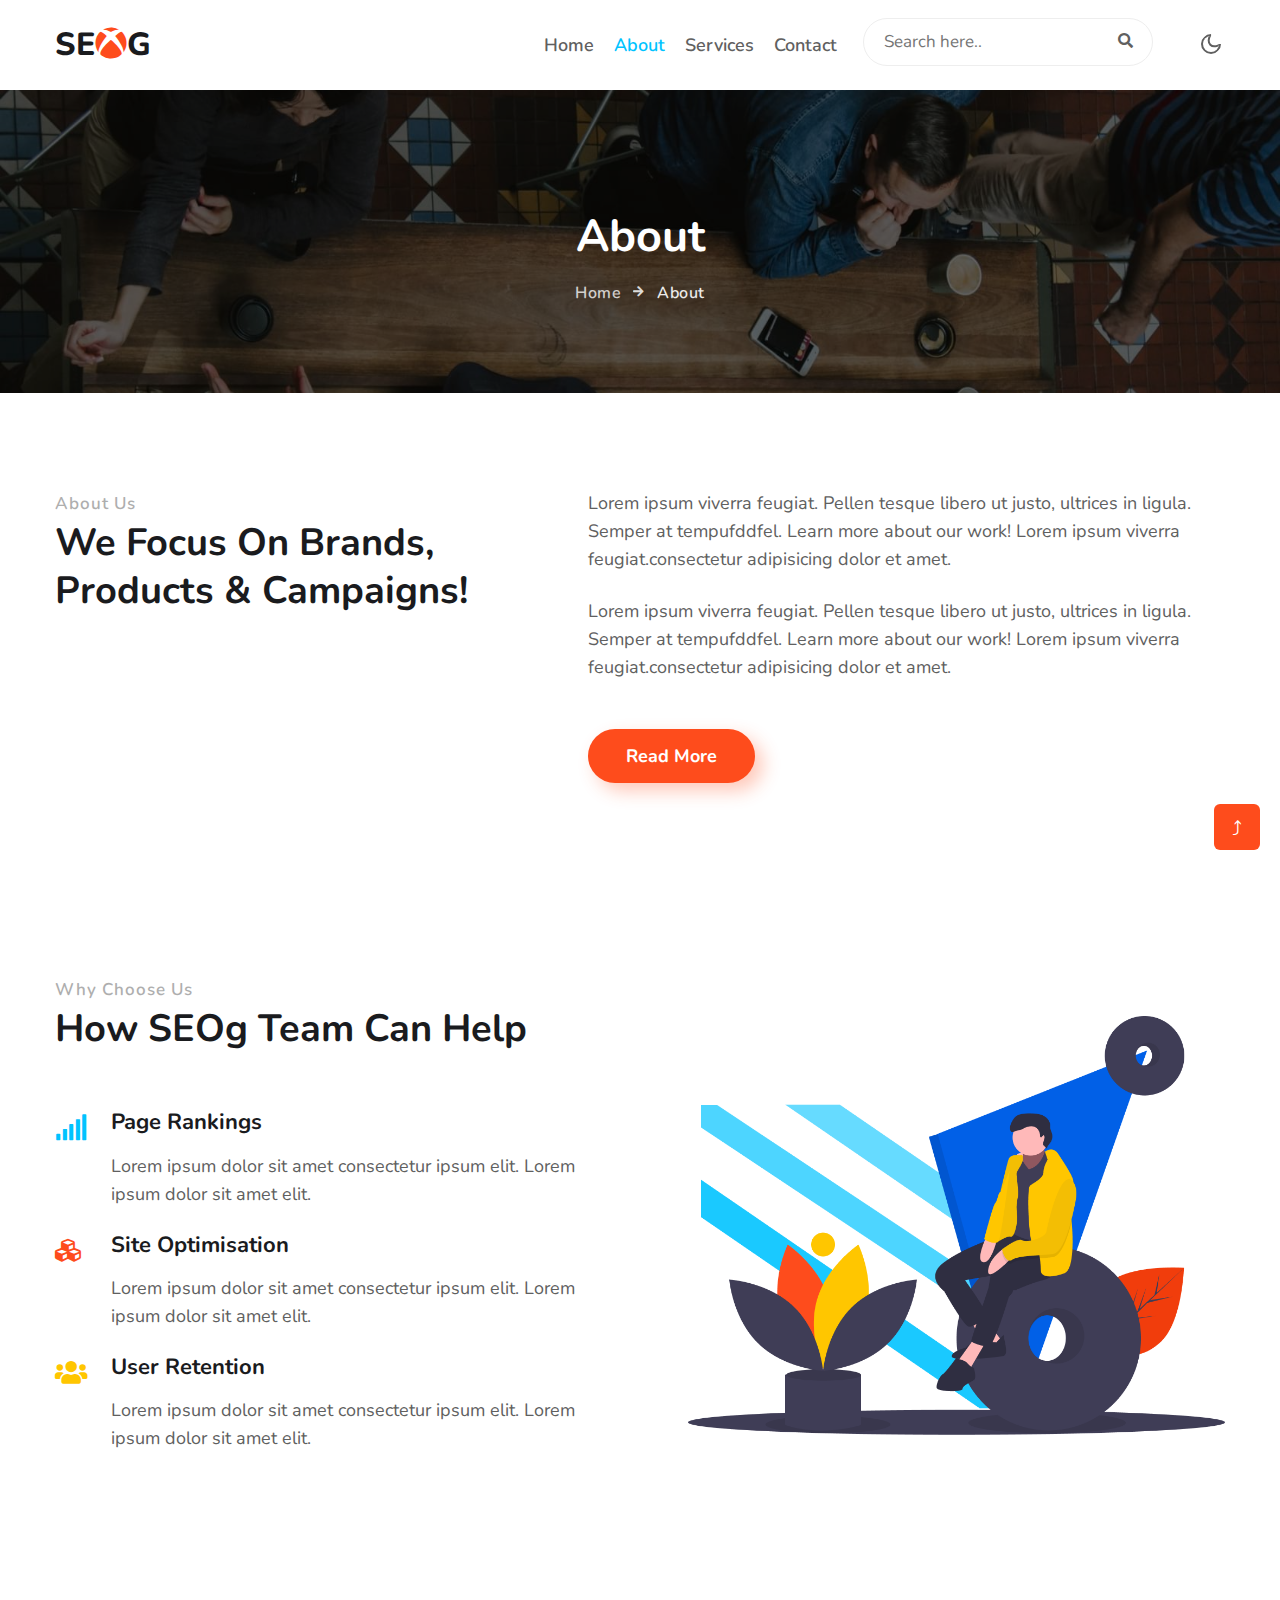
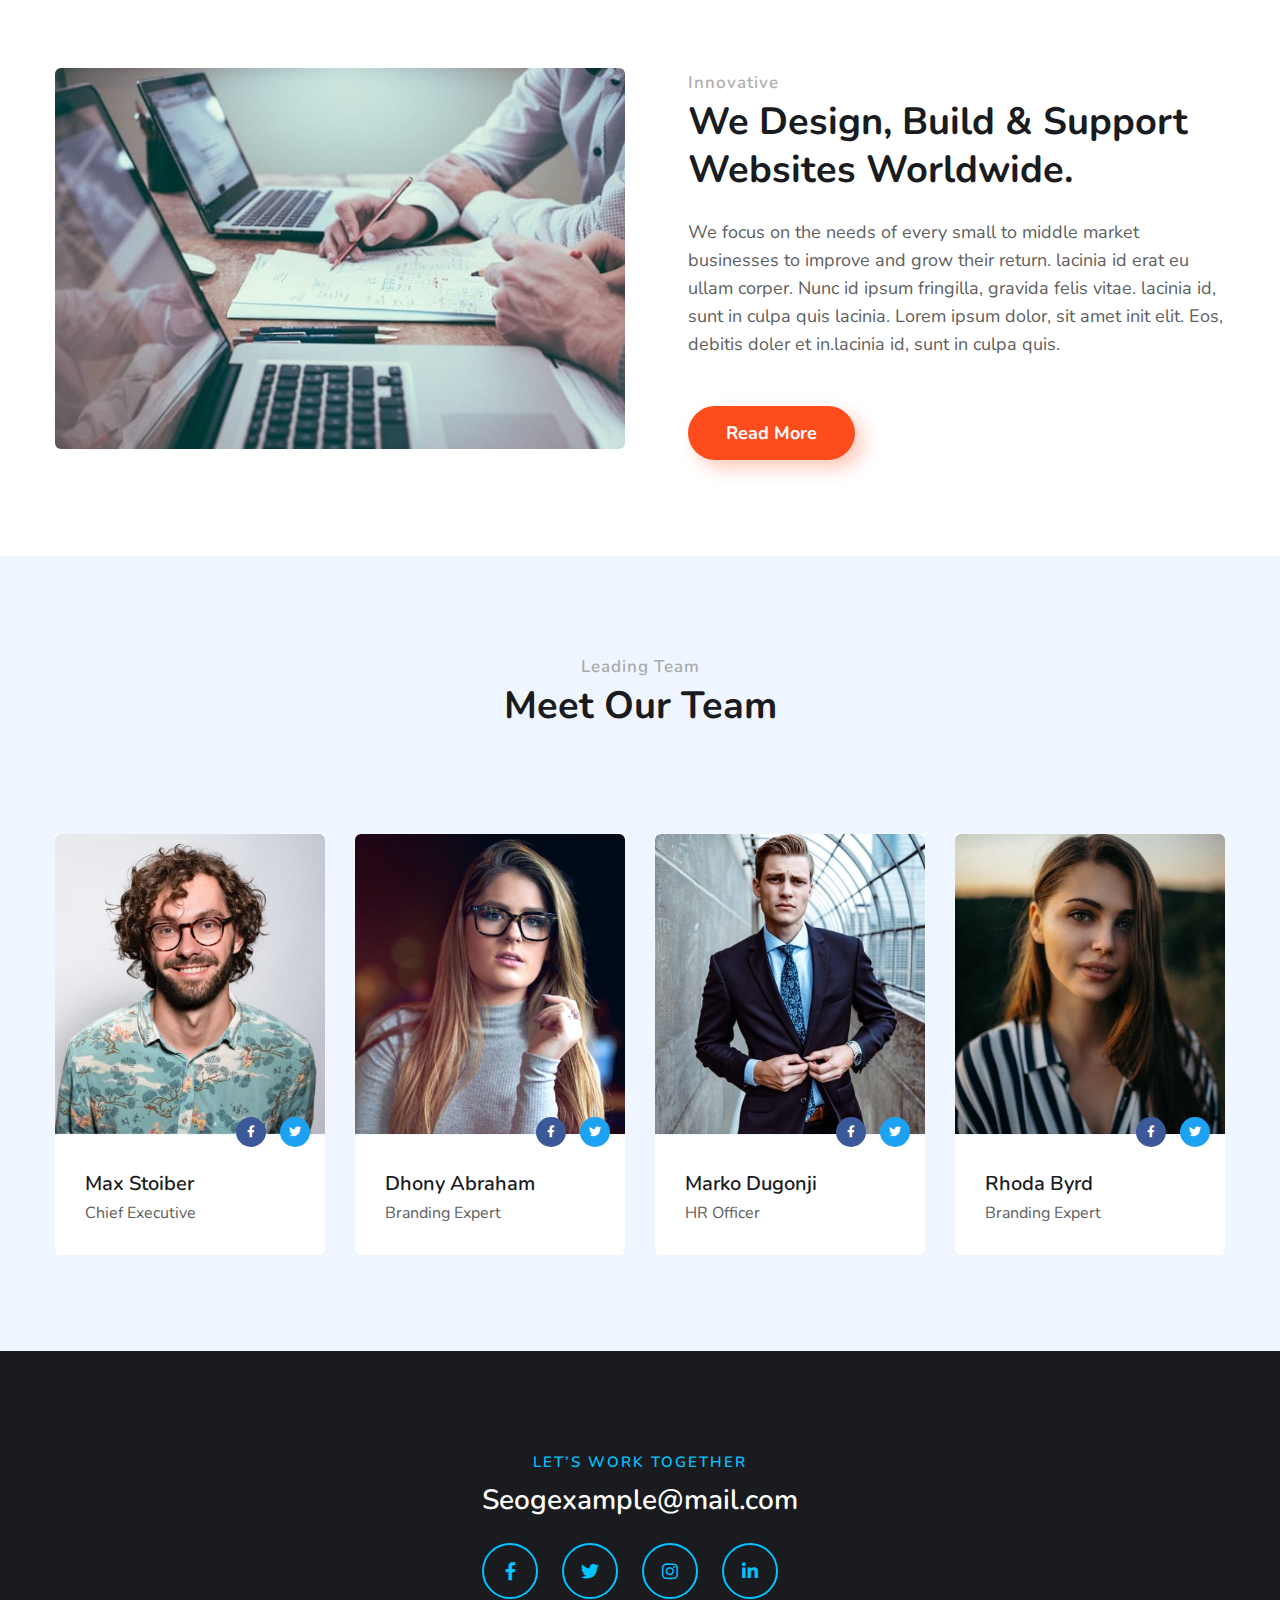
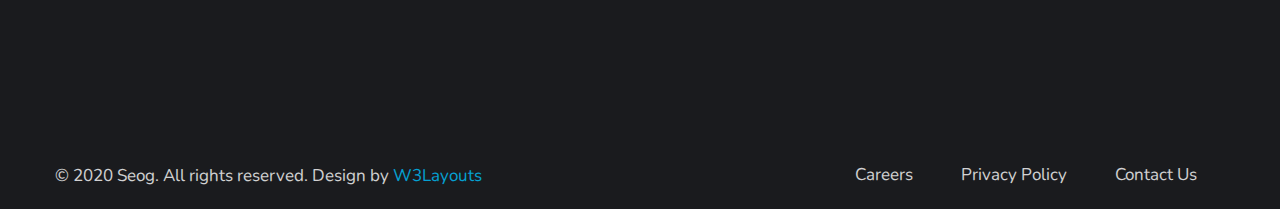
==== about.html @ 5afbdfd8 "primer commit" ====
<!--
Author: W3layouts
Author URL: http://w3layouts.com
-->
<!doctype html>
<html lang="zxx">

<head>
  <!-- Required meta tags -->
  <meta charset="utf-8">
  <meta name="viewport" content="width=device-width, initial-scale=1, shrink-to-fit=no">
  <meta name="keywords" content="Seog Responsive web template, Bootstrap Web Templates" />
  <title>Seog Business Category Bootstrap Responsive Web Template | About :: w3layouts</title>
  <link
    href="//fonts.googleapis.com/css2?family=Nunito:ital,wght@0,300;0,400;0,600;0,700;0,800;1,300&display=swap"
    rel="stylesheet">
  <!-- Template CSS -->
  <link rel="stylesheet" href="assets/css/style-starter.css">
</head>
<body>
  <!--/header-w3l-->
  <div class="header-w3l">
    <!-- header -->
    <header id="site-header" class="fixed-top">
      <div class="container">
        <nav class="navbar navbar-expand-lg stroke">
          <a class="navbar-brand" href="index.html">
            SE<span class="fab fa-xbox sub-logo"></span>G
          </a>
          <!-- if logo is image enable this   
            <a class="navbar-brand" href="#index.html">
                <img src="image-path" alt="Your logo" title="Your logo" style="height:35px;" />
            </a> -->
          <button class="navbar-toggler  collapsed bg-gradient" type="button" data-toggle="collapse"
            data-target="#navbarTogglerDemo02" aria-controls="navbarTogglerDemo02" aria-expanded="false"
            aria-label="Toggle navigation">
            <span class="navbar-toggler-icon fa icon-expand fa-bars"></span>
            <span class="navbar-toggler-icon fa icon-close fa-times"></span>
            </span>
          </button>

          <div class="collapse navbar-collapse" id="navbarTogglerDemo02">
            <ul class="navbar-nav ml-lg-auto">
              <li class="nav-item">
                <a class="nav-link" href="index.html">Home</a>
              </li>
              <li class="nav-item active">
                <a class="nav-link" href="about.html">About</a>
              </li>
              <li class="nav-item">
                <a class="nav-link" href="services.html">Services</a>
              </li>

              <li class="nav-item">
                <a class="nav-link" href="contact.html">Contact</a>
              </li>
              <li class="search-bar ml-lg-3 mr-lg-5 mt-lg-0 mt-4">
                <!--/search-right-->
                <form class="search position-relative">
                  <input type="search" class="search__input" name="search" placeholder="Search here.."
                    onload="equalWidth()" required="">
                  <span class="fas fa-search search__icon"></span>
                </form>

                <!--//search-right-->
              </li>

            </ul>

          </div>
          <!-- toggle switch for light and dark theme -->
          <div class="mobile-position">
            <nav class="navigation">
              <div class="theme-switch-wrapper">
                <label class="theme-switch" for="checkbox">
                  <input type="checkbox" id="checkbox">
                  <div class="mode-container">
                    <i class="gg-sun"></i>
                    <i class="gg-moon"></i>
                  </div>
                </label>
              </div>
            </nav>
          </div>
          <!-- //toggle switch for light and dark theme -->
        </nav>
      </div>
    </header>
    <!-- //header -->
  </div>
  <!--//header-w3l-->
  <!--/w3l-inner-page-breadcrumb-->
  <section class="w3l-inner-page-breadcrumb">
    <div class="breadcrumb-bg py-5">
      <div class="container pt-lg-5 pt-md-3 p-lg-4 pb-md-3 my-lg-3">
        <h2 class="title pt-5">About</h2>
        <ul class="breadcrumbs-custom-path mt-3 text-center">
          <li><a href="index.html">Home</a></li>
          <li class="active"><span class="fa fa-arrow-right mx-2" aria-hidden="true"></span> About </li>
        </ul>
      </div>
    </div>
  </section>
  <!-- //w3l-inner-page-breadcrumb-->
  <section class="w3l-about-ab" id="about">
    <div class="midd-w3 py-5">
      <div class="container py-lg-5 py-md-4 py-2">
        <div class="row">
          <div class="col-lg-5 left-wthree-img">
            <h6 class="title-subhny">About Us</h6>
            <h3 class="title-w3l mb-4">We Focus On Brands, Products & Campaigns!</h3>

          </div>
          <div class="col-lg-7 pl-lg-5 align-self">
            <p class="">Lorem ipsum viverra feugiat. Pellen tesque libero ut justo,
              ultrices in ligula. Semper at tempufddfel. Learn more about our work!
              Lorem ipsum viverra feugiat.consectetur adipisicing dolor et amet.
            </p>
            <p class="mt-4">Lorem ipsum viverra feugiat. Pellen tesque libero ut justo, ultrices in ligula. Semper at
              tempufddfel. Learn more about our work! Lorem ipsum viverra feugiat.consectetur adipisicing dolor et amet.
            </p>
            <a href="about.html" class="btn btn-style btn-primary mt-lg-5 mt-4">Read More</a>
          </div>

        </div>
      </div>
    </div>
  </section>
 <!-- /w3l-content-2-->
 <div class="w3l-content-2 py-5">
  <div class="container py-md-5 py-2">
    <div class="row align-items-center">
      <div class="col-lg-6 whybox-wrap pr-lg-5">
        <div class="title-content text-left">
          <h6 class="title-subhny">Why Choose Us</h6>
          <h3 class="title-w3l mb-sm-5 mb-4 pb-2">How SEOg Team Can Help</h3>
        </div>
        <div class="whybox-wrap-grid mb-4">
          <div class="icon">
            <span class="fas fa-signal"></span>
          </div>
          <div class="info">
            <h4><a href="#url">Page Rankings</a></h4>
            <p class="mt-3">Lorem ipsum dolor sit amet consectetur ipsum elit. Lorem ipsum dolor sit amet elit. </p>
          </div>
        </div>
        <div class="whybox-wrap-grid mb-4">
          <div class="icon">
            <span class="fas fa-cubes icon-red"></span>
          </div>
          <div class="info">
            <h4><a href="#url">Site Optimisation</a></h4>
            <p class="mt-3">Lorem ipsum dolor sit amet consectetur ipsum elit. Lorem ipsum dolor sit amet elit. </p>
          </div>
        </div>
        <div class="whybox-wrap-grid mb-4">
          <div class="icon">
            <span class="fas fa-users icon-yellow"></span>
          </div>
          <div class="info">
            <h4><a href="#url">User Retention</a></h4>
            <p class="mt-3">Lorem ipsum dolor sit amet consectetur ipsum elit. Lorem ipsum dolor sit amet elit. </p>
          </div>
        </div>
      </div>
      <div class="col-lg-6 whybox-wrap-img mt-lg-0 mt-5 pl-lg-5">
        <div class="w3l-img-hr position-relative">
          <img src="assets/images/pic-3.png" alt="" class="img-fluid">
        </div>
      </div>
    </div>
  </div>
</div>
<!-- //w3l-content-2-->
  <section class="w3l-about-ab" id="about2">
    <div class="midd-w3 py-5">
      <div class="container py-lg-5 py-md-4 py-2">
        <div class="row">
          <div class="col-lg-6 left-wthree-img">
            <img src="assets/images/b2.jpg" class="img-fluid radius-image" alt="">

          </div>
          <div class="col-lg-6 mt-lg-0 mt-5 pl-lg-5 align-self">
            <div class="title-content text-left">
              <h6 class="title-subhny">Innovative</h6>
              <h3 class="title-w3l mb-4">We Design, Build & Support Websites Worldwide.</h3>
            </div>
            <p class=""> We focus on the needs of every small to middle market businesses to improve and grow
              their return. lacinia id erat eu
              ullam corper. Nunc id ipsum fringilla, gravida felis vitae. lacinia id, sunt in
              culpa quis lacinia. Lorem ipsum dolor, sit amet init elit. Eos,
              debitis doler et in.lacinia id, sunt in culpa quis. </p>
            <a href="#read" class="btn btn-style btn-primary mt-md-5 mt-4">Read More</a>
          </div>

        </div>
      </div>
    </div>
  </section>

  <!--/team-sec-->
  <section class="w3l-team">
    <div class="team py-5">
      <div class="container py-md-5 py-3">
        <div class="title-content text-center">
          <h6 class="title-subhny text-center">Leading Team</h6>
          <h3 class="title-w3l mb-sm-5 mb-4 pb-sm-o pb-2 text-center">Meet Our Team</h3>
        </div>
        <div class="row team-row pt-3 mt-3">
          <div class="col-lg-3 col-6 team-wrap mt-4 pt-lg-2">
            <div class="team-info">
              <div class="column position-relative img-circle">
                <a href="#url"><img src="assets/images/team1.jpg" alt="" class="img-fluid" /></a>
              </div>
              <div class="column-btm">
                <h3 class="name-pos"><a href="#url">Max Stoiber</a></h3>
                <p>Chief Executive</p>
                <div class="social">
                  <a href="#facebook" class="facebook"><span class="fab fa-facebook-f" aria-hidden="true"></span></a>
                  <a href="#twitter" class="twitter"><span class="fab fa-twitter" aria-hidden="true"></span></a>
                </div>
              </div>
            </div>
          </div>
          <!-- end team member -->
          <div class="col-lg-3 col-6 team-wrap mt-4 pt-lg-2">
            <div class="team-info">
              <div class="column position-relative img-circle">
                <a href="#url"><img src="assets/images/team2.jpg" alt="" class="img-fluid" /></a>
              </div>
              <div class="column-btm">
                <h3 class="name-pos"><a href="#url">Dhony Abraham</a></h3>
                <p>Branding Expert</p>
                <div class="social">
                  <a href="#facebook" class="facebook"><span class="fab fa-facebook-f" aria-hidden="true"></span></a>
                  <a href="#twitter" class="twitter"><span class="fab fa-twitter" aria-hidden="true"></span></a>
                </div>
              </div>
            </div>
          </div>
          <!-- end team member -->
          <div class="col-lg-3 col-6 team-wrap mt-4 pt-lg-2">
            <div class="team-info">
              <div class="column position-relative img-circle">
                <a href="#url"><img src="assets/images/team3.jpg" alt="" class="img-fluid" /></a>
              </div>
              <div class="column-btm">
                <h3 class="name-pos"><a href="#url">Marko Dugonji</a></h3>
                <p>HR Officer</p>
                <div class="social">
                  <a href="#facebook" class="facebook"><span class="fab fa-facebook-f" aria-hidden="true"></span></a>
                  <a href="#twitter" class="twitter"><span class="fab fa-twitter" aria-hidden="true"></span></a>
                </div>
              </div>
            </div>
          </div>
          <div class="col-lg-3 col-6 team-wrap mt-4 pt-lg-2">
            <div class="team-info">
              <div class="column position-relative img-circle">
                <a href="#url"><img src="assets/images/team4.jpg" alt="" class="img-fluid" /></a>
              </div>
              <div class="column-btm">
                <h3 class="name-pos"><a href="#url">Rhoda Byrd</a></h3>
                <p>Branding Expert</p>
                <div class="social">
                  <a href="#facebook" class="facebook"><span class="fab fa-facebook-f" aria-hidden="true"></span></a>
                  <a href="#twitter" class="twitter"><span class="fab fa-twitter" aria-hidden="true"></span></a>
                </div>
              </div>
            </div>
          </div>
          <!-- end team member -->
        </div>

      </div>
    </div>
  </section>
  <!--//team-sec-->
    <!-- footer -->
    <footer class="w3l-footer-29-main">
      <div class="footer-29-w3l py-5">
        <div class="container py-lg-5 py-md-3">
          <div class="w3l-footer-texthny-inf text-center">
            <h6 class="foot-sub-title mb-1">LET’S WORK TOGETHER</h6>
            <h4><a href="mailto:seogexample@mail.com" class="mail">Seogexample@mail.com</a></h4>
            <div class="main-social-footer-29 mt-4 mb-lg-5 mb-4">
              <a href="#facebook" class="facebook"><span class="fab fa-facebook-f"></span></a>
              <a href="#twitter" class="twitter"><span class="fab fa-twitter"></span></a>
              <a href="#instagram" class="instagram"><span class="fab fa-instagram"></span></a>
              <a href="#linkedin" class="linkedin"><span class="fab fa-linkedin-in"></span></a>
            </div>
          </div>
        </div>
      </div>
      <!-- //footer -->
      <!-- copyright -->
      <section class="w3l-copyright">
        <div class="container">
          <div class="row bottom-copies">
            <p class="col-lg-8 copy-footer-29">© 2020 Seog. All rights reserved. Design by <a
                href="https://w3layouts.com/" target="_blank">
                W3Layouts</a></p>
            <div class="col-lg-4 footer-list-29">
              <ul class="d-flex text-lg-right">
                <li><a href="#careers"> Careers</a></li>
                <li class="mx-lg-5 mx-md-4 mx-3"><a href="#privacymy-lg-0 my-4">Privacy Policy</a></li>
                <li><a href="contact.html">Contact Us</a></li>
              </ul>
            </div>
  
          </div>
        </div>
      </section>
      <!-- move top -->
      <button onclick="topFunction()" id="movetop" title="Go to top">
        &#10548;
      </button>
      <script>
        // When the user scrolls down 20px from the top of the document, show the button
        window.onscroll = function () {
          scrollFunction()
        };
  
        function scrollFunction() {
          if (document.body.scrollTop > 20 || document.documentElement.scrollTop > 20) {
            document.getElementById("movetop").style.display = "block";
          } else {
            document.getElementById("movetop").style.display = "none";
          }
        }
  
        // When the user clicks on the button, scroll to the top of the document
        function topFunction() {
          document.body.scrollTop = 0;
          document.documentElement.scrollTop = 0;
        }
      </script>
      <!-- /move top -->
    </footer>
    <!--//footer-->
  <!-- Template JavaScript -->
  <script src="assets/js/jquery-3.3.1.min.js"></script>
  <script src="assets/js/theme-change.js"></script>

  <!-- disable body scroll which navbar is in active -->
  <script>
    $(function () {
      $('.navbar-toggler').click(function () {
        $('body').toggleClass('noscroll');
      })
    });
  </script>
  <!-- disable body scroll which navbar is in active -->
  <!--/MENU-JS-->
  <script>
    $(window).on("scroll", function () {
      var scroll = $(window).scrollTop();

      if (scroll >= 80) {
        $("#site-header").addClass("nav-fixed");
      } else {
        $("#site-header").removeClass("nav-fixed");
      }
    });

    //Main navigation Active Class Add Remove
    $(".navbar-toggler").on("click", function () {
      $("header").toggleClass("active");
    });
    $(document).on("ready", function () {
      if ($(window).width() > 991) {
        $("header").removeClass("active");
      }
      $(window).on("resize", function () {
        if ($(window).width() > 991) {
          $("header").removeClass("active");
        }
      });
    });
  </script>
  <!--//MENU-JS-->

  <script src="assets/js/bootstrap.min.js"></script>

</body>

</html>
---- assets/css/style-starter.css ----
@charset "UTF-8";
/*--
Author: W3layouts
Author URL: http://w3layouts.com
--*/
/*!
 * Bootstrap v4.4.1 (https://getbootstrap.com/)
 * Copyright 2011-2019 The Bootstrap Authors
 * Copyright 2011-2019 Twitter, Inc.
 * Licensed under MIT (https://github.com/twbs/bootstrap/blob/master/LICENSE)
 */
:root {
  --blue: #007bff;
  --indigo: #6610f2;
  --purple: #6f42c1;
  --pink: #e83e8c;
  --red: #dc3545;
  --orange: #fd7e14;
  --yellow: #ffc107;
  --green: #28a745;
  --teal: #20c997;
  --cyan: #17a2b8;
  --white: #fff;
  --gray: #6c757d;
  --gray-dark: #343a40;
  --primary: #F42A2A;
  --secondary: #f8b195;
  --success: #28a745;
  --info: #17a2b8;
  --warning: #ffc107;
  --danger: #dc3545;
  --light: #f8f9fa;
  --dark: #343a40;
  --breakpoint-xs: 0;
  --breakpoint-sm: 576px;
  --breakpoint-md: 768px;
  --breakpoint-lg: 992px;
  --breakpoint-xl: 1200px;
  --font-family-sans-serif: -apple-system, BlinkMacSystemFont, "Segoe UI", Roboto, "Helvetica Neue", Arial, "Noto Sans", sans-serif, "Apple Color Emoji", "Segoe UI Emoji", "Segoe UI Symbol", "Noto Color Emoji";
  --font-family-monospace: SFMono-Regular, Menlo, Monaco, Consolas, "Liberation Mono", "Courier New", monospace;
}

*,
*::before,
*::after {
  box-sizing: border-box;
}

html {
  font-family: sans-serif;
  line-height: 1.15;
  -webkit-text-size-adjust: 100%;
  -webkit-tap-highlight-color: rgba(0, 0, 0, 0);
}

article,
aside,
figcaption,
figure,
footer,
header,
hgroup,
main,
nav,
section {
  display: block;
}

body {
  margin: 0;
  font-family: -apple-system, BlinkMacSystemFont, "Segoe UI", Roboto, "Helvetica Neue", Arial, "Noto Sans", sans-serif, "Apple Color Emoji", "Segoe UI Emoji", "Segoe UI Symbol", "Noto Color Emoji";
  font-size: 1rem;
  font-weight: 400;
  line-height: 1.5;
  color: #212529;
  text-align: left;
  background-color: #fff;
}

[tabindex="-1"]:focus:not(:focus-visible) {
  outline: 0 !important;
}

hr {
  box-sizing: content-box;
  height: 0;
  overflow: visible;
}

h1,
h2,
h3,
h4,
h5,
h6 {
  margin-top: 0;
  margin-bottom: 0.5rem;
}

p {
  margin-top: 0;
  margin-bottom: 1rem;
}

abbr[title],
abbr[data-original-title] {
  text-decoration: underline;
  -webkit-text-decoration: underline dotted;
  text-decoration: underline dotted;
  cursor: help;
  border-bottom: 0;
  -webkit-text-decoration-skip-ink: none;
  text-decoration-skip-ink: none;
}

address {
  margin-bottom: 1rem;
  font-style: normal;
  line-height: inherit;
}

ol,
ul,
dl {
  margin-top: 0;
  margin-bottom: 1rem;
}

ol ol,
ul ul,
ol ul,
ul ol {
  margin-bottom: 0;
}

dt {
  font-weight: 700;
}

dd {
  margin-bottom: .5rem;
  margin-left: 0;
}

blockquote {
  margin: 0 0 1rem;
}

b,
strong {
  font-weight: bolder;
}

small {
  font-size: 80%;
}

sub,
sup {
  position: relative;
  font-size: 75%;
  line-height: 0;
  vertical-align: baseline;
}

sub {
  bottom: -.25em;
}

sup {
  top: -.5em;
}

a {
  color: var(--primary-color);
  text-decoration: none;
  background-color: transparent;
}

a:hover {
  color: var(--primary-color);
  text-decoration: underline;
}

a:not([href]) {
  color: inherit;
  text-decoration: none;
}

a:not([href]):hover {
  color: inherit;
  text-decoration: none;
}

pre,
code,
kbd,
samp {
  font-family: SFMono-Regular, Menlo, Monaco, Consolas, "Liberation Mono", "Courier New", monospace;
  font-size: 1em;
}

pre {
  margin-top: 0;
  margin-bottom: 1rem;
  overflow: auto;
}

figure {
  margin: 0 0 1rem;
}

img {
  vertical-align: middle;
  border-style: none;
}

svg {
  overflow: hidden;
  vertical-align: middle;
}

table {
  border-collapse: collapse;
}

caption {
  padding-top: 0.75rem;
  padding-bottom: 0.75rem;
  color: #6c757d;
  text-align: left;
  caption-side: bottom;
}

th {
  text-align: inherit;
}

label {
  display: inline-block;
  margin-bottom: 0.5rem;
}

button {
  border-radius: 0;
}

button:focus {
  outline: 1px dotted;
  outline: 5px auto -webkit-focus-ring-color;
}

input,
button,
select,
optgroup,
textarea {
  margin: 0;
  font-family: inherit;
  font-size: inherit;
  line-height: inherit;
}

button,
input {
  overflow: visible;
}

button,
select {
  text-transform: none;
}

select {
  word-wrap: normal;
}

button,
[type="button"],
[type="reset"],
[type="submit"] {
  -webkit-appearance: button;
}

button:not(:disabled),
[type="button"]:not(:disabled),
[type="reset"]:not(:disabled),
[type="submit"]:not(:disabled) {
  cursor: pointer;
}

button::-moz-focus-inner,
[type="button"]::-moz-focus-inner,
[type="reset"]::-moz-focus-inner,
[type="submit"]::-moz-focus-inner {
  padding: 0;
  border-style: none;
}

input[type="radio"],
input[type="checkbox"] {
  box-sizing: border-box;
  padding: 0;
}

input[type="date"],
input[type="time"],
input[type="datetime-local"],
input[type="month"] {
  -webkit-appearance: listbox;
}

textarea {
  overflow: auto;
  resize: vertical;
}

fieldset {
  min-width: 0;
  padding: 0;
  margin: 0;
  border: 0;
}

legend {
  display: block;
  width: 100%;
  max-width: 100%;
  padding: 0;
  margin-bottom: .5rem;
  font-size: 1.5rem;
  line-height: inherit;
  color: inherit;
  white-space: normal;
}

@media (max-width: 1200px) {
  legend {
    font-size: calc(1.275rem + 0.3vw);
  }
}

progress {
  vertical-align: baseline;
}

[type="number"]::-webkit-inner-spin-button,
[type="number"]::-webkit-outer-spin-button {
  height: auto;
}

[type="search"] {
  outline-offset: -2px;
  -webkit-appearance: none;
}

[type="search"]::-webkit-search-decoration {
  -webkit-appearance: none;
}

::-webkit-file-upload-button {
  font: inherit;
  -webkit-appearance: button;
}

output {
  display: inline-block;
}

summary {
  display: list-item;
  cursor: pointer;
}

template {
  display: none;
}

[hidden] {
  display: none !important;
}

h1,
h2,
h3,
h4,
h5,
h6,
.h1,
.h2,
.h3,
.h4,
.h5,
.h6 {
  margin-bottom: 0.5rem;
  font-weight: 500;
  line-height: 1.2;
}

h1,
.h1 {
  font-size: 2.5rem;
}

@media (max-width: 1200px) {

  h1,
  .h1 {
    font-size: calc(1.375rem + 1.5vw);
  }
}

h2,
.h2 {
  font-size: 2rem;
}

@media (max-width: 1200px) {

  h2,
  .h2 {
    font-size: calc(1.325rem + 0.9vw);
  }
}

h3,
.h3 {
  font-size: 1.75rem;
}

@media (max-width: 1200px) {

  h3,
  .h3 {
    font-size: calc(1.3rem + 0.6vw);
  }
}

h4,
.h4 {
  font-size: 1.5rem;
}

@media (max-width: 1200px) {

  h4,
  .h4 {
    font-size: calc(1.275rem + 0.3vw);
  }
}

h5,
.h5 {
  font-size: 1.25rem;
}

h6,
.h6 {
  font-size: 1rem;
}

.lead {
  font-size: 1.25rem;
  font-weight: 300;
}

.display-1 {
  font-size: 6rem;
  font-weight: 300;
  line-height: 1.2;
}

@media (max-width: 1200px) {
  .display-1 {
    font-size: calc(1.725rem + 5.7vw);
  }
}

.display-2 {
  font-size: 5.5rem;
  font-weight: 300;
  line-height: 1.2;
}

@media (max-width: 1200px) {
  .display-2 {
    font-size: calc(1.675rem + 5.1vw);
  }
}

.display-3 {
  font-size: 4.5rem;
  font-weight: 300;
  line-height: 1.2;
}

@media (max-width: 1200px) {
  .display-3 {
    font-size: calc(1.575rem + 3.9vw);
  }
}

.display-4 {
  font-size: 3.5rem;
  font-weight: 300;
  line-height: 1.2;
}

@media (max-width: 1200px) {
  .display-4 {
    font-size: calc(1.475rem + 2.7vw);
  }
}

hr {
  margin-top: 1rem;
  margin-bottom: 1rem;
  border: 0;
  border-top: 1px solid rgba(0, 0, 0, 0.1);
}

small,
.small {
  font-size: 80%;
  font-weight: 400;
}

mark,
.mark {
  padding: 0.2em;
  background-color: #fcf8e3;
}

.list-unstyled {
  padding-left: 0;
  list-style: none;
}

.list-inline {
  padding-left: 0;
  list-style: none;
}

.list-inline-item {
  display: inline-block;
}

.list-inline-item:not(:last-child) {
  margin-right: 0.5rem;
}

.initialism {
  font-size: 90%;
  text-transform: uppercase;
}

.blockquote {
  margin-bottom: 1rem;
  font-size: 1.25rem;
}

.blockquote-footer {
  display: block;
  font-size: 80%;
  color: #6c757d;
}

.blockquote-footer::before {
  content: "\2014\00A0";
}

.img-fluid {
  max-width: 100%;
  height: auto;
}

.img-thumbnail {
  padding: 0.25rem;
  background-color: #fff;
  border: 1px solid #dee2e6;
  border-radius: 0.25rem;
  max-width: 100%;
  height: auto;
}

.figure {
  display: inline-block;
}

.figure-img {
  margin-bottom: 0.5rem;
  line-height: 1;
}

.figure-caption {
  font-size: 90%;
  color: #6c757d;
}

code {
  font-size: 87.5%;
  color: #e83e8c;
  word-wrap: break-word;
}

a>code {
  color: inherit;
}

kbd {
  padding: 0.2rem 0.4rem;
  font-size: 87.5%;
  color: #fff;
  background-color: #212529;
  border-radius: 0.2rem;
}

kbd kbd {
  padding: 0;
  font-size: 100%;
  font-weight: 700;
}

pre {
  display: block;
  font-size: 87.5%;
  color: #212529;
}

pre code {
  font-size: inherit;
  color: inherit;
  word-break: normal;
}

.pre-scrollable {
  max-height: 340px;
  overflow-y: scroll;
}

.container {
  width: 100%;
  padding-right: 15px;
  padding-left: 15px;
  margin-right: auto;
  margin-left: auto;
}

@media (min-width: 576px) {
  .container {
    max-width: 540px;
  }
}

@media (min-width: 768px) {
  .container {
    max-width: 720px;
  }
}

@media (min-width: 992px) {
  .container {
    max-width: 960px;
  }
}

@media (min-width: 1200px) {
  .container {
    max-width: 1140px;
  }
}

.container-fluid,
.container-sm,
.container-md,
.container-lg,
.container-xl {
  width: 100%;
  padding-right: 15px;
  padding-left: 15px;
  margin-right: auto;
  margin-left: auto;
}

@media (min-width: 576px) {

  .container,
  .container-sm {
    max-width: 540px;
  }
}

@media (min-width: 768px) {

  .container,
  .container-sm,
  .container-md {
    max-width: 720px;
  }
}

@media (min-width: 992px) {

  .container,
  .container-sm,
  .container-md,
  .container-lg {
    max-width: 960px;
  }
}

@media (min-width: 1200px) {

  .container,
  .container-sm,
  .container-md,
  .container-lg,
  .container-xl {
    max-width: 1140px;
  }
}

.row {
  display: flex;
  flex-wrap: wrap;
  margin-right: -15px;
  margin-left: -15px;
}

.no-gutters {
  margin-right: 0;
  margin-left: 0;
}

.no-gutters>.col,
.no-gutters>[class*="col-"] {
  padding-right: 0;
  padding-left: 0;
}

.col-1,
.col-2,
.col-3,
.col-4,
.col-5,
.col-6,
.col-7,
.col-8,
.col-9,
.col-10,
.col-11,
.col-12,
.col,
.col-auto,
.col-sm-1,
.col-sm-2,
.col-sm-3,
.col-sm-4,
.col-sm-5,
.col-sm-6,
.col-sm-7,
.col-sm-8,
.col-sm-9,
.col-sm-10,
.col-sm-11,
.col-sm-12,
.col-sm,
.col-sm-auto,
.col-md-1,
.col-md-2,
.col-md-3,
.col-md-4,
.col-md-5,
.col-md-6,
.col-md-7,
.col-md-8,
.col-md-9,
.col-md-10,
.col-md-11,
.col-md-12,
.col-md,
.col-md-auto,
.col-lg-1,
.col-lg-2,
.col-lg-3,
.col-lg-4,
.col-lg-5,
.col-lg-6,
.col-lg-7,
.col-lg-8,
.col-lg-9,
.col-lg-10,
.col-lg-11,
.col-lg-12,
.col-lg,
.col-lg-auto,
.col-xl-1,
.col-xl-2,
.col-xl-3,
.col-xl-4,
.col-xl-5,
.col-xl-6,
.col-xl-7,
.col-xl-8,
.col-xl-9,
.col-xl-10,
.col-xl-11,
.col-xl-12,
.col-xl,
.col-xl-auto {
  position: relative;
  width: 100%;
  padding-right: 15px;
  padding-left: 15px;
}

.col {
  flex-basis: 0;
  flex-grow: 1;
  max-width: 100%;
}

.row-cols-1>* {
  flex: 0 0 100%;
  max-width: 100%;
}

.row-cols-2>* {
  flex: 0 0 50%;
  max-width: 50%;
}

.row-cols-3>* {
  flex: 0 0 33.33333%;
  max-width: 33.33333%;
}

.row-cols-4>* {
  flex: 0 0 25%;
  max-width: 25%;
}

.row-cols-5>* {
  flex: 0 0 20%;
  max-width: 20%;
}

.row-cols-6>* {
  flex: 0 0 16.66667%;
  max-width: 16.66667%;
}

.col-auto {
  flex: 0 0 auto;
  width: auto;
  max-width: 100%;
}

.col-1 {
  flex: 0 0 8.33333%;
  max-width: 8.33333%;
}

.col-2 {
  flex: 0 0 16.66667%;
  max-width: 16.66667%;
}

.col-3 {
  flex: 0 0 25%;
  max-width: 25%;
}

.col-4 {
  flex: 0 0 33.33333%;
  max-width: 33.33333%;
}

.col-5 {
  flex: 0 0 41.66667%;
  max-width: 41.66667%;
}

.col-6 {
  flex: 0 0 50%;
  max-width: 50%;
}

.col-7 {
  flex: 0 0 58.33333%;
  max-width: 58.33333%;
}

.col-8 {
  flex: 0 0 66.66667%;
  max-width: 66.66667%;
}

.col-9 {
  flex: 0 0 75%;
  max-width: 75%;
}

.col-10 {
  flex: 0 0 83.33333%;
  max-width: 83.33333%;
}

.col-11 {
  flex: 0 0 91.66667%;
  max-width: 91.66667%;
}

.col-12 {
  flex: 0 0 100%;
  max-width: 100%;
}

.order-first {
  order: -1;
}

.order-last {
  order: 13;
}

.order-0 {
  order: 0;
}

.order-1 {
  order: 1;
}

.order-2 {
  order: 2;
}

.order-3 {
  order: 3;
}

.order-4 {
  order: 4;
}

.order-5 {
  order: 5;
}

.order-6 {
  order: 6;
}

.order-7 {
  order: 7;
}

.order-8 {
  order: 8;
}

.order-9 {
  order: 9;
}

.order-10 {
  order: 10;
}

.order-11 {
  order: 11;
}

.order-12 {
  order: 12;
}

.offset-1 {
  margin-left: 8.33333%;
}

.offset-2 {
  margin-left: 16.66667%;
}

.offset-3 {
  margin-left: 25%;
}

.offset-4 {
  margin-left: 33.33333%;
}

.offset-5 {
  margin-left: 41.66667%;
}

.offset-6 {
  margin-left: 50%;
}

.offset-7 {
  margin-left: 58.33333%;
}

.offset-8 {
  margin-left: 66.66667%;
}

.offset-9 {
  margin-left: 75%;
}

.offset-10 {
  margin-left: 83.33333%;
}

.offset-11 {
  margin-left: 91.66667%;
}

@media (min-width: 576px) {
  .col-sm {
    flex-basis: 0;
    flex-grow: 1;
    max-width: 100%;
  }

  .row-cols-sm-1>* {
    flex: 0 0 100%;
    max-width: 100%;
  }

  .row-cols-sm-2>* {
    flex: 0 0 50%;
    max-width: 50%;
  }

  .row-cols-sm-3>* {
    flex: 0 0 33.33333%;
    max-width: 33.33333%;
  }

  .row-cols-sm-4>* {
    flex: 0 0 25%;
    max-width: 25%;
  }

  .row-cols-sm-5>* {
    flex: 0 0 20%;
    max-width: 20%;
  }

  .row-cols-sm-6>* {
    flex: 0 0 16.66667%;
    max-width: 16.66667%;
  }

  .col-sm-auto {
    flex: 0 0 auto;
    width: auto;
    max-width: 100%;
  }

  .col-sm-1 {
    flex: 0 0 8.33333%;
    max-width: 8.33333%;
  }

  .col-sm-2 {
    flex: 0 0 16.66667%;
    max-width: 16.66667%;
  }

  .col-sm-3 {
    flex: 0 0 25%;
    max-width: 25%;
  }

  .col-sm-4 {
    flex: 0 0 33.33333%;
    max-width: 33.33333%;
  }

  .col-sm-5 {
    flex: 0 0 41.66667%;
    max-width: 41.66667%;
  }

  .col-sm-6 {
    flex: 0 0 50%;
    max-width: 50%;
  }

  .col-sm-7 {
    flex: 0 0 58.33333%;
    max-width: 58.33333%;
  }

  .col-sm-8 {
    flex: 0 0 66.66667%;
    max-width: 66.66667%;
  }

  .col-sm-9 {
    flex: 0 0 75%;
    max-width: 75%;
  }

  .col-sm-10 {
    flex: 0 0 83.33333%;
    max-width: 83.33333%;
  }

  .col-sm-11 {
    flex: 0 0 91.66667%;
    max-width: 91.66667%;
  }

  .col-sm-12 {
    flex: 0 0 100%;
    max-width: 100%;
  }

  .order-sm-first {
    order: -1;
  }

  .order-sm-last {
    order: 13;
  }

  .order-sm-0 {
    order: 0;
  }

  .order-sm-1 {
    order: 1;
  }

  .order-sm-2 {
    order: 2;
  }

  .order-sm-3 {
    order: 3;
  }

  .order-sm-4 {
    order: 4;
  }

  .order-sm-5 {
    order: 5;
  }

  .order-sm-6 {
    order: 6;
  }

  .order-sm-7 {
    order: 7;
  }

  .order-sm-8 {
    order: 8;
  }

  .order-sm-9 {
    order: 9;
  }

  .order-sm-10 {
    order: 10;
  }

  .order-sm-11 {
    order: 11;
  }

  .order-sm-12 {
    order: 12;
  }

  .offset-sm-0 {
    margin-left: 0;
  }

  .offset-sm-1 {
    margin-left: 8.33333%;
  }

  .offset-sm-2 {
    margin-left: 16.66667%;
  }

  .offset-sm-3 {
    margin-left: 25%;
  }

  .offset-sm-4 {
    margin-left: 33.33333%;
  }

  .offset-sm-5 {
    margin-left: 41.66667%;
  }

  .offset-sm-6 {
    margin-left: 50%;
  }

  .offset-sm-7 {
    margin-left: 58.33333%;
  }

  .offset-sm-8 {
    margin-left: 66.66667%;
  }

  .offset-sm-9 {
    margin-left: 75%;
  }

  .offset-sm-10 {
    margin-left: 83.33333%;
  }

  .offset-sm-11 {
    margin-left: 91.66667%;
  }
}

@media (min-width: 768px) {
  .col-md {
    flex-basis: 0;
    flex-grow: 1;
    max-width: 100%;
  }

  .row-cols-md-1>* {
    flex: 0 0 100%;
    max-width: 100%;
  }

  .row-cols-md-2>* {
    flex: 0 0 50%;
    max-width: 50%;
  }

  .row-cols-md-3>* {
    flex: 0 0 33.33333%;
    max-width: 33.33333%;
  }

  .row-cols-md-4>* {
    flex: 0 0 25%;
    max-width: 25%;
  }

  .row-cols-md-5>* {
    flex: 0 0 20%;
    max-width: 20%;
  }

  .row-cols-md-6>* {
    flex: 0 0 16.66667%;
    max-width: 16.66667%;
  }

  .col-md-auto {
    flex: 0 0 auto;
    width: auto;
    max-width: 100%;
  }

  .col-md-1 {
    flex: 0 0 8.33333%;
    max-width: 8.33333%;
  }

  .col-md-2 {
    flex: 0 0 16.66667%;
    max-width: 16.66667%;
  }

  .col-md-3 {
    flex: 0 0 25%;
    max-width: 25%;
  }

  .col-md-4 {
    flex: 0 0 33.33333%;
    max-width: 33.33333%;
  }

  .col-md-5 {
    flex: 0 0 41.66667%;
    max-width: 41.66667%;
  }

  .col-md-6 {
    flex: 0 0 50%;
    max-width: 50%;
  }

  .col-md-7 {
    flex: 0 0 58.33333%;
    max-width: 58.33333%;
  }

  .col-md-8 {
    flex: 0 0 66.66667%;
    max-width: 66.66667%;
  }

  .col-md-9 {
    flex: 0 0 75%;
    max-width: 75%;
  }

  .col-md-10 {
    flex: 0 0 83.33333%;
    max-width: 83.33333%;
  }

  .col-md-11 {
    flex: 0 0 91.66667%;
    max-width: 91.66667%;
  }

  .col-md-12 {
    flex: 0 0 100%;
    max-width: 100%;
  }

  .order-md-first {
    order: -1;
  }

  .order-md-last {
    order: 13;
  }

  .order-md-0 {
    order: 0;
  }

  .order-md-1 {
    order: 1;
  }

  .order-md-2 {
    order: 2;
  }

  .order-md-3 {
    order: 3;
  }

  .order-md-4 {
    order: 4;
  }

  .order-md-5 {
    order: 5;
  }

  .order-md-6 {
    order: 6;
  }

  .order-md-7 {
    order: 7;
  }

  .order-md-8 {
    order: 8;
  }

  .order-md-9 {
    order: 9;
  }

  .order-md-10 {
    order: 10;
  }

  .order-md-11 {
    order: 11;
  }

  .order-md-12 {
    order: 12;
  }

  .offset-md-0 {
    margin-left: 0;
  }

  .offset-md-1 {
    margin-left: 8.33333%;
  }

  .offset-md-2 {
    margin-left: 16.66667%;
  }

  .offset-md-3 {
    margin-left: 25%;
  }

  .offset-md-4 {
    margin-left: 33.33333%;
  }

  .offset-md-5 {
    margin-left: 41.66667%;
  }

  .offset-md-6 {
    margin-left: 50%;
  }

  .offset-md-7 {
    margin-left: 58.33333%;
  }

  .offset-md-8 {
    margin-left: 66.66667%;
  }

  .offset-md-9 {
    margin-left: 75%;
  }

  .offset-md-10 {
    margin-left: 83.33333%;
  }

  .offset-md-11 {
    margin-left: 91.66667%;
  }
}

@media (min-width: 992px) {
  .col-lg {
    flex-basis: 0;
    flex-grow: 1;
    max-width: 100%;
  }

  .row-cols-lg-1>* {
    flex: 0 0 100%;
    max-width: 100%;
  }

  .row-cols-lg-2>* {
    flex: 0 0 50%;
    max-width: 50%;
  }

  .row-cols-lg-3>* {
    flex: 0 0 33.33333%;
    max-width: 33.33333%;
  }

  .row-cols-lg-4>* {
    flex: 0 0 25%;
    max-width: 25%;
  }

  .row-cols-lg-5>* {
    flex: 0 0 20%;
    max-width: 20%;
  }

  .row-cols-lg-6>* {
    flex: 0 0 16.66667%;
    max-width: 16.66667%;
  }

  .col-lg-auto {
    flex: 0 0 auto;
    width: auto;
    max-width: 100%;
  }

  .col-lg-1 {
    flex: 0 0 8.33333%;
    max-width: 8.33333%;
  }

  .col-lg-2 {
    flex: 0 0 16.66667%;
    max-width: 16.66667%;
  }

  .col-lg-3 {
    flex: 0 0 25%;
    max-width: 25%;
  }

  .col-lg-4 {
    flex: 0 0 33.33333%;
    max-width: 33.33333%;
  }

  .col-lg-5 {
    flex: 0 0 41.66667%;
    max-width: 41.66667%;
  }

  .col-lg-6 {
    flex: 0 0 50%;
    max-width: 50%;
  }

  .col-lg-7 {
    flex: 0 0 58.33333%;
    max-width: 58.33333%;
  }

  .col-lg-8 {
    flex: 0 0 66.66667%;
    max-width: 66.66667%;
  }

  .col-lg-9 {
    flex: 0 0 75%;
    max-width: 75%;
  }

  .col-lg-10 {
    flex: 0 0 83.33333%;
    max-width: 83.33333%;
  }

  .col-lg-11 {
    flex: 0 0 91.66667%;
    max-width: 91.66667%;
  }

  .col-lg-12 {
    flex: 0 0 100%;
    max-width: 100%;
  }

  .order-lg-first {
    order: -1;
  }

  .order-lg-last {
    order: 13;
  }

  .order-lg-0 {
    order: 0;
  }

  .order-lg-1 {
    order: 1;
  }

  .order-lg-2 {
    order: 2;
  }

  .order-lg-3 {
    order: 3;
  }

  .order-lg-4 {
    order: 4;
  }

  .order-lg-5 {
    order: 5;
  }

  .order-lg-6 {
    order: 6;
  }

  .order-lg-7 {
    order: 7;
  }

  .order-lg-8 {
    order: 8;
  }

  .order-lg-9 {
    order: 9;
  }

  .order-lg-10 {
    order: 10;
  }

  .order-lg-11 {
    order: 11;
  }

  .order-lg-12 {
    order: 12;
  }

  .offset-lg-0 {
    margin-left: 0;
  }

  .offset-lg-1 {
    margin-left: 8.33333%;
  }

  .offset-lg-2 {
    margin-left: 16.66667%;
  }

  .offset-lg-3 {
    margin-left: 25%;
  }

  .offset-lg-4 {
    margin-left: 33.33333%;
  }

  .offset-lg-5 {
    margin-left: 41.66667%;
  }

  .offset-lg-6 {
    margin-left: 50%;
  }

  .offset-lg-7 {
    margin-left: 58.33333%;
  }

  .offset-lg-8 {
    margin-left: 66.66667%;
  }

  .offset-lg-9 {
    margin-left: 75%;
  }

  .offset-lg-10 {
    margin-left: 83.33333%;
  }

  .offset-lg-11 {
    margin-left: 91.66667%;
  }
}

@media (min-width: 1200px) {
  .col-xl {
    flex-basis: 0;
    flex-grow: 1;
    max-width: 100%;
  }

  .row-cols-xl-1>* {
    flex: 0 0 100%;
    max-width: 100%;
  }

  .row-cols-xl-2>* {
    flex: 0 0 50%;
    max-width: 50%;
  }

  .row-cols-xl-3>* {
    flex: 0 0 33.33333%;
    max-width: 33.33333%;
  }

  .row-cols-xl-4>* {
    flex: 0 0 25%;
    max-width: 25%;
  }

  .row-cols-xl-5>* {
    flex: 0 0 20%;
    max-width: 20%;
  }

  .row-cols-xl-6>* {
    flex: 0 0 16.66667%;
    max-width: 16.66667%;
  }

  .col-xl-auto {
    flex: 0 0 auto;
    width: auto;
    max-width: 100%;
  }

  .col-xl-1 {
    flex: 0 0 8.33333%;
    max-width: 8.33333%;
  }

  .col-xl-2 {
    flex: 0 0 16.66667%;
    max-width: 16.66667%;
  }

  .col-xl-3 {
    flex: 0 0 25%;
    max-width: 25%;
  }

  .col-xl-4 {
    flex: 0 0 33.33333%;
    max-width: 33.33333%;
  }

  .col-xl-5 {
    flex: 0 0 41.66667%;
    max-width: 41.66667%;
  }

  .col-xl-6 {
    flex: 0 0 50%;
    max-width: 50%;
  }

  .col-xl-7 {
    flex: 0 0 58.33333%;
    max-width: 58.33333%;
  }

  .col-xl-8 {
    flex: 0 0 66.66667%;
    max-width: 66.66667%;
  }

  .col-xl-9 {
    flex: 0 0 75%;
    max-width: 75%;
  }

  .col-xl-10 {
    flex: 0 0 83.33333%;
    max-width: 83.33333%;
  }

  .col-xl-11 {
    flex: 0 0 91.66667%;
    max-width: 91.66667%;
  }

  .col-xl-12 {
    flex: 0 0 100%;
    max-width: 100%;
  }

  .order-xl-first {
    order: -1;
  }

  .order-xl-last {
    order: 13;
  }

  .order-xl-0 {
    order: 0;
  }

  .order-xl-1 {
    order: 1;
  }

  .order-xl-2 {
    order: 2;
  }

  .order-xl-3 {
    order: 3;
  }

  .order-xl-4 {
    order: 4;
  }

  .order-xl-5 {
    order: 5;
  }

  .order-xl-6 {
    order: 6;
  }

  .order-xl-7 {
    order: 7;
  }


  .order-xl-8 {
    order: 8;
  }

  .order-xl-9 {
    order: 9;
  }

  .order-xl-10 {
    order: 10;
  }

  .order-xl-11 {
    order: 11;
  }

  .order-xl-12 {
    order: 12;
  }

  .offset-xl-0 {
    margin-left: 0;
  }

  .offset-xl-1 {
    margin-left: 8.33333%;
  }


  .offset-xl-2 {
    margin-left: 16.66667%;
  }

  .offset-xl-3 {
    margin-left: 25%;
  }

  .offset-xl-4 {
    margin-left: 33.33333%;
  }

  .offset-xl-5 {
    margin-left: 41.66667%;
  }

  .offset-xl-6 {
    margin-left: 50%;
  }

  .offset-xl-7 {
    margin-left: 58.33333%;
  }

  .offset-xl-8 {
    margin-left: 66.66667%;
  }

  .offset-xl-9 {
    margin-left: 75%;
  }

  .offset-xl-10 {
    margin-left: 83.33333%;
  }

  .offset-xl-11 {
    margin-left: 91.66667%;
  }
}

.table {
  width: 100%;
  margin-bottom: 1rem;
  color: #212529;
}

.table th,
.table td {
  padding: 0.75rem;
  vertical-align: top;
  border-top: 1px solid #dee2e6;
}

.table thead th {
  vertical-align: bottom;
  border-bottom: 2px solid #dee2e6;
}

.table tbody+tbody {
  border-top: 2px solid #dee2e6;
}

.table-sm th,
.table-sm td {
  padding: 0.3rem;
}

.table-bordered {
  border: 1px solid #dee2e6;
}

.table-bordered th,
.table-bordered td {
  border: 1px solid #dee2e6;
}

.table-bordered thead th,
.table-bordered thead td {
  border-bottom-width: 2px;
}

.table-borderless th,
.table-borderless td,
.table-borderless thead th,
.table-borderless tbody+tbody {
  border: 0;
}

.table-striped tbody tr:nth-of-type(odd) {
  background-color: rgba(0, 0, 0, 0.05);
}

.table-hover tbody tr:hover {
  color: #212529;
  background-color: rgba(0, 0, 0, 0.075);
}

.table-primary,
.table-primary>th,
.table-primary>td {
  background-color: #dad1f2;
}

.table-primary th,
.table-primary td,
.table-primary thead th,
.table-primary tbody+tbody {
  border-color: #baa9e7;
}

.table-hover .table-primary:hover {
  background-color: #cabdec;
}

.table-hover .table-primary:hover>td,
.table-hover .table-primary:hover>th {
  background-color: #cabdec;
}

.table-secondary,
.table-secondary>th,
.table-secondary>td {
  background-color: #fde9e1;
}

.table-secondary th,
.table-secondary td,
.table-secondary thead th,
.table-secondary tbody+tbody {
  border-color: #fbd6c8;
}

.table-hover .table-secondary:hover {
  background-color: #fbd7c9;
}

.table-hover .table-secondary:hover>td,
.table-hover .table-secondary:hover>th {
  background-color: #fbd7c9;
}

.table-success,
.table-success>th,
.table-success>td {
  background-color: #c3e6cb;
}

.table-success th,
.table-success td,
.table-success thead th,
.table-success tbody+tbody {
  border-color: #8fd19e;
}

.table-hover .table-success:hover {
  background-color: #b1dfbb;
}

.table-hover .table-success:hover>td,
.table-hover .table-success:hover>th {
  background-color: #b1dfbb;
}

.table-info,
.table-info>th,
.table-info>td {
  background-color: #bee5eb;
}

.table-info th,
.table-info td,
.table-info thead th,
.table-info tbody+tbody {
  border-color: #86cfda;
}

.table-hover .table-info:hover {
  background-color: #abdde5;
}

.table-hover .table-info:hover>td,
.table-hover .table-info:hover>th {
  background-color: #abdde5;
}

.table-warning,
.table-warning>th,
.table-warning>td {
  background-color: #ffeeba;
}

.table-warning th,
.table-warning td,
.table-warning thead th,
.table-warning tbody+tbody {
  border-color: #ffdf7e;
}

.table-hover .table-warning:hover {
  background-color: #ffe8a1;
}

.table-hover .table-warning:hover>td,
.table-hover .table-warning:hover>th {
  background-color: #ffe8a1;
}

.table-danger,
.table-danger>th,
.table-danger>td {
  background-color: #f5c6cb;
}

.table-danger th,
.table-danger td,
.table-danger thead th,
.table-danger tbody+tbody {
  border-color: #ed969e;
}

.table-hover .table-danger:hover {
  background-color: #f1b0b7;
}

.table-hover .table-danger:hover>td,
.table-hover .table-danger:hover>th {
  background-color: #f1b0b7;
}

.table-light,
.table-light>th,
.table-light>td {
  background-color: #fdfdfe;
}

.table-light th,
.table-light td,
.table-light thead th,
.table-light tbody+tbody {
  border-color: #fbfcfc;
}

.table-hover .table-light:hover {
  background-color: #ececf6;
}

.table-hover .table-light:hover>td,
.table-hover .table-light:hover>th {
  background-color: #ececf6;
}

.table-dark,
.table-dark>th,
.table-dark>td {
  background-color: #c6c8ca;
}

.table-dark th,
.table-dark td,
.table-dark thead th,
.table-dark tbody+tbody {
  border-color: #95999c;
}

.table-hover .table-dark:hover {
  background-color: #b9bbbe;
}

.table-hover .table-dark:hover>td,
.table-hover .table-dark:hover>th {
  background-color: #b9bbbe;
}

.table-active,
.table-active>th,
.table-active>td {
  background-color: rgba(0, 0, 0, 0.075);
}

.table-hover .table-active:hover {
  background-color: rgba(0, 0, 0, 0.075);
}

.table-hover .table-active:hover>td,
.table-hover .table-active:hover>th {
  background-color: rgba(0, 0, 0, 0.075);
}

.table .thead-dark th {
  color: #fff;
  background-color: #343a40;
  border-color: #454d55;
}

.table .thead-light th {
  color: #495057;
  background-color: #e9ecef;
  border-color: #dee2e6;
}

.table-dark {
  color: #fff;
  background-color: #343a40;
}

.table-dark th,
.table-dark td,
.table-dark thead th {
  border-color: #454d55;
}

.table-dark.table-bordered {
  border: 0;
}

.table-dark.table-striped tbody tr:nth-of-type(odd) {
  background-color: rgba(255, 255, 255, 0.05);
}

.table-dark.table-hover tbody tr:hover {
  color: #fff;
  background-color: rgba(255, 255, 255, 0.075);
}

@media (max-width: 575.98px) {
  .table-responsive-sm {
    display: block;
    width: 100%;
    overflow-x: auto;
    -webkit-overflow-scrolling: touch;
  }

  .table-responsive-sm>.table-bordered {
    border: 0;
  }
}

@media (max-width: 767.98px) {
  .table-responsive-md {
    display: block;
    width: 100%;
    overflow-x: auto;
    -webkit-overflow-scrolling: touch;
  }

  .table-responsive-md>.table-bordered {
    border: 0;
  }
}

@media (max-width: 991.98px) {
  .table-responsive-lg {
    display: block;
    width: 100%;
    overflow-x: auto;
    -webkit-overflow-scrolling: touch;
  }

  .table-responsive-lg>.table-bordered {
    border: 0;
  }
}

@media (max-width: 1199.98px) {
  .table-responsive-xl {
    display: block;
    width: 100%;
    overflow-x: auto;
    -webkit-overflow-scrolling: touch;
  }

  .table-responsive-xl>.table-bordered {
    border: 0;
  }
}

.table-responsive {
  display: block;
  width: 100%;
  overflow-x: auto;
  -webkit-overflow-scrolling: touch;
}

.table-responsive>.table-bordered {
  border: 0;
}

.form-control {
  display: block;
  width: 100%;
  height: calc(1.5em + 0.75rem + 2px);
  padding: 0.375rem 0.75rem;
  font-size: 1rem;
  font-weight: 400;
  line-height: 1.5;
  color: #495057;
  background-color: #fff;
  background-clip: padding-box;
  border: 1px solid #ced4da;
  border-radius: 0.25rem;
  transition: border-color 0.15s ease-in-out, box-shadow 0.15s ease-in-out;
}

@media (prefers-reduced-motion: reduce) {
  .form-control {
    transition: none;
  }
}

.form-control::-ms-expand {
  background-color: transparent;
  border: 0;
}

.form-control:-moz-focusring {
  color: transparent;
  text-shadow: 0 0 0 #495057;
}

.form-control:focus {
  color: #495057;
  background-color: #fff;
  border-color: #cabcec;
  outline: 0;
  box-shadow: 0 0 0 0.2rem rgba(123, 89, 208, 0.25);
}

.form-control::-webkit-input-placeholder {
  color: #6c757d;
  opacity: 1;
}

.form-control::-moz-placeholder {
  color: #6c757d;
  opacity: 1;
}

.form-control:-ms-input-placeholder {
  color: #6c757d;
  opacity: 1;
}

.form-control::-ms-input-placeholder {
  color: #6c757d;
  opacity: 1;
}

.form-control::placeholder {
  color: #6c757d;
  opacity: 1;
}

.form-control:disabled,
.form-control[readonly] {
  background-color: #e9ecef;
  opacity: 1;
}

select.form-control:focus::-ms-value {
  color: #495057;
  background-color: #fff;
}

.form-control-file,
.form-control-range {
  display: block;
  width: 100%;
}

.col-form-label {
  padding-top: calc(0.375rem + 1px);
  padding-bottom: calc(0.375rem + 1px);
  margin-bottom: 0;
  font-size: inherit;
  line-height: 1.5;
}

.col-form-label-lg {
  padding-top: calc(0.5rem + 1px);
  padding-bottom: calc(0.5rem + 1px);
  font-size: 1.25rem;
  line-height: 1.5;
}

.col-form-label-sm {
  padding-top: calc(0.25rem + 1px);
  padding-bottom: calc(0.25rem + 1px);
  font-size: 0.875rem;
  line-height: 1.5;
}

.form-control-plaintext {
  display: block;
  width: 100%;
  padding: 0.375rem 0;
  margin-bottom: 0;
  font-size: 1rem;
  line-height: 1.5;
  color: #212529;
  background-color: transparent;
  border: solid transparent;
  border-width: 1px 0;
}

.form-control-plaintext.form-control-sm,
.form-control-plaintext.form-control-lg {
  padding-right: 0;
  padding-left: 0;
}

.form-control-sm {
  height: calc(1.5em + 0.5rem + 2px);
  padding: 0.25rem 0.5rem;
  font-size: 0.875rem;
  line-height: 1.5;
  border-radius: 0.2rem;
}

.form-control-lg {
  height: calc(1.5em + 1rem + 2px);
  padding: 0.5rem 1rem;
  font-size: 1.25rem;
  line-height: 1.5;
  border-radius: 0.3rem;
}

select.form-control[size],
select.form-control[multiple] {
  height: auto;
}

textarea.form-control {
  height: auto;
}

.form-group {
  margin-bottom: 1rem;
}

.form-text {
  display: block;
  margin-top: 0.25rem;
}

.form-row {
  display: flex;
  flex-wrap: wrap;
  margin-right: -5px;
  margin-left: -5px;
}

.form-row>.col,
.form-row>[class*="col-"] {
  padding-right: 5px;
  padding-left: 5px;
}

.form-check {
  position: relative;
  display: block;
  padding-left: 1.25rem;
}

.form-check-input {
  position: absolute;
  margin-top: 0.3rem;
  margin-left: -1.25rem;
}

.form-check-input[disabled]~.form-check-label,
.form-check-input:disabled~.form-check-label {
  color: #6c757d;
}

.form-check-label {
  margin-bottom: 0;
}

.form-check-inline {
  display: inline-flex;
  align-items: center;
  padding-left: 0;
  margin-right: 0.75rem;
}

.form-check-inline .form-check-input {
  position: static;
  margin-top: 0;
  margin-right: 0.3125rem;
  margin-left: 0;
}

.valid-feedback {
  display: none;
  width: 100%;
  margin-top: 0.25rem;
  font-size: 80%;
  color: #28a745;
}

.valid-tooltip {
  position: absolute;
  top: 100%;
  z-index: 5;
  display: none;
  max-width: 100%;
  padding: 0.25rem 0.5rem;
  margin-top: .1rem;
  font-size: 0.875rem;
  line-height: 1.5;
  color: #fff;
  background-color: rgba(40, 167, 69, 0.9);
  border-radius: 0.25rem;
}

.was-validated :valid~.valid-feedback,
.was-validated :valid~.valid-tooltip,
.is-valid~.valid-feedback,
.is-valid~.valid-tooltip {
  display: block;
}

.was-validated .form-control:valid,
.form-control.is-valid {
  border-color: #28a745;
  padding-right: calc(1.5em + 0.75rem);
  background-image: url("data:image/svg+xml,%3csvg xmlns='http://www.w3.org/2000/svg' width='8' height='8' viewBox='0 0 8 8'%3e%3cpath fill='%2328a745' d='M2.3 6.73L.6 4.53c-.4-1.04.46-1.4 1.1-.8l1.1 1.4 3.4-3.8c.6-.63 1.6-.27 1.2.7l-4 4.6c-.43.5-.8.4-1.1.1z'/%3e%3c/svg%3e");
  background-repeat: no-repeat;
  background-position: right calc(0.375em + 0.1875rem) center;
  background-size: calc(0.75em + 0.375rem) calc(0.75em + 0.375rem);
}

.was-validated .form-control:valid:focus,
.form-control.is-valid:focus {
  border-color: #28a745;
  box-shadow: 0 0 0 0.2rem rgba(40, 167, 69, 0.25);
}

.was-validated textarea.form-control:valid,
textarea.form-control.is-valid {
  padding-right: calc(1.5em + 0.75rem);
  background-position: top calc(0.375em + 0.1875rem) right calc(0.375em + 0.1875rem);
}

.was-validated .custom-select:valid,
.custom-select.is-valid {
  border-color: #28a745;
  padding-right: calc(0.75em + 2.3125rem);
  background: url("data:image/svg+xml,%3csvg xmlns='http://www.w3.org/2000/svg' width='4' height='5' viewBox='0 0 4 5'%3e%3cpath fill='%23343a40' d='M2 0L0 2h4zm0 5L0 3h4z'/%3e%3c/svg%3e") no-repeat right 0.75rem center/8px 10px, url("data:image/svg+xml,%3csvg xmlns='http://www.w3.org/2000/svg' width='8' height='8' viewBox='0 0 8 8'%3e%3cpath fill='%2328a745' d='M2.3 6.73L.6 4.53c-.4-1.04.46-1.4 1.1-.8l1.1 1.4 3.4-3.8c.6-.63 1.6-.27 1.2.7l-4 4.6c-.43.5-.8.4-1.1.1z'/%3e%3c/svg%3e") #fff no-repeat center right 1.75rem/calc(0.75em + 0.375rem) calc(0.75em + 0.375rem);
}

.was-validated .custom-select:valid:focus,
.custom-select.is-valid:focus {
  border-color: #28a745;
  box-shadow: 0 0 0 0.2rem rgba(40, 167, 69, 0.25);
}

.was-validated .form-check-input:valid~.form-check-label,
.form-check-input.is-valid~.form-check-label {
  color: #28a745;
}

.was-validated .form-check-input:valid~.valid-feedback,
.was-validated .form-check-input:valid~.valid-tooltip,
.form-check-input.is-valid~.valid-feedback,
.form-check-input.is-valid~.valid-tooltip {
  display: block;
}

.was-validated .custom-control-input:valid~.custom-control-label,
.custom-control-input.is-valid~.custom-control-label {
  color: #28a745;
}

.was-validated .custom-control-input:valid~.custom-control-label::before,
.custom-control-input.is-valid~.custom-control-label::before {
  border-color: #28a745;
}

.was-validated .custom-control-input:valid:checked~.custom-control-label::before,
.custom-control-input.is-valid:checked~.custom-control-label::before {
  border-color: #34ce57;
  background-color: #34ce57;
}

.was-validated .custom-control-input:valid:focus~.custom-control-label::before,
.custom-control-input.is-valid:focus~.custom-control-label::before {
  box-shadow: 0 0 0 0.2rem rgba(40, 167, 69, 0.25);
}

.was-validated .custom-control-input:valid:focus:not(:checked)~.custom-control-label::before,
.custom-control-input.is-valid:focus:not(:checked)~.custom-control-label::before {
  border-color: #28a745;
}

.was-validated .custom-file-input:valid~.custom-file-label,
.custom-file-input.is-valid~.custom-file-label {
  border-color: #28a745;
}

.was-validated .custom-file-input:valid:focus~.custom-file-label,
.custom-file-input.is-valid:focus~.custom-file-label {
  border-color: #28a745;
  box-shadow: 0 0 0 0.2rem rgba(40, 167, 69, 0.25);
}

.invalid-feedback {
  display: none;
  width: 100%;
  margin-top: 0.25rem;
  font-size: 80%;
  color: #dc3545;
}

.invalid-tooltip {
  position: absolute;
  top: 100%;
  z-index: 5;
  display: none;
  max-width: 100%;
  padding: 0.25rem 0.5rem;
  margin-top: .1rem;
  font-size: 0.875rem;
  line-height: 1.5;
  color: #fff;
  background-color: rgba(220, 53, 69, 0.9);
  border-radius: 0.25rem;
}

.was-validated :invalid~.invalid-feedback,
.was-validated :invalid~.invalid-tooltip,
.is-invalid~.invalid-feedback,
.is-invalid~.invalid-tooltip {
  display: block;
}

.was-validated .form-control:invalid,
.form-control.is-invalid {
  border-color: #dc3545;
  padding-right: calc(1.5em + 0.75rem);
  background-image: url("data:image/svg+xml,%3csvg xmlns='http://www.w3.org/2000/svg' width='12' height='12' fill='none' stroke='%23dc3545' viewBox='0 0 12 12'%3e%3ccircle cx='6' cy='6' r='4.5'/%3e%3cpath stroke-linejoin='round' d='M5.8 3.6h.4L6 6.5z'/%3e%3ccircle cx='6' cy='8.2' r='.6' fill='%23dc3545' stroke='none'/%3e%3c/svg%3e");
  background-repeat: no-repeat;
  background-position: right calc(0.375em + 0.1875rem) center;
  background-size: calc(0.75em + 0.375rem) calc(0.75em + 0.375rem);
}

.was-validated .form-control:invalid:focus,
.form-control.is-invalid:focus {
  border-color: #dc3545;
  box-shadow: 0 0 0 0.2rem rgba(220, 53, 69, 0.25);
}

.was-validated textarea.form-control:invalid,
textarea.form-control.is-invalid {
  padding-right: calc(1.5em + 0.75rem);
  background-position: top calc(0.375em + 0.1875rem) right calc(0.375em + 0.1875rem);
}

.was-validated .custom-select:invalid,
.custom-select.is-invalid {
  border-color: #dc3545;
  padding-right: calc(0.75em + 2.3125rem);
  background: url("data:image/svg+xml,%3csvg xmlns='http://www.w3.org/2000/svg' width='4' height='5' viewBox='0 0 4 5'%3e%3cpath fill='%23343a40' d='M2 0L0 2h4zm0 5L0 3h4z'/%3e%3c/svg%3e") no-repeat right 0.75rem center/8px 10px, url("data:image/svg+xml,%3csvg xmlns='http://www.w3.org/2000/svg' width='12' height='12' fill='none' stroke='%23dc3545' viewBox='0 0 12 12'%3e%3ccircle cx='6' cy='6' r='4.5'/%3e%3cpath stroke-linejoin='round' d='M5.8 3.6h.4L6 6.5z'/%3e%3ccircle cx='6' cy='8.2' r='.6' fill='%23dc3545' stroke='none'/%3e%3c/svg%3e") #fff no-repeat center right 1.75rem/calc(0.75em + 0.375rem) calc(0.75em + 0.375rem);
}

.was-validated .custom-select:invalid:focus,
.custom-select.is-invalid:focus {
  border-color: #dc3545;
  box-shadow: 0 0 0 0.2rem rgba(220, 53, 69, 0.25);
}

.was-validated .form-check-input:invalid~.form-check-label,
.form-check-input.is-invalid~.form-check-label {
  color: #dc3545;
}

.was-validated .form-check-input:invalid~.invalid-feedback,
.was-validated .form-check-input:invalid~.invalid-tooltip,
.form-check-input.is-invalid~.invalid-feedback,
.form-check-input.is-invalid~.invalid-tooltip {
  display: block;
}

.was-validated .custom-control-input:invalid~.custom-control-label,
.custom-control-input.is-invalid~.custom-control-label {
  color: #dc3545;
}

.was-validated .custom-control-input:invalid~.custom-control-label::before,
.custom-control-input.is-invalid~.custom-control-label::before {
  border-color: #dc3545;
}

.was-validated .custom-control-input:invalid:checked~.custom-control-label::before,
.custom-control-input.is-invalid:checked~.custom-control-label::before {
  border-color: #e4606d;
  background-color: #e4606d;
}

.was-validated .custom-control-input:invalid:focus~.custom-control-label::before,
.custom-control-input.is-invalid:focus~.custom-control-label::before {
  box-shadow: 0 0 0 0.2rem rgba(220, 53, 69, 0.25);
}

.was-validated .custom-control-input:invalid:focus:not(:checked)~.custom-control-label::before,
.custom-control-input.is-invalid:focus:not(:checked)~.custom-control-label::before {
  border-color: #dc3545;
}

.was-validated .custom-file-input:invalid~.custom-file-label,
.custom-file-input.is-invalid~.custom-file-label {
  border-color: #dc3545;
}

.was-validated .custom-file-input:invalid:focus~.custom-file-label,
.custom-file-input.is-invalid:focus~.custom-file-label {
  border-color: #dc3545;
  box-shadow: 0 0 0 0.2rem rgba(220, 53, 69, 0.25);
}

.form-inline {
  display: flex;
  flex-flow: row wrap;
  align-items: center;
}

.form-inline .form-check {
  width: 100%;
}

@media (min-width: 576px) {
  .form-inline label {
    display: flex;
    align-items: center;
    justify-content: center;
    margin-bottom: 0;
  }

  .form-inline .form-group {
    display: flex;
    flex: 0 0 auto;
    flex-flow: row wrap;
    align-items: center;
    margin-bottom: 0;
  }

  .form-inline .form-control {
    display: inline-block;
    width: auto;
    vertical-align: middle;
  }

  .form-inline .form-control-plaintext {
    display: inline-block;
  }

  .form-inline .input-group,
  .form-inline .custom-select {
    width: auto;
  }

  .form-inline .form-check {
    display: flex;
    align-items: center;
    justify-content: center;
    width: auto;
    padding-left: 0;
  }

  .form-inline .form-check-input {
    position: relative;
    flex-shrink: 0;
    margin-top: 0;
    margin-right: 0.25rem;
    margin-left: 0;
  }

  .form-inline .custom-control {
    align-items: center;
    justify-content: center;
  }

  .form-inline .custom-control-label {
    margin-bottom: 0;
  }
}

.btn {
  display: inline-block;
  font-weight: 400;
  color: #212529;
  text-align: center;
  vertical-align: middle;
  cursor: pointer;
  -webkit-user-select: none;
  -moz-user-select: none;
  -ms-user-select: none;
  user-select: none;
  background-color: transparent;
  border: 1px solid transparent;
  padding: 0.375rem 0.75rem;
  font-size: 1rem;
  line-height: 1.5;
  border-radius: 0.25rem;
  transition: color 0.15s ease-in-out, background-color 0.15s ease-in-out, border-color 0.15s ease-in-out, box-shadow 0.15s ease-in-out;
}

@media (prefers-reduced-motion: reduce) {
  .btn {
    transition: none;
  }
}

.btn:hover {
  color: #212529;
  text-decoration: none;
}

.btn:focus,
.btn.focus {
  outline: 0;
  box-shadow: 0 0 0 0.2rem rgba(123, 89, 208, 0.25);
}

.btn.disabled,
.btn:disabled {
  opacity: 0.65;
}

a.btn.disabled,
fieldset:disabled a.btn {
  pointer-events: none;
}

.btn-primary {
  color: #fff;
  background: var(--secondary-color);
  border: 2px solid var(--secondary-color);
}

.btn-primary:hover {
  color: #fff;
  background:#ec4214;
  border: 2px solid #ec4214;
  box-shadow: 8px 8px 18px 0 rgb(254 76 28 / 5%);
  -webkit-box-shadow: 8px 8px 18px 0 rgb(254 76 28 / 5%);
  -moz-box-shadow: 8px 8px 18px 0 rgb(254 76 28 / 5%);
}

.btn-primary:focus,
.btn-primary.focus {
  color: #fff;
  background: var(--secondary-color);
  border: 2px solid var(--secondary-color);
  box-shadow: 8px 8px 18px 0 rgb(254 76 28 / 5%);
  -webkit-box-shadow: 8px 8px 18px 0 rgb(254 76 28 / 5%);
  -moz-box-shadow: 8px 8px 18px 0 rgb(254 76 28 / 5%);
}

.btn-primary.disabled,
.btn-primary:disabled {
  color: #fff;
  background:#ec4214;
  border: 2px solid #ec4214;
  box-shadow: 8px 8px 18px 0 rgb(254 76 28 / 5%);
  -webkit-box-shadow: 8px 8px 18px 0 rgb(254 76 28 / 5%);
  -moz-box-shadow: 8px 8px 18px 0 rgb(254 76 28 / 5%);
}

.btn-primary:not(:disabled):not(.disabled):active,
.btn-primary:not(:disabled):not(.disabled).active,
.show>.btn-primary.dropdown-toggle {
  color: #fff;
  background:#ec4214;
  border: 2px solid #ec4214;
  box-shadow: 8px 8px 18px 0 rgb(254 76 28 / 5%);
  -webkit-box-shadow: 8px 8px 18px 0 rgb(254 76 28 / 5%);
  -moz-box-shadow: 8px 8px 18px 0 rgb(254 76 28 / 5%);
}

.btn-primary:not(:disabled):not(.disabled):active:focus,
.btn-primary:not(:disabled):not(.disabled).active:focus,
.show>.btn-primary.dropdown-toggle:focus {
  box-shadow: 8px 8px 18px 0 rgb(254 76 28 / 5%);
  -webkit-box-shadow: 8px 8px 18px 0 rgb(254 76 28 / 5%);
  -moz-box-shadow: 8px 8px 18px 0 rgb(254 76 28 / 5%);
}

.btn-secondary {
  color: #212529;
  background-color: #f8b195;
  border-color: #f8b195;
}

.btn-secondary:hover {
  color: #212529;
  background-color: #f69771;
  border-color: #f58e65;
}

.btn-secondary:focus,
.btn-secondary.focus {
  color: #212529;
  background-color: #f69771;
  border-color: #f58e65;
  box-shadow: 0 0 0 0.2rem rgba(216, 156, 133, 0.5);
}

.btn-secondary.disabled,
.btn-secondary:disabled {
  color: #212529;
  background-color: #f8b195;
  border-color: #f8b195;
}

.btn-secondary:not(:disabled):not(.disabled):active,
.btn-secondary:not(:disabled):not(.disabled).active,
.show>.btn-secondary.dropdown-toggle {
  color: #212529;
  background-color: #f58e65;
  border-color: #f48559;
}

.btn-secondary:not(:disabled):not(.disabled):active:focus,
.btn-secondary:not(:disabled):not(.disabled).active:focus,
.show>.btn-secondary.dropdown-toggle:focus {
  box-shadow: 0 0 0 0.2rem rgba(216, 156, 133, 0.5);
}

.btn-success {
  color: #fff;
  background-color: #28a745;
  border-color: #28a745;
}

.btn-success:hover {
  color: #fff;
  background-color: #218838;
  border-color: #1e7e34;
}

.btn-success:focus,
.btn-success.focus {
  color: #fff;
  background-color: #218838;
  border-color: #1e7e34;
  box-shadow: 0 0 0 0.2rem rgba(72, 180, 97, 0.5);
}

.btn-success.disabled,
.btn-success:disabled {
  color: #fff;
  background-color: #28a745;
  border-color: #28a745;
}

.btn-success:not(:disabled):not(.disabled):active,
.btn-success:not(:disabled):not(.disabled).active,
.show>.btn-success.dropdown-toggle {
  color: #fff;
  background-color: #1e7e34;
  border-color: #1c7430;
}

.btn-success:not(:disabled):not(.disabled):active:focus,
.btn-success:not(:disabled):not(.disabled).active:focus,
.show>.btn-success.dropdown-toggle:focus {
  box-shadow: 0 0 0 0.2rem rgba(72, 180, 97, 0.5);
}

.btn-info {
  color: #fff;
  background-color: #17a2b8;
  border-color: #17a2b8;
}

.btn-info:hover {
  color: #fff;
  background-color: #138496;
  border-color: #117a8b;
}

.btn-info:focus,
.btn-info.focus {
  color: #fff;
  background-color: #138496;
  border-color: #117a8b;
  box-shadow: 0 0 0 0.2rem rgba(58, 176, 195, 0.5);
}

.btn-info.disabled,
.btn-info:disabled {
  color: #fff;
  background-color: #17a2b8;
  border-color: #17a2b8;
}

.btn-info:not(:disabled):not(.disabled):active,
.btn-info:not(:disabled):not(.disabled).active,
.show>.btn-info.dropdown-toggle {
  color: #fff;
  background-color: #117a8b;
  border-color: #10707f;
}

.btn-info:not(:disabled):not(.disabled):active:focus,
.btn-info:not(:disabled):not(.disabled).active:focus,
.show>.btn-info.dropdown-toggle:focus {
  box-shadow: 0 0 0 0.2rem rgba(58, 176, 195, 0.5);
}

.btn-warning {
  color: #212529;
  background-color: #ffc107;
  border-color: #ffc107;
}

.btn-warning:hover {
  color: #212529;
  background-color: #e0a800;
  border-color: #d39e00;
}

.btn-warning:focus,
.btn-warning.focus {
  color: #212529;
  background-color: #e0a800;
  border-color: #d39e00;
  box-shadow: 0 0 0 0.2rem rgba(222, 170, 12, 0.5);
}

.btn-warning.disabled,
.btn-warning:disabled {
  color: #212529;
  background-color: #ffc107;
  border-color: #ffc107;
}

.btn-warning:not(:disabled):not(.disabled):active,
.btn-warning:not(:disabled):not(.disabled).active,
.show>.btn-warning.dropdown-toggle {
  color: #212529;
  background-color: #d39e00;
  border-color: #c69500;
}

.btn-warning:not(:disabled):not(.disabled):active:focus,
.btn-warning:not(:disabled):not(.disabled).active:focus,
.show>.btn-warning.dropdown-toggle:focus {
  box-shadow: 0 0 0 0.2rem rgba(222, 170, 12, 0.5);
}

.btn-danger {
  color: #fff;
  background-color: #dc3545;
  border-color: #dc3545;
}

.btn-danger:hover {
  color: #fff;
  background-color: #c82333;
  border-color: #bd2130;
}

.btn-danger:focus,
.btn-danger.focus {
  color: #fff;
  background-color: #c82333;
  border-color: #bd2130;
  box-shadow: 0 0 0 0.2rem rgba(225, 83, 97, 0.5);
}

.btn-danger.disabled,
.btn-danger:disabled {
  color: #fff;
  background-color: #dc3545;
  border-color: #dc3545;
}

.btn-danger:not(:disabled):not(.disabled):active,
.btn-danger:not(:disabled):not(.disabled).active,
.show>.btn-danger.dropdown-toggle {
  color: #fff;
  background-color: #bd2130;
  border-color: #b21f2d;
}

.btn-danger:not(:disabled):not(.disabled):active:focus,
.btn-danger:not(:disabled):not(.disabled).active:focus,
.show>.btn-danger.dropdown-toggle:focus {
  box-shadow: 0 0 0 0.2rem rgba(225, 83, 97, 0.5);
}

.btn-light {
  color: #212529;
  background-color: #f8f9fa;
  border-color: #f8f9fa;
}

.btn-light:hover {
  color: #212529;
  background-color: #e2e6ea;
  border-color: #dae0e5;
}

.btn-light:focus,
.btn-light.focus {
  color: #212529;
  background-color: #e2e6ea;
  border-color: #dae0e5;
  box-shadow: 0 0 0 0.2rem rgba(216, 217, 219, 0.5);
}

.btn-light.disabled,
.btn-light:disabled {
  color: #212529;
  background-color: #f8f9fa;
  border-color: #f8f9fa;
}

.btn-light:not(:disabled):not(.disabled):active,
.btn-light:not(:disabled):not(.disabled).active,
.show>.btn-light.dropdown-toggle {
  color: #212529;
  background-color: #dae0e5;
  border-color: #d3d9df;
}

.btn-light:not(:disabled):not(.disabled):active:focus,
.btn-light:not(:disabled):not(.disabled).active:focus,
.show>.btn-light.dropdown-toggle:focus {
  box-shadow: 0 0 0 0.2rem rgba(216, 217, 219, 0.5);
}

.btn-dark {
  color: #fff;
  background-color: #343a40;
  border-color: #343a40;
}

.btn-dark:hover {
  color: #fff;
  background-color: #23272b;
  border-color: #1d2124;
}

.btn-dark:focus,
.btn-dark.focus {
  color: #fff;
  background-color: #23272b;
  border-color: #1d2124;
  box-shadow: 0 0 0 0.2rem rgba(82, 88, 93, 0.5);
}

.btn-dark.disabled,
.btn-dark:disabled {
  color: #fff;
  background-color: #343a40;
  border-color: #343a40;
}

.btn-dark:not(:disabled):not(.disabled):active,
.btn-dark:not(:disabled):not(.disabled).active,
.show>.btn-dark.dropdown-toggle {
  color: #fff;
  background-color: #1d2124;
  border-color: #171a1d;
}

.btn-dark:not(:disabled):not(.disabled):active:focus,
.btn-dark:not(:disabled):not(.disabled).active:focus,
.show>.btn-dark.dropdown-toggle:focus {
  box-shadow: 0 0 0 0.2rem rgba(82, 88, 93, 0.5);
}

.btn-outline-primary {
  color: #F42A2A;
  border-color: #F42A2A;
}

.btn-outline-primary:hover {
  color: #fff;
  background-color: #F42A2A;
  border-color: #F42A2A;
}

.btn-outline-primary:focus,
.btn-outline-primary.focus {
  box-shadow: 0 0 0 0.2rem rgba(123, 89, 208, 0.5);
}

.btn-outline-primary.disabled,
.btn-outline-primary:disabled {
  color: #F42A2A;
  background-color: transparent;
}

.btn-outline-primary:not(:disabled):not(.disabled):active,
.btn-outline-primary:not(:disabled):not(.disabled).active,
.show>.btn-outline-primary.dropdown-toggle {
  color: #fff;
  background-color: #F42A2A;
  border-color: #F42A2A;
}

.btn-outline-primary:not(:disabled):not(.disabled):active:focus,
.btn-outline-primary:not(:disabled):not(.disabled).active:focus,
.show>.btn-outline-primary.dropdown-toggle:focus {
  box-shadow: 0 0 0 0.2rem rgba(123, 89, 208, 0.5);
}

.btn-outline-secondary {
  color: #f8b195;
  border-color: #f8b195;
}

.btn-outline-secondary:hover {
  color: #212529;
  background-color: #f8b195;
  border-color: #f8b195;
}

.btn-outline-secondary:focus,
.btn-outline-secondary.focus {
  box-shadow: 0 0 0 0.2rem rgba(248, 177, 149, 0.5);
}

.btn-outline-secondary.disabled,
.btn-outline-secondary:disabled {
  color: #f8b195;
  background-color: transparent;
}

.btn-outline-secondary:not(:disabled):not(.disabled):active,
.btn-outline-secondary:not(:disabled):not(.disabled).active,
.show>.btn-outline-secondary.dropdown-toggle {
  color: #212529;
  background-color: #f8b195;
  border-color: #f8b195;
}

.btn-outline-secondary:not(:disabled):not(.disabled):active:focus,
.btn-outline-secondary:not(:disabled):not(.disabled).active:focus,
.show>.btn-outline-secondary.dropdown-toggle:focus {
  box-shadow: 0 0 0 0.2rem rgba(248, 177, 149, 0.5);
}

.btn-outline-success {
  color: #28a745;
  border-color: #28a745;
}

.btn-outline-success:hover {
  color: #fff;
  background-color: #28a745;
  border-color: #28a745;
}

.btn-outline-success:focus,
.btn-outline-success.focus {
  box-shadow: 0 0 0 0.2rem rgba(40, 167, 69, 0.5);
}

.btn-outline-success.disabled,
.btn-outline-success:disabled {
  color: #28a745;
  background-color: transparent;
}

.btn-outline-success:not(:disabled):not(.disabled):active,
.btn-outline-success:not(:disabled):not(.disabled).active,
.show>.btn-outline-success.dropdown-toggle {
  color: #fff;
  background-color: #28a745;
  border-color: #28a745;
}

.btn-outline-success:not(:disabled):not(.disabled):active:focus,
.btn-outline-success:not(:disabled):not(.disabled).active:focus,
.show>.btn-outline-success.dropdown-toggle:focus {
  box-shadow: 0 0 0 0.2rem rgba(40, 167, 69, 0.5);
}

.btn-outline-info {
  color: #17a2b8;
  border-color: #17a2b8;
}

.btn-outline-info:hover {
  color: #fff;
  background-color: #17a2b8;
  border-color: #17a2b8;
}

.btn-outline-info:focus,
.btn-outline-info.focus {
  box-shadow: 0 0 0 0.2rem rgba(23, 162, 184, 0.5);
}

.btn-outline-info.disabled,
.btn-outline-info:disabled {
  color: #17a2b8;
  background-color: transparent;
}

.btn-outline-info:not(:disabled):not(.disabled):active,
.btn-outline-info:not(:disabled):not(.disabled).active,
.show>.btn-outline-info.dropdown-toggle {
  color: #fff;
  background-color: #17a2b8;
  border-color: #17a2b8;
}

.btn-outline-info:not(:disabled):not(.disabled):active:focus,
.btn-outline-info:not(:disabled):not(.disabled).active:focus,
.show>.btn-outline-info.dropdown-toggle:focus {
  box-shadow: 0 0 0 0.2rem rgba(23, 162, 184, 0.5);
}

.btn-outline-warning {
  color: #ffc107;
  border-color: #ffc107;
}

.btn-outline-warning:hover {
  color: #212529;
  background-color: #ffc107;
  border-color: #ffc107;
}

.btn-outline-warning:focus,
.btn-outline-warning.focus {
  box-shadow: 0 0 0 0.2rem rgba(255, 193, 7, 0.5);
}

.btn-outline-warning.disabled,
.btn-outline-warning:disabled {
  color: #ffc107;
  background-color: transparent;
}

.btn-outline-warning:not(:disabled):not(.disabled):active,
.btn-outline-warning:not(:disabled):not(.disabled).active,
.show>.btn-outline-warning.dropdown-toggle {
  color: #212529;
  background-color: #ffc107;
  border-color: #ffc107;
}

.btn-outline-warning:not(:disabled):not(.disabled):active:focus,
.btn-outline-warning:not(:disabled):not(.disabled).active:focus,
.show>.btn-outline-warning.dropdown-toggle:focus {
  box-shadow: 0 0 0 0.2rem rgba(255, 193, 7, 0.5);
}

.btn-outline-danger {
  color: #dc3545;
  border-color: #dc3545;
}

.btn-outline-danger:hover {
  color: #fff;
  background-color: #dc3545;
  border-color: #dc3545;
}

.btn-outline-danger:focus,
.btn-outline-danger.focus {
  box-shadow: 0 0 0 0.2rem rgba(220, 53, 69, 0.5);
}

.btn-outline-danger.disabled,
.btn-outline-danger:disabled {
  color: #dc3545;
  background-color: transparent;
}

.btn-outline-danger:not(:disabled):not(.disabled):active,
.btn-outline-danger:not(:disabled):not(.disabled).active,
.show>.btn-outline-danger.dropdown-toggle {
  color: #fff;
  background-color: #dc3545;
  border-color: #dc3545;
}

.btn-outline-danger:not(:disabled):not(.disabled):active:focus,
.btn-outline-danger:not(:disabled):not(.disabled).active:focus,
.show>.btn-outline-danger.dropdown-toggle:focus {
  box-shadow: 0 0 0 0.2rem rgba(220, 53, 69, 0.5);
}

.btn-outline-light {
  color: #f8f9fa;
  border-color: #f8f9fa;
}

.btn-outline-light:hover {
  color: #212529;
  background-color: #f8f9fa;
  border-color: #f8f9fa;
}

.btn-outline-light:focus,
.btn-outline-light.focus {
  box-shadow: 0 0 0 0.2rem rgba(248, 249, 250, 0.5);
}

.btn-outline-light.disabled,
.btn-outline-light:disabled {
  color: #f8f9fa;
  background-color: transparent;
}

.btn-outline-light:not(:disabled):not(.disabled):active,
.btn-outline-light:not(:disabled):not(.disabled).active,
.show>.btn-outline-light.dropdown-toggle {
  color: #212529;
  background-color: #f8f9fa;
  border-color: #f8f9fa;
}

.btn-outline-light:not(:disabled):not(.disabled):active:focus,
.btn-outline-light:not(:disabled):not(.disabled).active:focus,
.show>.btn-outline-light.dropdown-toggle:focus {
  box-shadow: 0 0 0 0.2rem rgba(248, 249, 250, 0.5);
}

.btn-outline-dark {
  color: #343a40;
  border-color: #343a40;
}

.btn-outline-dark:hover {
  color: #fff;
  background-color: #343a40;
  border-color: #343a40;
}

.btn-outline-dark:focus,
.btn-outline-dark.focus {
  box-shadow: 0 0 0 0.2rem rgba(52, 58, 64, 0.5);
}

.btn-outline-dark.disabled,
.btn-outline-dark:disabled {
  color: #343a40;
  background-color: transparent;
}

.btn-outline-dark:not(:disabled):not(.disabled):active,
.btn-outline-dark:not(:disabled):not(.disabled).active,
.show>.btn-outline-dark.dropdown-toggle {
  color: #fff;
  background-color: #343a40;
  border-color: #343a40;
}

.btn-outline-dark:not(:disabled):not(.disabled):active:focus,
.btn-outline-dark:not(:disabled):not(.disabled).active:focus,
.show>.btn-outline-dark.dropdown-toggle:focus {
  box-shadow: 0 0 0 0.2rem rgba(52, 58, 64, 0.5);
}

.btn-link {
  font-weight: 400;
  color: #F42A2A;
  text-decoration: none;
}

.btn-link:hover {
  color: #5431ac;
  text-decoration: underline;
}

.btn-link:focus,
.btn-link.focus {
  text-decoration: underline;
  box-shadow: none;
}

.btn-link:disabled,
.btn-link.disabled {
  color: #6c757d;
  pointer-events: none;
}

.btn-lg,
.btn-group-lg>.btn {
  padding: 0.5rem 1rem;
  font-size: 1.25rem;
  line-height: 1.5;
  border-radius: 0.3rem;
}

.btn-sm,
.btn-group-sm>.btn {
  padding: 0.25rem 0.5rem;
  font-size: 0.875rem;
  line-height: 1.5;
  border-radius: 0.2rem;
}

.btn-block {
  display: block;
  width: 100%;
}

.btn-block+.btn-block {
  margin-top: 0.5rem;
}

input[type="submit"].btn-block,
input[type="reset"].btn-block,
input[type="button"].btn-block {
  width: 100%;
}

.fade {
  transition: opacity 0.15s linear;
}

@media (prefers-reduced-motion: reduce) {
  .fade {
    transition: none;
  }
}

.fade:not(.show) {
  opacity: 0;
}

.collapse:not(.show) {
  display: none;
}

.collapsing {
  position: relative;
  height: 0;
  overflow: hidden;
  transition: height 0.35s ease;
}

@media (prefers-reduced-motion: reduce) {
  .collapsing {
    transition: none;
  }
}

.dropup,
.dropright,
.dropdown,
.dropleft {
  position: relative;
}

.dropdown-toggle {
  white-space: nowrap;
}

.dropdown-toggle::after {
  display: inline-block;
  margin-left: 0.255em;
  vertical-align: 0.255em;
  content: "";
  border-top: 0.3em solid;
  border-right: 0.3em solid transparent;
  border-bottom: 0;
  border-left: 0.3em solid transparent;
}

.dropdown-toggle:empty::after {
  margin-left: 0;
}

.dropdown-menu {
  position: absolute;
  top: 100%;
  left: 0;
  z-index: 1000;
  display: none;
  float: left;
  min-width: 10rem;
  padding: 0.5rem 0;
  margin: 0.125rem 0 0;
  font-size: 1rem;
  color: #212529;
  text-align: left;
  list-style: none;
  background-color: #fff;
  background-clip: padding-box;
  border: 1px solid rgba(0, 0, 0, 0.15);
  border-radius: 0.25rem;
}

.dropdown-menu-left {
  right: auto;
  left: 0;
}

.dropdown-menu-right {
  right: 0;
  left: auto;
}

@media (min-width: 576px) {
  .dropdown-menu-sm-left {
    right: auto;
    left: 0;
  }

  .dropdown-menu-sm-right {
    right: 0;
    left: auto;
  }
}

@media (min-width: 768px) {
  .dropdown-menu-md-left {
    right: auto;
    left: 0;
  }

  .dropdown-menu-md-right {
    right: 0;
    left: auto;
  }
}

@media (min-width: 992px) {
  .dropdown-menu-lg-left {
    right: auto;
    left: 0;
  }

  .dropdown-menu-lg-right {
    right: 0;
    left: auto;
  }
}

@media (min-width: 1200px) {
  .dropdown-menu-xl-left {
    right: auto;
    left: 0;
  }

  .dropdown-menu-xl-right {
    right: 0;
    left: auto;
  }
}

.dropup .dropdown-menu {
  top: auto;
  bottom: 100%;
  margin-top: 0;
  margin-bottom: 0.125rem;
}

.dropup .dropdown-toggle::after {
  display: inline-block;
  margin-left: 0.255em;
  vertical-align: 0.255em;
  content: "";
  border-top: 0;
  border-right: 0.3em solid transparent;
  border-bottom: 0.3em solid;
  border-left: 0.3em solid transparent;
}

.dropup .dropdown-toggle:empty::after {
  margin-left: 0;
}

.dropright .dropdown-menu {
  top: 0;
  right: auto;
  left: 100%;
  margin-top: 0;
  margin-left: 0.125rem;
}

.dropright .dropdown-toggle::after {
  display: inline-block;
  margin-left: 0.255em;
  vertical-align: 0.255em;
  content: "";
  border-top: 0.3em solid transparent;
  border-right: 0;
  border-bottom: 0.3em solid transparent;
  border-left: 0.3em solid;
}

.dropright .dropdown-toggle:empty::after {
  margin-left: 0;
}

.dropright .dropdown-toggle::after {
  vertical-align: 0;
}

.dropleft .dropdown-menu {
  top: 0;
  right: 100%;
  left: auto;
  margin-top: 0;
  margin-right: 0.125rem;
}

.dropleft .dropdown-toggle::after {
  display: inline-block;
  margin-left: 0.255em;
  vertical-align: 0.255em;
  content: "";
}

.dropleft .dropdown-toggle::after {
  display: none;
}

.dropleft .dropdown-toggle::before {
  display: inline-block;
  margin-right: 0.255em;
  vertical-align: 0.255em;
  content: "";
  border-top: 0.3em solid transparent;
  border-right: 0.3em solid;
  border-bottom: 0.3em solid transparent;
}

.dropleft .dropdown-toggle:empty::after {
  margin-left: 0;
}

.dropleft .dropdown-toggle::before {
  vertical-align: 0;
}

.dropdown-menu[x-placement^="top"],
.dropdown-menu[x-placement^="right"],
.dropdown-menu[x-placement^="bottom"],
.dropdown-menu[x-placement^="left"] {
  right: auto;
  bottom: auto;
}

.dropdown-divider {
  height: 0;
  margin: 0.5rem 0;
  overflow: hidden;
  border-top: 1px solid #e9ecef;
}

.dropdown-item {
  display: block;
  width: 100%;
  padding: 0.25rem 1.5rem;
  clear: both;
  font-weight: 400;
  color: #212529;
  text-align: inherit;
  white-space: nowrap;
  background-color: transparent;
  border: 0;
}

.dropdown-item:hover,
.dropdown-item:focus {
  color: #16181b;
  text-decoration: none;
  background-color: #f8f9fa;
}

.dropdown-item.active,
.dropdown-item:active {
  color: #fff;
  text-decoration: none;
  background-color: #F42A2A;
}

.dropdown-item.disabled,
.dropdown-item:disabled {
  color: #6c757d;
  pointer-events: none;
  background-color: transparent;
}

.dropdown-menu.show {
  display: block;
}

.dropdown-header {
  display: block;
  padding: 0.5rem 1.5rem;
  margin-bottom: 0;
  font-size: 0.875rem;
  color: #6c757d;
  white-space: nowrap;
}

.dropdown-item-text {
  display: block;
  padding: 0.25rem 1.5rem;
  color: #212529;
}

.btn-group,
.btn-group-vertical {
  position: relative;
  display: inline-flex;
  vertical-align: middle;
}

.btn-group>.btn,
.btn-group-vertical>.btn {
  position: relative;
  flex: 1 1 auto;
}

.btn-group>.btn:hover,
.btn-group-vertical>.btn:hover {
  z-index: 1;
}

.btn-group>.btn:focus,
.btn-group>.btn:active,
.btn-group>.btn.active,
.btn-group-vertical>.btn:focus,
.btn-group-vertical>.btn:active,
.btn-group-vertical>.btn.active {
  z-index: 1;
}

.btn-toolbar {
  display: flex;
  flex-wrap: wrap;
  justify-content: flex-start;
}

.btn-toolbar .input-group {
  width: auto;
}

.btn-group>.btn:not(:first-child),
.btn-group>.btn-group:not(:first-child) {
  margin-left: -1px;
}

.btn-group>.btn:not(:last-child):not(.dropdown-toggle),
.btn-group>.btn-group:not(:last-child)>.btn {
  border-top-right-radius: 0;
  border-bottom-right-radius: 0;
}

.btn-group>.btn:not(:first-child),
.btn-group>.btn-group:not(:first-child)>.btn {
  border-top-left-radius: 0;
  border-bottom-left-radius: 0;
}

.dropdown-toggle-split {
  padding-right: 0.5625rem;
  padding-left: 0.5625rem;
}

.dropdown-toggle-split::after,
.dropup .dropdown-toggle-split::after,
.dropright .dropdown-toggle-split::after {
  margin-left: 0;
}

.dropleft .dropdown-toggle-split::before {
  margin-right: 0;
}

.btn-sm+.dropdown-toggle-split,
.btn-group-sm>.btn+.dropdown-toggle-split {
  padding-right: 0.375rem;
  padding-left: 0.375rem;
}

.btn-lg+.dropdown-toggle-split,
.btn-group-lg>.btn+.dropdown-toggle-split {
  padding-right: 0.75rem;
  padding-left: 0.75rem;
}

.btn-group-vertical {
  flex-direction: column;
  align-items: flex-start;
  justify-content: center;
}

.btn-group-vertical>.btn,
.btn-group-vertical>.btn-group {
  width: 100%;
}

.btn-group-vertical>.btn:not(:first-child),
.btn-group-vertical>.btn-group:not(:first-child) {
  margin-top: -1px;
}

.btn-group-vertical>.btn:not(:last-child):not(.dropdown-toggle),
.btn-group-vertical>.btn-group:not(:last-child)>.btn {
  border-bottom-right-radius: 0;
  border-bottom-left-radius: 0;
}

.btn-group-vertical>.btn:not(:first-child),
.btn-group-vertical>.btn-group:not(:first-child)>.btn {
  border-top-left-radius: 0;
  border-top-right-radius: 0;
}

.btn-group-toggle>.btn,
.btn-group-toggle>.btn-group>.btn {
  margin-bottom: 0;
}

.btn-group-toggle>.btn input[type="radio"],
.btn-group-toggle>.btn input[type="checkbox"],
.btn-group-toggle>.btn-group>.btn input[type="radio"],
.btn-group-toggle>.btn-group>.btn input[type="checkbox"] {
  position: absolute;
  clip: rect(0, 0, 0, 0);
  pointer-events: none;
}

.input-group {
  position: relative;
  display: flex;
  flex-wrap: wrap;
  align-items: stretch;
  width: 100%;
}

.input-group>.form-control,
.input-group>.form-control-plaintext,
.input-group>.custom-select,
.input-group>.custom-file {
  position: relative;
  flex: 1 1 0%;
  min-width: 0;
  margin-bottom: 0;
}

.input-group>.form-control+.form-control,
.input-group>.form-control+.custom-select,
.input-group>.form-control+.custom-file,
.input-group>.form-control-plaintext+.form-control,
.input-group>.form-control-plaintext+.custom-select,
.input-group>.form-control-plaintext+.custom-file,
.input-group>.custom-select+.form-control,
.input-group>.custom-select+.custom-select,
.input-group>.custom-select+.custom-file,
.input-group>.custom-file+.form-control,
.input-group>.custom-file+.custom-select,
.input-group>.custom-file+.custom-file {
  margin-left: -1px;
}

.input-group>.form-control:focus,
.input-group>.custom-select:focus,
.input-group>.custom-file .custom-file-input:focus~.custom-file-label {
  z-index: 3;
}

.input-group>.custom-file .custom-file-input:focus {
  z-index: 4;
}

.input-group>.form-control:not(:last-child),
.input-group>.custom-select:not(:last-child) {
  border-top-right-radius: 0;
  border-bottom-right-radius: 0;
}

.input-group>.form-control:not(:first-child),
.input-group>.custom-select:not(:first-child) {
  border-top-left-radius: 0;
  border-bottom-left-radius: 0;
}

.input-group>.custom-file {
  display: flex;
  align-items: center;
}

.input-group>.custom-file:not(:last-child) .custom-file-label,
.input-group>.custom-file:not(:last-child) .custom-file-label::after {
  border-top-right-radius: 0;
  border-bottom-right-radius: 0;
}

.input-group>.custom-file:not(:first-child) .custom-file-label {
  border-top-left-radius: 0;
  border-bottom-left-radius: 0;
}

.input-group-prepend,
.input-group-append {
  display: flex;
}

.input-group-prepend .btn,
.input-group-append .btn {
  position: relative;
  z-index: 2;
}

.input-group-prepend .btn:focus,
.input-group-append .btn:focus {
  z-index: 3;
}

.input-group-prepend .btn+.btn,
.input-group-prepend .btn+.input-group-text,
.input-group-prepend .input-group-text+.input-group-text,
.input-group-prepend .input-group-text+.btn,
.input-group-append .btn+.btn,
.input-group-append .btn+.input-group-text,
.input-group-append .input-group-text+.input-group-text,
.input-group-append .input-group-text+.btn {
  margin-left: -1px;
}

.input-group-prepend {
  margin-right: -1px;
}

.input-group-append {
  margin-left: -1px;
}

.input-group-text {
  display: flex;
  align-items: center;
  padding: 0.375rem 0.75rem;
  margin-bottom: 0;
  font-size: 1rem;
  font-weight: 400;
  line-height: 1.5;
  color: #495057;
  text-align: center;
  white-space: nowrap;
  background-color: #e9ecef;
  border: 1px solid #ced4da;
  border-radius: 0.25rem;
}

.input-group-text input[type="radio"],
.input-group-text input[type="checkbox"] {
  margin-top: 0;
}

.input-group-lg>.form-control:not(textarea),
.input-group-lg>.custom-select {
  height: calc(1.5em + 1rem + 2px);
}

.input-group-lg>.form-control,
.input-group-lg>.custom-select,
.input-group-lg>.input-group-prepend>.input-group-text,
.input-group-lg>.input-group-append>.input-group-text,
.input-group-lg>.input-group-prepend>.btn,
.input-group-lg>.input-group-append>.btn {
  padding: 0.5rem 1rem;
  font-size: 1.25rem;
  line-height: 1.5;
  border-radius: 0.3rem;
}

.input-group-sm>.form-control:not(textarea),
.input-group-sm>.custom-select {
  height: calc(1.5em + 0.5rem + 2px);
}

.input-group-sm>.form-control,
.input-group-sm>.custom-select,
.input-group-sm>.input-group-prepend>.input-group-text,
.input-group-sm>.input-group-append>.input-group-text,
.input-group-sm>.input-group-prepend>.btn,
.input-group-sm>.input-group-append>.btn {
  padding: 0.25rem 0.5rem;
  font-size: 0.875rem;
  line-height: 1.5;
  border-radius: 0.2rem;
}

.input-group-lg>.custom-select,
.input-group-sm>.custom-select {
  padding-right: 1.75rem;
}

.input-group>.input-group-prepend>.btn,
.input-group>.input-group-prepend>.input-group-text,
.input-group>.input-group-append:not(:last-child)>.btn,
.input-group>.input-group-append:not(:last-child)>.input-group-text,
.input-group>.input-group-append:last-child>.btn:not(:last-child):not(.dropdown-toggle),
.input-group>.input-group-append:last-child>.input-group-text:not(:last-child) {
  border-top-right-radius: 0;
  border-bottom-right-radius: 0;
}

.input-group>.input-group-append>.btn,
.input-group>.input-group-append>.input-group-text,
.input-group>.input-group-prepend:not(:first-child)>.btn,
.input-group>.input-group-prepend:not(:first-child)>.input-group-text,
.input-group>.input-group-prepend:first-child>.btn:not(:first-child),
.input-group>.input-group-prepend:first-child>.input-group-text:not(:first-child) {
  border-top-left-radius: 0;
  border-bottom-left-radius: 0;
}

.custom-control {
  position: relative;
  display: block;
  min-height: 1.5rem;
  padding-left: 1.5rem;
}

.custom-control-inline {
  display: inline-flex;
  margin-right: 1rem;
}

.custom-control-input {
  position: absolute;
  left: 0;
  z-index: -1;
  width: 1rem;
  height: 1.25rem;
  opacity: 0;
}

.custom-control-input:checked~.custom-control-label::before {
  color: #fff;
  border-color: #F42A2A;
  background-color: #F42A2A;
}

.custom-control-input:focus~.custom-control-label::before {
  box-shadow: 0 0 0 0.2rem rgba(123, 89, 208, 0.25);
}

.custom-control-input:focus:not(:checked)~.custom-control-label::before {
  border-color: #cabcec;
}

.custom-control-input:not(:disabled):active~.custom-control-label::before {
  color: #fff;
  background-color: #eae4f7;
  border-color: #eae4f7;
}

.custom-control-input[disabled]~.custom-control-label,
.custom-control-input:disabled~.custom-control-label {
  color: #6c757d;
}

.custom-control-input[disabled]~.custom-control-label::before,
.custom-control-input:disabled~.custom-control-label::before {
  background-color: #e9ecef;
}

.custom-control-label {
  position: relative;
  margin-bottom: 0;
  vertical-align: top;
}

.custom-control-label::before {
  position: absolute;
  top: 0.25rem;
  left: -1.5rem;
  display: block;
  width: 1rem;
  height: 1rem;
  pointer-events: none;
  content: "";
  background-color: #fff;
  border: #adb5bd solid 1px;
}

.custom-control-label::after {
  position: absolute;
  top: 0.25rem;
  left: -1.5rem;
  display: block;
  width: 1rem;
  height: 1rem;
  content: "";
  background: no-repeat 50% / 50% 50%;
}

.custom-checkbox .custom-control-label::before {
  border-radius: 0.25rem;
}

.custom-checkbox .custom-control-input:checked~.custom-control-label::after {
  background-image: url("data:image/svg+xml,%3csvg xmlns='http://www.w3.org/2000/svg' width='8' height='8' viewBox='0 0 8 8'%3e%3cpath fill='%23fff' d='M6.564.75l-3.59 3.612-1.538-1.55L0 4.26l2.974 2.99L8 2.193z'/%3e%3c/svg%3e");
}

.custom-checkbox .custom-control-input:indeterminate~.custom-control-label::before {
  border-color: #F42A2A;
  background-color: #F42A2A;
}

.custom-checkbox .custom-control-input:indeterminate~.custom-control-label::after {
  background-image: url("data:image/svg+xml,%3csvg xmlns='http://www.w3.org/2000/svg' width='4' height='4' viewBox='0 0 4 4'%3e%3cpath stroke='%23fff' d='M0 2h4'/%3e%3c/svg%3e");
}

.custom-checkbox .custom-control-input:disabled:checked~.custom-control-label::before {
  background-color: rgba(123, 89, 208, 0.5);
}

.custom-checkbox .custom-control-input:disabled:indeterminate~.custom-control-label::before {
  background-color: rgba(123, 89, 208, 0.5);
}

.custom-radio .custom-control-label::before {
  border-radius: 50%;
}

.custom-radio .custom-control-input:checked~.custom-control-label::after {
  background-image: url("data:image/svg+xml,%3csvg xmlns='http://www.w3.org/2000/svg' width='12' height='12' viewBox='-4 -4 8 8'%3e%3ccircle r='3' fill='%23fff'/%3e%3c/svg%3e");
}

.custom-radio .custom-control-input:disabled:checked~.custom-control-label::before {
  background-color: rgba(123, 89, 208, 0.5);
}

.custom-switch {
  padding-left: 2.25rem;
}

.custom-switch .custom-control-label::before {
  left: -2.25rem;
  width: 1.75rem;
  pointer-events: all;
  border-radius: 0.5rem;
}

.custom-switch .custom-control-label::after {
  top: calc(0.25rem + 2px);
  left: calc(-2.25rem + 2px);
  width: calc(1rem - 4px);
  height: calc(1rem - 4px);
  background-color: #adb5bd;
  border-radius: 0.5rem;
  transition: transform 0.15s ease-in-out, background-color 0.15s ease-in-out, border-color 0.15s ease-in-out, box-shadow 0.15s ease-in-out;
}

@media (prefers-reduced-motion: reduce) {
  .custom-switch .custom-control-label::after {
    transition: none;
  }
}

.custom-switch .custom-control-input:checked~.custom-control-label::after {
  background-color: #fff;
  transform: translateX(0.75rem);
}

.custom-switch .custom-control-input:disabled:checked~.custom-control-label::before {
  background-color: rgba(123, 89, 208, 0.5);
}

.custom-select {
  display: inline-block;
  width: 100%;
  height: calc(1.5em + 0.75rem + 2px);
  padding: 0.375rem 1.75rem 0.375rem 0.75rem;
  font-size: 1rem;
  font-weight: 400;
  line-height: 1.5;
  color: #495057;
  vertical-align: middle;
  background: #fff url("data:image/svg+xml,%3csvg xmlns='http://www.w3.org/2000/svg' width='4' height='5' viewBox='0 0 4 5'%3e%3cpath fill='%23343a40' d='M2 0L0 2h4zm0 5L0 3h4z'/%3e%3c/svg%3e") no-repeat right 0.75rem center/8px 10px;
  border: 1px solid #ced4da;
  border-radius: 0.25rem;
  -webkit-appearance: none;
  -moz-appearance: none;
  appearance: none;
}

.custom-select:focus {
  border-color: #cabcec;
  outline: 0;
  box-shadow: 0 0 0 0.2rem rgba(123, 89, 208, 0.25);
}

.custom-select:focus::-ms-value {
  color: #495057;
  background-color: #fff;
}

.custom-select[multiple],
.custom-select[size]:not([size="1"]) {
  height: auto;
  padding-right: 0.75rem;
  background-image: none;
}

.custom-select:disabled {
  color: #6c757d;
  background-color: #e9ecef;
}

.custom-select::-ms-expand {
  display: none;
}

.custom-select:-moz-focusring {
  color: transparent;
  text-shadow: 0 0 0 #495057;
}

.custom-select-sm {
  height: calc(1.5em + 0.5rem + 2px);
  padding-top: 0.25rem;
  padding-bottom: 0.25rem;
  padding-left: 0.5rem;
  font-size: 0.875rem;
}

.custom-select-lg {
  height: calc(1.5em + 1rem + 2px);
  padding-top: 0.5rem;
  padding-bottom: 0.5rem;
  padding-left: 1rem;
  font-size: 1.25rem;
}

.custom-file {
  position: relative;
  display: inline-block;
  width: 100%;
  height: calc(1.5em + 0.75rem + 2px);
  margin-bottom: 0;
}

.custom-file-input {
  position: relative;
  z-index: 2;
  width: 100%;
  height: calc(1.5em + 0.75rem + 2px);
  margin: 0;
  opacity: 0;
}

.custom-file-input:focus~.custom-file-label {
  border-color: #cabcec;
  box-shadow: 0 0 0 0.2rem rgba(123, 89, 208, 0.25);
}

.custom-file-input[disabled]~.custom-file-label,
.custom-file-input:disabled~.custom-file-label {
  background-color: #e9ecef;
}

.custom-file-input:lang(en)~.custom-file-label::after {
  content: "Browse";
}

.custom-file-input~.custom-file-label[data-browse]::after {
  content: attr(data-browse);
}

.custom-file-label {
  position: absolute;
  top: 0;
  right: 0;
  left: 0;
  z-index: 1;
  height: calc(1.5em + 0.75rem + 2px);
  padding: 0.375rem 0.75rem;
  font-weight: 400;
  line-height: 1.5;
  color: #495057;
  background-color: #fff;
  border: 1px solid #ced4da;
  border-radius: 0.25rem;
}

.custom-file-label::after {
  position: absolute;
  top: 0;
  right: 0;
  bottom: 0;
  z-index: 3;
  display: block;
  height: calc(1.5em + 0.75rem);
  padding: 0.375rem 0.75rem;
  line-height: 1.5;
  color: #495057;
  content: "Browse";
  background-color: #e9ecef;
  border-left: inherit;
  border-radius: 0 0.25rem 0.25rem 0;
}

.custom-range {
  width: 100%;
  height: 1.4rem;
  padding: 0;
  background-color: transparent;
  -webkit-appearance: none;
  -moz-appearance: none;
  appearance: none;
}

.custom-range:focus {
  outline: none;
}

.custom-range:focus::-webkit-slider-thumb {
  box-shadow: 0 0 0 1px #fff, 0 0 0 0.2rem rgba(123, 89, 208, 0.25);
}

.custom-range:focus::-moz-range-thumb {
  box-shadow: 0 0 0 1px #fff, 0 0 0 0.2rem rgba(123, 89, 208, 0.25);
}

.custom-range:focus::-ms-thumb {
  box-shadow: 0 0 0 1px #fff, 0 0 0 0.2rem rgba(123, 89, 208, 0.25);
}

.custom-range::-moz-focus-outer {
  border: 0;
}

.custom-range::-webkit-slider-thumb {
  width: 1rem;
  height: 1rem;
  margin-top: -0.25rem;
  background-color: #F42A2A;
  border: 0;
  border-radius: 1rem;
  transition: background-color 0.15s ease-in-out, border-color 0.15s ease-in-out, box-shadow 0.15s ease-in-out;
  -webkit-appearance: none;
  appearance: none;
}

@media (prefers-reduced-motion: reduce) {
  .custom-range::-webkit-slider-thumb {
    transition: none;
  }
}

.custom-range::-webkit-slider-thumb:active {
  background-color: #eae4f7;
}

.custom-range::-webkit-slider-runnable-track {
  width: 100%;
  height: 0.5rem;
  color: transparent;
  cursor: pointer;
  background-color: #dee2e6;
  border-color: transparent;
  border-radius: 1rem;
}

.custom-range::-moz-range-thumb {
  width: 1rem;
  height: 1rem;
  background-color: #F42A2A;
  border: 0;
  border-radius: 1rem;
  transition: background-color 0.15s ease-in-out, border-color 0.15s ease-in-out, box-shadow 0.15s ease-in-out;
  -moz-appearance: none;
  appearance: none;
}

@media (prefers-reduced-motion: reduce) {
  .custom-range::-moz-range-thumb {
    transition: none;
  }
}

.custom-range::-moz-range-thumb:active {
  background-color: #eae4f7;
}

.custom-range::-moz-range-track {
  width: 100%;
  height: 0.5rem;
  color: transparent;
  cursor: pointer;
  background-color: #dee2e6;
  border-color: transparent;
  border-radius: 1rem;
}

.custom-range::-ms-thumb {
  width: 1rem;
  height: 1rem;
  margin-top: 0;
  margin-right: 0.2rem;
  margin-left: 0.2rem;
  background-color: #F42A2A;
  border: 0;
  border-radius: 1rem;
  transition: background-color 0.15s ease-in-out, border-color 0.15s ease-in-out, box-shadow 0.15s ease-in-out;
  appearance: none;
}

@media (prefers-reduced-motion: reduce) {
  .custom-range::-ms-thumb {
    transition: none;
  }
}

.custom-range::-ms-thumb:active {
  background-color: #eae4f7;
}

.custom-range::-ms-track {
  width: 100%;
  height: 0.5rem;
  color: transparent;
  cursor: pointer;
  background-color: transparent;
  border-color: transparent;
  border-width: 0.5rem;
}

.custom-range::-ms-fill-lower {
  background-color: #dee2e6;
  border-radius: 1rem;
}

.custom-range::-ms-fill-upper {
  margin-right: 15px;
  background-color: #dee2e6;
  border-radius: 1rem;
}

.custom-range:disabled::-webkit-slider-thumb {
  background-color: #adb5bd;
}

.custom-range:disabled::-webkit-slider-runnable-track {
  cursor: default;
}

.custom-range:disabled::-moz-range-thumb {
  background-color: #adb5bd;
}

.custom-range:disabled::-moz-range-track {
  cursor: default;
}

.custom-range:disabled::-ms-thumb {
  background-color: #adb5bd;
}

.custom-control-label::before,
.custom-file-label,
.custom-select {
  transition: background-color 0.15s ease-in-out, border-color 0.15s ease-in-out, box-shadow 0.15s ease-in-out;
}

@media (prefers-reduced-motion: reduce) {

  .custom-control-label::before,
  .custom-file-label,
  .custom-select {
    transition: none;
  }
}

.nav {
  display: flex;
  flex-wrap: wrap;
  padding-left: 0;
  margin-bottom: 0;
  list-style: none;
}

.nav-link {
  display: block;
  padding: 0.5rem 1rem;
}

.nav-link:hover,
.nav-link:focus {
  text-decoration: none;
}

.nav-link.disabled {
  color: #6c757d;
  pointer-events: none;
  cursor: default;
}

.nav-tabs {
  border-bottom: 1px solid #dee2e6;
}

.nav-tabs .nav-item {
  margin-bottom: -1px;
}

.nav-tabs .nav-link {
  border: 1px solid transparent;
  border-top-left-radius: 0.25rem;
  border-top-right-radius: 0.25rem;
}

.nav-tabs .nav-link:hover,
.nav-tabs .nav-link:focus {
  border-color: #e9ecef #e9ecef #dee2e6;
}

.nav-tabs .nav-link.disabled {
  color: #6c757d;
  background-color: transparent;
  border-color: transparent;
}

.nav-tabs .nav-link.active,
.nav-tabs .nav-item.show .nav-link {
  color: #495057;
  background-color: #fff;
  border-color: #dee2e6 #dee2e6 #fff;
}

.nav-tabs .dropdown-menu {
  margin-top: -1px;
  border-top-left-radius: 0;
  border-top-right-radius: 0;
}

.nav-pills .nav-link {
  border-radius: 0.25rem;
}

.nav-pills .nav-link.active,
.nav-pills .show>.nav-link {
  color: #fff;
  background-color: #F42A2A;
}

.nav-fill .nav-item {
  flex: 1 1 auto;
  text-align: center;
}

.nav-justified .nav-item {
  flex-basis: 0;
  flex-grow: 1;
  text-align: center;
}

.tab-content>.tab-pane {
  display: none;
}

.tab-content>.active {
  display: block;
}

.navbar {
  position: relative;
  display: flex;
  flex-wrap: wrap;
  align-items: center;
  justify-content: space-between;
  padding: 0.5rem 1rem;
}

.navbar .container,
.navbar .container-fluid,
.navbar .container-sm,
.navbar .container-md,
.navbar .container-lg,
.navbar .container-xl {
  display: flex;
  flex-wrap: wrap;
  align-items: center;
  justify-content: space-between;
}

.navbar-brand {
  display: inline-block;
  padding-top: 0.3125rem;
  padding-bottom: 0.3125rem;
  margin-right: 1rem;
  font-size: 1.25rem;
  line-height: inherit;
  white-space: nowrap;
}

.navbar-brand:hover,
.navbar-brand:focus {
  text-decoration: none;
}

.navbar-nav {
  display: flex;
  flex-direction: column;
  padding-left: 0;
  margin-bottom: 0;
  list-style: none;
}

.navbar-nav .nav-link {
  padding-right: 0;
  padding-left: 0;
}

.navbar-nav .dropdown-menu {
  position: static;
  float: none;
}

.navbar-text {
  display: inline-block;
  padding-top: 0.5rem;
  padding-bottom: 0.5rem;
}

.navbar-collapse {
  flex-basis: 100%;
  flex-grow: 1;
  align-items: center;
}

.navbar-toggler {
  padding: 0.25rem 0.75rem;
  font-size: 1.25rem;
  line-height: 1;
  background-color: transparent;
  border: 1px solid transparent;
  border-radius: 0.25rem;
}

.navbar-toggler:hover,
.navbar-toggler:focus {
  text-decoration: none;
}

.navbar-toggler-icon {
  display: inline-block;
  width: 1.5em;
  height: 1.5em;
  vertical-align: middle;
  content: "";
  background: no-repeat center center;
  background-size: 100% 100%;
}

@media (max-width: 575.98px) {

  .navbar-expand-sm>.container,
  .navbar-expand-sm>.container-fluid,
  .navbar-expand-sm>.container-sm,
  .navbar-expand-sm>.container-md,
  .navbar-expand-sm>.container-lg,
  .navbar-expand-sm>.container-xl {
    padding-right: 0;
    padding-left: 0;
  }
}

@media (min-width: 576px) {
  .navbar-expand-sm {
    flex-flow: row nowrap;
    justify-content: flex-start;
  }

  .navbar-expand-sm .navbar-nav {
    flex-direction: row;
  }

  .navbar-expand-sm .navbar-nav .dropdown-menu {
    position: absolute;
  }

  .navbar-expand-sm .navbar-nav .nav-link {
    padding-right: 0.5rem;
    padding-left: 0.5rem;
  }

  .navbar-expand-sm>.container,
  .navbar-expand-sm>.container-fluid,
  .navbar-expand-sm>.container-sm,
  .navbar-expand-sm>.container-md,
  .navbar-expand-sm>.container-lg,
  .navbar-expand-sm>.container-xl {
    flex-wrap: nowrap;
  }

  .navbar-expand-sm .navbar-collapse {
    display: flex !important;
    flex-basis: auto;
  }

  .navbar-expand-sm .navbar-toggler {
    display: none;
  }
}

@media (max-width: 767.98px) {

  .navbar-expand-md>.container,
  .navbar-expand-md>.container-fluid,
  .navbar-expand-md>.container-sm,
  .navbar-expand-md>.container-md,
  .navbar-expand-md>.container-lg,
  .navbar-expand-md>.container-xl {
    padding-right: 0;
    padding-left: 0;
  }
}

@media (min-width: 768px) {
  .navbar-expand-md {
    flex-flow: row nowrap;
    justify-content: flex-start;
  }

  .navbar-expand-md .navbar-nav {
    flex-direction: row;
  }

  .navbar-expand-md .navbar-nav .dropdown-menu {
    position: absolute;
  }

  .navbar-expand-md .navbar-nav .nav-link {
    padding-right: 0.5rem;
    padding-left: 0.5rem;
  }

  .navbar-expand-md>.container,
  .navbar-expand-md>.container-fluid,
  .navbar-expand-md>.container-sm,
  .navbar-expand-md>.container-md,
  .navbar-expand-md>.container-lg,
  .navbar-expand-md>.container-xl {
    flex-wrap: nowrap;
  }

  .navbar-expand-md .navbar-collapse {
    display: flex !important;
    flex-basis: auto;
  }

  .navbar-expand-md .navbar-toggler {
    display: none;
  }
}

@media (max-width: 991.98px) {

  .navbar-expand-lg>.container,
  .navbar-expand-lg>.container-fluid,
  .navbar-expand-lg>.container-sm,
  .navbar-expand-lg>.container-md,
  .navbar-expand-lg>.container-lg,
  .navbar-expand-lg>.container-xl {
    padding-right: 0;
    padding-left: 0;
  }
}

@media (min-width: 992px) {
  .navbar-expand-lg {
    flex-flow: row nowrap;
    justify-content: flex-start;
  }

  .navbar-expand-lg .navbar-nav {
    flex-direction: row;
  }

  .navbar-expand-lg .navbar-nav .dropdown-menu {
    position: absolute;
  }

  .navbar-expand-lg .navbar-nav .nav-link {
    padding-right: 0.5rem;
    padding-left: 0.5rem;
  }

  .navbar-expand-lg>.container,
  .navbar-expand-lg>.container-fluid,
  .navbar-expand-lg>.container-sm,
  .navbar-expand-lg>.container-md,
  .navbar-expand-lg>.container-lg,
  .navbar-expand-lg>.container-xl {
    flex-wrap: nowrap;
  }

  .navbar-expand-lg .navbar-collapse {
    display: flex !important;
    flex-basis: auto;
  }

  .navbar-expand-lg .navbar-toggler {
    display: none;
  }
}

@media (max-width: 1199.98px) {

  .navbar-expand-xl>.container,
  .navbar-expand-xl>.container-fluid,
  .navbar-expand-xl>.container-sm,
  .navbar-expand-xl>.container-md,
  .navbar-expand-xl>.container-lg,
  .navbar-expand-xl>.container-xl {
    padding-right: 0;
    padding-left: 0;
  }
}

@media (min-width: 1200px) {
  .navbar-expand-xl {
    flex-flow: row nowrap;
    justify-content: flex-start;
  }

  .navbar-expand-xl .navbar-nav {
    flex-direction: row;
  }

  .navbar-expand-xl .navbar-nav .dropdown-menu {
    position: absolute;
  }

  .navbar-expand-xl .navbar-nav .nav-link {
    padding-right: 0.5rem;
    padding-left: 0.5rem;
  }

  .navbar-expand-xl>.container,
  .navbar-expand-xl>.container-fluid,
  .navbar-expand-xl>.container-sm,
  .navbar-expand-xl>.container-md,
  .navbar-expand-xl>.container-lg,
  .navbar-expand-xl>.container-xl {
    flex-wrap: nowrap;
  }

  .navbar-expand-xl .navbar-collapse {
    display: flex !important;
    flex-basis: auto;
  }

  .navbar-expand-xl .navbar-toggler {
    display: none;
  }
}

.navbar-expand {
  flex-flow: row nowrap;
  justify-content: flex-start;
}

.navbar-expand>.container,
.navbar-expand>.container-fluid,
.navbar-expand>.container-sm,
.navbar-expand>.container-md,
.navbar-expand>.container-lg,
.navbar-expand>.container-xl {
  padding-right: 0;
  padding-left: 0;
}

.navbar-expand .navbar-nav {
  flex-direction: row;
}

.navbar-expand .navbar-nav .dropdown-menu {
  position: absolute;
}

.navbar-expand .navbar-nav .nav-link {
  padding-right: 0.5rem;
  padding-left: 0.5rem;
}

.navbar-expand>.container,
.navbar-expand>.container-fluid,
.navbar-expand>.container-sm,
.navbar-expand>.container-md,
.navbar-expand>.container-lg,
.navbar-expand>.container-xl {
  flex-wrap: nowrap;
}

.navbar-expand .navbar-collapse {
  display: flex !important;
  flex-basis: auto;
}

.navbar-expand .navbar-toggler {
  display: none;
}

.navbar-light .navbar-brand {
  color: rgba(0, 0, 0, 0.9);
}

.navbar-light .navbar-brand:hover,
.navbar-light .navbar-brand:focus {
  color: rgba(0, 0, 0, 0.9);
}

.navbar-light .navbar-nav .nav-link {
  color: rgba(0, 0, 0, 0.5);
}

.navbar-light .navbar-nav .nav-link:hover,
.navbar-light .navbar-nav .nav-link:focus {
  color: rgba(0, 0, 0, 0.7);
}

.navbar-light .navbar-nav .nav-link.disabled {
  color: rgba(0, 0, 0, 0.3);
}

.navbar-light .navbar-nav .show>.nav-link,
.navbar-light .navbar-nav .active>.nav-link,
.navbar-light .navbar-nav .nav-link.show,
.navbar-light .navbar-nav .nav-link.active {
  color: rgba(0, 0, 0, 0.9);
}

.navbar-light .navbar-toggler {
  color: rgba(0, 0, 0, 0.5);
  border-color: rgba(0, 0, 0, 0.1);
}

.navbar-light .navbar-toggler-icon {
  background-image: url("data:image/svg+xml,%3csvg xmlns='http://www.w3.org/2000/svg' width='30' height='30' viewBox='0 0 30 30'%3e%3cpath stroke='rgba(0, 0, 0, 0.5)' stroke-linecap='round' stroke-miterlimit='10' stroke-width='2' d='M4 7h22M4 15h22M4 23h22'/%3e%3c/svg%3e");
}

.navbar-light .navbar-text {
  color: rgba(0, 0, 0, 0.5);
}

.navbar-light .navbar-text a {
  color: rgba(0, 0, 0, 0.9);
}

.navbar-light .navbar-text a:hover,
.navbar-light .navbar-text a:focus {
  color: rgba(0, 0, 0, 0.9);
}

.navbar-dark .navbar-brand {
  color: #fff;
}

.navbar-dark .navbar-brand:hover,
.navbar-dark .navbar-brand:focus {
  color: #fff;
}

.navbar-dark .navbar-nav .nav-link {
  color: rgba(255, 255, 255, 0.5);
}

.navbar-dark .navbar-nav .nav-link:hover,
.navbar-dark .navbar-nav .nav-link:focus {
  color: rgba(255, 255, 255, 0.75);
}

.navbar-dark .navbar-nav .nav-link.disabled {
  color: rgba(255, 255, 255, 0.25);
}

.navbar-dark .navbar-nav .show>.nav-link,
.navbar-dark .navbar-nav .active>.nav-link,
.navbar-dark .navbar-nav .nav-link.show,
.navbar-dark .navbar-nav .nav-link.active {
  color: #fff;
}

.navbar-dark .navbar-toggler {
  color: rgba(255, 255, 255, 0.5);
  border-color: rgba(255, 255, 255, 0.1);
}

.navbar-dark .navbar-toggler-icon {
  background-image: url("data:image/svg+xml,%3csvg xmlns='http://www.w3.org/2000/svg' width='30' height='30' viewBox='0 0 30 30'%3e%3cpath stroke='rgba(255, 255, 255, 0.5)' stroke-linecap='round' stroke-miterlimit='10' stroke-width='2' d='M4 7h22M4 15h22M4 23h22'/%3e%3c/svg%3e");
}

.navbar-dark .navbar-text {
  color: rgba(255, 255, 255, 0.5);
}

.navbar-dark .navbar-text a {
  color: #fff;
}

.navbar-dark .navbar-text a:hover,
.navbar-dark .navbar-text a:focus {
  color: #fff;
}

.card {
  position: relative;
  display: flex;
  flex-direction: column;
  min-width: 0;
  word-wrap: break-word;
  background-color: #fff;
  background-clip: border-box;
  border: 1px solid rgba(0, 0, 0, 0.125);
  border-radius: 0.25rem;
}

.card>hr {
  margin-right: 0;
  margin-left: 0;
}

.card>.list-group:first-child .list-group-item:first-child {
  border-top-left-radius: 0.25rem;
  border-top-right-radius: 0.25rem;
}

.card>.list-group:last-child .list-group-item:last-child {
  border-bottom-right-radius: 0.25rem;
  border-bottom-left-radius: 0.25rem;
}

.card-body {
  flex: 1 1 auto;
  min-height: 1px;
  padding: 1.25rem;
}

.card-title {
  margin-bottom: 0.75rem;
}

.card-subtitle {
  margin-top: -0.375rem;
  margin-bottom: 0;
}

.card-text:last-child {
  margin-bottom: 0;
}

.card-link:hover {
  text-decoration: none;
}

.card-link+.card-link {
  margin-left: 1.25rem;
}

.card-header {
  padding: 0.75rem 1.25rem;
  margin-bottom: 0;
  background-color: rgba(0, 0, 0, 0.03);
  border-bottom: 1px solid rgba(0, 0, 0, 0.125);
}

.card-header:first-child {
  border-radius: calc(0.25rem - 1px) calc(0.25rem - 1px) 0 0;
}

.card-header+.list-group .list-group-item:first-child {
  border-top: 0;
}

.card-footer {
  padding: 0.75rem 1.25rem;
  background-color: rgba(0, 0, 0, 0.03);
  border-top: 1px solid rgba(0, 0, 0, 0.125);
}

.card-footer:last-child {
  border-radius: 0 0 calc(0.25rem - 1px) calc(0.25rem - 1px);
}

.card-header-tabs {
  margin-right: -0.625rem;
  margin-bottom: -0.75rem;
  margin-left: -0.625rem;
  border-bottom: 0;
}

.card-header-pills {
  margin-right: -0.625rem;
  margin-left: -0.625rem;
}

.card-img-overlay {
  position: absolute;
  top: 0;
  right: 0;
  bottom: 0;
  left: 0;
  padding: 1.25rem;
}

.card-img,
.card-img-top,
.card-img-bottom {
  flex-shrink: 0;
  width: 100%;
}

.card-img,
.card-img-top {
  border-top-left-radius: calc(0.25rem - 1px);
  border-top-right-radius: calc(0.25rem - 1px);
}

.card-img,
.card-img-bottom {
  border-bottom-right-radius: calc(0.25rem - 1px);
  border-bottom-left-radius: calc(0.25rem - 1px);
}

.card-deck .card {
  margin-bottom: 15px;
}

@media (min-width: 576px) {
  .card-deck {
    display: flex;
    flex-flow: row wrap;
    margin-right: -15px;
    margin-left: -15px;
  }

  .card-deck .card {
    flex: 1 0 0%;
    margin-right: 15px;
    margin-bottom: 0;
    margin-left: 15px;
  }
}

.card-group>.card {
  margin-bottom: 15px;
}

@media (min-width: 576px) {
  .card-group {
    display: flex;
    flex-flow: row wrap;
  }

  .card-group>.card {
    flex: 1 0 0%;
    margin-bottom: 0;
  }

  .card-group>.card+.card {
    margin-left: 0;
    border-left: 0;
  }

  .card-group>.card:not(:last-child) {
    border-top-right-radius: 0;
    border-bottom-right-radius: 0;
  }

  .card-group>.card:not(:last-child) .card-img-top,
  .card-group>.card:not(:last-child) .card-header {
    border-top-right-radius: 0;
  }

  .card-group>.card:not(:last-child) .card-img-bottom,
  .card-group>.card:not(:last-child) .card-footer {
    border-bottom-right-radius: 0;
  }

  .card-group>.card:not(:first-child) {
    border-top-left-radius: 0;
    border-bottom-left-radius: 0;
  }

  .card-group>.card:not(:first-child) .card-img-top,
  .card-group>.card:not(:first-child) .card-header {
    border-top-left-radius: 0;
  }

  .card-group>.card:not(:first-child) .card-img-bottom,
  .card-group>.card:not(:first-child) .card-footer {
    border-bottom-left-radius: 0;
  }
}

.card-columns .card {
  margin-bottom: 0.75rem;
}

@media (min-width: 576px) {
  .card-columns {
    -webkit-column-count: 3;
    -moz-column-count: 3;
    column-count: 3;
    -webkit-column-gap: 1.25rem;
    -moz-column-gap: 1.25rem;
    column-gap: 1.25rem;
    orphans: 1;
    widows: 1;
  }

  .card-columns .card {
    display: inline-block;
    width: 100%;
  }
}

.accordion>.card {
  overflow: hidden;
}

.accordion>.card:not(:last-of-type) {
  border-bottom: 0;
  border-bottom-right-radius: 0;
  border-bottom-left-radius: 0;
}

.accordion>.card:not(:first-of-type) {
  border-top-left-radius: 0;
  border-top-right-radius: 0;
}

.accordion>.card>.card-header {
  border-radius: 0;
  margin-bottom: -1px;
}

.breadcrumb {
  display: flex;
  flex-wrap: wrap;
  padding: 0.75rem 1rem;
  margin-bottom: 1rem;
  list-style: none;
  background-color: #e9ecef;
  border-radius: 0.25rem;
}

.breadcrumb-item+.breadcrumb-item {
  padding-left: 0.5rem;
}

.breadcrumb-item+.breadcrumb-item::before {
  display: inline-block;
  padding-right: 0.5rem;
  color: #6c757d;
  content: "/";
}

.breadcrumb-item+.breadcrumb-item:hover::before {
  text-decoration: underline;
}

.breadcrumb-item+.breadcrumb-item:hover::before {
  text-decoration: none;
}

.breadcrumb-item.active {
  color: #6c757d;
}

.pagination {
  display: flex;
  padding-left: 0;
  list-style: none;
  border-radius: 0.25rem;
}

.page-link {
  position: relative;
  display: block;
  padding: 0.5rem 0.75rem;
  margin-left: -1px;
  line-height: 1.25;
  color: #F42A2A;
  background-color: #fff;
  border: 1px solid #dee2e6;
}

.page-link:hover {
  z-index: 2;
  color: #5431ac;
  text-decoration: none;
  background-color: #e9ecef;
  border-color: #dee2e6;
}

.page-link:focus {
  z-index: 3;
  outline: 0;
  box-shadow: 0 0 0 0.2rem rgba(123, 89, 208, 0.25);
}

.page-item:first-child .page-link {
  margin-left: 0;
  border-top-left-radius: 0.25rem;
  border-bottom-left-radius: 0.25rem;
}

.page-item:last-child .page-link {
  border-top-right-radius: 0.25rem;
  border-bottom-right-radius: 0.25rem;
}

.page-item.active .page-link {
  z-index: 3;
  color: #fff;
  background-color: #F42A2A;
  border-color: #F42A2A;
}

.page-item.disabled .page-link {
  color: #6c757d;
  pointer-events: none;
  cursor: auto;
  background-color: #fff;
  border-color: #dee2e6;
}

.pagination-lg .page-link {
  padding: 0.75rem 1.5rem;
  font-size: 1.25rem;
  line-height: 1.5;
}

.pagination-lg .page-item:first-child .page-link {
  border-top-left-radius: 0.3rem;
  border-bottom-left-radius: 0.3rem;
}

.pagination-lg .page-item:last-child .page-link {
  border-top-right-radius: 0.3rem;
  border-bottom-right-radius: 0.3rem;
}

.pagination-sm .page-link {
  padding: 0.25rem 0.5rem;
  font-size: 0.875rem;
  line-height: 1.5;
}

.pagination-sm .page-item:first-child .page-link {
  border-top-left-radius: 0.2rem;
  border-bottom-left-radius: 0.2rem;
}

.pagination-sm .page-item:last-child .page-link {
  border-top-right-radius: 0.2rem;
  border-bottom-right-radius: 0.2rem;
}

.badge {
  display: inline-block;
  padding: 0.25em 0.4em;
  font-size: 75%;
  font-weight: 700;
  line-height: 1;
  text-align: center;
  white-space: nowrap;
  vertical-align: baseline;
  border-radius: 0.25rem;
  transition: color 0.15s ease-in-out, background-color 0.15s ease-in-out, border-color 0.15s ease-in-out, box-shadow 0.15s ease-in-out;
}

@media (prefers-reduced-motion: reduce) {
  .badge {
    transition: none;
  }
}

a.badge:hover,
a.badge:focus {
  text-decoration: none;
}

.badge:empty {
  display: none;
}

.btn .badge {
  position: relative;
  top: -1px;
}

.badge-pill {
  padding-right: 0.6em;
  padding-left: 0.6em;
  border-radius: 10rem;
}

.badge-primary {
  color: #fff;
  background-color: #F42A2A;
}

a.badge-primary:hover,
a.badge-primary:focus {
  color: #fff;
  background-color: #FF3F38;
}

a.badge-primary:focus,
a.badge-primary.focus {
  outline: 0;
  box-shadow: 0 0 0 0.2rem rgba(123, 89, 208, 0.5);
}

.badge-secondary {
  color: #212529;
  background-color: #f8b195;
}

a.badge-secondary:hover,
a.badge-secondary:focus {
  color: #212529;
  background-color: #f58e65;
}

a.badge-secondary:focus,
a.badge-secondary.focus {
  outline: 0;
  box-shadow: 0 0 0 0.2rem rgba(248, 177, 149, 0.5);
}

.badge-success {
  color: #fff;
  background-color: #28a745;
}

a.badge-success:hover,
a.badge-success:focus {
  color: #fff;
  background-color: #1e7e34;
}

a.badge-success:focus,
a.badge-success.focus {
  outline: 0;
  box-shadow: 0 0 0 0.2rem rgba(40, 167, 69, 0.5);
}

.badge-info {
  color: #fff;
  background-color: #17a2b8;
}

a.badge-info:hover,
a.badge-info:focus {
  color: #fff;
  background-color: #117a8b;
}

a.badge-info:focus,
a.badge-info.focus {
  outline: 0;
  box-shadow: 0 0 0 0.2rem rgba(23, 162, 184, 0.5);
}

.badge-warning {
  color: #212529;
  background-color: #ffc107;
}

a.badge-warning:hover,
a.badge-warning:focus {
  color: #212529;
  background-color: #d39e00;
}

a.badge-warning:focus,
a.badge-warning.focus {
  outline: 0;
  box-shadow: 0 0 0 0.2rem rgba(255, 193, 7, 0.5);
}

.badge-danger {
  color: #fff;
  background-color: #dc3545;
}

a.badge-danger:hover,
a.badge-danger:focus {
  color: #fff;
  background-color: #bd2130;
}

a.badge-danger:focus,
a.badge-danger.focus {
  outline: 0;
  box-shadow: 0 0 0 0.2rem rgba(220, 53, 69, 0.5);
}

.badge-light {
  color: #212529;
  background-color: #f8f9fa;
}

a.badge-light:hover,
a.badge-light:focus {
  color: #212529;
  background-color: #dae0e5;
}

a.badge-light:focus,
a.badge-light.focus {
  outline: 0;
  box-shadow: 0 0 0 0.2rem rgba(248, 249, 250, 0.5);
}

.badge-dark {
  color: #fff;
  background-color: #343a40;
}

a.badge-dark:hover,
a.badge-dark:focus {
  color: #fff;
  background-color: #1d2124;
}

a.badge-dark:focus,
a.badge-dark.focus {
  outline: 0;
  box-shadow: 0 0 0 0.2rem rgba(52, 58, 64, 0.5);
}

.jumbotron {
  padding: 2rem 1rem;
  margin-bottom: 2rem;
  background-color: #e9ecef;
  border-radius: 0.3rem;
}

@media (min-width: 576px) {
  .jumbotron {
    padding: 4rem 2rem;
  }
}

.jumbotron-fluid {
  padding-right: 0;
  padding-left: 0;
  border-radius: 0;
}

.alert {
  position: relative;
  padding: 0.75rem 1.25rem;
  margin-bottom: 1rem;
  border: 1px solid transparent;
  border-radius: 0.25rem;
}

.alert-heading {
  color: inherit;
}

.alert-link {
  font-weight: 700;
}

.alert-dismissible {
  padding-right: 4rem;
}

.alert-dismissible .close {
  position: absolute;
  top: 0;
  right: 0;
  padding: 0.75rem 1.25rem;
  color: inherit;
}

.alert-primary {
  color: #402e6c;
  background-color: #e5def6;
  border-color: #dad1f2;
}

.alert-primary hr {
  border-top-color: #cabdec;
}

.alert-primary .alert-link {
  color: #2b1f48;
}

.alert-secondary {
  color: #815c4d;
  background-color: #feefea;
  border-color: #fde9e1;
}

.alert-secondary hr {
  border-top-color: #fbd7c9;
}

.alert-secondary .alert-link {
  color: #61453a;
}

.alert-success {
  color: #155724;
  background-color: #d4edda;
  border-color: #c3e6cb;
}

.alert-success hr {
  border-top-color: #b1dfbb;
}

.alert-success .alert-link {
  color: #0b2e13;
}

.alert-info {
  color: #0c5460;
  background-color: #d1ecf1;
  border-color: #bee5eb;
}

.alert-info hr {
  border-top-color: #abdde5;
}

.alert-info .alert-link {
  color: #062c33;
}

.alert-warning {
  color: #856404;
  background-color: #fff3cd;
  border-color: #ffeeba;
}

.alert-warning hr {
  border-top-color: #ffe8a1;
}

.alert-warning .alert-link {
  color: #533f03;
}

.alert-danger {
  color: #721c24;
  background-color: #f8d7da;
  border-color: #f5c6cb;
}

.alert-danger hr {
  border-top-color: #f1b0b7;
}

.alert-danger .alert-link {
  color: #491217;
}

.alert-light {
  color: #818182;
  background-color: #fefefe;
  border-color: #fdfdfe;
}

.alert-light hr {
  border-top-color: #ececf6;
}

.alert-light .alert-link {
  color: #686868;
}

.alert-dark {
  color: #1b1e21;
  background-color: #d6d8d9;
  border-color: #c6c8ca;
}

.alert-dark hr {
  border-top-color: #b9bbbe;
}

.alert-dark .alert-link {
  color: #040505;
}

@-webkit-keyframes progress-bar-stripes {
  from {
    background-position: 1rem 0;
  }

  to {
    background-position: 0 0;
  }
}

@keyframes progress-bar-stripes {
  from {
    background-position: 1rem 0;
  }

  to {
    background-position: 0 0;
  }
}

.progress {
  display: flex;
  height: 1rem;
  overflow: hidden;
  font-size: 0.75rem;
  background-color: #e9ecef;
  border-radius: 0.25rem;
}

.progress-bar {
  display: flex;
  flex-direction: column;
  justify-content: center;
  overflow: hidden;
  color: #fff;
  text-align: center;
  white-space: nowrap;
  background-color: #F42A2A;
  transition: width 0.6s ease;
}

@media (prefers-reduced-motion: reduce) {
  .progress-bar {
    transition: none;
  }
}

.progress-bar-striped {
  background-image: linear-gradient(45deg, rgba(255, 255, 255, 0.15) 25%, transparent 25%, transparent 50%, rgba(255, 255, 255, 0.15) 50%, rgba(255, 255, 255, 0.15) 75%, transparent 75%, transparent);
  background-size: 1rem 1rem;
}

.progress-bar-animated {
  -webkit-animation: progress-bar-stripes 1s linear infinite;
  animation: progress-bar-stripes 1s linear infinite;
}

@media (prefers-reduced-motion: reduce) {
  .progress-bar-animated {
    -webkit-animation: none;
    animation: none;
  }
}

.media {
  display: flex;
  align-items: flex-start;
}

.media-body {
  flex: 1;
}

.list-group {
  display: flex;
  flex-direction: column;
  padding-left: 0;
  margin-bottom: 0;
}

.list-group-item-action {
  width: 100%;
  color: #495057;
  text-align: inherit;
}

.list-group-item-action:hover,
.list-group-item-action:focus {
  z-index: 1;
  color: #495057;
  text-decoration: none;
  background-color: #f8f9fa;
}

.list-group-item-action:active {
  color: #212529;
  background-color: #e9ecef;
}

.list-group-item {
  position: relative;
  display: block;
  padding: 0.75rem 1.25rem;
  background-color: #fff;
  border: 1px solid rgba(0, 0, 0, 0.125);
}

.list-group-item:first-child {
  border-top-left-radius: 0.25rem;
  border-top-right-radius: 0.25rem;
}

.list-group-item:last-child {
  border-bottom-right-radius: 0.25rem;
  border-bottom-left-radius: 0.25rem;
}

.list-group-item.disabled,
.list-group-item:disabled {
  color: #6c757d;
  pointer-events: none;
  background-color: #fff;
}

.list-group-item.active {
  z-index: 2;
  color: #fff;
  background-color: #F42A2A;
  border-color: #F42A2A;
}

.list-group-item+.list-group-item {
  border-top-width: 0;
}

.list-group-item+.list-group-item.active {
  margin-top: -1px;
  border-top-width: 1px;
}

.list-group-horizontal {
  flex-direction: row;
}

.list-group-horizontal .list-group-item:first-child {
  border-bottom-left-radius: 0.25rem;
  border-top-right-radius: 0;
}

.list-group-horizontal .list-group-item:last-child {
  border-top-right-radius: 0.25rem;
  border-bottom-left-radius: 0;
}

.list-group-horizontal .list-group-item.active {
  margin-top: 0;
}

.list-group-horizontal .list-group-item+.list-group-item {
  border-top-width: 1px;
  border-left-width: 0;
}

.list-group-horizontal .list-group-item+.list-group-item.active {
  margin-left: -1px;
  border-left-width: 1px;
}

@media (min-width: 576px) {
  .list-group-horizontal-sm {
    flex-direction: row;
  }

  .list-group-horizontal-sm .list-group-item:first-child {
    border-bottom-left-radius: 0.25rem;
    border-top-right-radius: 0;
  }

  .list-group-horizontal-sm .list-group-item:last-child {
    border-top-right-radius: 0.25rem;
    border-bottom-left-radius: 0;
  }

  .list-group-horizontal-sm .list-group-item.active {
    margin-top: 0;
  }

  .list-group-horizontal-sm .list-group-item+.list-group-item {
    border-top-width: 1px;
    border-left-width: 0;
  }

  .list-group-horizontal-sm .list-group-item+.list-group-item.active {
    margin-left: -1px;
    border-left-width: 1px;
  }
}

@media (min-width: 768px) {
  .list-group-horizontal-md {
    flex-direction: row;
  }

  .list-group-horizontal-md .list-group-item:first-child {
    border-bottom-left-radius: 0.25rem;
    border-top-right-radius: 0;
  }

  .list-group-horizontal-md .list-group-item:last-child {
    border-top-right-radius: 0.25rem;
    border-bottom-left-radius: 0;
  }

  .list-group-horizontal-md .list-group-item.active {
    margin-top: 0;
  }

  .list-group-horizontal-md .list-group-item+.list-group-item {
    border-top-width: 1px;
    border-left-width: 0;
  }

  .list-group-horizontal-md .list-group-item+.list-group-item.active {
    margin-left: -1px;
    border-left-width: 1px;
  }
}

@media (min-width: 992px) {
  .list-group-horizontal-lg {
    flex-direction: row;
  }

  .list-group-horizontal-lg .list-group-item:first-child {
    border-bottom-left-radius: 0.25rem;
    border-top-right-radius: 0;
  }

  .list-group-horizontal-lg .list-group-item:last-child {
    border-top-right-radius: 0.25rem;
    border-bottom-left-radius: 0;
  }

  .list-group-horizontal-lg .list-group-item.active {
    margin-top: 0;
  }

  .list-group-horizontal-lg .list-group-item+.list-group-item {
    border-top-width: 1px;
    border-left-width: 0;
  }

  .list-group-horizontal-lg .list-group-item+.list-group-item.active {
    margin-left: -1px;
    border-left-width: 1px;
  }
}

@media (min-width: 1200px) {
  .list-group-horizontal-xl {
    flex-direction: row;
  }

  .list-group-horizontal-xl .list-group-item:first-child {
    border-bottom-left-radius: 0.25rem;
    border-top-right-radius: 0;
  }

  .list-group-horizontal-xl .list-group-item:last-child {
    border-top-right-radius: 0.25rem;
    border-bottom-left-radius: 0;
  }

  .list-group-horizontal-xl .list-group-item.active {
    margin-top: 0;
  }

  .list-group-horizontal-xl .list-group-item+.list-group-item {
    border-top-width: 1px;
    border-left-width: 0;
  }

  .list-group-horizontal-xl .list-group-item+.list-group-item.active {
    margin-left: -1px;
    border-left-width: 1px;
  }
}

.list-group-flush .list-group-item {
  border-right-width: 0;
  border-left-width: 0;
  border-radius: 0;
}

.list-group-flush .list-group-item:first-child {
  border-top-width: 0;
}

.list-group-flush:last-child .list-group-item:last-child {
  border-bottom-width: 0;
}

.list-group-item-primary {
  color: #402e6c;
  background-color: #dad1f2;
}

.list-group-item-primary.list-group-item-action:hover,
.list-group-item-primary.list-group-item-action:focus {
  color: #402e6c;
  background-color: #cabdec;
}

.list-group-item-primary.list-group-item-action.active {
  color: #fff;
  background-color: #402e6c;
  border-color: #402e6c;
}

.list-group-item-secondary {
  color: #815c4d;
  background-color: #fde9e1;
}

.list-group-item-secondary.list-group-item-action:hover,
.list-group-item-secondary.list-group-item-action:focus {
  color: #815c4d;
  background-color: #fbd7c9;
}

.list-group-item-secondary.list-group-item-action.active {
  color: #fff;
  background-color: #815c4d;
  border-color: #815c4d;
}

.list-group-item-success {
  color: #155724;
  background-color: #c3e6cb;
}

.list-group-item-success.list-group-item-action:hover,
.list-group-item-success.list-group-item-action:focus {
  color: #155724;
  background-color: #b1dfbb;
}

.list-group-item-success.list-group-item-action.active {
  color: #fff;
  background-color: #155724;
  border-color: #155724;
}

.list-group-item-info {
  color: #0c5460;
  background-color: #bee5eb;
}

.list-group-item-info.list-group-item-action:hover,
.list-group-item-info.list-group-item-action:focus {
  color: #0c5460;
  background-color: #abdde5;
}

.list-group-item-info.list-group-item-action.active {
  color: #fff;
  background-color: #0c5460;
  border-color: #0c5460;
}

.list-group-item-warning {
  color: #856404;
  background-color: #ffeeba;
}

.list-group-item-warning.list-group-item-action:hover,
.list-group-item-warning.list-group-item-action:focus {
  color: #856404;
  background-color: #ffe8a1;
}

.list-group-item-warning.list-group-item-action.active {
  color: #fff;
  background-color: #856404;
  border-color: #856404;
}

.list-group-item-danger {
  color: #721c24;
  background-color: #f5c6cb;
}

.list-group-item-danger.list-group-item-action:hover,
.list-group-item-danger.list-group-item-action:focus {
  color: #721c24;
  background-color: #f1b0b7;
}

.list-group-item-danger.list-group-item-action.active {
  color: #fff;
  background-color: #721c24;
  border-color: #721c24;
}

.list-group-item-light {
  color: #818182;
  background-color: #fdfdfe;
}

.list-group-item-light.list-group-item-action:hover,
.list-group-item-light.list-group-item-action:focus {
  color: #818182;
  background-color: #ececf6;
}

.list-group-item-light.list-group-item-action.active {
  color: #fff;
  background-color: #818182;
  border-color: #818182;
}

.list-group-item-dark {
  color: #1b1e21;
  background-color: #c6c8ca;
}

.list-group-item-dark.list-group-item-action:hover,
.list-group-item-dark.list-group-item-action:focus {
  color: #1b1e21;
  background-color: #b9bbbe;
}

.list-group-item-dark.list-group-item-action.active {
  color: #fff;
  background-color: #1b1e21;
  border-color: #1b1e21;
}

.close {
  float: right;
  font-size: 1.5rem;
  font-weight: 700;
  line-height: 1;
  color: #000;
  text-shadow: 0 1px 0 #fff;
  opacity: .5;
}

@media (max-width: 1200px) {
  .close {
    font-size: calc(1.275rem + 0.3vw);
  }
}

.close:hover {
  color: #000;
  text-decoration: none;
}

.close:not(:disabled):not(.disabled):hover,
.close:not(:disabled):not(.disabled):focus {
  opacity: .75;
}

button.close {
  padding: 0;
  background-color: transparent;
  border: 0;
  -webkit-appearance: none;
  -moz-appearance: none;
  appearance: none;
}

a.close.disabled {
  pointer-events: none;
}

.toast {
  max-width: 350px;
  overflow: hidden;
  font-size: 0.875rem;
  background-color: rgba(255, 255, 255, 0.85);
  background-clip: padding-box;
  border: 1px solid rgba(0, 0, 0, 0.1);
  box-shadow: 0 0.25rem 0.75rem rgba(0, 0, 0, 0.1);
  -webkit-backdrop-filter: blur(10px);
  backdrop-filter: blur(10px);
  opacity: 0;
  border-radius: 0.25rem;
}

.toast:not(:last-child) {
  margin-bottom: 0.75rem;
}

.toast.showing {
  opacity: 1;
}

.toast.show {
  display: block;
  opacity: 1;
}

.toast.hide {
  display: none;
}

.toast-header {
  display: flex;
  align-items: center;
  padding: 0.25rem 0.75rem;
  color: #6c757d;
  background-color: rgba(255, 255, 255, 0.85);
  background-clip: padding-box;
  border-bottom: 1px solid rgba(0, 0, 0, 0.05);
}

.toast-body {
  padding: 0.75rem;
}

.modal-open {
  overflow: hidden;
}

.modal-open .modal {
  overflow-x: hidden;
  overflow-y: auto;
}

.modal {
  position: fixed;
  top: 0;
  left: 0;
  z-index: 1050;
  display: none;
  width: 100%;
  height: 100%;
  overflow: hidden;
  outline: 0;
}

.modal-dialog {
  position: relative;
  width: auto;
  margin: 0.5rem;
  pointer-events: none;
}

.modal.fade .modal-dialog {
  transition: transform 0.3s ease-out;
  transform: translate(0, -50px);
}

@media (prefers-reduced-motion: reduce) {
  .modal.fade .modal-dialog {
    transition: none;
  }
}

.modal.show .modal-dialog {
  transform: none;
}

.modal.modal-static .modal-dialog {
  transform: scale(1.02);
}

.modal-dialog-scrollable {
  display: flex;
  max-height: calc(100% - 1rem);
}

.modal-dialog-scrollable .modal-content {
  max-height: calc(100vh - 1rem);
  overflow: hidden;
}

.modal-dialog-scrollable .modal-header,
.modal-dialog-scrollable .modal-footer {
  flex-shrink: 0;
}

.modal-dialog-scrollable .modal-body {
  overflow-y: auto;
}

.modal-dialog-centered {
  display: flex;
  align-items: center;
  min-height: calc(100% - 1rem);
}

.modal-dialog-centered::before {
  display: block;
  height: calc(100vh - 1rem);
  content: "";
}

.modal-dialog-centered.modal-dialog-scrollable {
  flex-direction: column;
  justify-content: center;
  height: 100%;
}

.modal-dialog-centered.modal-dialog-scrollable .modal-content {
  max-height: none;
}

.modal-dialog-centered.modal-dialog-scrollable::before {
  content: none;
}

.modal-content {
  position: relative;
  display: flex;
  flex-direction: column;
  width: 100%;
  pointer-events: auto;
  background-color: #fff;
  background-clip: padding-box;
  border: 1px solid rgba(0, 0, 0, 0.2);
  border-radius: 0.3rem;
  outline: 0;
}

.modal-backdrop {
  position: fixed;
  top: 0;
  left: 0;
  z-index: 1040;
  width: 100vw;
  height: 100vh;
  background-color: #000;
}

.modal-backdrop.fade {
  opacity: 0;
}

.modal-backdrop.show {
  opacity: 0.5;
}

.modal-header {
  display: flex;
  align-items: flex-start;
  justify-content: space-between;
  padding: 1rem 1rem;
  border-bottom: 1px solid #dee2e6;
  border-top-left-radius: calc(0.3rem - 1px);
  border-top-right-radius: calc(0.3rem - 1px);
}

.modal-header .close {
  padding: 1rem 1rem;
  margin: -1rem -1rem -1rem auto;
}

.modal-title {
  margin-bottom: 0;
  line-height: 1.5;
}

.modal-body {
  position: relative;
  flex: 1 1 auto;
  padding: 1rem;
}

.modal-footer {
  display: flex;
  flex-wrap: wrap;
  align-items: center;
  justify-content: flex-end;
  padding: 0.75rem;
  border-top: 1px solid #dee2e6;
  border-bottom-right-radius: calc(0.3rem - 1px);
  border-bottom-left-radius: calc(0.3rem - 1px);
}

.modal-footer>* {
  margin: 0.25rem;
}

.modal-scrollbar-measure {
  position: absolute;
  top: -9999px;
  width: 50px;
  height: 50px;
  overflow: scroll;
}

@media (min-width: 576px) {
  .modal-dialog {
    max-width: 500px;
    margin: 1.75rem auto;
  }

  .modal-dialog-scrollable {
    max-height: calc(100% - 3.5rem);
  }

  .modal-dialog-scrollable .modal-content {
    max-height: calc(100vh - 3.5rem);
  }

  .modal-dialog-centered {
    min-height: calc(100% - 3.5rem);
  }

  .modal-dialog-centered::before {
    height: calc(100vh - 3.5rem);
  }

  .modal-sm {
    max-width: 300px;
  }
}

@media (min-width: 992px) {

  .modal-lg,
  .modal-xl {
    max-width: 800px;
  }
}

@media (min-width: 1200px) {
  .modal-xl {
    max-width: 1140px;
  }
}

.tooltip {
  position: absolute;
  z-index: 1070;
  display: block;
  margin: 0;
  font-family: -apple-system, BlinkMacSystemFont, "Segoe UI", Roboto, "Helvetica Neue", Arial, "Noto Sans", sans-serif, "Apple Color Emoji", "Segoe UI Emoji", "Segoe UI Symbol", "Noto Color Emoji";
  font-style: normal;
  font-weight: 400;
  line-height: 1.5;
  text-align: left;
  text-align: start;
  text-decoration: none;
  text-shadow: none;
  text-transform: none;
  letter-spacing: normal;
  word-break: normal;
  word-spacing: normal;
  white-space: normal;
  line-break: auto;
  font-size: 0.875rem;
  word-wrap: break-word;
  opacity: 0;
}

.tooltip.show {
  opacity: 0.9;
}

.tooltip .arrow {
  position: absolute;
  display: block;
  width: 0.8rem;
  height: 0.4rem;
}

.tooltip .arrow::before {
  position: absolute;
  content: "";
  border-color: transparent;
  border-style: solid;
}

.bs-tooltip-top,
.bs-tooltip-auto[x-placement^="top"] {
  padding: 0.4rem 0;
}

.bs-tooltip-top .arrow,
.bs-tooltip-auto[x-placement^="top"] .arrow {
  bottom: 0;
}

.bs-tooltip-top .arrow::before,
.bs-tooltip-auto[x-placement^="top"] .arrow::before {
  top: 0;
  border-width: 0.4rem 0.4rem 0;
  border-top-color: #000;
}

.bs-tooltip-right,
.bs-tooltip-auto[x-placement^="right"] {
  padding: 0 0.4rem;
}

.bs-tooltip-right .arrow,
.bs-tooltip-auto[x-placement^="right"] .arrow {
  left: 0;
  width: 0.4rem;
  height: 0.8rem;
}

.bs-tooltip-right .arrow::before,
.bs-tooltip-auto[x-placement^="right"] .arrow::before {
  right: 0;
  border-width: 0.4rem 0.4rem 0.4rem 0;
  border-right-color: #000;
}

.bs-tooltip-bottom,
.bs-tooltip-auto[x-placement^="bottom"] {
  padding: 0.4rem 0;
}

.bs-tooltip-bottom .arrow,
.bs-tooltip-auto[x-placement^="bottom"] .arrow {
  top: 0;
}

.bs-tooltip-bottom .arrow::before,
.bs-tooltip-auto[x-placement^="bottom"] .arrow::before {
  bottom: 0;
  border-width: 0 0.4rem 0.4rem;
  border-bottom-color: #000;
}

.bs-tooltip-left,
.bs-tooltip-auto[x-placement^="left"] {
  padding: 0 0.4rem;
}

.bs-tooltip-left .arrow,
.bs-tooltip-auto[x-placement^="left"] .arrow {
  right: 0;
  width: 0.4rem;
  height: 0.8rem;
}

.bs-tooltip-left .arrow::before,
.bs-tooltip-auto[x-placement^="left"] .arrow::before {
  left: 0;
  border-width: 0.4rem 0 0.4rem 0.4rem;
  border-left-color: #000;
}

.tooltip-inner {
  max-width: 200px;
  padding: 0.25rem 0.5rem;
  color: #fff;
  text-align: center;
  background-color: #000;
  border-radius: 0.25rem;
}

.popover {
  position: absolute;
  top: 0;
  left: 0;
  z-index: 1060;
  display: block;
  max-width: 276px;
  font-family: -apple-system, BlinkMacSystemFont, "Segoe UI", Roboto, "Helvetica Neue", Arial, "Noto Sans", sans-serif, "Apple Color Emoji", "Segoe UI Emoji", "Segoe UI Symbol", "Noto Color Emoji";
  font-style: normal;
  font-weight: 400;
  line-height: 1.5;
  text-align: left;
  text-align: start;
  text-decoration: none;
  text-shadow: none;
  text-transform: none;
  letter-spacing: normal;
  word-break: normal;
  word-spacing: normal;
  white-space: normal;
  line-break: auto;
  font-size: 0.875rem;
  word-wrap: break-word;
  background-color: #fff;
  background-clip: padding-box;
  border: 1px solid rgba(0, 0, 0, 0.2);
  border-radius: 0.3rem;
}

.popover .arrow {
  position: absolute;
  display: block;
  width: 1rem;
  height: 0.5rem;
  margin: 0 0.3rem;
}

.popover .arrow::before,
.popover .arrow::after {
  position: absolute;
  display: block;
  content: "";
  border-color: transparent;
  border-style: solid;
}

.bs-popover-top,
.bs-popover-auto[x-placement^="top"] {
  margin-bottom: 0.5rem;
}

.bs-popover-top>.arrow,
.bs-popover-auto[x-placement^="top"]>.arrow {
  bottom: calc(-0.5rem - 1px);
}

.bs-popover-top>.arrow::before,
.bs-popover-auto[x-placement^="top"]>.arrow::before {
  bottom: 0;
  border-width: 0.5rem 0.5rem 0;
  border-top-color: rgba(0, 0, 0, 0.25);
}

.bs-popover-top>.arrow::after,
.bs-popover-auto[x-placement^="top"]>.arrow::after {
  bottom: 1px;
  border-width: 0.5rem 0.5rem 0;
  border-top-color: #fff;
}

.bs-popover-right,
.bs-popover-auto[x-placement^="right"] {
  margin-left: 0.5rem;
}

.bs-popover-right>.arrow,
.bs-popover-auto[x-placement^="right"]>.arrow {
  left: calc(-0.5rem - 1px);
  width: 0.5rem;
  height: 1rem;
  margin: 0.3rem 0;
}

.bs-popover-right>.arrow::before,
.bs-popover-auto[x-placement^="right"]>.arrow::before {
  left: 0;
  border-width: 0.5rem 0.5rem 0.5rem 0;
  border-right-color: rgba(0, 0, 0, 0.25);
}

.bs-popover-right>.arrow::after,
.bs-popover-auto[x-placement^="right"]>.arrow::after {
  left: 1px;
  border-width: 0.5rem 0.5rem 0.5rem 0;
  border-right-color: #fff;
}

.bs-popover-bottom,
.bs-popover-auto[x-placement^="bottom"] {
  margin-top: 0.5rem;
}

.bs-popover-bottom>.arrow,
.bs-popover-auto[x-placement^="bottom"]>.arrow {
  top: calc(-0.5rem - 1px);
}

.bs-popover-bottom>.arrow::before,
.bs-popover-auto[x-placement^="bottom"]>.arrow::before {
  top: 0;
  border-width: 0 0.5rem 0.5rem 0.5rem;
  border-bottom-color: rgba(0, 0, 0, 0.25);
}

.bs-popover-bottom>.arrow::after,
.bs-popover-auto[x-placement^="bottom"]>.arrow::after {
  top: 1px;
  border-width: 0 0.5rem 0.5rem 0.5rem;
  border-bottom-color: #fff;
}

.bs-popover-bottom .popover-header::before,
.bs-popover-auto[x-placement^="bottom"] .popover-header::before {
  position: absolute;
  top: 0;
  left: 50%;
  display: block;
  width: 1rem;
  margin-left: -0.5rem;
  content: "";
  border-bottom: 1px solid #f7f7f7;
}

.bs-popover-left,
.bs-popover-auto[x-placement^="left"] {
  margin-right: 0.5rem;
}

.bs-popover-left>.arrow,
.bs-popover-auto[x-placement^="left"]>.arrow {
  right: calc(-0.5rem - 1px);
  width: 0.5rem;
  height: 1rem;
  margin: 0.3rem 0;
}

.bs-popover-left>.arrow::before,
.bs-popover-auto[x-placement^="left"]>.arrow::before {
  right: 0;
  border-width: 0.5rem 0 0.5rem 0.5rem;
  border-left-color: rgba(0, 0, 0, 0.25);
}

.bs-popover-left>.arrow::after,
.bs-popover-auto[x-placement^="left"]>.arrow::after {
  right: 1px;
  border-width: 0.5rem 0 0.5rem 0.5rem;
  border-left-color: #fff;
}

.popover-header {
  padding: 0.5rem 0.75rem;
  margin-bottom: 0;
  font-size: 1rem;
  background-color: #f7f7f7;
  border-bottom: 1px solid #ebebeb;
  border-top-left-radius: calc(0.3rem - 1px);
  border-top-right-radius: calc(0.3rem - 1px);
}

.popover-header:empty {
  display: none;
}

.popover-body {
  padding: 0.5rem 0.75rem;
  color: #212529;
}

.carousel {
  position: relative;
}

.carousel.pointer-event {
  touch-action: pan-y;
}

.carousel-inner {
  position: relative;
  width: 100%;
  overflow: hidden;
}

.carousel-inner::after {
  display: block;
  clear: both;
  content: "";
}

.carousel-item {
  position: relative;
  display: none;
  float: left;
  width: 100%;
  margin-right: -100%;
  -webkit-backface-visibility: hidden;
  backface-visibility: hidden;
  transition: transform 0.6s ease-in-out;
}

@media (prefers-reduced-motion: reduce) {
  .carousel-item {
    transition: none;
  }
}

.carousel-item.active,
.carousel-item-next,
.carousel-item-prev {
  display: block;
}

.carousel-item-next:not(.carousel-item-left),
.active.carousel-item-right {
  transform: translateX(100%);
}

.carousel-item-prev:not(.carousel-item-right),
.active.carousel-item-left {
  transform: translateX(-100%);
}

.carousel-fade .carousel-item {
  opacity: 0;
  transition-property: opacity;
  transform: none;
}

.carousel-fade .carousel-item.active,
.carousel-fade .carousel-item-next.carousel-item-left,
.carousel-fade .carousel-item-prev.carousel-item-right {
  z-index: 1;
  opacity: 1;
}

.carousel-fade .active.carousel-item-left,
.carousel-fade .active.carousel-item-right {
  z-index: 0;
  opacity: 0;
  transition: opacity 0s 0.6s;
}

@media (prefers-reduced-motion: reduce) {

  .carousel-fade .active.carousel-item-left,
  .carousel-fade .active.carousel-item-right {
    transition: none;
  }
}

.carousel-control-prev,
.carousel-control-next {
  position: absolute;
  top: 0;
  bottom: 0;
  z-index: 1;
  display: flex;
  align-items: center;
  justify-content: center;
  width: 15%;
  color: #fff;
  text-align: center;
  opacity: 0.5;
  transition: opacity 0.15s ease;
}

@media (prefers-reduced-motion: reduce) {

  .carousel-control-prev,
  .carousel-control-next {
    transition: none;
  }
}

.carousel-control-prev:hover,
.carousel-control-prev:focus,
.carousel-control-next:hover,
.carousel-control-next:focus {
  color: #fff;
  text-decoration: none;
  outline: 0;
  opacity: 0.9;
}

.carousel-control-prev {
  left: 0;
}

.carousel-control-next {
  right: 0;
}

.carousel-control-prev-icon,
.carousel-control-next-icon {
  display: inline-block;
  width: 20px;
  height: 20px;
  background: no-repeat 50% / 100% 100%;
}

.carousel-control-prev-icon {
  background-image: url("data:image/svg+xml,%3csvg xmlns='http://www.w3.org/2000/svg' fill='%23fff' width='8' height='8' viewBox='0 0 8 8'%3e%3cpath d='M5.25 0l-4 4 4 4 1.5-1.5L4.25 4l2.5-2.5L5.25 0z'/%3e%3c/svg%3e");
}

.carousel-control-next-icon {
  background-image: url("data:image/svg+xml,%3csvg xmlns='http://www.w3.org/2000/svg' fill='%23fff' width='8' height='8' viewBox='0 0 8 8'%3e%3cpath d='M2.75 0l-1.5 1.5L3.75 4l-2.5 2.5L2.75 8l4-4-4-4z'/%3e%3c/svg%3e");
}

.carousel-indicators {
  position: absolute;
  right: 0;
  bottom: 0;
  left: 0;
  z-index: 15;
  display: flex;
  justify-content: center;
  padding-left: 0;
  margin-right: 15%;
  margin-left: 15%;
  list-style: none;
}

.carousel-indicators li {
  box-sizing: content-box;
  flex: 0 1 auto;
  width: 30px;
  height: 3px;
  margin-right: 3px;
  margin-left: 3px;
  text-indent: -999px;
  cursor: pointer;
  background-color: #fff;
  background-clip: padding-box;
  border-top: 10px solid transparent;
  border-bottom: 10px solid transparent;
  opacity: .5;
  transition: opacity 0.6s ease;
}

@media (prefers-reduced-motion: reduce) {
  .carousel-indicators li {
    transition: none;
  }
}

.carousel-indicators .active {
  opacity: 1;
}

.carousel-caption {
  position: absolute;
  right: 15%;
  bottom: 20px;
  left: 15%;
  z-index: 10;
  padding-top: 20px;
  padding-bottom: 20px;
  color: #fff;
  text-align: center;
}

@-webkit-keyframes spinner-border {
  to {
    transform: rotate(360deg);
  }
}

@keyframes spinner-border {
  to {
    transform: rotate(360deg);
  }
}

.spinner-border {
  display: inline-block;
  width: 2rem;
  height: 2rem;
  vertical-align: text-bottom;
  border: 0.25em solid currentColor;
  border-right-color: transparent;
  border-radius: 50%;
  -webkit-animation: spinner-border .75s linear infinite;
  animation: spinner-border .75s linear infinite;
}

.spinner-border-sm {
  width: 1rem;
  height: 1rem;
  border-width: 0.2em;
}

@-webkit-keyframes spinner-grow {
  0% {
    transform: scale(0);
  }

  50% {
    opacity: 1;
  }
}

@keyframes spinner-grow {
  0% {
    transform: scale(0);
  }

  50% {
    opacity: 1;
  }
}

.spinner-grow {
  display: inline-block;
  width: 2rem;
  height: 2rem;
  vertical-align: text-bottom;
  background-color: currentColor;
  border-radius: 50%;
  opacity: 0;
  -webkit-animation: spinner-grow .75s linear infinite;
  animation: spinner-grow .75s linear infinite;
}

.spinner-grow-sm {
  width: 1rem;
  height: 1rem;
}

.align-baseline {
  vertical-align: baseline !important;
}

.align-top {
  vertical-align: top !important;
}

.align-middle {
  vertical-align: middle !important;
}

.align-bottom {
  vertical-align: bottom !important;
}

.align-text-bottom {
  vertical-align: text-bottom !important;
}

.align-text-top {
  vertical-align: text-top !important;
}

.bg-primary {
  background-color: #7b59d0 !important;
}

a.bg-primary:hover,
a.bg-primary:focus,
button.bg-primary:hover,
button.bg-primary:focus {
  background-color: #5e36c0 !important;
}

.bg-secondary {
  background-color: #f8b195 !important;
}

a.bg-secondary:hover,
a.bg-secondary:focus,
button.bg-secondary:hover,
button.bg-secondary:focus {
  background-color: #f58e65 !important;
}

.bg-success {
  background-color: #28a745 !important;
}

a.bg-success:hover,
a.bg-success:focus,
button.bg-success:hover,
button.bg-success:focus {
  background-color: #1e7e34 !important;
}

.bg-info {
  background-color: #17a2b8 !important;
}

a.bg-info:hover,
a.bg-info:focus,
button.bg-info:hover,
button.bg-info:focus {
  background-color: #117a8b !important;
}

.bg-warning {
  background-color: #ffc107 !important;
}

a.bg-warning:hover,
a.bg-warning:focus,
button.bg-warning:hover,
button.bg-warning:focus {
  background-color: #d39e00 !important;
}

.bg-danger {
  background-color: #dc3545 !important;
}

a.bg-danger:hover,
a.bg-danger:focus,
button.bg-danger:hover,
button.bg-danger:focus {
  background-color: #bd2130 !important;
}

.bg-light {
  background-color: #f8f9fa !important;
}

a.bg-light:hover,
a.bg-light:focus,
button.bg-light:hover,
button.bg-light:focus {
  background-color: #dae0e5 !important;
}

.bg-dark {
  background-color: #343a40 !important;
}

a.bg-dark:hover,
a.bg-dark:focus,
button.bg-dark:hover,
button.bg-dark:focus {
  background-color: #1d2124 !important;
}

.bg-white {
  background-color: #fff !important;
}

.bg-transparent {
  background-color: transparent !important;
}

.border {
  border: 1px solid #dee2e6 !important;
}

.border-top {
  border-top: 1px solid #dee2e6 !important;
}

.border-right {
  border-right: 1px solid #dee2e6 !important;
}

.border-bottom {
  border-bottom: 1px solid #dee2e6 !important;
}

.border-left {
  border-left: 1px solid #dee2e6 !important;
}

.border-0 {
  border: 0 !important;
}

.border-top-0 {
  border-top: 0 !important;
}

.border-right-0 {
  border-right: 0 !important;
}

.border-bottom-0 {
  border-bottom: 0 !important;
}

.border-left-0 {
  border-left: 0 !important;
}

.border-primary {
  border-color: #7b59d0 !important;
}

.border-secondary {
  border-color: #f8b195 !important;
}

.border-success {
  border-color: #28a745 !important;
}

.border-info {
  border-color: #17a2b8 !important;
}

.border-warning {
  border-color: #ffc107 !important;
}

.border-danger {
  border-color: #dc3545 !important;
}

.border-light {
  border-color: #f8f9fa !important;
}

.border-dark {
  border-color: #343a40 !important;
}

.border-white {
  border-color: #fff !important;
}

.rounded-sm {
  border-radius: 0.2rem !important;
}

.rounded {
  border-radius: 0.25rem !important;
}

.rounded-top {
  border-top-left-radius: 0.25rem !important;
  border-top-right-radius: 0.25rem !important;
}

.rounded-right {
  border-top-right-radius: 0.25rem !important;
  border-bottom-right-radius: 0.25rem !important;
}

.rounded-bottom {
  border-bottom-right-radius: 0.25rem !important;
  border-bottom-left-radius: 0.25rem !important;
}

.rounded-left {
  border-top-left-radius: 0.25rem !important;
  border-bottom-left-radius: 0.25rem !important;
}

.rounded-lg {
  border-radius: 0.3rem !important;
}

.rounded-circle {
  border-radius: 50% !important;
}

.rounded-pill {
  border-radius: 50rem !important;
}

.rounded-0 {
  border-radius: 0 !important;
}

.clearfix::after {
  display: block;
  clear: both;
  content: "";
}

.d-none {
  display: none !important;
}

.d-inline {
  display: inline !important;
}

.d-inline-block {
  display: inline-block !important;
}

.d-block {
  display: block !important;
}

.d-table {
  display: table !important;
}

.d-table-row {
  display: table-row !important;
}

.d-table-cell {
  display: table-cell !important;
}

.d-flex {
  display: flex !important;
}

.d-inline-flex {
  display: inline-flex !important;
}

@media (min-width: 576px) {
  .d-sm-none {
    display: none !important;
  }

  .d-sm-inline {
    display: inline !important;
  }

  .d-sm-inline-block {
    display: inline-block !important;
  }

  .d-sm-block {
    display: block !important;
  }

  .d-sm-table {
    display: table !important;
  }

  .d-sm-table-row {
    display: table-row !important;
  }

  .d-sm-table-cell {
    display: table-cell !important;
  }

  .d-sm-flex {
    display: flex !important;
  }

  .d-sm-inline-flex {
    display: inline-flex !important;
  }
}

@media (min-width: 768px) {
  .d-md-none {
    display: none !important;
  }

  .d-md-inline {
    display: inline !important;
  }

  .d-md-inline-block {
    display: inline-block !important;
  }

  .d-md-block {
    display: block !important;
  }

  .d-md-table {
    display: table !important;
  }

  .d-md-table-row {
    display: table-row !important;
  }

  .d-md-table-cell {
    display: table-cell !important;
  }

  .d-md-flex {
    display: flex !important;
  }

  .d-md-inline-flex {
    display: inline-flex !important;
  }
}

@media (min-width: 992px) {
  .d-lg-none {
    display: none !important;
  }

  .d-lg-inline {
    display: inline !important;
  }

  .d-lg-inline-block {
    display: inline-block !important;
  }

  .d-lg-block {
    display: block !important;
  }

  .d-lg-table {
    display: table !important;
  }

  .d-lg-table-row {
    display: table-row !important;
  }

  .d-lg-table-cell {
    display: table-cell !important;
  }

  .d-lg-flex {
    display: flex !important;
  }

  .d-lg-inline-flex {
    display: inline-flex !important;
  }
}

@media (min-width: 1200px) {
  .d-xl-none {
    display: none !important;
  }

  .d-xl-inline {
    display: inline !important;
  }

  .d-xl-inline-block {
    display: inline-block !important;
  }

  .d-xl-block {
    display: block !important;
  }

  .d-xl-table {
    display: table !important;
  }

  .d-xl-table-row {
    display: table-row !important;
  }

  .d-xl-table-cell {
    display: table-cell !important;
  }

  .d-xl-flex {
    display: flex !important;
  }

  .d-xl-inline-flex {
    display: inline-flex !important;
  }
}

@media print {
  .d-print-none {
    display: none !important;
  }

  .d-print-inline {
    display: inline !important;
  }

  .d-print-inline-block {
    display: inline-block !important;
  }

  .d-print-block {
    display: block !important;
  }

  .d-print-table {
    display: table !important;
  }

  .d-print-table-row {
    display: table-row !important;
  }

  .d-print-table-cell {
    display: table-cell !important;
  }

  .d-print-flex {
    display: flex !important;
  }

  .d-print-inline-flex {
    display: inline-flex !important;
  }
}

.embed-responsive {
  position: relative;
  display: block;
  width: 100%;
  padding: 0;
  overflow: hidden;
}

.embed-responsive::before {
  display: block;
  content: "";
}

.embed-responsive .embed-responsive-item,
.embed-responsive iframe,
.embed-responsive embed,
.embed-responsive object,
.embed-responsive video {
  position: absolute;
  top: 0;
  bottom: 0;
  left: 0;
  width: 100%;
  height: 100%;
  border: 0;
}

.embed-responsive-21by9::before {
  padding-top: 42.85714%;
}

.embed-responsive-16by9::before {
  padding-top: 56.25%;
}

.embed-responsive-4by3::before {
  padding-top: 75%;
}

.embed-responsive-1by1::before {
  padding-top: 100%;
}

.embed-responsive-21by9::before {
  padding-top: 42.85714%;
}

.embed-responsive-16by9::before {
  padding-top: 56.25%;
}

.embed-responsive-4by3::before {
  padding-top: 75%;
}

.embed-responsive-1by1::before {
  padding-top: 100%;
}

.flex-row {
  flex-direction: row !important;
}

.flex-column {
  flex-direction: column !important;
}

.flex-row-reverse {
  flex-direction: row-reverse !important;
}

.flex-column-reverse {
  flex-direction: column-reverse !important;
}

.flex-wrap {
  flex-wrap: wrap !important;
}

.flex-nowrap {
  flex-wrap: nowrap !important;
}

.flex-wrap-reverse {
  flex-wrap: wrap-reverse !important;
}

.flex-fill {
  flex: 1 1 auto !important;
}

.flex-grow-0 {
  flex-grow: 0 !important;
}

.flex-grow-1 {
  flex-grow: 1 !important;
}

.flex-shrink-0 {
  flex-shrink: 0 !important;
}

.flex-shrink-1 {
  flex-shrink: 1 !important;
}

.justify-content-start {
  justify-content: flex-start !important;
}

.justify-content-end {
  justify-content: flex-end !important;
}

.justify-content-center {
  justify-content: center !important;
}

.justify-content-between {
  justify-content: space-between !important;
}

.justify-content-around {
  justify-content: space-around !important;
}

.align-items-start {
  align-items: flex-start !important;
}

.align-items-end {
  align-items: flex-end !important;
}

.align-items-center {
  align-items: center !important;
}

.align-items-baseline {
  align-items: baseline !important;
}

.align-items-stretch {
  align-items: stretch !important;
}

.align-content-start {
  align-content: flex-start !important;
}

.align-content-end {
  align-content: flex-end !important;
}

.align-content-center {
  align-content: center !important;
}

.align-content-between {
  align-content: space-between !important;
}

.align-content-around {
  align-content: space-around !important;
}

.align-content-stretch {
  align-content: stretch !important;
}

.align-self-auto {
  align-self: auto !important;
}

.align-self-start {
  align-self: flex-start !important;
}

.align-self-end {
  align-self: flex-end !important;
}

.align-self-center {
  align-self: center !important;
}

.align-self-baseline {
  align-self: baseline !important;
}

.align-self-stretch {
  align-self: stretch !important;
}

@media (min-width: 576px) {
  .flex-sm-row {
    flex-direction: row !important;
  }

  .flex-sm-column {
    flex-direction: column !important;
  }

  .flex-sm-row-reverse {
    flex-direction: row-reverse !important;
  }

  .flex-sm-column-reverse {
    flex-direction: column-reverse !important;
  }

  .flex-sm-wrap {
    flex-wrap: wrap !important;
  }

  .flex-sm-nowrap {
    flex-wrap: nowrap !important;
  }

  .flex-sm-wrap-reverse {
    flex-wrap: wrap-reverse !important;
  }

  .flex-sm-fill {
    flex: 1 1 auto !important;
  }

  .flex-sm-grow-0 {
    flex-grow: 0 !important;
  }

  .flex-sm-grow-1 {
    flex-grow: 1 !important;
  }

  .flex-sm-shrink-0 {
    flex-shrink: 0 !important;
  }

  .flex-sm-shrink-1 {
    flex-shrink: 1 !important;
  }

  .justify-content-sm-start {
    justify-content: flex-start !important;
  }

  .justify-content-sm-end {
    justify-content: flex-end !important;
  }

  .justify-content-sm-center {
    justify-content: center !important;
  }

  .justify-content-sm-between {
    justify-content: space-between !important;
  }

  .justify-content-sm-around {
    justify-content: space-around !important;
  }

  .align-items-sm-start {
    align-items: flex-start !important;
  }

  .align-items-sm-end {
    align-items: flex-end !important;
  }

  .align-items-sm-center {
    align-items: center !important;
  }

  .align-items-sm-baseline {
    align-items: baseline !important;
  }

  .align-items-sm-stretch {
    align-items: stretch !important;
  }

  .align-content-sm-start {
    align-content: flex-start !important;
  }

  .align-content-sm-end {
    align-content: flex-end !important;
  }

  .align-content-sm-center {
    align-content: center !important;
  }

  .align-content-sm-between {
    align-content: space-between !important;
  }

  .align-content-sm-around {
    align-content: space-around !important;
  }

  .align-content-sm-stretch {
    align-content: stretch !important;
  }

  .align-self-sm-auto {
    align-self: auto !important;
  }

  .align-self-sm-start {
    align-self: flex-start !important;
  }

  .align-self-sm-end {
    align-self: flex-end !important;
  }

  .align-self-sm-center {
    align-self: center !important;
  }

  .align-self-sm-baseline {
    align-self: baseline !important;
  }

  .align-self-sm-stretch {
    align-self: stretch !important;
  }
}

@media (min-width: 768px) {
  .flex-md-row {
    flex-direction: row !important;
  }

  .flex-md-column {
    flex-direction: column !important;
  }

  .flex-md-row-reverse {
    flex-direction: row-reverse !important;
  }

  .flex-md-column-reverse {
    flex-direction: column-reverse !important;
  }

  .flex-md-wrap {
    flex-wrap: wrap !important;
  }

  .flex-md-nowrap {
    flex-wrap: nowrap !important;
  }

  .flex-md-wrap-reverse {
    flex-wrap: wrap-reverse !important;
  }

  .flex-md-fill {
    flex: 1 1 auto !important;
  }

  .flex-md-grow-0 {
    flex-grow: 0 !important;
  }

  .flex-md-grow-1 {
    flex-grow: 1 !important;
  }

  .flex-md-shrink-0 {
    flex-shrink: 0 !important;
  }

  .flex-md-shrink-1 {
    flex-shrink: 1 !important;
  }

  .justify-content-md-start {
    justify-content: flex-start !important;
  }

  .justify-content-md-end {
    justify-content: flex-end !important;
  }

  .justify-content-md-center {
    justify-content: center !important;
  }

  .justify-content-md-between {
    justify-content: space-between !important;
  }

  .justify-content-md-around {
    justify-content: space-around !important;
  }

  .align-items-md-start {
    align-items: flex-start !important;
  }

  .align-items-md-end {
    align-items: flex-end !important;
  }

  .align-items-md-center {
    align-items: center !important;
  }

  .align-items-md-baseline {
    align-items: baseline !important;
  }

  .align-items-md-stretch {
    align-items: stretch !important;
  }

  .align-content-md-start {
    align-content: flex-start !important;
  }

  .align-content-md-end {
    align-content: flex-end !important;
  }

  .align-content-md-center {
    align-content: center !important;
  }

  .align-content-md-between {
    align-content: space-between !important;
  }

  .align-content-md-around {
    align-content: space-around !important;
  }

  .align-content-md-stretch {
    align-content: stretch !important;
  }

  .align-self-md-auto {
    align-self: auto !important;
  }

  .align-self-md-start {
    align-self: flex-start !important;
  }

  .align-self-md-end {
    align-self: flex-end !important;
  }

  .align-self-md-center {
    align-self: center !important;
  }

  .align-self-md-baseline {
    align-self: baseline !important;
  }

  .align-self-md-stretch {
    align-self: stretch !important;
  }
}

@media (min-width: 992px) {
  .flex-lg-row {
    flex-direction: row !important;
  }

  .flex-lg-column {
    flex-direction: column !important;
  }

  .flex-lg-row-reverse {
    flex-direction: row-reverse !important;
  }

  .flex-lg-column-reverse {
    flex-direction: column-reverse !important;
  }

  .flex-lg-wrap {
    flex-wrap: wrap !important;
  }

  .flex-lg-nowrap {
    flex-wrap: nowrap !important;
  }

  .flex-lg-wrap-reverse {
    flex-wrap: wrap-reverse !important;
  }

  .flex-lg-fill {
    flex: 1 1 auto !important;
  }

  .flex-lg-grow-0 {
    flex-grow: 0 !important;
  }

  .flex-lg-grow-1 {
    flex-grow: 1 !important;
  }

  .flex-lg-shrink-0 {
    flex-shrink: 0 !important;
  }

  .flex-lg-shrink-1 {
    flex-shrink: 1 !important;
  }

  .justify-content-lg-start {
    justify-content: flex-start !important;
  }

  .justify-content-lg-end {
    justify-content: flex-end !important;
  }

  .justify-content-lg-center {
    justify-content: center !important;
  }

  .justify-content-lg-between {
    justify-content: space-between !important;
  }

  .justify-content-lg-around {
    justify-content: space-around !important;
  }

  .align-items-lg-start {
    align-items: flex-start !important;
  }

  .align-items-lg-end {
    align-items: flex-end !important;
  }

  .align-items-lg-center {
    align-items: center !important;
  }

  .align-items-lg-baseline {
    align-items: baseline !important;
  }

  .align-items-lg-stretch {
    align-items: stretch !important;
  }

  .align-content-lg-start {
    align-content: flex-start !important;
  }

  .align-content-lg-end {
    align-content: flex-end !important;
  }

  .align-content-lg-center {
    align-content: center !important;
  }

  .align-content-lg-between {
    align-content: space-between !important;
  }

  .align-content-lg-around {
    align-content: space-around !important;
  }

  .align-content-lg-stretch {
    align-content: stretch !important;
  }

  .align-self-lg-auto {
    align-self: auto !important;
  }

  .align-self-lg-start {
    align-self: flex-start !important;
  }

  .align-self-lg-end {
    align-self: flex-end !important;
  }

  .align-self-lg-center {
    align-self: center !important;
  }

  .align-self-lg-baseline {
    align-self: baseline !important;
  }

  .align-self-lg-stretch {
    align-self: stretch !important;
  }
}

@media (min-width: 1200px) {
  .flex-xl-row {
    flex-direction: row !important;
  }

  .flex-xl-column {
    flex-direction: column !important;
  }

  .flex-xl-row-reverse {
    flex-direction: row-reverse !important;
  }

  .flex-xl-column-reverse {
    flex-direction: column-reverse !important;
  }

  .flex-xl-wrap {
    flex-wrap: wrap !important;
  }

  .flex-xl-nowrap {
    flex-wrap: nowrap !important;
  }

  .flex-xl-wrap-reverse {
    flex-wrap: wrap-reverse !important;
  }

  .flex-xl-fill {
    flex: 1 1 auto !important;
  }

  .flex-xl-grow-0 {
    flex-grow: 0 !important;
  }

  .flex-xl-grow-1 {
    flex-grow: 1 !important;
  }

  .flex-xl-shrink-0 {
    flex-shrink: 0 !important;
  }

  .flex-xl-shrink-1 {
    flex-shrink: 1 !important;
  }

  .justify-content-xl-start {
    justify-content: flex-start !important;
  }

  .justify-content-xl-end {
    justify-content: flex-end !important;
  }

  .justify-content-xl-center {
    justify-content: center !important;
  }

  .justify-content-xl-between {
    justify-content: space-between !important;
  }

  .justify-content-xl-around {
    justify-content: space-around !important;
  }

  .align-items-xl-start {
    align-items: flex-start !important;
  }

  .align-items-xl-end {
    align-items: flex-end !important;
  }

  .align-items-xl-center {
    align-items: center !important;
  }

  .align-items-xl-baseline {
    align-items: baseline !important;
  }

  .align-items-xl-stretch {
    align-items: stretch !important;
  }

  .align-content-xl-start {
    align-content: flex-start !important;
  }

  .align-content-xl-end {
    align-content: flex-end !important;
  }

  .align-content-xl-center {
    align-content: center !important;
  }

  .align-content-xl-between {
    align-content: space-between !important;
  }

  .align-content-xl-around {
    align-content: space-around !important;
  }

  .align-content-xl-stretch {
    align-content: stretch !important;
  }

  .align-self-xl-auto {
    align-self: auto !important;
  }

  .align-self-xl-start {
    align-self: flex-start !important;
  }

  .align-self-xl-end {
    align-self: flex-end !important;
  }

  .align-self-xl-center {
    align-self: center !important;
  }

  .align-self-xl-baseline {
    align-self: baseline !important;
  }

  .align-self-xl-stretch {
    align-self: stretch !important;
  }
}

.float-left {
  float: left !important;
}

.float-right {
  float: right !important;
}

.float-none {
  float: none !important;
}

@media (min-width: 576px) {
  .float-sm-left {
    float: left !important;
  }

  .float-sm-right {
    float: right !important;
  }

  .float-sm-none {
    float: none !important;
  }
}

@media (min-width: 768px) {
  .float-md-left {
    float: left !important;
  }

  .float-md-right {
    float: right !important;
  }

  .float-md-none {
    float: none !important;
  }
}

@media (min-width: 992px) {
  .float-lg-left {
    float: left !important;
  }

  .float-lg-right {
    float: right !important;
  }

  .float-lg-none {
    float: none !important;
  }
}

@media (min-width: 1200px) {
  .float-xl-left {
    float: left !important;
  }

  .float-xl-right {
    float: right !important;
  }

  .float-xl-none {
    float: none !important;
  }
}

.overflow-auto {
  overflow: auto !important;
}

.overflow-hidden {
  overflow: hidden !important;
}

.position-static {
  position: static !important;
}

.position-relative {
  position: relative !important;
}

.position-absolute {
  position: absolute !important;
}

.position-fixed {
  position: fixed !important;
}

.position-sticky {
  position: -webkit-sticky !important;
  position: sticky !important;
}

.fixed-top {
  position: fixed;
  top: 0;
  right: 0;
  left: 0;
  z-index: 1030;
}

.fixed-bottom {
  position: fixed;
  right: 0;
  bottom: 0;
  left: 0;
  z-index: 1030;
}

@supports ((position: -webkit-sticky) or (position: sticky)) {
  .sticky-top {
    position: -webkit-sticky;
    position: sticky;
    top: 0;
    z-index: 1020;
  }
}

.sr-only {
  position: absolute;
  width: 1px;
  height: 1px;
  padding: 0;
  margin: -1px;
  overflow: hidden;
  clip: rect(0, 0, 0, 0);
  white-space: nowrap;
  border: 0;
}

.sr-only-focusable:active,
.sr-only-focusable:focus {
  position: static;
  width: auto;
  height: auto;
  overflow: visible;
  clip: auto;
  white-space: normal;
}

.shadow-sm {
  box-shadow: 0 0.125rem 0.25rem rgba(0, 0, 0, 0.075) !important;
}

.shadow {
  box-shadow: 0 0.5rem 1rem rgba(0, 0, 0, 0.15) !important;
}

.shadow-lg {
  box-shadow: 0 1rem 3rem rgba(0, 0, 0, 0.175) !important;
}

.shadow-none {
  box-shadow: none !important;
}

.w-25 {
  width: 25% !important;
}

.w-50 {
  width: 50% !important;
}

.w-75 {
  width: 75% !important;
}

.w-100 {
  width: 100% !important;
}

.w-auto {
  width: auto !important;
}

.h-25 {
  height: 25% !important;
}

.h-50 {
  height: 50% !important;
}

.h-75 {
  height: 75% !important;
}

.h-100 {
  height: 100% !important;
}

.h-auto {
  height: auto !important;
}

.mw-100 {
  max-width: 100% !important;
}

.mh-100 {
  max-height: 100% !important;
}

.min-vw-100 {
  min-width: 100vw !important;
}

.min-vh-100 {
  min-height: 100vh !important;
}

.vw-100 {
  width: 100vw !important;
}

.vh-100 {
  height: 100vh !important;
}

.stretched-link::after {
  position: absolute;
  top: 0;
  right: 0;
  bottom: 0;
  left: 0;
  z-index: 1;
  pointer-events: auto;
  content: "";
  background-color: rgba(0, 0, 0, 0);
}

.m-0 {
  margin: 0 !important;
}

.mt-0,
.my-0 {
  margin-top: 0 !important;
}

.mr-0,
.mx-0 {
  margin-right: 0 !important;
}

.mb-0,
.my-0 {
  margin-bottom: 0 !important;
}

.ml-0,
.mx-0 {
  margin-left: 0 !important;
}

.m-1 {
  margin: 0.25rem !important;
}

.mt-1,
.my-1 {
  margin-top: 0.25rem !important;
}

.mr-1,
.mx-1 {
  margin-right: 0.25rem !important;
}

.mb-1,
.my-1 {
  margin-bottom: 0.25rem !important;
}

.ml-1,
.mx-1 {
  margin-left: 0.25rem !important;
}

.m-2 {
  margin: 0.5rem !important;
}

.mt-2,
.my-2 {
  margin-top: 0.5rem !important;
}

.mr-2,
.mx-2 {
  margin-right: 0.5rem !important;
}

.mb-2,
.my-2 {
  margin-bottom: 0.5rem !important;
}

.ml-2,
.mx-2 {
  margin-left: 0.5rem !important;
}

.m-3 {
  margin: 1rem !important;
}

.mt-3,
.my-3 {
  margin-top: 1rem !important;
}

.mr-3,
.mx-3 {
  margin-right: 1rem !important;
}

.mb-3,
.my-3 {
  margin-bottom: 1rem !important;
}

.ml-3,
.mx-3 {
  margin-left: 1rem !important;
}

.m-4 {
  margin: 1.5rem !important;
}

.mt-4,
.my-4 {
  margin-top: 1.5rem !important;
}

.mr-4,
.mx-4 {
  margin-right: 1.5rem !important;
}

.mb-4,
.my-4 {
  margin-bottom: 1.5rem !important;
}

.ml-4,
.mx-4 {
  margin-left: 1.5rem !important;
}

.m-5 {
  margin: 3rem !important;
}

.mt-5,
.my-5 {
  margin-top: 3rem !important;
}

.mr-5,
.mx-5 {
  margin-right: 3rem !important;
}

.mb-5,
.my-5 {
  margin-bottom: 3rem !important;
}

.ml-5,
.mx-5 {
  margin-left: 3rem !important;
}

.p-0 {
  padding: 0 !important;
}

.pt-0,
.py-0 {
  padding-top: 0 !important;
}

.pr-0,
.px-0 {
  padding-right: 0 !important;
}

.pb-0,
.py-0 {
  padding-bottom: 0 !important;
}

.pl-0,
.px-0 {
  padding-left: 0 !important;
}

.p-1 {
  padding: 0.25rem !important;
}

.pt-1,
.py-1 {
  padding-top: 0.25rem !important;
}

.pr-1,
.px-1 {
  padding-right: 0.25rem !important;
}

.pb-1,
.py-1 {
  padding-bottom: 0.25rem !important;
}

.pl-1,
.px-1 {
  padding-left: 0.25rem !important;
}

.p-2 {
  padding: 0.5rem !important;
}

.pt-2,
.py-2 {
  padding-top: 0.5rem !important;
}

.pr-2,
.px-2 {
  padding-right: 0.5rem !important;
}

.pb-2,
.py-2 {
  padding-bottom: 0.5rem !important;
}

.pl-2,
.px-2 {
  padding-left: 0.5rem !important;
}

.p-3 {
  padding: 1rem !important;
}

.pt-3,
.py-3 {
  padding-top: 1rem !important;
}

.pr-3,
.px-3 {
  padding-right: 1rem !important;
}

.pb-3,
.py-3 {
  padding-bottom: 1rem !important;
}

.pl-3,
.px-3 {
  padding-left: 1rem !important;
}

.p-4 {
  padding: 1.5rem !important;
}

.pt-4,
.py-4 {
  padding-top: 1.5rem !important;
}

.pr-4,
.px-4 {
  padding-right: 1.5rem !important;
}

.pb-4,
.py-4 {
  padding-bottom: 1.5rem !important;
}

.pl-4,
.px-4 {
  padding-left: 1.5rem !important;
}

.p-5 {
  padding: 3rem !important;
}

.pt-5,
.py-5 {
  padding-top: 3rem !important;
}

.pr-5,
.px-5 {
  padding-right: 3rem !important;
}

.pb-5,
.py-5 {
  padding-bottom: 3rem !important;
}

.pl-5,
.px-5 {
  padding-left: 3rem !important;
}

.m-n1 {
  margin: -0.25rem !important;
}

.mt-n1,
.my-n1 {
  margin-top: -0.25rem !important;
}

.mr-n1,
.mx-n1 {
  margin-right: -0.25rem !important;
}

.mb-n1,
.my-n1 {
  margin-bottom: -0.25rem !important;
}

.ml-n1,
.mx-n1 {
  margin-left: -0.25rem !important;
}

.m-n2 {
  margin: -0.5rem !important;
}

.mt-n2,
.my-n2 {
  margin-top: -0.5rem !important;
}

.mr-n2,
.mx-n2 {
  margin-right: -0.5rem !important;
}

.mb-n2,
.my-n2 {
  margin-bottom: -0.5rem !important;
}

.ml-n2,
.mx-n2 {
  margin-left: -0.5rem !important;
}

.m-n3 {
  margin: -1rem !important;
}

.mt-n3,
.my-n3 {
  margin-top: -1rem !important;
}

.mr-n3,
.mx-n3 {
  margin-right: -1rem !important;
}

.mb-n3,
.my-n3 {
  margin-bottom: -1rem !important;
}

.ml-n3,
.mx-n3 {
  margin-left: -1rem !important;
}

.m-n4 {
  margin: -1.5rem !important;
}

.mt-n4,
.my-n4 {
  margin-top: -1.5rem !important;
}

.mr-n4,
.mx-n4 {
  margin-right: -1.5rem !important;
}

.mb-n4,
.my-n4 {
  margin-bottom: -1.5rem !important;
}

.ml-n4,
.mx-n4 {
  margin-left: -1.5rem !important;
}

.m-n5 {
  margin: -3rem !important;
}

.mt-n5,
.my-n5 {
  margin-top: -3rem !important;
}

.mr-n5,
.mx-n5 {
  margin-right: -3rem !important;
}

.mb-n5,
.my-n5 {
  margin-bottom: -3rem !important;
}

.ml-n5,
.mx-n5 {
  margin-left: -3rem !important;
}

.m-auto {
  margin: auto !important;
}

.mt-auto,
.my-auto {
  margin-top: auto !important;
}

.mr-auto,
.mx-auto {
  margin-right: auto !important;
}

.mb-auto,
.my-auto {
  margin-bottom: auto !important;
}

.ml-auto,
.mx-auto {
  margin-left: auto !important;
}

@media (min-width: 576px) {
  .m-sm-0 {
    margin: 0 !important;
  }

  .mt-sm-0,
  .my-sm-0 {
    margin-top: 0 !important;
  }

  .mr-sm-0,
  .mx-sm-0 {
    margin-right: 0 !important;
  }

  .mb-sm-0,
  .my-sm-0 {
    margin-bottom: 0 !important;
  }

  .ml-sm-0,
  .mx-sm-0 {
    margin-left: 0 !important;
  }

  .m-sm-1 {
    margin: 0.25rem !important;
  }

  .mt-sm-1,
  .my-sm-1 {
    margin-top: 0.25rem !important;
  }

  .mr-sm-1,
  .mx-sm-1 {
    margin-right: 0.25rem !important;
  }

  .mb-sm-1,
  .my-sm-1 {
    margin-bottom: 0.25rem !important;
  }

  .ml-sm-1,
  .mx-sm-1 {
    margin-left: 0.25rem !important;
  }

  .m-sm-2 {
    margin: 0.5rem !important;
  }

  .mt-sm-2,
  .my-sm-2 {
    margin-top: 0.5rem !important;
  }

  .mr-sm-2,
  .mx-sm-2 {
    margin-right: 0.5rem !important;
  }

  .mb-sm-2,
  .my-sm-2 {
    margin-bottom: 0.5rem !important;
  }

  .ml-sm-2,
  .mx-sm-2 {
    margin-left: 0.5rem !important;
  }

  .m-sm-3 {
    margin: 1rem !important;
  }

  .mt-sm-3,
  .my-sm-3 {
    margin-top: 1rem !important;
  }

  .mr-sm-3,
  .mx-sm-3 {
    margin-right: 1rem !important;
  }

  .mb-sm-3,
  .my-sm-3 {
    margin-bottom: 1rem !important;
  }

  .ml-sm-3,
  .mx-sm-3 {
    margin-left: 1rem !important;
  }

  .m-sm-4 {
    margin: 1.5rem !important;
  }

  .mt-sm-4,
  .my-sm-4 {
    margin-top: 1.5rem !important;
  }

  .mr-sm-4,
  .mx-sm-4 {
    margin-right: 1.5rem !important;
  }

  .mb-sm-4,
  .my-sm-4 {
    margin-bottom: 1.5rem !important;
  }

  .ml-sm-4,
  .mx-sm-4 {
    margin-left: 1.5rem !important;
  }

  .m-sm-5 {
    margin: 3rem !important;
  }

  .mt-sm-5,
  .my-sm-5 {
    margin-top: 3rem !important;
  }

  .mr-sm-5,
  .mx-sm-5 {
    margin-right: 3rem !important;
  }

  .mb-sm-5,
  .my-sm-5 {
    margin-bottom: 3rem !important;
  }

  .ml-sm-5,
  .mx-sm-5 {
    margin-left: 3rem !important;
  }

  .p-sm-0 {
    padding: 0 !important;
  }

  .pt-sm-0,
  .py-sm-0 {
    padding-top: 0 !important;
  }

  .pr-sm-0,
  .px-sm-0 {
    padding-right: 0 !important;
  }

  .pb-sm-0,
  .py-sm-0 {
    padding-bottom: 0 !important;
  }

  .pl-sm-0,
  .px-sm-0 {
    padding-left: 0 !important;
  }

  .p-sm-1 {
    padding: 0.25rem !important;
  }

  .pt-sm-1,
  .py-sm-1 {
    padding-top: 0.25rem !important;
  }

  .pr-sm-1,
  .px-sm-1 {
    padding-right: 0.25rem !important;
  }

  .pb-sm-1,
  .py-sm-1 {
    padding-bottom: 0.25rem !important;
  }

  .pl-sm-1,
  .px-sm-1 {
    padding-left: 0.25rem !important;
  }

  .p-sm-2 {
    padding: 0.5rem !important;
  }

  .pt-sm-2,
  .py-sm-2 {
    padding-top: 0.5rem !important;
  }

  .pr-sm-2,
  .px-sm-2 {
    padding-right: 0.5rem !important;
  }

  .pb-sm-2,
  .py-sm-2 {
    padding-bottom: 0.5rem !important;
  }

  .pl-sm-2,
  .px-sm-2 {
    padding-left: 0.5rem !important;
  }

  .p-sm-3 {
    padding: 1rem !important;
  }

  .pt-sm-3,
  .py-sm-3 {
    padding-top: 1rem !important;
  }

  .pr-sm-3,
  .px-sm-3 {
    padding-right: 1rem !important;
  }

  .pb-sm-3,
  .py-sm-3 {
    padding-bottom: 1rem !important;
  }

  .pl-sm-3,
  .px-sm-3 {
    padding-left: 1rem !important;
  }

  .p-sm-4 {
    padding: 1.5rem !important;
  }

  .pt-sm-4,
  .py-sm-4 {
    padding-top: 1.5rem !important;
  }

  .pr-sm-4,
  .px-sm-4 {
    padding-right: 1.5rem !important;
  }

  .pb-sm-4,
  .py-sm-4 {
    padding-bottom: 1.5rem !important;
  }

  .pl-sm-4,
  .px-sm-4 {
    padding-left: 1.5rem !important;
  }

  .p-sm-5 {
    padding: 3rem !important;
  }

  .pt-sm-5,
  .py-sm-5 {
    padding-top: 3rem !important;
  }

  .pr-sm-5,
  .px-sm-5 {
    padding-right: 3rem !important;
  }

  .pb-sm-5,
  .py-sm-5 {
    padding-bottom: 3rem !important;
  }

  .pl-sm-5,
  .px-sm-5 {
    padding-left: 3rem !important;
  }

  .m-sm-n1 {
    margin: -0.25rem !important;
  }

  .mt-sm-n1,
  .my-sm-n1 {
    margin-top: -0.25rem !important;
  }

  .mr-sm-n1,
  .mx-sm-n1 {
    margin-right: -0.25rem !important;
  }

  .mb-sm-n1,
  .my-sm-n1 {
    margin-bottom: -0.25rem !important;
  }

  .ml-sm-n1,
  .mx-sm-n1 {
    margin-left: -0.25rem !important;
  }

  .m-sm-n2 {
    margin: -0.5rem !important;
  }

  .mt-sm-n2,
  .my-sm-n2 {
    margin-top: -0.5rem !important;
  }

  .mr-sm-n2,
  .mx-sm-n2 {
    margin-right: -0.5rem !important;
  }

  .mb-sm-n2,
  .my-sm-n2 {
    margin-bottom: -0.5rem !important;
  }

  .ml-sm-n2,
  .mx-sm-n2 {
    margin-left: -0.5rem !important;
  }

  .m-sm-n3 {
    margin: -1rem !important;
  }

  .mt-sm-n3,
  .my-sm-n3 {
    margin-top: -1rem !important;
  }

  .mr-sm-n3,
  .mx-sm-n3 {
    margin-right: -1rem !important;
  }

  .mb-sm-n3,
  .my-sm-n3 {
    margin-bottom: -1rem !important;
  }

  .ml-sm-n3,
  .mx-sm-n3 {
    margin-left: -1rem !important;
  }

  .m-sm-n4 {
    margin: -1.5rem !important;
  }

  .mt-sm-n4,
  .my-sm-n4 {
    margin-top: -1.5rem !important;
  }

  .mr-sm-n4,
  .mx-sm-n4 {
    margin-right: -1.5rem !important;
  }

  .mb-sm-n4,
  .my-sm-n4 {
    margin-bottom: -1.5rem !important;
  }

  .ml-sm-n4,
  .mx-sm-n4 {
    margin-left: -1.5rem !important;
  }

  .m-sm-n5 {
    margin: -3rem !important;
  }

  .mt-sm-n5,
  .my-sm-n5 {
    margin-top: -3rem !important;
  }

  .mr-sm-n5,
  .mx-sm-n5 {
    margin-right: -3rem !important;
  }

  .mb-sm-n5,
  .my-sm-n5 {
    margin-bottom: -3rem !important;
  }

  .ml-sm-n5,
  .mx-sm-n5 {
    margin-left: -3rem !important;
  }

  .m-sm-auto {
    margin: auto !important;
  }

  .mt-sm-auto,
  .my-sm-auto {
    margin-top: auto !important;
  }

  .mr-sm-auto,
  .mx-sm-auto {
    margin-right: auto !important;
  }

  .mb-sm-auto,
  .my-sm-auto {
    margin-bottom: auto !important;
  }

  .ml-sm-auto,
  .mx-sm-auto {
    margin-left: auto !important;
  }
}

@media (min-width: 768px) {
  .m-md-0 {
    margin: 0 !important;
  }

  .mt-md-0,
  .my-md-0 {
    margin-top: 0 !important;
  }

  .mr-md-0,
  .mx-md-0 {
    margin-right: 0 !important;
  }

  .mb-md-0,
  .my-md-0 {
    margin-bottom: 0 !important;
  }

  .ml-md-0,
  .mx-md-0 {
    margin-left: 0 !important;
  }

  .m-md-1 {
    margin: 0.25rem !important;
  }

  .mt-md-1,
  .my-md-1 {
    margin-top: 0.25rem !important;
  }

  .mr-md-1,
  .mx-md-1 {
    margin-right: 0.25rem !important;
  }

  .mb-md-1,
  .my-md-1 {
    margin-bottom: 0.25rem !important;
  }

  .ml-md-1,
  .mx-md-1 {
    margin-left: 0.25rem !important;
  }

  .m-md-2 {
    margin: 0.5rem !important;
  }

  .mt-md-2,
  .my-md-2 {
    margin-top: 0.5rem !important;
  }

  .mr-md-2,
  .mx-md-2 {
    margin-right: 0.5rem !important;
  }

  .mb-md-2,
  .my-md-2 {
    margin-bottom: 0.5rem !important;
  }

  .ml-md-2,
  .mx-md-2 {
    margin-left: 0.5rem !important;
  }

  .m-md-3 {
    margin: 1rem !important;
  }

  .mt-md-3,
  .my-md-3 {
    margin-top: 1rem !important;
  }

  .mr-md-3,
  .mx-md-3 {
    margin-right: 1rem !important;
  }

  .mb-md-3,
  .my-md-3 {
    margin-bottom: 1rem !important;
  }

  .ml-md-3,
  .mx-md-3 {
    margin-left: 1rem !important;
  }

  .m-md-4 {
    margin: 1.5rem !important;
  }

  .mt-md-4,
  .my-md-4 {
    margin-top: 1.5rem !important;
  }

  .mr-md-4,
  .mx-md-4 {
    margin-right: 1.5rem !important;
  }

  .mb-md-4,
  .my-md-4 {
    margin-bottom: 1.5rem !important;
  }

  .ml-md-4,
  .mx-md-4 {
    margin-left: 1.5rem !important;
  }

  .m-md-5 {
    margin: 3rem !important;
  }

  .mt-md-5,
  .my-md-5 {
    margin-top: 3rem !important;
  }

  .mr-md-5,
  .mx-md-5 {
    margin-right: 3rem !important;
  }

  .mb-md-5,
  .my-md-5 {
    margin-bottom: 3rem !important;
  }

  .ml-md-5,
  .mx-md-5 {
    margin-left: 3rem !important;
  }

  .p-md-0 {
    padding: 0 !important;
  }

  .pt-md-0,
  .py-md-0 {
    padding-top: 0 !important;
  }

  .pr-md-0,
  .px-md-0 {
    padding-right: 0 !important;
  }

  .pb-md-0,
  .py-md-0 {
    padding-bottom: 0 !important;
  }

  .pl-md-0,
  .px-md-0 {
    padding-left: 0 !important;
  }

  .p-md-1 {
    padding: 0.25rem !important;
  }

  .pt-md-1,
  .py-md-1 {
    padding-top: 0.25rem !important;
  }

  .pr-md-1,
  .px-md-1 {
    padding-right: 0.25rem !important;
  }

  .pb-md-1,
  .py-md-1 {
    padding-bottom: 0.25rem !important;
  }

  .pl-md-1,
  .px-md-1 {
    padding-left: 0.25rem !important;
  }

  .p-md-2 {
    padding: 0.5rem !important;
  }

  .pt-md-2,
  .py-md-2 {
    padding-top: 0.5rem !important;
  }

  .pr-md-2,
  .px-md-2 {
    padding-right: 0.5rem !important;
  }

  .pb-md-2,
  .py-md-2 {
    padding-bottom: 0.5rem !important;
  }

  .pl-md-2,
  .px-md-2 {
    padding-left: 0.5rem !important;
  }

  .p-md-3 {
    padding: 1rem !important;
  }

  .pt-md-3,
  .py-md-3 {
    padding-top: 1rem !important;
  }

  .pr-md-3,
  .px-md-3 {
    padding-right: 1rem !important;
  }

  .pb-md-3,
  .py-md-3 {
    padding-bottom: 1rem !important;
  }

  .pl-md-3,
  .px-md-3 {
    padding-left: 1rem !important;
  }

  .p-md-4 {
    padding: 1.5rem !important;
  }

  .pt-md-4,
  .py-md-4 {
    padding-top: 1.5rem !important;
  }

  .pr-md-4,
  .px-md-4 {
    padding-right: 1.5rem !important;
  }

  .pb-md-4,
  .py-md-4 {
    padding-bottom: 1.5rem !important;
  }

  .pl-md-4,
  .px-md-4 {
    padding-left: 1.5rem !important;
  }

  .p-md-5 {
    padding: 3rem !important;
  }

  .pt-md-5,
  .py-md-5 {
    padding-top: 3rem !important;
  }

  .pr-md-5,
  .px-md-5 {
    padding-right: 3rem !important;
  }

  .pb-md-5,
  .py-md-5 {
    padding-bottom: 3rem !important;
  }

  .pl-md-5,
  .px-md-5 {
    padding-left: 3rem !important;
  }

  .m-md-n1 {
    margin: -0.25rem !important;
  }

  .mt-md-n1,
  .my-md-n1 {
    margin-top: -0.25rem !important;
  }

  .mr-md-n1,
  .mx-md-n1 {
    margin-right: -0.25rem !important;
  }

  .mb-md-n1,
  .my-md-n1 {
    margin-bottom: -0.25rem !important;
  }

  .ml-md-n1,
  .mx-md-n1 {
    margin-left: -0.25rem !important;
  }

  .m-md-n2 {
    margin: -0.5rem !important;
  }

  .mt-md-n2,
  .my-md-n2 {
    margin-top: -0.5rem !important;
  }

  .mr-md-n2,
  .mx-md-n2 {
    margin-right: -0.5rem !important;
  }

  .mb-md-n2,
  .my-md-n2 {
    margin-bottom: -0.5rem !important;
  }

  .ml-md-n2,
  .mx-md-n2 {
    margin-left: -0.5rem !important;
  }

  .m-md-n3 {
    margin: -1rem !important;
  }

  .mt-md-n3,
  .my-md-n3 {
    margin-top: -1rem !important;
  }

  .mr-md-n3,
  .mx-md-n3 {
    margin-right: -1rem !important;
  }

  .mb-md-n3,
  .my-md-n3 {
    margin-bottom: -1rem !important;
  }

  .ml-md-n3,
  .mx-md-n3 {
    margin-left: -1rem !important;
  }

  .m-md-n4 {
    margin: -1.5rem !important;
  }

  .mt-md-n4,
  .my-md-n4 {
    margin-top: -1.5rem !important;
  }

  .mr-md-n4,
  .mx-md-n4 {
    margin-right: -1.5rem !important;
  }

  .mb-md-n4,
  .my-md-n4 {
    margin-bottom: -1.5rem !important;
  }

  .ml-md-n4,
  .mx-md-n4 {
    margin-left: -1.5rem !important;
  }

  .m-md-n5 {
    margin: -3rem !important;
  }

  .mt-md-n5,
  .my-md-n5 {
    margin-top: -3rem !important;
  }

  .mr-md-n5,
  .mx-md-n5 {
    margin-right: -3rem !important;
  }

  .mb-md-n5,
  .my-md-n5 {
    margin-bottom: -3rem !important;
  }

  .ml-md-n5,
  .mx-md-n5 {
    margin-left: -3rem !important;
  }

  .m-md-auto {
    margin: auto !important;
  }

  .mt-md-auto,
  .my-md-auto {
    margin-top: auto !important;
  }

  .mr-md-auto,
  .mx-md-auto {
    margin-right: auto !important;
  }

  .mb-md-auto,
  .my-md-auto {
    margin-bottom: auto !important;
  }

  .ml-md-auto,
  .mx-md-auto {
    margin-left: auto !important;
  }
}

@media (min-width: 992px) {
  .m-lg-0 {
    margin: 0 !important;
  }

  .mt-lg-0,
  .my-lg-0 {
    margin-top: 0 !important;
  }

  .mr-lg-0,
  .mx-lg-0 {
    margin-right: 0 !important;
  }

  .mb-lg-0,
  .my-lg-0 {
    margin-bottom: 0 !important;
  }

  .ml-lg-0,
  .mx-lg-0 {
    margin-left: 0 !important;
  }

  .m-lg-1 {
    margin: 0.25rem !important;
  }

  .mt-lg-1,
  .my-lg-1 {
    margin-top: 0.25rem !important;
  }

  .mr-lg-1,
  .mx-lg-1 {
    margin-right: 0.25rem !important;
  }

  .mb-lg-1,
  .my-lg-1 {
    margin-bottom: 0.25rem !important;
  }

  .ml-lg-1,
  .mx-lg-1 {
    margin-left: 0.25rem !important;
  }

  .m-lg-2 {
    margin: 0.5rem !important;
  }

  .mt-lg-2,
  .my-lg-2 {
    margin-top: 0.5rem !important;
  }

  .mr-lg-2,
  .mx-lg-2 {
    margin-right: 0.5rem !important;
  }

  .mb-lg-2,
  .my-lg-2 {
    margin-bottom: 0.5rem !important;
  }

  .ml-lg-2,
  .mx-lg-2 {
    margin-left: 0.5rem !important;
  }

  .m-lg-3 {
    margin: 1rem !important;
  }

  .mt-lg-3,
  .my-lg-3 {
    margin-top: 1rem !important;
  }

  .mr-lg-3,
  .mx-lg-3 {
    margin-right: 1rem !important;
  }

  .mb-lg-3,
  .my-lg-3 {
    margin-bottom: 1rem !important;
  }

  .ml-lg-3,
  .mx-lg-3 {
    margin-left: 1rem !important;
  }

  .m-lg-4 {
    margin: 1.5rem !important;
  }

  .mt-lg-4,
  .my-lg-4 {
    margin-top: 1.5rem !important;
  }

  .mr-lg-4,
  .mx-lg-4 {
    margin-right: 1.5rem !important;
  }

  .mb-lg-4,
  .my-lg-4 {
    margin-bottom: 1.5rem !important;
  }

  .ml-lg-4,
  .mx-lg-4 {
    margin-left: 1.5rem !important;
  }

  .m-lg-5 {
    margin: 3rem !important;
  }

  .mt-lg-5,
  .my-lg-5 {
    margin-top: 3rem !important;
  }

  .mr-lg-5,
  .mx-lg-5 {
    margin-right: 3rem !important;
  }

  .mb-lg-5,
  .my-lg-5 {
    margin-bottom: 3rem !important;
  }

  .ml-lg-5,
  .mx-lg-5 {
    margin-left: 3rem !important;
  }

  .p-lg-0 {
    padding: 0 !important;
  }

  .pt-lg-0,
  .py-lg-0 {
    padding-top: 0 !important;
  }

  .pr-lg-0,
  .px-lg-0 {
    padding-right: 0 !important;
  }

  .pb-lg-0,
  .py-lg-0 {
    padding-bottom: 0 !important;
  }

  .pl-lg-0,
  .px-lg-0 {
    padding-left: 0 !important;
  }

  .p-lg-1 {
    padding: 0.25rem !important;
  }

  .pt-lg-1,
  .py-lg-1 {
    padding-top: 0.25rem !important;
  }

  .pr-lg-1,
  .px-lg-1 {
    padding-right: 0.25rem !important;
  }

  .pb-lg-1,
  .py-lg-1 {
    padding-bottom: 0.25rem !important;
  }

  .pl-lg-1,
  .px-lg-1 {
    padding-left: 0.25rem !important;
  }

  .p-lg-2 {
    padding: 0.5rem !important;
  }

  .pt-lg-2,
  .py-lg-2 {
    padding-top: 0.5rem !important;
  }

  .pr-lg-2,
  .px-lg-2 {
    padding-right: 0.5rem !important;
  }

  .pb-lg-2,
  .py-lg-2 {
    padding-bottom: 0.5rem !important;
  }

  .pl-lg-2,
  .px-lg-2 {
    padding-left: 0.5rem !important;
  }

  .p-lg-3 {
    padding: 1rem !important;
  }

  .pt-lg-3,
  .py-lg-3 {
    padding-top: 1rem !important;
  }

  .pr-lg-3,
  .px-lg-3 {
    padding-right: 1rem !important;
  }

  .pb-lg-3,
  .py-lg-3 {
    padding-bottom: 1rem !important;
  }

  .pl-lg-3,
  .px-lg-3 {
    padding-left: 1rem !important;
  }

  .p-lg-4 {
    padding: 1.5rem !important;
  }

  .pt-lg-4,
  .py-lg-4 {
    padding-top: 1.5rem !important;
  }

  .pr-lg-4,
  .px-lg-4 {
    padding-right: 1.5rem !important;
  }

  .pb-lg-4,
  .py-lg-4 {
    padding-bottom: 1.5rem !important;
  }

  .pl-lg-4,
  .px-lg-4 {
    padding-left: 1.5rem !important;
  }

  .p-lg-5 {
    padding: 3rem !important;
  }

  .pt-lg-5,
  .py-lg-5 {
    padding-top: 3rem !important;
  }

  .pr-lg-5,
  .px-lg-5 {
    padding-right: 3rem !important;
  }

  .pb-lg-5,
  .py-lg-5 {
    padding-bottom: 3rem !important;
  }

  .pl-lg-5,
  .px-lg-5 {
    padding-left: 3rem !important;
  }

  .m-lg-n1 {
    margin: -0.25rem !important;
  }

  .mt-lg-n1,
  .my-lg-n1 {
    margin-top: -0.25rem !important;
  }

  .mr-lg-n1,
  .mx-lg-n1 {
    margin-right: -0.25rem !important;
  }

  .mb-lg-n1,
  .my-lg-n1 {
    margin-bottom: -0.25rem !important;
  }

  .ml-lg-n1,
  .mx-lg-n1 {
    margin-left: -0.25rem !important;
  }

  .m-lg-n2 {
    margin: -0.5rem !important;
  }

  .mt-lg-n2,
  .my-lg-n2 {
    margin-top: -0.5rem !important;
  }

  .mr-lg-n2,
  .mx-lg-n2 {
    margin-right: -0.5rem !important;
  }

  .mb-lg-n2,
  .my-lg-n2 {
    margin-bottom: -0.5rem !important;
  }

  .ml-lg-n2,
  .mx-lg-n2 {
    margin-left: -0.5rem !important;
  }

  .m-lg-n3 {
    margin: -1rem !important;
  }

  .mt-lg-n3,
  .my-lg-n3 {
    margin-top: -1rem !important;
  }

  .mr-lg-n3,
  .mx-lg-n3 {
    margin-right: -1rem !important;
  }

  .mb-lg-n3,
  .my-lg-n3 {
    margin-bottom: -1rem !important;
  }

  .ml-lg-n3,
  .mx-lg-n3 {
    margin-left: -1rem !important;
  }

  .m-lg-n4 {
    margin: -1.5rem !important;
  }

  .mt-lg-n4,
  .my-lg-n4 {
    margin-top: -1.5rem !important;
  }

  .mr-lg-n4,
  .mx-lg-n4 {
    margin-right: -1.5rem !important;
  }

  .mb-lg-n4,
  .my-lg-n4 {
    margin-bottom: -1.5rem !important;
  }

  .ml-lg-n4,
  .mx-lg-n4 {
    margin-left: -1.5rem !important;
  }

  .m-lg-n5 {
    margin: -3rem !important;
  }

  .mt-lg-n5,
  .my-lg-n5 {
    margin-top: -3rem !important;
  }

  .mr-lg-n5,
  .mx-lg-n5 {
    margin-right: -3rem !important;
  }

  .mb-lg-n5,
  .my-lg-n5 {
    margin-bottom: -3rem !important;
  }

  .ml-lg-n5,
  .mx-lg-n5 {
    margin-left: -3rem !important;
  }

  .m-lg-auto {
    margin: auto !important;
  }

  .mt-lg-auto,
  .my-lg-auto {
    margin-top: auto !important;
  }

  .mr-lg-auto,
  .mx-lg-auto {
    margin-right: auto !important;
  }

  .mb-lg-auto,
  .my-lg-auto {
    margin-bottom: auto !important;
  }

  .ml-lg-auto,
  .mx-lg-auto {
    margin-left: auto !important;
  }
}

@media (min-width: 1200px) {
  .m-xl-0 {
    margin: 0 !important;
  }

  .mt-xl-0,
  .my-xl-0 {
    margin-top: 0 !important;
  }

  .mr-xl-0,
  .mx-xl-0 {
    margin-right: 0 !important;
  }

  .mb-xl-0,
  .my-xl-0 {
    margin-bottom: 0 !important;
  }

  .ml-xl-0,
  .mx-xl-0 {
    margin-left: 0 !important;
  }

  .m-xl-1 {
    margin: 0.25rem !important;
  }

  .mt-xl-1,
  .my-xl-1 {
    margin-top: 0.25rem !important;
  }

  .mr-xl-1,
  .mx-xl-1 {
    margin-right: 0.25rem !important;
  }

  .mb-xl-1,
  .my-xl-1 {
    margin-bottom: 0.25rem !important;
  }

  .ml-xl-1,
  .mx-xl-1 {
    margin-left: 0.25rem !important;
  }

  .m-xl-2 {
    margin: 0.5rem !important;
  }

  .mt-xl-2,
  .my-xl-2 {
    margin-top: 0.5rem !important;
  }

  .mr-xl-2,
  .mx-xl-2 {
    margin-right: 0.5rem !important;
  }

  .mb-xl-2,
  .my-xl-2 {
    margin-bottom: 0.5rem !important;
  }

  .ml-xl-2,
  .mx-xl-2 {
    margin-left: 0.5rem !important;
  }

  .m-xl-3 {
    margin: 1rem !important;
  }

  .mt-xl-3,
  .my-xl-3 {
    margin-top: 1rem !important;
  }

  .mr-xl-3,
  .mx-xl-3 {
    margin-right: 1rem !important;
  }

  .mb-xl-3,
  .my-xl-3 {
    margin-bottom: 1rem !important;
  }

  .ml-xl-3,
  .mx-xl-3 {
    margin-left: 1rem !important;
  }

  .m-xl-4 {
    margin: 1.5rem !important;
  }

  .mt-xl-4,
  .my-xl-4 {
    margin-top: 1.5rem !important;
  }

  .mr-xl-4,
  .mx-xl-4 {
    margin-right: 1.5rem !important;
  }

  .mb-xl-4,
  .my-xl-4 {
    margin-bottom: 1.5rem !important;
  }

  .ml-xl-4,
  .mx-xl-4 {
    margin-left: 1.5rem !important;
  }

  .m-xl-5 {
    margin: 3rem !important;
  }

  .mt-xl-5,
  .my-xl-5 {
    margin-top: 3rem !important;
  }

  .mr-xl-5,
  .mx-xl-5 {
    margin-right: 3rem !important;
  }

  .mb-xl-5,
  .my-xl-5 {
    margin-bottom: 3rem !important;
  }

  .ml-xl-5,
  .mx-xl-5 {
    margin-left: 3rem !important;
  }

  .p-xl-0 {
    padding: 0 !important;
  }

  .pt-xl-0,
  .py-xl-0 {
    padding-top: 0 !important;
  }

  .pr-xl-0,
  .px-xl-0 {
    padding-right: 0 !important;
  }

  .pb-xl-0,
  .py-xl-0 {
    padding-bottom: 0 !important;
  }

  .pl-xl-0,
  .px-xl-0 {
    padding-left: 0 !important;
  }

  .p-xl-1 {
    padding: 0.25rem !important;
  }

  .pt-xl-1,
  .py-xl-1 {
    padding-top: 0.25rem !important;
  }

  .pr-xl-1,
  .px-xl-1 {
    padding-right: 0.25rem !important;
  }

  .pb-xl-1,
  .py-xl-1 {
    padding-bottom: 0.25rem !important;
  }

  .pl-xl-1,
  .px-xl-1 {
    padding-left: 0.25rem !important;
  }

  .p-xl-2 {
    padding: 0.5rem !important;
  }

  .pt-xl-2,
  .py-xl-2 {
    padding-top: 0.5rem !important;
  }

  .pr-xl-2,
  .px-xl-2 {
    padding-right: 0.5rem !important;
  }

  .pb-xl-2,
  .py-xl-2 {
    padding-bottom: 0.5rem !important;
  }

  .pl-xl-2,
  .px-xl-2 {
    padding-left: 0.5rem !important;
  }

  .p-xl-3 {
    padding: 1rem !important;
  }

  .pt-xl-3,
  .py-xl-3 {
    padding-top: 1rem !important;
  }

  .pr-xl-3,
  .px-xl-3 {
    padding-right: 1rem !important;
  }

  .pb-xl-3,
  .py-xl-3 {
    padding-bottom: 1rem !important;
  }

  .pl-xl-3,
  .px-xl-3 {
    padding-left: 1rem !important;
  }

  .p-xl-4 {
    padding: 1.5rem !important;
  }

  .pt-xl-4,
  .py-xl-4 {
    padding-top: 1.5rem !important;
  }

  .pr-xl-4,
  .px-xl-4 {
    padding-right: 1.5rem !important;
  }

  .pb-xl-4,
  .py-xl-4 {
    padding-bottom: 1.5rem !important;
  }

  .pl-xl-4,
  .px-xl-4 {
    padding-left: 1.5rem !important;
  }

  .p-xl-5 {
    padding: 3rem !important;
  }

  .pt-xl-5,
  .py-xl-5 {
    padding-top: 3rem !important;
  }

  .pr-xl-5,
  .px-xl-5 {
    padding-right: 3rem !important;
  }

  .pb-xl-5,
  .py-xl-5 {
    padding-bottom: 3rem !important;
  }

  .pl-xl-5,
  .px-xl-5 {
    padding-left: 3rem !important;
  }

  .m-xl-n1 {
    margin: -0.25rem !important;
  }

  .mt-xl-n1,
  .my-xl-n1 {
    margin-top: -0.25rem !important;
  }

  .mr-xl-n1,
  .mx-xl-n1 {
    margin-right: -0.25rem !important;
  }

  .mb-xl-n1,
  .my-xl-n1 {
    margin-bottom: -0.25rem !important;
  }

  .ml-xl-n1,
  .mx-xl-n1 {
    margin-left: -0.25rem !important;
  }

  .m-xl-n2 {
    margin: -0.5rem !important;
  }

  .mt-xl-n2,
  .my-xl-n2 {
    margin-top: -0.5rem !important;
  }

  .mr-xl-n2,
  .mx-xl-n2 {
    margin-right: -0.5rem !important;
  }

  .mb-xl-n2,
  .my-xl-n2 {
    margin-bottom: -0.5rem !important;
  }

  .ml-xl-n2,
  .mx-xl-n2 {
    margin-left: -0.5rem !important;
  }

  .m-xl-n3 {
    margin: -1rem !important;
  }

  .mt-xl-n3,
  .my-xl-n3 {
    margin-top: -1rem !important;
  }

  .mr-xl-n3,
  .mx-xl-n3 {
    margin-right: -1rem !important;
  }

  .mb-xl-n3,
  .my-xl-n3 {
    margin-bottom: -1rem !important;
  }

  .ml-xl-n3,
  .mx-xl-n3 {
    margin-left: -1rem !important;
  }

  .m-xl-n4 {
    margin: -1.5rem !important;
  }

  .mt-xl-n4,
  .my-xl-n4 {
    margin-top: -1.5rem !important;
  }

  .mr-xl-n4,
  .mx-xl-n4 {
    margin-right: -1.5rem !important;
  }

  .mb-xl-n4,
  .my-xl-n4 {
    margin-bottom: -1.5rem !important;
  }

  .ml-xl-n4,
  .mx-xl-n4 {
    margin-left: -1.5rem !important;
  }

  .m-xl-n5 {
    margin: -3rem !important;
  }

  .mt-xl-n5,
  .my-xl-n5 {
    margin-top: -3rem !important;
  }

  .mr-xl-n5,
  .mx-xl-n5 {
    margin-right: -3rem !important;
  }

  .mb-xl-n5,
  .my-xl-n5 {
    margin-bottom: -3rem !important;
  }

  .ml-xl-n5,
  .mx-xl-n5 {
    margin-left: -3rem !important;
  }

  .m-xl-auto {
    margin: auto !important;
  }

  .mt-xl-auto,
  .my-xl-auto {
    margin-top: auto !important;
  }

  .mr-xl-auto,
  .mx-xl-auto {
    margin-right: auto !important;
  }

  .mb-xl-auto,
  .my-xl-auto {
    margin-bottom: auto !important;
  }

  .ml-xl-auto,
  .mx-xl-auto {
    margin-left: auto !important;
  }
}

.text-monospace {
  font-family: SFMono-Regular, Menlo, Monaco, Consolas, "Liberation Mono", "Courier New", monospace !important;
}

.text-justify {
  text-align: justify !important;
}

.text-wrap {
  white-space: normal !important;
}

.text-nowrap {
  white-space: nowrap !important;
}

.text-truncate {
  overflow: hidden;
  text-overflow: ellipsis;
  white-space: nowrap;
}

.text-left {
  text-align: left !important;
}

.text-right {
  text-align: right !important;
}

.text-center {
  text-align: center !important;
}

@media (min-width: 576px) {
  .text-sm-left {
    text-align: left !important;
  }

  .text-sm-right {
    text-align: right !important;
  }

  .text-sm-center {
    text-align: center !important;
  }
}

@media (min-width: 768px) {
  .text-md-left {
    text-align: left !important;
  }

  .text-md-right {
    text-align: right !important;
  }

  .text-md-center {
    text-align: center !important;
  }
}

@media (min-width: 992px) {
  .text-lg-left {
    text-align: left !important;
  }

  .text-lg-right {
    text-align: right !important;
  }

  .text-lg-center {
    text-align: center !important;
  }
}

@media (min-width: 1200px) {
  .text-xl-left {
    text-align: left !important;
  }

  .text-xl-right {
    text-align: right !important;
  }

  .text-xl-center {
    text-align: center !important;
  }
}

.text-lowercase {
  text-transform: lowercase !important;
}

.text-uppercase {
  text-transform: uppercase !important;
}

.text-capitalize {
  text-transform: capitalize !important;
}

.font-weight-light {
  font-weight: 300 !important;
}

.font-weight-lighter {
  font-weight: lighter !important;
}

.font-weight-normal {
  font-weight: 400 !important;
}

.font-weight-bold {
  font-weight: 700 !important;
}

.font-weight-bolder {
  font-weight: bolder !important;
}

.font-italic {
  font-style: italic !important;
}

.text-white {
  color: #fff !important;
}

.text-primary {
  color: #7b59d0 !important;
}

a.text-primary:hover,
a.text-primary:focus {
  color: #5431ac !important;
}

.text-secondary {
  color: #f8b195 !important;
}

a.text-secondary:hover,
a.text-secondary:focus {
  color: #f37c4d !important;
}

.text-success {
  color: #28a745 !important;
}

a.text-success:hover,
a.text-success:focus {
  color: #19692c !important;
}

.text-info {
  color: #17a2b8 !important;
}

a.text-info:hover,
a.text-info:focus {
  color: #0f6674 !important;
}

.text-warning {
  color: #ffc107 !important;
}

a.text-warning:hover,
a.text-warning:focus {
  color: #ba8b00 !important;
}

.text-danger {
  color: #dc3545 !important;
}

a.text-danger:hover,
a.text-danger:focus {
  color: #a71d2a !important;
}

.text-light {
  color: #f8f9fa !important;
}

a.text-light:hover,
a.text-light:focus {
  color: #cbd3da !important;
}

.text-dark {
  color: #343a40 !important;
}

a.text-dark:hover,
a.text-dark:focus {
  color: #121416 !important;
}

.text-body {
  color: #212529 !important;
}

.text-muted {
  color: #6c757d !important;
}

.text-black-50 {
  color: rgba(0, 0, 0, 0.5) !important;
}

.text-white-50 {
  color: rgba(255, 255, 255, 0.5) !important;
}

.text-hide {
  font: 0/0 a;
  color: transparent;
  text-shadow: none;
  background-color: transparent;
  border: 0;
}

.text-decoration-none {
  text-decoration: none !important;
}

.text-break {
  word-break: break-word !important;
  overflow-wrap: break-word !important;
}

.text-reset {
  color: inherit !important;
}

.visible {
  visibility: visible !important;
}

.invisible {
  visibility: hidden !important;
}

@media print {

  *,
  *::before,
  *::after {
    text-shadow: none !important;
    box-shadow: none !important;
  }

  a:not(.btn) {
    text-decoration: underline;
  }

  abbr[title]::after {
    content: " ("attr(title) ")";
  }

  pre {
    white-space: pre-wrap !important;
  }

  pre,
  blockquote {
    border: 1px solid #adb5bd;
    page-break-inside: avoid;
  }

  thead {
    display: table-header-group;
  }

  tr,
  img {
    page-break-inside: avoid;
  }

  p,
  h2,
  h3 {
    orphans: 3;
    widows: 3;
  }

  h2,
  h3 {
    page-break-after: avoid;
  }

  @page {
    size: a3;
  }

  body {
    min-width: 992px !important;
  }

  .container {
    min-width: 992px !important;
  }

  .navbar {
    display: none;
  }

  .badge {
    border: 1px solid #000;
  }

  .table {
    border-collapse: collapse !important;
  }

  .table td,
  .table th {
    background-color: #fff !important;
  }

  .table-bordered th,
  .table-bordered td {
    border: 1px solid #dee2e6 !important;
  }

  .table-dark {
    color: inherit;
  }

  .table-dark th,
  .table-dark td,
  .table-dark thead th,
  .table-dark tbody+tbody {
    border-color: #dee2e6;
  }

  .table .thead-dark th {
    color: inherit;
    border-color: #dee2e6;
  }
}

/*--/Font-Awesome--*/
/*!
 * Font Awesome Free 5.15.2 by @fontawesome - https://fontawesome.com
 * License - https://fontawesome.com/license/free (Icons: CC BY 4.0, Fonts: SIL OFL 1.1, Code: MIT License)
 */
.fa,
.fas,
.far,
.fal,
.fad,
.fab {
  -moz-osx-font-smoothing: grayscale;
  -webkit-font-smoothing: antialiased;
  display: inline-block;
  font-style: normal;
  font-variant: normal;
  text-rendering: auto;
  line-height: 1;
}

.fa-lg {
  font-size: 1.33333em;
  line-height: 0.75em;
  vertical-align: -.0667em;
}

.fa-xs {
  font-size: .75em;
}

.fa-sm {
  font-size: .875em;
}

.fa-1x {
  font-size: 1em;
}

.fa-2x {
  font-size: 2em;
}

.fa-3x {
  font-size: 3em;
}

.fa-4x {
  font-size: 4em;
}

.fa-5x {
  font-size: 5em;
}

.fa-6x {
  font-size: 6em;
}

.fa-7x {
  font-size: 7em;
}

.fa-8x {
  font-size: 8em;
}

.fa-9x {
  font-size: 9em;
}

.fa-10x {
  font-size: 10em;
}

.fa-fw {
  text-align: center;
  width: 1.25em;
}

.fa-ul {
  list-style-type: none;
  margin-left: 2.5em;
  padding-left: 0;
}

.fa-ul>li {
  position: relative;
}

.fa-li {
  left: -2em;
  position: absolute;
  text-align: center;
  width: 2em;
  line-height: inherit;
}

.fa-border {
  border: solid 0.08em #eee;
  border-radius: .1em;
  padding: .2em .25em .15em;
}

.fa-pull-left {
  float: left;
}

.fa-pull-right {
  float: right;
}

.fa.fa-pull-left,
.fas.fa-pull-left,
.far.fa-pull-left,
.fal.fa-pull-left,
.fab.fa-pull-left {
  margin-right: .3em;
}

.fa.fa-pull-right,
.fas.fa-pull-right,
.far.fa-pull-right,
.fal.fa-pull-right,
.fab.fa-pull-right {
  margin-left: .3em;
}

.fa-spin {
  -webkit-animation: fa-spin 2s infinite linear;
  animation: fa-spin 2s infinite linear;
}

.fa-pulse {
  -webkit-animation: fa-spin 1s infinite steps(8);
  animation: fa-spin 1s infinite steps(8);
}

@-webkit-keyframes fa-spin {
  0% {
    -webkit-transform: rotate(0deg);
    transform: rotate(0deg);
  }

  100% {
    -webkit-transform: rotate(360deg);
    transform: rotate(360deg);
  }
}

@keyframes fa-spin {
  0% {
    -webkit-transform: rotate(0deg);
    transform: rotate(0deg);
  }

  100% {
    -webkit-transform: rotate(360deg);
    transform: rotate(360deg);
  }
}

.fa-rotate-90 {
  -ms-filter: "progid:DXImageTransform.Microsoft.BasicImage(rotation=1)";
  -webkit-transform: rotate(90deg);
  transform: rotate(90deg);
}

.fa-rotate-180 {
  -ms-filter: "progid:DXImageTransform.Microsoft.BasicImage(rotation=2)";
  -webkit-transform: rotate(180deg);
  transform: rotate(180deg);
}

.fa-rotate-270 {
  -ms-filter: "progid:DXImageTransform.Microsoft.BasicImage(rotation=3)";
  -webkit-transform: rotate(270deg);
  transform: rotate(270deg);
}

.fa-flip-horizontal {
  -ms-filter: "progid:DXImageTransform.Microsoft.BasicImage(rotation=0, mirror=1)";
  -webkit-transform: scale(-1, 1);
  transform: scale(-1, 1);
}

.fa-flip-vertical {
  -ms-filter: "progid:DXImageTransform.Microsoft.BasicImage(rotation=2, mirror=1)";
  -webkit-transform: scale(1, -1);
  transform: scale(1, -1);
}

.fa-flip-both,
.fa-flip-horizontal.fa-flip-vertical {
  -ms-filter: "progid:DXImageTransform.Microsoft.BasicImage(rotation=2, mirror=1)";
  -webkit-transform: scale(-1, -1);
  transform: scale(-1, -1);
}

:root .fa-rotate-90,
:root .fa-rotate-180,
:root .fa-rotate-270,
:root .fa-flip-horizontal,
:root .fa-flip-vertical,
:root .fa-flip-both {
  -webkit-filter: none;
  filter: none;
}

.fa-stack {
  display: inline-block;
  height: 2em;
  line-height: 2em;
  position: relative;
  vertical-align: middle;
  width: 2.5em;
}

.fa-stack-1x,
.fa-stack-2x {
  left: 0;
  position: absolute;
  text-align: center;
  width: 100%;
}

.fa-stack-1x {
  line-height: inherit;
}

.fa-stack-2x {
  font-size: 2em;
}

.fa-inverse {
  color: #fff;
}

/* Font Awesome uses the Unicode Private Use Area (PUA) to ensure screen
 readers do not read off random characters that represent icons */
.fa-500px:before {
  content: "\f26e";
}

.fa-accessible-icon:before {
  content: "\f368";
}

.fa-accusoft:before {
  content: "\f369";
}

.fa-acquisitions-incorporated:before {
  content: "\f6af";
}

.fa-ad:before {
  content: "\f641";
}

.fa-address-book:before {
  content: "\f2b9";
}

.fa-address-card:before {
  content: "\f2bb";
}

.fa-adjust:before {
  content: "\f042";
}

.fa-adn:before {
  content: "\f170";
}

.fa-adversal:before {
  content: "\f36a";
}

.fa-affiliatetheme:before {
  content: "\f36b";
}

.fa-air-freshener:before {
  content: "\f5d0";
}

.fa-airbnb:before {
  content: "\f834";
}

.fa-algolia:before {
  content: "\f36c";
}

.fa-align-center:before {
  content: "\f037";
}

.fa-align-justify:before {
  content: "\f039";
}

.fa-align-left:before {
  content: "\f036";
}

.fa-align-right:before {
  content: "\f038";
}

.fa-alipay:before {
  content: "\f642";
}

.fa-allergies:before {
  content: "\f461";
}

.fa-amazon:before {
  content: "\f270";
}

.fa-amazon-pay:before {
  content: "\f42c";
}

.fa-ambulance:before {
  content: "\f0f9";
}

.fa-american-sign-language-interpreting:before {
  content: "\f2a3";
}

.fa-amilia:before {
  content: "\f36d";
}

.fa-anchor:before {
  content: "\f13d";
}

.fa-android:before {
  content: "\f17b";
}

.fa-angellist:before {
  content: "\f209";
}

.fa-angle-double-down:before {
  content: "\f103";
}

.fa-angle-double-left:before {
  content: "\f100";
}

.fa-angle-double-right:before {
  content: "\f101";
}

.fa-angle-double-up:before {
  content: "\f102";
}

.fa-angle-down:before {
  content: "\f107";
}

.fa-angle-left:before {
  content: "\f104";
}

.fa-angle-right:before {
  content: "\f105";
}

.fa-angle-up:before {
  content: "\f106";
}

.fa-angry:before {
  content: "\f556";
}

.fa-angrycreative:before {
  content: "\f36e";
}

.fa-angular:before {
  content: "\f420";
}

.fa-ankh:before {
  content: "\f644";
}

.fa-app-store:before {
  content: "\f36f";
}

.fa-app-store-ios:before {
  content: "\f370";
}

.fa-apper:before {
  content: "\f371";
}

.fa-apple:before {
  content: "\f179";
}

.fa-apple-alt:before {
  content: "\f5d1";
}

.fa-apple-pay:before {
  content: "\f415";
}

.fa-archive:before {
  content: "\f187";
}

.fa-archway:before {
  content: "\f557";
}

.fa-arrow-alt-circle-down:before {
  content: "\f358";
}

.fa-arrow-alt-circle-left:before {
  content: "\f359";
}

.fa-arrow-alt-circle-right:before {
  content: "\f35a";
}

.fa-arrow-alt-circle-up:before {
  content: "\f35b";
}

.fa-arrow-circle-down:before {
  content: "\f0ab";
}

.fa-arrow-circle-left:before {
  content: "\f0a8";
}

.fa-arrow-circle-right:before {
  content: "\f0a9";
}

.fa-arrow-circle-up:before {
  content: "\f0aa";
}

.fa-arrow-down:before {
  content: "\f063";
}

.fa-arrow-left:before {
  content: "\f060";
}

.fa-arrow-right:before {
  content: "\f061";
}

.fa-arrow-up:before {
  content: "\f062";
}

.fa-arrows-alt:before {
  content: "\f0b2";
}

.fa-arrows-alt-h:before {
  content: "\f337";
}

.fa-arrows-alt-v:before {
  content: "\f338";
}

.fa-artstation:before {
  content: "\f77a";
}

.fa-assistive-listening-systems:before {
  content: "\f2a2";
}

.fa-asterisk:before {
  content: "\f069";
}

.fa-asymmetrik:before {
  content: "\f372";
}

.fa-at:before {
  content: "\f1fa";
}

.fa-atlas:before {
  content: "\f558";
}

.fa-atlassian:before {
  content: "\f77b";
}

.fa-atom:before {
  content: "\f5d2";
}

.fa-audible:before {
  content: "\f373";
}

.fa-audio-description:before {
  content: "\f29e";
}

.fa-autoprefixer:before {
  content: "\f41c";
}

.fa-avianex:before {
  content: "\f374";
}

.fa-aviato:before {
  content: "\f421";
}

.fa-award:before {
  content: "\f559";
}

.fa-aws:before {
  content: "\f375";
}

.fa-baby:before {
  content: "\f77c";
}

.fa-baby-carriage:before {
  content: "\f77d";
}

.fa-backspace:before {
  content: "\f55a";
}

.fa-backward:before {
  content: "\f04a";
}

.fa-bacon:before {
  content: "\f7e5";
}

.fa-bacteria:before {
  content: "\e059";
}

.fa-bacterium:before {
  content: "\e05a";
}

.fa-bahai:before {
  content: "\f666";
}

.fa-balance-scale:before {
  content: "\f24e";
}

.fa-balance-scale-left:before {
  content: "\f515";
}

.fa-balance-scale-right:before {
  content: "\f516";
}

.fa-ban:before {
  content: "\f05e";
}

.fa-band-aid:before {
  content: "\f462";
}

.fa-bandcamp:before {
  content: "\f2d5";
}

.fa-barcode:before {
  content: "\f02a";
}

.fa-bars:before {
  content: "\f0c9";
}

.fa-baseball-ball:before {
  content: "\f433";
}

.fa-basketball-ball:before {
  content: "\f434";
}

.fa-bath:before {
  content: "\f2cd";
}

.fa-battery-empty:before {
  content: "\f244";
}

.fa-battery-full:before {
  content: "\f240";
}

.fa-battery-half:before {
  content: "\f242";
}

.fa-battery-quarter:before {
  content: "\f243";
}

.fa-battery-three-quarters:before {
  content: "\f241";
}

.fa-battle-net:before {
  content: "\f835";
}

.fa-bed:before {
  content: "\f236";
}

.fa-beer:before {
  content: "\f0fc";
}

.fa-behance:before {
  content: "\f1b4";
}

.fa-behance-square:before {
  content: "\f1b5";
}

.fa-bell:before {
  content: "\f0f3";
}

.fa-bell-slash:before {
  content: "\f1f6";
}

.fa-bezier-curve:before {
  content: "\f55b";
}

.fa-bible:before {
  content: "\f647";
}

.fa-bicycle:before {
  content: "\f206";
}

.fa-biking:before {
  content: "\f84a";
}

.fa-bimobject:before {
  content: "\f378";
}

.fa-binoculars:before {
  content: "\f1e5";
}

.fa-biohazard:before {
  content: "\f780";
}

.fa-birthday-cake:before {
  content: "\f1fd";
}

.fa-bitbucket:before {
  content: "\f171";
}

.fa-bitcoin:before {
  content: "\f379";
}

.fa-bity:before {
  content: "\f37a";
}

.fa-black-tie:before {
  content: "\f27e";
}

.fa-blackberry:before {
  content: "\f37b";
}

.fa-blender:before {
  content: "\f517";
}

.fa-blender-phone:before {
  content: "\f6b6";
}

.fa-blind:before {
  content: "\f29d";
}

.fa-blog:before {
  content: "\f781";
}

.fa-blogger:before {
  content: "\f37c";
}

.fa-blogger-b:before {
  content: "\f37d";
}

.fa-bluetooth:before {
  content: "\f293";
}

.fa-bluetooth-b:before {
  content: "\f294";
}

.fa-bold:before {
  content: "\f032";
}

.fa-bolt:before {
  content: "\f0e7";
}

.fa-bomb:before {
  content: "\f1e2";
}

.fa-bone:before {
  content: "\f5d7";
}

.fa-bong:before {
  content: "\f55c";
}

.fa-book:before {
  content: "\f02d";
}

.fa-book-dead:before {
  content: "\f6b7";
}

.fa-book-medical:before {
  content: "\f7e6";
}

.fa-book-open:before {
  content: "\f518";
}

.fa-book-reader:before {
  content: "\f5da";
}

.fa-bookmark:before {
  content: "\f02e";
}

.fa-bootstrap:before {
  content: "\f836";
}

.fa-border-all:before {
  content: "\f84c";
}

.fa-border-none:before {
  content: "\f850";
}

.fa-border-style:before {
  content: "\f853";
}

.fa-bowling-ball:before {
  content: "\f436";
}

.fa-box:before {
  content: "\f466";
}

.fa-box-open:before {
  content: "\f49e";
}

.fa-box-tissue:before {
  content: "\e05b";
}

.fa-boxes:before {
  content: "\f468";
}

.fa-braille:before {
  content: "\f2a1";
}

.fa-brain:before {
  content: "\f5dc";
}

.fa-bread-slice:before {
  content: "\f7ec";
}

.fa-briefcase:before {
  content: "\f0b1";
}

.fa-briefcase-medical:before {
  content: "\f469";
}

.fa-broadcast-tower:before {
  content: "\f519";
}

.fa-broom:before {
  content: "\f51a";
}

.fa-brush:before {
  content: "\f55d";
}

.fa-btc:before {
  content: "\f15a";
}

.fa-buffer:before {
  content: "\f837";
}

.fa-bug:before {
  content: "\f188";
}

.fa-building:before {
  content: "\f1ad";
}

.fa-bullhorn:before {
  content: "\f0a1";
}

.fa-bullseye:before {
  content: "\f140";
}

.fa-burn:before {
  content: "\f46a";
}

.fa-buromobelexperte:before {
  content: "\f37f";
}

.fa-bus:before {
  content: "\f207";
}

.fa-bus-alt:before {
  content: "\f55e";
}

.fa-business-time:before {
  content: "\f64a";
}

.fa-buy-n-large:before {
  content: "\f8a6";
}

.fa-buysellads:before {
  content: "\f20d";
}

.fa-calculator:before {
  content: "\f1ec";
}

.fa-calendar:before {
  content: "\f133";
}

.fa-calendar-alt:before {
  content: "\f073";
}

.fa-calendar-check:before {
  content: "\f274";
}

.fa-calendar-day:before {
  content: "\f783";
}

.fa-calendar-minus:before {
  content: "\f272";
}

.fa-calendar-plus:before {
  content: "\f271";
}

.fa-calendar-times:before {
  content: "\f273";
}

.fa-calendar-week:before {
  content: "\f784";
}

.fa-camera:before {
  content: "\f030";
}

.fa-camera-retro:before {
  content: "\f083";
}

.fa-campground:before {
  content: "\f6bb";
}

.fa-canadian-maple-leaf:before {
  content: "\f785";
}

.fa-candy-cane:before {
  content: "\f786";
}

.fa-cannabis:before {
  content: "\f55f";
}

.fa-capsules:before {
  content: "\f46b";
}

.fa-car:before {
  content: "\f1b9";
}

.fa-car-alt:before {
  content: "\f5de";
}

.fa-car-battery:before {
  content: "\f5df";
}

.fa-car-crash:before {
  content: "\f5e1";
}

.fa-car-side:before {
  content: "\f5e4";
}

.fa-caravan:before {
  content: "\f8ff";
}

.fa-caret-down:before {
  content: "\f0d7";
}

.fa-caret-left:before {
  content: "\f0d9";
}

.fa-caret-right:before {
  content: "\f0da";
}

.fa-caret-square-down:before {
  content: "\f150";
}

.fa-caret-square-left:before {
  content: "\f191";
}

.fa-caret-square-right:before {
  content: "\f152";
}

.fa-caret-square-up:before {
  content: "\f151";
}

.fa-caret-up:before {
  content: "\f0d8";
}

.fa-carrot:before {
  content: "\f787";
}

.fa-cart-arrow-down:before {
  content: "\f218";
}

.fa-cart-plus:before {
  content: "\f217";
}

.fa-cash-register:before {
  content: "\f788";
}

.fa-cat:before {
  content: "\f6be";
}

.fa-cc-amazon-pay:before {
  content: "\f42d";
}

.fa-cc-amex:before {
  content: "\f1f3";
}

.fa-cc-apple-pay:before {
  content: "\f416";
}

.fa-cc-diners-club:before {
  content: "\f24c";
}

.fa-cc-discover:before {
  content: "\f1f2";
}

.fa-cc-jcb:before {
  content: "\f24b";
}

.fa-cc-mastercard:before {
  content: "\f1f1";
}

.fa-cc-paypal:before {
  content: "\f1f4";
}

.fa-cc-stripe:before {
  content: "\f1f5";
}

.fa-cc-visa:before {
  content: "\f1f0";
}

.fa-centercode:before {
  content: "\f380";
}

.fa-centos:before {
  content: "\f789";
}

.fa-certificate:before {
  content: "\f0a3";
}

.fa-chair:before {
  content: "\f6c0";
}

.fa-chalkboard:before {
  content: "\f51b";
}

.fa-chalkboard-teacher:before {
  content: "\f51c";
}

.fa-charging-station:before {
  content: "\f5e7";
}

.fa-chart-area:before {
  content: "\f1fe";
}

.fa-chart-bar:before {
  content: "\f080";
}

.fa-chart-line:before {
  content: "\f201";
}

.fa-chart-pie:before {
  content: "\f200";
}

.fa-check:before {
  content: "\f00c";
}

.fa-check-circle:before {
  content: "\f058";
}

.fa-check-double:before {
  content: "\f560";
}

.fa-check-square:before {
  content: "\f14a";
}

.fa-cheese:before {
  content: "\f7ef";
}

.fa-chess:before {
  content: "\f439";
}

.fa-chess-bishop:before {
  content: "\f43a";
}

.fa-chess-board:before {
  content: "\f43c";
}

.fa-chess-king:before {
  content: "\f43f";
}

.fa-chess-knight:before {
  content: "\f441";
}

.fa-chess-pawn:before {
  content: "\f443";
}

.fa-chess-queen:before {
  content: "\f445";
}

.fa-chess-rook:before {
  content: "\f447";
}

.fa-chevron-circle-down:before {
  content: "\f13a";
}

.fa-chevron-circle-left:before {
  content: "\f137";
}

.fa-chevron-circle-right:before {
  content: "\f138";
}

.fa-chevron-circle-up:before {
  content: "\f139";
}

.fa-chevron-down:before {
  content: "\f078";
}

.fa-chevron-left:before {
  content: "\f053";
}

.fa-chevron-right:before {
  content: "\f054";
}

.fa-chevron-up:before {
  content: "\f077";
}

.fa-child:before {
  content: "\f1ae";
}

.fa-chrome:before {
  content: "\f268";
}

.fa-chromecast:before {
  content: "\f838";
}

.fa-church:before {
  content: "\f51d";
}

.fa-circle:before {
  content: "\f111";
}

.fa-circle-notch:before {
  content: "\f1ce";
}

.fa-city:before {
  content: "\f64f";
}

.fa-clinic-medical:before {
  content: "\f7f2";
}

.fa-clipboard:before {
  content: "\f328";
}

.fa-clipboard-check:before {
  content: "\f46c";
}

.fa-clipboard-list:before {
  content: "\f46d";
}

.fa-clock:before {
  content: "\f017";
}

.fa-clone:before {
  content: "\f24d";
}

.fa-closed-captioning:before {
  content: "\f20a";
}

.fa-cloud:before {
  content: "\f0c2";
}

.fa-cloud-download-alt:before {
  content: "\f381";
}

.fa-cloud-meatball:before {
  content: "\f73b";
}

.fa-cloud-moon:before {
  content: "\f6c3";
}

.fa-cloud-moon-rain:before {
  content: "\f73c";
}

.fa-cloud-rain:before {
  content: "\f73d";
}

.fa-cloud-showers-heavy:before {
  content: "\f740";
}

.fa-cloud-sun:before {
  content: "\f6c4";
}

.fa-cloud-sun-rain:before {
  content: "\f743";
}

.fa-cloud-upload-alt:before {
  content: "\f382";
}

.fa-cloudflare:before {
  content: "\e07d";
}

.fa-cloudscale:before {
  content: "\f383";
}

.fa-cloudsmith:before {
  content: "\f384";
}

.fa-cloudversify:before {
  content: "\f385";
}

.fa-cocktail:before {
  content: "\f561";
}

.fa-code:before {
  content: "\f121";
}

.fa-code-branch:before {
  content: "\f126";
}

.fa-codepen:before {
  content: "\f1cb";
}

.fa-codiepie:before {
  content: "\f284";
}

.fa-coffee:before {
  content: "\f0f4";
}

.fa-cog:before {
  content: "\f013";
}

.fa-cogs:before {
  content: "\f085";
}

.fa-coins:before {
  content: "\f51e";
}

.fa-columns:before {
  content: "\f0db";
}

.fa-comment:before {
  content: "\f075";
}

.fa-comment-alt:before {
  content: "\f27a";
}

.fa-comment-dollar:before {
  content: "\f651";
}

.fa-comment-dots:before {
  content: "\f4ad";
}

.fa-comment-medical:before {
  content: "\f7f5";
}

.fa-comment-slash:before {
  content: "\f4b3";
}

.fa-comments:before {
  content: "\f086";
}

.fa-comments-dollar:before {
  content: "\f653";
}

.fa-compact-disc:before {
  content: "\f51f";
}

.fa-compass:before {
  content: "\f14e";
}

.fa-compress:before {
  content: "\f066";
}

.fa-compress-alt:before {
  content: "\f422";
}

.fa-compress-arrows-alt:before {
  content: "\f78c";
}

.fa-concierge-bell:before {
  content: "\f562";
}

.fa-confluence:before {
  content: "\f78d";
}

.fa-connectdevelop:before {
  content: "\f20e";
}

.fa-contao:before {
  content: "\f26d";
}

.fa-cookie:before {
  content: "\f563";
}

.fa-cookie-bite:before {
  content: "\f564";
}

.fa-copy:before {
  content: "\f0c5";
}

.fa-copyright:before {
  content: "\f1f9";
}

.fa-cotton-bureau:before {
  content: "\f89e";
}

.fa-couch:before {
  content: "\f4b8";
}

.fa-cpanel:before {
  content: "\f388";
}

.fa-creative-commons:before {
  content: "\f25e";
}

.fa-creative-commons-by:before {
  content: "\f4e7";
}

.fa-creative-commons-nc:before {
  content: "\f4e8";
}

.fa-creative-commons-nc-eu:before {
  content: "\f4e9";
}

.fa-creative-commons-nc-jp:before {
  content: "\f4ea";
}

.fa-creative-commons-nd:before {
  content: "\f4eb";
}

.fa-creative-commons-pd:before {
  content: "\f4ec";
}

.fa-creative-commons-pd-alt:before {
  content: "\f4ed";
}

.fa-creative-commons-remix:before {
  content: "\f4ee";
}

.fa-creative-commons-sa:before {
  content: "\f4ef";
}

.fa-creative-commons-sampling:before {
  content: "\f4f0";
}

.fa-creative-commons-sampling-plus:before {
  content: "\f4f1";
}

.fa-creative-commons-share:before {
  content: "\f4f2";
}

.fa-creative-commons-zero:before {
  content: "\f4f3";
}

.fa-credit-card:before {
  content: "\f09d";
}

.fa-critical-role:before {
  content: "\f6c9";
}

.fa-crop:before {
  content: "\f125";
}

.fa-crop-alt:before {
  content: "\f565";
}

.fa-cross:before {
  content: "\f654";
}

.fa-crosshairs:before {
  content: "\f05b";
}

.fa-crow:before {
  content: "\f520";
}

.fa-crown:before {
  content: "\f521";
}

.fa-crutch:before {
  content: "\f7f7";
}

.fa-css3:before {
  content: "\f13c";
}

.fa-css3-alt:before {
  content: "\f38b";
}

.fa-cube:before {
  content: "\f1b2";
}

.fa-cubes:before {
  content: "\f1b3";
}

.fa-cut:before {
  content: "\f0c4";
}

.fa-cuttlefish:before {
  content: "\f38c";
}

.fa-d-and-d:before {
  content: "\f38d";
}

.fa-d-and-d-beyond:before {
  content: "\f6ca";
}

.fa-dailymotion:before {
  content: "\e052";
}

.fa-dashcube:before {
  content: "\f210";
}

.fa-database:before {
  content: "\f1c0";
}

.fa-deaf:before {
  content: "\f2a4";
}

.fa-deezer:before {
  content: "\e077";
}

.fa-delicious:before {
  content: "\f1a5";
}

.fa-democrat:before {
  content: "\f747";
}

.fa-deploydog:before {
  content: "\f38e";
}

.fa-deskpro:before {
  content: "\f38f";
}

.fa-desktop:before {
  content: "\f108";
}

.fa-dev:before {
  content: "\f6cc";
}

.fa-deviantart:before {
  content: "\f1bd";
}

.fa-dharmachakra:before {
  content: "\f655";
}

.fa-dhl:before {
  content: "\f790";
}

.fa-diagnoses:before {
  content: "\f470";
}

.fa-diaspora:before {
  content: "\f791";
}

.fa-dice:before {
  content: "\f522";
}

.fa-dice-d20:before {
  content: "\f6cf";
}

.fa-dice-d6:before {
  content: "\f6d1";
}

.fa-dice-five:before {
  content: "\f523";
}

.fa-dice-four:before {
  content: "\f524";
}

.fa-dice-one:before {
  content: "\f525";
}

.fa-dice-six:before {
  content: "\f526";
}

.fa-dice-three:before {
  content: "\f527";
}

.fa-dice-two:before {
  content: "\f528";
}

.fa-digg:before {
  content: "\f1a6";
}

.fa-digital-ocean:before {
  content: "\f391";
}

.fa-digital-tachograph:before {
  content: "\f566";
}

.fa-directions:before {
  content: "\f5eb";
}

.fa-discord:before {
  content: "\f392";
}

.fa-discourse:before {
  content: "\f393";
}

.fa-disease:before {
  content: "\f7fa";
}

.fa-divide:before {
  content: "\f529";
}

.fa-dizzy:before {
  content: "\f567";
}

.fa-dna:before {
  content: "\f471";
}

.fa-dochub:before {
  content: "\f394";
}

.fa-docker:before {
  content: "\f395";
}

.fa-dog:before {
  content: "\f6d3";
}

.fa-dollar-sign:before {
  content: "\f155";
}

.fa-dolly:before {
  content: "\f472";
}

.fa-dolly-flatbed:before {
  content: "\f474";
}

.fa-donate:before {
  content: "\f4b9";
}

.fa-door-closed:before {
  content: "\f52a";
}

.fa-door-open:before {
  content: "\f52b";
}

.fa-dot-circle:before {
  content: "\f192";
}

.fa-dove:before {
  content: "\f4ba";
}

.fa-download:before {
  content: "\f019";
}

.fa-draft2digital:before {
  content: "\f396";
}

.fa-drafting-compass:before {
  content: "\f568";
}

.fa-dragon:before {
  content: "\f6d5";
}

.fa-draw-polygon:before {
  content: "\f5ee";
}

.fa-dribbble:before {
  content: "\f17d";
}

.fa-dribbble-square:before {
  content: "\f397";
}

.fa-dropbox:before {
  content: "\f16b";
}

.fa-drum:before {
  content: "\f569";
}

.fa-drum-steelpan:before {
  content: "\f56a";
}

.fa-drumstick-bite:before {
  content: "\f6d7";
}

.fa-drupal:before {
  content: "\f1a9";
}

.fa-dumbbell:before {
  content: "\f44b";
}

.fa-dumpster:before {
  content: "\f793";
}

.fa-dumpster-fire:before {
  content: "\f794";
}

.fa-dungeon:before {
  content: "\f6d9";
}

.fa-dyalog:before {
  content: "\f399";
}

.fa-earlybirds:before {
  content: "\f39a";
}

.fa-ebay:before {
  content: "\f4f4";
}

.fa-edge:before {
  content: "\f282";
}

.fa-edge-legacy:before {
  content: "\e078";
}

.fa-edit:before {
  content: "\f044";
}

.fa-egg:before {
  content: "\f7fb";
}

.fa-eject:before {
  content: "\f052";
}

.fa-elementor:before {
  content: "\f430";
}

.fa-ellipsis-h:before {
  content: "\f141";
}

.fa-ellipsis-v:before {
  content: "\f142";
}

.fa-ello:before {
  content: "\f5f1";
}

.fa-ember:before {
  content: "\f423";
}

.fa-empire:before {
  content: "\f1d1";
}

.fa-envelope:before {
  content: "\f0e0";
}

.fa-envelope-open:before {
  content: "\f2b6";
}

.fa-envelope-open-text:before {
  content: "\f658";
}

.fa-envelope-square:before {
  content: "\f199";
}

.fa-envira:before {
  content: "\f299";
}

.fa-equals:before {
  content: "\f52c";
}

.fa-eraser:before {
  content: "\f12d";
}

.fa-erlang:before {
  content: "\f39d";
}

.fa-ethereum:before {
  content: "\f42e";
}

.fa-ethernet:before {
  content: "\f796";
}

.fa-etsy:before {
  content: "\f2d7";
}

.fa-euro-sign:before {
  content: "\f153";
}

.fa-evernote:before {
  content: "\f839";
}

.fa-exchange-alt:before {
  content: "\f362";
}

.fa-exclamation:before {
  content: "\f12a";
}

.fa-exclamation-circle:before {
  content: "\f06a";
}

.fa-exclamation-triangle:before {
  content: "\f071";
}

.fa-expand:before {
  content: "\f065";
}

.fa-expand-alt:before {
  content: "\f424";
}

.fa-expand-arrows-alt:before {
  content: "\f31e";
}

.fa-expeditedssl:before {
  content: "\f23e";
}

.fa-external-link-alt:before {
  content: "\f35d";
}

.fa-external-link-square-alt:before {
  content: "\f360";
}

.fa-eye:before {
  content: "\f06e";
}

.fa-eye-dropper:before {
  content: "\f1fb";
}

.fa-eye-slash:before {
  content: "\f070";
}

.fa-facebook:before {
  content: "\f09a";
}

.fa-facebook-f:before {
  content: "\f39e";
}

.fa-facebook-messenger:before {
  content: "\f39f";
}

.fa-facebook-square:before {
  content: "\f082";
}

.fa-fan:before {
  content: "\f863";
}

.fa-fantasy-flight-games:before {
  content: "\f6dc";
}

.fa-fast-backward:before {
  content: "\f049";
}

.fa-fast-forward:before {
  content: "\f050";
}

.fa-faucet:before {
  content: "\e005";
}

.fa-fax:before {
  content: "\f1ac";
}

.fa-feather:before {
  content: "\f52d";
}

.fa-feather-alt:before {
  content: "\f56b";
}

.fa-fedex:before {
  content: "\f797";
}

.fa-fedora:before {
  content: "\f798";
}

.fa-female:before {
  content: "\f182";
}

.fa-fighter-jet:before {
  content: "\f0fb";
}

.fa-figma:before {
  content: "\f799";
}

.fa-file:before {
  content: "\f15b";
}

.fa-file-alt:before {
  content: "\f15c";
}

.fa-file-archive:before {
  content: "\f1c6";
}

.fa-file-audio:before {
  content: "\f1c7";
}

.fa-file-code:before {
  content: "\f1c9";
}

.fa-file-contract:before {
  content: "\f56c";
}

.fa-file-csv:before {
  content: "\f6dd";
}

.fa-file-download:before {
  content: "\f56d";
}

.fa-file-excel:before {
  content: "\f1c3";
}

.fa-file-export:before {
  content: "\f56e";
}

.fa-file-image:before {
  content: "\f1c5";
}

.fa-file-import:before {
  content: "\f56f";
}

.fa-file-invoice:before {
  content: "\f570";
}

.fa-file-invoice-dollar:before {
  content: "\f571";
}

.fa-file-medical:before {
  content: "\f477";
}

.fa-file-medical-alt:before {
  content: "\f478";
}

.fa-file-pdf:before {
  content: "\f1c1";
}

.fa-file-powerpoint:before {
  content: "\f1c4";
}

.fa-file-prescription:before {
  content: "\f572";
}

.fa-file-signature:before {
  content: "\f573";
}

.fa-file-upload:before {
  content: "\f574";
}

.fa-file-video:before {
  content: "\f1c8";
}

.fa-file-word:before {
  content: "\f1c2";
}

.fa-fill:before {
  content: "\f575";
}

.fa-fill-drip:before {
  content: "\f576";
}

.fa-film:before {
  content: "\f008";
}

.fa-filter:before {
  content: "\f0b0";
}

.fa-fingerprint:before {
  content: "\f577";
}

.fa-fire:before {
  content: "\f06d";
}

.fa-fire-alt:before {
  content: "\f7e4";
}

.fa-fire-extinguisher:before {
  content: "\f134";
}

.fa-firefox:before {
  content: "\f269";
}

.fa-firefox-browser:before {
  content: "\e007";
}

.fa-first-aid:before {
  content: "\f479";
}

.fa-first-order:before {
  content: "\f2b0";
}

.fa-first-order-alt:before {
  content: "\f50a";
}

.fa-firstdraft:before {
  content: "\f3a1";
}

.fa-fish:before {
  content: "\f578";
}

.fa-fist-raised:before {
  content: "\f6de";
}

.fa-flag:before {
  content: "\f024";
}

.fa-flag-checkered:before {
  content: "\f11e";
}

.fa-flag-usa:before {
  content: "\f74d";
}

.fa-flask:before {
  content: "\f0c3";
}

.fa-flickr:before {
  content: "\f16e";
}

.fa-flipboard:before {
  content: "\f44d";
}

.fa-flushed:before {
  content: "\f579";
}

.fa-fly:before {
  content: "\f417";
}

.fa-folder:before {
  content: "\f07b";
}

.fa-folder-minus:before {
  content: "\f65d";
}

.fa-folder-open:before {
  content: "\f07c";
}

.fa-folder-plus:before {
  content: "\f65e";
}

.fa-font:before {
  content: "\f031";
}

.fa-font-awesome:before {
  content: "\f2b4";
}

.fa-font-awesome-alt:before {
  content: "\f35c";
}

.fa-font-awesome-flag:before {
  content: "\f425";
}

.fa-font-awesome-logo-full:before {
  content: "\f4e6";
}

.fa-fonticons:before {
  content: "\f280";
}

.fa-fonticons-fi:before {
  content: "\f3a2";
}

.fa-football-ball:before {
  content: "\f44e";
}

.fa-fort-awesome:before {
  content: "\f286";
}

.fa-fort-awesome-alt:before {
  content: "\f3a3";
}

.fa-forumbee:before {
  content: "\f211";
}

.fa-forward:before {
  content: "\f04e";
}

.fa-foursquare:before {
  content: "\f180";
}

.fa-free-code-camp:before {
  content: "\f2c5";
}

.fa-freebsd:before {
  content: "\f3a4";
}

.fa-frog:before {
  content: "\f52e";
}

.fa-frown:before {
  content: "\f119";
}

.fa-frown-open:before {
  content: "\f57a";
}

.fa-fulcrum:before {
  content: "\f50b";
}

.fa-funnel-dollar:before {
  content: "\f662";
}

.fa-futbol:before {
  content: "\f1e3";
}

.fa-galactic-republic:before {
  content: "\f50c";
}

.fa-galactic-senate:before {
  content: "\f50d";
}

.fa-gamepad:before {
  content: "\f11b";
}

.fa-gas-pump:before {
  content: "\f52f";
}

.fa-gavel:before {
  content: "\f0e3";
}

.fa-gem:before {
  content: "\f3a5";
}

.fa-genderless:before {
  content: "\f22d";
}

.fa-get-pocket:before {
  content: "\f265";
}

.fa-gg:before {
  content: "\f260";
}

.fa-gg-circle:before {
  content: "\f261";
}

.fa-ghost:before {
  content: "\f6e2";
}

.fa-gift:before {
  content: "\f06b";
}

.fa-gifts:before {
  content: "\f79c";
}

.fa-git:before {
  content: "\f1d3";
}

.fa-git-alt:before {
  content: "\f841";
}

.fa-git-square:before {
  content: "\f1d2";
}

.fa-github:before {
  content: "\f09b";
}

.fa-github-alt:before {
  content: "\f113";
}

.fa-github-square:before {
  content: "\f092";
}

.fa-gitkraken:before {
  content: "\f3a6";
}

.fa-gitlab:before {
  content: "\f296";
}

.fa-gitter:before {
  content: "\f426";
}

.fa-glass-cheers:before {
  content: "\f79f";
}

.fa-glass-martini:before {
  content: "\f000";
}

.fa-glass-martini-alt:before {
  content: "\f57b";
}

.fa-glass-whiskey:before {
  content: "\f7a0";
}

.fa-glasses:before {
  content: "\f530";
}

.fa-glide:before {
  content: "\f2a5";
}

.fa-glide-g:before {
  content: "\f2a6";
}

.fa-globe:before {
  content: "\f0ac";
}

.fa-globe-africa:before {
  content: "\f57c";
}

.fa-globe-americas:before {
  content: "\f57d";
}

.fa-globe-asia:before {
  content: "\f57e";
}

.fa-globe-europe:before {
  content: "\f7a2";
}

.fa-gofore:before {
  content: "\f3a7";
}

.fa-golf-ball:before {
  content: "\f450";
}

.fa-goodreads:before {
  content: "\f3a8";
}

.fa-goodreads-g:before {
  content: "\f3a9";
}

.fa-google:before {
  content: "\f1a0";
}

.fa-google-drive:before {
  content: "\f3aa";
}

.fa-google-pay:before {
  content: "\e079";
}

.fa-google-play:before {
  content: "\f3ab";
}

.fa-google-plus:before {
  content: "\f2b3";
}

.fa-google-plus-g:before {
  content: "\f0d5";
}

.fa-google-plus-square:before {
  content: "\f0d4";
}

.fa-google-wallet:before {
  content: "\f1ee";
}

.fa-gopuram:before {
  content: "\f664";
}

.fa-graduation-cap:before {
  content: "\f19d";
}

.fa-gratipay:before {
  content: "\f184";
}

.fa-grav:before {
  content: "\f2d6";
}

.fa-greater-than:before {
  content: "\f531";
}

.fa-greater-than-equal:before {
  content: "\f532";
}

.fa-grimace:before {
  content: "\f57f";
}

.fa-grin:before {
  content: "\f580";
}

.fa-grin-alt:before {
  content: "\f581";
}

.fa-grin-beam:before {
  content: "\f582";
}

.fa-grin-beam-sweat:before {
  content: "\f583";
}

.fa-grin-hearts:before {
  content: "\f584";
}

.fa-grin-squint:before {
  content: "\f585";
}

.fa-grin-squint-tears:before {
  content: "\f586";
}

.fa-grin-stars:before {
  content: "\f587";
}

.fa-grin-tears:before {
  content: "\f588";
}

.fa-grin-tongue:before {
  content: "\f589";
}

.fa-grin-tongue-squint:before {
  content: "\f58a";
}

.fa-grin-tongue-wink:before {
  content: "\f58b";
}

.fa-grin-wink:before {
  content: "\f58c";
}

.fa-grip-horizontal:before {
  content: "\f58d";
}

.fa-grip-lines:before {
  content: "\f7a4";
}

.fa-grip-lines-vertical:before {
  content: "\f7a5";
}

.fa-grip-vertical:before {
  content: "\f58e";
}

.fa-gripfire:before {
  content: "\f3ac";
}

.fa-grunt:before {
  content: "\f3ad";
}

.fa-guilded:before {
  content: "\e07e";
}

.fa-guitar:before {
  content: "\f7a6";
}

.fa-gulp:before {
  content: "\f3ae";
}

.fa-h-square:before {
  content: "\f0fd";
}

.fa-hacker-news:before {
  content: "\f1d4";
}

.fa-hacker-news-square:before {
  content: "\f3af";
}

.fa-hackerrank:before {
  content: "\f5f7";
}

.fa-hamburger:before {
  content: "\f805";
}

.fa-hammer:before {
  content: "\f6e3";
}

.fa-hamsa:before {
  content: "\f665";
}

.fa-hand-holding:before {
  content: "\f4bd";
}

.fa-hand-holding-heart:before {
  content: "\f4be";
}

.fa-hand-holding-medical:before {
  content: "\e05c";
}

.fa-hand-holding-usd:before {
  content: "\f4c0";
}

.fa-hand-holding-water:before {
  content: "\f4c1";
}

.fa-hand-lizard:before {
  content: "\f258";
}

.fa-hand-middle-finger:before {
  content: "\f806";
}

.fa-hand-paper:before {
  content: "\f256";
}

.fa-hand-peace:before {
  content: "\f25b";
}

.fa-hand-point-down:before {
  content: "\f0a7";
}

.fa-hand-point-left:before {
  content: "\f0a5";
}

.fa-hand-point-right:before {
  content: "\f0a4";
}

.fa-hand-point-up:before {
  content: "\f0a6";
}

.fa-hand-pointer:before {
  content: "\f25a";
}

.fa-hand-rock:before {
  content: "\f255";
}

.fa-hand-scissors:before {
  content: "\f257";
}

.fa-hand-sparkles:before {
  content: "\e05d";
}

.fa-hand-spock:before {
  content: "\f259";
}

.fa-hands:before {
  content: "\f4c2";
}

.fa-hands-helping:before {
  content: "\f4c4";
}

.fa-hands-wash:before {
  content: "\e05e";
}

.fa-handshake:before {
  content: "\f2b5";
}

.fa-handshake-alt-slash:before {
  content: "\e05f";
}

.fa-handshake-slash:before {
  content: "\e060";
}

.fa-hanukiah:before {
  content: "\f6e6";
}

.fa-hard-hat:before {
  content: "\f807";
}

.fa-hashtag:before {
  content: "\f292";
}

.fa-hat-cowboy:before {
  content: "\f8c0";
}

.fa-hat-cowboy-side:before {
  content: "\f8c1";
}

.fa-hat-wizard:before {
  content: "\f6e8";
}

.fa-hdd:before {
  content: "\f0a0";
}

.fa-head-side-cough:before {
  content: "\e061";
}

.fa-head-side-cough-slash:before {
  content: "\e062";
}

.fa-head-side-mask:before {
  content: "\e063";
}

.fa-head-side-virus:before {
  content: "\e064";
}

.fa-heading:before {
  content: "\f1dc";
}

.fa-headphones:before {
  content: "\f025";
}

.fa-headphones-alt:before {
  content: "\f58f";
}

.fa-headset:before {
  content: "\f590";
}

.fa-heart:before {
  content: "\f004";
}

.fa-heart-broken:before {
  content: "\f7a9";
}

.fa-heartbeat:before {
  content: "\f21e";
}

.fa-helicopter:before {
  content: "\f533";
}

.fa-highlighter:before {
  content: "\f591";
}

.fa-hiking:before {
  content: "\f6ec";
}

.fa-hippo:before {
  content: "\f6ed";
}

.fa-hips:before {
  content: "\f452";
}

.fa-hire-a-helper:before {
  content: "\f3b0";
}

.fa-history:before {
  content: "\f1da";
}

.fa-hive:before {
  content: "\e07f";
}

.fa-hockey-puck:before {
  content: "\f453";
}

.fa-holly-berry:before {
  content: "\f7aa";
}

.fa-home:before {
  content: "\f015";
}

.fa-hooli:before {
  content: "\f427";
}

.fa-hornbill:before {
  content: "\f592";
}

.fa-horse:before {
  content: "\f6f0";
}

.fa-horse-head:before {
  content: "\f7ab";
}

.fa-hospital:before {
  content: "\f0f8";
}

.fa-hospital-alt:before {
  content: "\f47d";
}

.fa-hospital-symbol:before {
  content: "\f47e";
}

.fa-hospital-user:before {
  content: "\f80d";
}

.fa-hot-tub:before {
  content: "\f593";
}

.fa-hotdog:before {
  content: "\f80f";
}

.fa-hotel:before {
  content: "\f594";
}

.fa-hotjar:before {
  content: "\f3b1";
}

.fa-hourglass:before {
  content: "\f254";
}

.fa-hourglass-end:before {
  content: "\f253";
}

.fa-hourglass-half:before {
  content: "\f252";
}

.fa-hourglass-start:before {
  content: "\f251";
}

.fa-house-damage:before {
  content: "\f6f1";
}

.fa-house-user:before {
  content: "\e065";
}

.fa-houzz:before {
  content: "\f27c";
}

.fa-hryvnia:before {
  content: "\f6f2";
}

.fa-html5:before {
  content: "\f13b";
}

.fa-hubspot:before {
  content: "\f3b2";
}

.fa-i-cursor:before {
  content: "\f246";
}

.fa-ice-cream:before {
  content: "\f810";
}

.fa-icicles:before {
  content: "\f7ad";
}

.fa-icons:before {
  content: "\f86d";
}

.fa-id-badge:before {
  content: "\f2c1";
}

.fa-id-card:before {
  content: "\f2c2";
}

.fa-id-card-alt:before {
  content: "\f47f";
}

.fa-ideal:before {
  content: "\e013";
}

.fa-igloo:before {
  content: "\f7ae";
}

.fa-image:before {
  content: "\f03e";
}

.fa-images:before {
  content: "\f302";
}

.fa-imdb:before {
  content: "\f2d8";
}

.fa-inbox:before {
  content: "\f01c";
}

.fa-indent:before {
  content: "\f03c";
}

.fa-industry:before {
  content: "\f275";
}

.fa-infinity:before {
  content: "\f534";
}

.fa-info:before {
  content: "\f129";
}

.fa-info-circle:before {
  content: "\f05a";
}

.fa-innosoft:before {
  content: "\e080";
}

.fa-instagram:before {
  content: "\f16d";
}

.fa-instagram-square:before {
  content: "\e055";
}

.fa-instalod:before {
  content: "\e081";
}

.fa-intercom:before {
  content: "\f7af";
}

.fa-internet-explorer:before {
  content: "\f26b";
}

.fa-invision:before {
  content: "\f7b0";
}

.fa-ioxhost:before {
  content: "\f208";
}

.fa-italic:before {
  content: "\f033";
}

.fa-itch-io:before {
  content: "\f83a";
}

.fa-itunes:before {
  content: "\f3b4";
}

.fa-itunes-note:before {
  content: "\f3b5";
}

.fa-java:before {
  content: "\f4e4";
}

.fa-jedi:before {
  content: "\f669";
}

.fa-jedi-order:before {
  content: "\f50e";
}

.fa-jenkins:before {
  content: "\f3b6";
}

.fa-jira:before {
  content: "\f7b1";
}

.fa-joget:before {
  content: "\f3b7";
}

.fa-joint:before {
  content: "\f595";
}

.fa-joomla:before {
  content: "\f1aa";
}

.fa-journal-whills:before {
  content: "\f66a";
}

.fa-js:before {
  content: "\f3b8";
}

.fa-js-square:before {
  content: "\f3b9";
}

.fa-jsfiddle:before {
  content: "\f1cc";
}

.fa-kaaba:before {
  content: "\f66b";
}

.fa-kaggle:before {
  content: "\f5fa";
}

.fa-key:before {
  content: "\f084";
}

.fa-keybase:before {
  content: "\f4f5";
}

.fa-keyboard:before {
  content: "\f11c";
}

.fa-keycdn:before {
  content: "\f3ba";
}

.fa-khanda:before {
  content: "\f66d";
}

.fa-kickstarter:before {
  content: "\f3bb";
}

.fa-kickstarter-k:before {
  content: "\f3bc";
}

.fa-kiss:before {
  content: "\f596";
}

.fa-kiss-beam:before {
  content: "\f597";
}

.fa-kiss-wink-heart:before {
  content: "\f598";
}

.fa-kiwi-bird:before {
  content: "\f535";
}

.fa-korvue:before {
  content: "\f42f";
}

.fa-landmark:before {
  content: "\f66f";
}

.fa-language:before {
  content: "\f1ab";
}

.fa-laptop:before {
  content: "\f109";
}

.fa-laptop-code:before {
  content: "\f5fc";
}

.fa-laptop-house:before {
  content: "\e066";
}

.fa-laptop-medical:before {
  content: "\f812";
}

.fa-laravel:before {
  content: "\f3bd";
}

.fa-lastfm:before {
  content: "\f202";
}

.fa-lastfm-square:before {
  content: "\f203";
}

.fa-laugh:before {
  content: "\f599";
}

.fa-laugh-beam:before {
  content: "\f59a";
}

.fa-laugh-squint:before {
  content: "\f59b";
}

.fa-laugh-wink:before {
  content: "\f59c";
}

.fa-layer-group:before {
  content: "\f5fd";
}

.fa-leaf:before {
  content: "\f06c";
}

.fa-leanpub:before {
  content: "\f212";
}

.fa-lemon:before {
  content: "\f094";
}

.fa-less:before {
  content: "\f41d";
}

.fa-less-than:before {
  content: "\f536";
}

.fa-less-than-equal:before {
  content: "\f537";
}

.fa-level-down-alt:before {
  content: "\f3be";
}

.fa-level-up-alt:before {
  content: "\f3bf";
}

.fa-life-ring:before {
  content: "\f1cd";
}

.fa-lightbulb:before {
  content: "\f0eb";
}

.fa-line:before {
  content: "\f3c0";
}

.fa-link:before {
  content: "\f0c1";
}

.fa-linkedin:before {
  content: "\f08c";
}

.fa-linkedin-in:before {
  content: "\f0e1";
}

.fa-linode:before {
  content: "\f2b8";
}

.fa-linux:before {
  content: "\f17c";
}

.fa-lira-sign:before {
  content: "\f195";
}

.fa-list:before {
  content: "\f03a";
}

.fa-list-alt:before {
  content: "\f022";
}

.fa-list-ol:before {
  content: "\f0cb";
}

.fa-list-ul:before {
  content: "\f0ca";
}

.fa-location-arrow:before {
  content: "\f124";
}

.fa-lock:before {
  content: "\f023";
}

.fa-lock-open:before {
  content: "\f3c1";
}

.fa-long-arrow-alt-down:before {
  content: "\f309";
}

.fa-long-arrow-alt-left:before {
  content: "\f30a";
}

.fa-long-arrow-alt-right:before {
  content: "\f30b";
}

.fa-long-arrow-alt-up:before {
  content: "\f30c";
}

.fa-low-vision:before {
  content: "\f2a8";
}

.fa-luggage-cart:before {
  content: "\f59d";
}

.fa-lungs:before {
  content: "\f604";
}

.fa-lungs-virus:before {
  content: "\e067";
}

.fa-lyft:before {
  content: "\f3c3";
}

.fa-magento:before {
  content: "\f3c4";
}

.fa-magic:before {
  content: "\f0d0";
}

.fa-magnet:before {
  content: "\f076";
}

.fa-mail-bulk:before {
  content: "\f674";
}

.fa-mailchimp:before {
  content: "\f59e";
}

.fa-male:before {
  content: "\f183";
}

.fa-mandalorian:before {
  content: "\f50f";
}

.fa-map:before {
  content: "\f279";
}

.fa-map-marked:before {
  content: "\f59f";
}

.fa-map-marked-alt:before {
  content: "\f5a0";
}

.fa-map-marker:before {
  content: "\f041";
}

.fa-map-marker-alt:before {
  content: "\f3c5";
}

.fa-map-pin:before {
  content: "\f276";
}

.fa-map-signs:before {
  content: "\f277";
}

.fa-markdown:before {
  content: "\f60f";
}

.fa-marker:before {
  content: "\f5a1";
}

.fa-mars:before {
  content: "\f222";
}

.fa-mars-double:before {
  content: "\f227";
}

.fa-mars-stroke:before {
  content: "\f229";
}

.fa-mars-stroke-h:before {
  content: "\f22b";
}

.fa-mars-stroke-v:before {
  content: "\f22a";
}

.fa-mask:before {
  content: "\f6fa";
}

.fa-mastodon:before {
  content: "\f4f6";
}

.fa-maxcdn:before {
  content: "\f136";
}

.fa-mdb:before {
  content: "\f8ca";
}

.fa-medal:before {
  content: "\f5a2";
}

.fa-medapps:before {
  content: "\f3c6";
}

.fa-medium:before {
  content: "\f23a";
}

.fa-medium-m:before {
  content: "\f3c7";
}

.fa-medkit:before {
  content: "\f0fa";
}

.fa-medrt:before {
  content: "\f3c8";
}

.fa-meetup:before {
  content: "\f2e0";
}

.fa-megaport:before {
  content: "\f5a3";
}

.fa-meh:before {
  content: "\f11a";
}

.fa-meh-blank:before {
  content: "\f5a4";
}

.fa-meh-rolling-eyes:before {
  content: "\f5a5";
}

.fa-memory:before {
  content: "\f538";
}

.fa-mendeley:before {
  content: "\f7b3";
}

.fa-menorah:before {
  content: "\f676";
}

.fa-mercury:before {
  content: "\f223";
}

.fa-meteor:before {
  content: "\f753";
}

.fa-microblog:before {
  content: "\e01a";
}

.fa-microchip:before {
  content: "\f2db";
}

.fa-microphone:before {
  content: "\f130";
}

.fa-microphone-alt:before {
  content: "\f3c9";
}

.fa-microphone-alt-slash:before {
  content: "\f539";
}

.fa-microphone-slash:before {
  content: "\f131";
}

.fa-microscope:before {
  content: "\f610";
}

.fa-microsoft:before {
  content: "\f3ca";
}

.fa-minus:before {
  content: "\f068";
}

.fa-minus-circle:before {
  content: "\f056";
}

.fa-minus-square:before {
  content: "\f146";
}

.fa-mitten:before {
  content: "\f7b5";
}

.fa-mix:before {
  content: "\f3cb";
}

.fa-mixcloud:before {
  content: "\f289";
}

.fa-mixer:before {
  content: "\e056";
}

.fa-mizuni:before {
  content: "\f3cc";
}

.fa-mobile:before {
  content: "\f10b";
}

.fa-mobile-alt:before {
  content: "\f3cd";
}

.fa-modx:before {
  content: "\f285";
}

.fa-monero:before {
  content: "\f3d0";
}

.fa-money-bill:before {
  content: "\f0d6";
}

.fa-money-bill-alt:before {
  content: "\f3d1";
}

.fa-money-bill-wave:before {
  content: "\f53a";
}

.fa-money-bill-wave-alt:before {
  content: "\f53b";
}

.fa-money-check:before {
  content: "\f53c";
}

.fa-money-check-alt:before {
  content: "\f53d";
}

.fa-monument:before {
  content: "\f5a6";
}

.fa-moon:before {
  content: "\f186";
}

.fa-mortar-pestle:before {
  content: "\f5a7";
}

.fa-mosque:before {
  content: "\f678";
}

.fa-motorcycle:before {
  content: "\f21c";
}

.fa-mountain:before {
  content: "\f6fc";
}

.fa-mouse:before {
  content: "\f8cc";
}

.fa-mouse-pointer:before {
  content: "\f245";
}

.fa-mug-hot:before {
  content: "\f7b6";
}

.fa-music:before {
  content: "\f001";
}

.fa-napster:before {
  content: "\f3d2";
}

.fa-neos:before {
  content: "\f612";
}

.fa-network-wired:before {
  content: "\f6ff";
}

.fa-neuter:before {
  content: "\f22c";
}

.fa-newspaper:before {
  content: "\f1ea";
}

.fa-nimblr:before {
  content: "\f5a8";
}

.fa-node:before {
  content: "\f419";
}

.fa-node-js:before {
  content: "\f3d3";
}

.fa-not-equal:before {
  content: "\f53e";
}

.fa-notes-medical:before {
  content: "\f481";
}

.fa-npm:before {
  content: "\f3d4";
}

.fa-ns8:before {
  content: "\f3d5";
}

.fa-nutritionix:before {
  content: "\f3d6";
}

.fa-object-group:before {
  content: "\f247";
}

.fa-object-ungroup:before {
  content: "\f248";
}

.fa-octopus-deploy:before {
  content: "\e082";
}

.fa-odnoklassniki:before {
  content: "\f263";
}

.fa-odnoklassniki-square:before {
  content: "\f264";
}

.fa-oil-can:before {
  content: "\f613";
}

.fa-old-republic:before {
  content: "\f510";
}

.fa-om:before {
  content: "\f679";
}

.fa-opencart:before {
  content: "\f23d";
}

.fa-openid:before {
  content: "\f19b";
}

.fa-opera:before {
  content: "\f26a";
}

.fa-optin-monster:before {
  content: "\f23c";
}

.fa-orcid:before {
  content: "\f8d2";
}

.fa-osi:before {
  content: "\f41a";
}

.fa-otter:before {
  content: "\f700";
}

.fa-outdent:before {
  content: "\f03b";
}

.fa-page4:before {
  content: "\f3d7";
}

.fa-pagelines:before {
  content: "\f18c";
}

.fa-pager:before {
  content: "\f815";
}

.fa-paint-brush:before {
  content: "\f1fc";
}

.fa-paint-roller:before {
  content: "\f5aa";
}

.fa-palette:before {
  content: "\f53f";
}

.fa-palfed:before {
  content: "\f3d8";
}

.fa-pallet:before {
  content: "\f482";
}

.fa-paper-plane:before {
  content: "\f1d8";
}

.fa-paperclip:before {
  content: "\f0c6";
}

.fa-parachute-box:before {
  content: "\f4cd";
}

.fa-paragraph:before {
  content: "\f1dd";
}

.fa-parking:before {
  content: "\f540";
}

.fa-passport:before {
  content: "\f5ab";
}

.fa-pastafarianism:before {
  content: "\f67b";
}

.fa-paste:before {
  content: "\f0ea";
}

.fa-patreon:before {
  content: "\f3d9";
}

.fa-pause:before {
  content: "\f04c";
}

.fa-pause-circle:before {
  content: "\f28b";
}

.fa-paw:before {
  content: "\f1b0";
}

.fa-paypal:before {
  content: "\f1ed";
}

.fa-peace:before {
  content: "\f67c";
}

.fa-pen:before {
  content: "\f304";
}

.fa-pen-alt:before {
  content: "\f305";
}

.fa-pen-fancy:before {
  content: "\f5ac";
}

.fa-pen-nib:before {
  content: "\f5ad";
}

.fa-pen-square:before {
  content: "\f14b";
}

.fa-pencil-alt:before {
  content: "\f303";
}

.fa-pencil-ruler:before {
  content: "\f5ae";
}

.fa-penny-arcade:before {
  content: "\f704";
}

.fa-people-arrows:before {
  content: "\e068";
}

.fa-people-carry:before {
  content: "\f4ce";
}

.fa-pepper-hot:before {
  content: "\f816";
}

.fa-perbyte:before {
  content: "\e083";
}

.fa-percent:before {
  content: "\f295";
}

.fa-percentage:before {
  content: "\f541";
}

.fa-periscope:before {
  content: "\f3da";
}

.fa-person-booth:before {
  content: "\f756";
}

.fa-phabricator:before {
  content: "\f3db";
}

.fa-phoenix-framework:before {
  content: "\f3dc";
}

.fa-phoenix-squadron:before {
  content: "\f511";
}

.fa-phone:before {
  content: "\f095";
}

.fa-phone-alt:before {
  content: "\f879";
}

.fa-phone-slash:before {
  content: "\f3dd";
}

.fa-phone-square:before {
  content: "\f098";
}

.fa-phone-square-alt:before {
  content: "\f87b";
}

.fa-phone-volume:before {
  content: "\f2a0";
}

.fa-photo-video:before {
  content: "\f87c";
}

.fa-php:before {
  content: "\f457";
}

.fa-pied-piper:before {
  content: "\f2ae";
}

.fa-pied-piper-alt:before {
  content: "\f1a8";
}

.fa-pied-piper-hat:before {
  content: "\f4e5";
}

.fa-pied-piper-pp:before {
  content: "\f1a7";
}

.fa-pied-piper-square:before {
  content: "\e01e";
}

.fa-piggy-bank:before {
  content: "\f4d3";
}

.fa-pills:before {
  content: "\f484";
}

.fa-pinterest:before {
  content: "\f0d2";
}

.fa-pinterest-p:before {
  content: "\f231";
}

.fa-pinterest-square:before {
  content: "\f0d3";
}

.fa-pizza-slice:before {
  content: "\f818";
}

.fa-place-of-worship:before {
  content: "\f67f";
}

.fa-plane:before {
  content: "\f072";
}

.fa-plane-arrival:before {
  content: "\f5af";
}

.fa-plane-departure:before {
  content: "\f5b0";
}

.fa-plane-slash:before {
  content: "\e069";
}

.fa-play:before {
  content: "\f04b";
}

.fa-play-circle:before {
  content: "\f144";
}

.fa-playstation:before {
  content: "\f3df";
}

.fa-plug:before {
  content: "\f1e6";
}

.fa-plus:before {
  content: "\f067";
}

.fa-plus-circle:before {
  content: "\f055";
}

.fa-plus-square:before {
  content: "\f0fe";
}

.fa-podcast:before {
  content: "\f2ce";
}

.fa-poll:before {
  content: "\f681";
}

.fa-poll-h:before {
  content: "\f682";
}

.fa-poo:before {
  content: "\f2fe";
}

.fa-poo-storm:before {
  content: "\f75a";
}

.fa-poop:before {
  content: "\f619";
}

.fa-portrait:before {
  content: "\f3e0";
}

.fa-pound-sign:before {
  content: "\f154";
}

.fa-power-off:before {
  content: "\f011";
}

.fa-pray:before {
  content: "\f683";
}

.fa-praying-hands:before {
  content: "\f684";
}

.fa-prescription:before {
  content: "\f5b1";
}

.fa-prescription-bottle:before {
  content: "\f485";
}

.fa-prescription-bottle-alt:before {
  content: "\f486";
}

.fa-print:before {
  content: "\f02f";
}

.fa-procedures:before {
  content: "\f487";
}

.fa-product-hunt:before {
  content: "\f288";
}

.fa-project-diagram:before {
  content: "\f542";
}

.fa-pump-medical:before {
  content: "\e06a";
}

.fa-pump-soap:before {
  content: "\e06b";
}

.fa-pushed:before {
  content: "\f3e1";
}

.fa-puzzle-piece:before {
  content: "\f12e";
}

.fa-python:before {
  content: "\f3e2";
}

.fa-qq:before {
  content: "\f1d6";
}

.fa-qrcode:before {
  content: "\f029";
}

.fa-question:before {
  content: "\f128";
}

.fa-question-circle:before {
  content: "\f059";
}

.fa-quidditch:before {
  content: "\f458";
}

.fa-quinscape:before {
  content: "\f459";
}

.fa-quora:before {
  content: "\f2c4";
}

.fa-quote-left:before {
  content: "\f10d";
}

.fa-quote-right:before {
  content: "\f10e";
}

.fa-quran:before {
  content: "\f687";
}

.fa-r-project:before {
  content: "\f4f7";
}

.fa-radiation:before {
  content: "\f7b9";
}

.fa-radiation-alt:before {
  content: "\f7ba";
}

.fa-rainbow:before {
  content: "\f75b";
}

.fa-random:before {
  content: "\f074";
}

.fa-raspberry-pi:before {
  content: "\f7bb";
}

.fa-ravelry:before {
  content: "\f2d9";
}

.fa-react:before {
  content: "\f41b";
}

.fa-reacteurope:before {
  content: "\f75d";
}

.fa-readme:before {
  content: "\f4d5";
}

.fa-rebel:before {
  content: "\f1d0";
}

.fa-receipt:before {
  content: "\f543";
}

.fa-record-vinyl:before {
  content: "\f8d9";
}

.fa-recycle:before {
  content: "\f1b8";
}

.fa-red-river:before {
  content: "\f3e3";
}

.fa-reddit:before {
  content: "\f1a1";
}

.fa-reddit-alien:before {
  content: "\f281";
}

.fa-reddit-square:before {
  content: "\f1a2";
}

.fa-redhat:before {
  content: "\f7bc";
}

.fa-redo:before {
  content: "\f01e";
}

.fa-redo-alt:before {
  content: "\f2f9";
}

.fa-registered:before {
  content: "\f25d";
}

.fa-remove-format:before {
  content: "\f87d";
}

.fa-renren:before {
  content: "\f18b";
}

.fa-reply:before {
  content: "\f3e5";
}

.fa-reply-all:before {
  content: "\f122";
}

.fa-replyd:before {
  content: "\f3e6";
}

.fa-republican:before {
  content: "\f75e";
}

.fa-researchgate:before {
  content: "\f4f8";
}

.fa-resolving:before {
  content: "\f3e7";
}

.fa-restroom:before {
  content: "\f7bd";
}

.fa-retweet:before {
  content: "\f079";
}

.fa-rev:before {
  content: "\f5b2";
}

.fa-ribbon:before {
  content: "\f4d6";
}

.fa-ring:before {
  content: "\f70b";
}

.fa-road:before {
  content: "\f018";
}

.fa-robot:before {
  content: "\f544";
}

.fa-rocket:before {
  content: "\f135";
}

.fa-rocketchat:before {
  content: "\f3e8";
}

.fa-rockrms:before {
  content: "\f3e9";
}

.fa-route:before {
  content: "\f4d7";
}

.fa-rss:before {
  content: "\f09e";
}

.fa-rss-square:before {
  content: "\f143";
}

.fa-ruble-sign:before {
  content: "\f158";
}

.fa-ruler:before {
  content: "\f545";
}

.fa-ruler-combined:before {
  content: "\f546";
}

.fa-ruler-horizontal:before {
  content: "\f547";
}

.fa-ruler-vertical:before {
  content: "\f548";
}

.fa-running:before {
  content: "\f70c";
}

.fa-rupee-sign:before {
  content: "\f156";
}

.fa-rust:before {
  content: "\e07a";
}

.fa-sad-cry:before {
  content: "\f5b3";
}

.fa-sad-tear:before {
  content: "\f5b4";
}

.fa-safari:before {
  content: "\f267";
}

.fa-salesforce:before {
  content: "\f83b";
}

.fa-sass:before {
  content: "\f41e";
}

.fa-satellite:before {
  content: "\f7bf";
}

.fa-satellite-dish:before {
  content: "\f7c0";
}

.fa-save:before {
  content: "\f0c7";
}

.fa-schlix:before {
  content: "\f3ea";
}

.fa-school:before {
  content: "\f549";
}

.fa-screwdriver:before {
  content: "\f54a";
}

.fa-scribd:before {
  content: "\f28a";
}

.fa-scroll:before {
  content: "\f70e";
}

.fa-sd-card:before {
  content: "\f7c2";
}

.fa-search:before {
  content: "\f002";
}

.fa-search-dollar:before {
  content: "\f688";
}

.fa-search-location:before {
  content: "\f689";
}

.fa-search-minus:before {
  content: "\f010";
}

.fa-search-plus:before {
  content: "\f00e";
}

.fa-searchengin:before {
  content: "\f3eb";
}

.fa-seedling:before {
  content: "\f4d8";
}

.fa-sellcast:before {
  content: "\f2da";
}

.fa-sellsy:before {
  content: "\f213";
}

.fa-server:before {
  content: "\f233";
}

.fa-servicestack:before {
  content: "\f3ec";
}

.fa-shapes:before {
  content: "\f61f";
}

.fa-share:before {
  content: "\f064";
}

.fa-share-alt:before {
  content: "\f1e0";
}

.fa-share-alt-square:before {
  content: "\f1e1";
}

.fa-share-square:before {
  content: "\f14d";
}

.fa-shekel-sign:before {
  content: "\f20b";
}

.fa-shield-alt:before {
  content: "\f3ed";
}

.fa-shield-virus:before {
  content: "\e06c";
}

.fa-ship:before {
  content: "\f21a";
}

.fa-shipping-fast:before {
  content: "\f48b";
}

.fa-shirtsinbulk:before {
  content: "\f214";
}

.fa-shoe-prints:before {
  content: "\f54b";
}

.fa-shopify:before {
  content: "\e057";
}

.fa-shopping-bag:before {
  content: "\f290";
}

.fa-shopping-basket:before {
  content: "\f291";
}

.fa-shopping-cart:before {
  content: "\f07a";
}

.fa-shopware:before {
  content: "\f5b5";
}

.fa-shower:before {
  content: "\f2cc";
}

.fa-shuttle-van:before {
  content: "\f5b6";
}

.fa-sign:before {
  content: "\f4d9";
}

.fa-sign-in-alt:before {
  content: "\f2f6";
}

.fa-sign-language:before {
  content: "\f2a7";
}

.fa-sign-out-alt:before {
  content: "\f2f5";
}

.fa-signal:before {
  content: "\f012";
}

.fa-signature:before {
  content: "\f5b7";
}

.fa-sim-card:before {
  content: "\f7c4";
}

.fa-simplybuilt:before {
  content: "\f215";
}

.fa-sink:before {
  content: "\e06d";
}

.fa-sistrix:before {
  content: "\f3ee";
}

.fa-sitemap:before {
  content: "\f0e8";
}

.fa-sith:before {
  content: "\f512";
}

.fa-skating:before {
  content: "\f7c5";
}

.fa-sketch:before {
  content: "\f7c6";
}

.fa-skiing:before {
  content: "\f7c9";
}

.fa-skiing-nordic:before {
  content: "\f7ca";
}

.fa-skull:before {
  content: "\f54c";
}

.fa-skull-crossbones:before {
  content: "\f714";
}

.fa-skyatlas:before {
  content: "\f216";
}

.fa-skype:before {
  content: "\f17e";
}

.fa-slack:before {
  content: "\f198";
}

.fa-slack-hash:before {
  content: "\f3ef";
}

.fa-slash:before {
  content: "\f715";
}

.fa-sleigh:before {
  content: "\f7cc";
}

.fa-sliders-h:before {
  content: "\f1de";
}

.fa-slideshare:before {
  content: "\f1e7";
}

.fa-smile:before {
  content: "\f118";
}

.fa-smile-beam:before {
  content: "\f5b8";
}

.fa-smile-wink:before {
  content: "\f4da";
}

.fa-smog:before {
  content: "\f75f";
}

.fa-smoking:before {
  content: "\f48d";
}

.fa-smoking-ban:before {
  content: "\f54d";
}

.fa-sms:before {
  content: "\f7cd";
}

.fa-snapchat:before {
  content: "\f2ab";
}

.fa-snapchat-ghost:before {
  content: "\f2ac";
}

.fa-snapchat-square:before {
  content: "\f2ad";
}

.fa-snowboarding:before {
  content: "\f7ce";
}

.fa-snowflake:before {
  content: "\f2dc";
}

.fa-snowman:before {
  content: "\f7d0";
}

.fa-snowplow:before {
  content: "\f7d2";
}

.fa-soap:before {
  content: "\e06e";
}

.fa-socks:before {
  content: "\f696";
}

.fa-solar-panel:before {
  content: "\f5ba";
}

.fa-sort:before {
  content: "\f0dc";
}

.fa-sort-alpha-down:before {
  content: "\f15d";
}

.fa-sort-alpha-down-alt:before {
  content: "\f881";
}

.fa-sort-alpha-up:before {
  content: "\f15e";
}

.fa-sort-alpha-up-alt:before {
  content: "\f882";
}

.fa-sort-amount-down:before {
  content: "\f160";
}

.fa-sort-amount-down-alt:before {
  content: "\f884";
}

.fa-sort-amount-up:before {
  content: "\f161";
}

.fa-sort-amount-up-alt:before {
  content: "\f885";
}

.fa-sort-down:before {
  content: "\f0dd";
}

.fa-sort-numeric-down:before {
  content: "\f162";
}

.fa-sort-numeric-down-alt:before {
  content: "\f886";
}

.fa-sort-numeric-up:before {
  content: "\f163";
}

.fa-sort-numeric-up-alt:before {
  content: "\f887";
}

.fa-sort-up:before {
  content: "\f0de";
}

.fa-soundcloud:before {
  content: "\f1be";
}

.fa-sourcetree:before {
  content: "\f7d3";
}

.fa-spa:before {
  content: "\f5bb";
}

.fa-space-shuttle:before {
  content: "\f197";
}

.fa-speakap:before {
  content: "\f3f3";
}

.fa-speaker-deck:before {
  content: "\f83c";
}

.fa-spell-check:before {
  content: "\f891";
}

.fa-spider:before {
  content: "\f717";
}

.fa-spinner:before {
  content: "\f110";
}

.fa-splotch:before {
  content: "\f5bc";
}

.fa-spotify:before {
  content: "\f1bc";
}

.fa-spray-can:before {
  content: "\f5bd";
}

.fa-square:before {
  content: "\f0c8";
}

.fa-square-full:before {
  content: "\f45c";
}

.fa-square-root-alt:before {
  content: "\f698";
}

.fa-squarespace:before {
  content: "\f5be";
}

.fa-stack-exchange:before {
  content: "\f18d";
}

.fa-stack-overflow:before {
  content: "\f16c";
}

.fa-stackpath:before {
  content: "\f842";
}

.fa-stamp:before {
  content: "\f5bf";
}

.fa-star:before {
  content: "\f005";
}

.fa-star-and-crescent:before {
  content: "\f699";
}

.fa-star-half:before {
  content: "\f089";
}

.fa-star-half-alt:before {
  content: "\f5c0";
}

.fa-star-of-david:before {
  content: "\f69a";
}

.fa-star-of-life:before {
  content: "\f621";
}

.fa-staylinked:before {
  content: "\f3f5";
}

.fa-steam:before {
  content: "\f1b6";
}

.fa-steam-square:before {
  content: "\f1b7";
}

.fa-steam-symbol:before {
  content: "\f3f6";
}

.fa-step-backward:before {
  content: "\f048";
}

.fa-step-forward:before {
  content: "\f051";
}

.fa-stethoscope:before {
  content: "\f0f1";
}

.fa-sticker-mule:before {
  content: "\f3f7";
}

.fa-sticky-note:before {
  content: "\f249";
}

.fa-stop:before {
  content: "\f04d";
}

.fa-stop-circle:before {
  content: "\f28d";
}

.fa-stopwatch:before {
  content: "\f2f2";
}

.fa-stopwatch-20:before {
  content: "\e06f";
}

.fa-store:before {
  content: "\f54e";
}

.fa-store-alt:before {
  content: "\f54f";
}

.fa-store-alt-slash:before {
  content: "\e070";
}

.fa-store-slash:before {
  content: "\e071";
}

.fa-strava:before {
  content: "\f428";
}

.fa-stream:before {
  content: "\f550";
}

.fa-street-view:before {
  content: "\f21d";
}

.fa-strikethrough:before {
  content: "\f0cc";
}

.fa-stripe:before {
  content: "\f429";
}

.fa-stripe-s:before {
  content: "\f42a";
}

.fa-stroopwafel:before {
  content: "\f551";
}

.fa-studiovinari:before {
  content: "\f3f8";
}

.fa-stumbleupon:before {
  content: "\f1a4";
}

.fa-stumbleupon-circle:before {
  content: "\f1a3";
}

.fa-subscript:before {
  content: "\f12c";
}

.fa-subway:before {
  content: "\f239";
}

.fa-suitcase:before {
  content: "\f0f2";
}

.fa-suitcase-rolling:before {
  content: "\f5c1";
}

.fa-sun:before {
  content: "\f185";
}

.fa-superpowers:before {
  content: "\f2dd";
}

.fa-superscript:before {
  content: "\f12b";
}

.fa-supple:before {
  content: "\f3f9";
}

.fa-surprise:before {
  content: "\f5c2";
}

.fa-suse:before {
  content: "\f7d6";
}

.fa-swatchbook:before {
  content: "\f5c3";
}

.fa-swift:before {
  content: "\f8e1";
}

.fa-swimmer:before {
  content: "\f5c4";
}

.fa-swimming-pool:before {
  content: "\f5c5";
}

.fa-symfony:before {
  content: "\f83d";
}

.fa-synagogue:before {
  content: "\f69b";
}

.fa-sync:before {
  content: "\f021";
}

.fa-sync-alt:before {
  content: "\f2f1";
}

.fa-syringe:before {
  content: "\f48e";
}

.fa-table:before {
  content: "\f0ce";
}

.fa-table-tennis:before {
  content: "\f45d";
}

.fa-tablet:before {
  content: "\f10a";
}

.fa-tablet-alt:before {
  content: "\f3fa";
}

.fa-tablets:before {
  content: "\f490";
}

.fa-tachometer-alt:before {
  content: "\f3fd";
}

.fa-tag:before {
  content: "\f02b";
}

.fa-tags:before {
  content: "\f02c";
}

.fa-tape:before {
  content: "\f4db";
}

.fa-tasks:before {
  content: "\f0ae";
}

.fa-taxi:before {
  content: "\f1ba";
}

.fa-teamspeak:before {
  content: "\f4f9";
}

.fa-teeth:before {
  content: "\f62e";
}

.fa-teeth-open:before {
  content: "\f62f";
}

.fa-telegram:before {
  content: "\f2c6";
}

.fa-telegram-plane:before {
  content: "\f3fe";
}

.fa-temperature-high:before {
  content: "\f769";
}

.fa-temperature-low:before {
  content: "\f76b";
}

.fa-tencent-weibo:before {
  content: "\f1d5";
}

.fa-tenge:before {
  content: "\f7d7";
}

.fa-terminal:before {
  content: "\f120";
}

.fa-text-height:before {
  content: "\f034";
}

.fa-text-width:before {
  content: "\f035";
}

.fa-th:before {
  content: "\f00a";
}

.fa-th-large:before {
  content: "\f009";
}

.fa-th-list:before {
  content: "\f00b";
}

.fa-the-red-yeti:before {
  content: "\f69d";
}

.fa-theater-masks:before {
  content: "\f630";
}

.fa-themeco:before {
  content: "\f5c6";
}

.fa-themeisle:before {
  content: "\f2b2";
}

.fa-thermometer:before {
  content: "\f491";
}

.fa-thermometer-empty:before {
  content: "\f2cb";
}

.fa-thermometer-full:before {
  content: "\f2c7";
}

.fa-thermometer-half:before {
  content: "\f2c9";
}

.fa-thermometer-quarter:before {
  content: "\f2ca";
}

.fa-thermometer-three-quarters:before {
  content: "\f2c8";
}

.fa-think-peaks:before {
  content: "\f731";
}

.fa-thumbs-down:before {
  content: "\f165";
}

.fa-thumbs-up:before {
  content: "\f164";
}

.fa-thumbtack:before {
  content: "\f08d";
}

.fa-ticket-alt:before {
  content: "\f3ff";
}

.fa-tiktok:before {
  content: "\e07b";
}

.fa-times:before {
  content: "\f00d";
}

.fa-times-circle:before {
  content: "\f057";
}

.fa-tint:before {
  content: "\f043";
}

.fa-tint-slash:before {
  content: "\f5c7";
}

.fa-tired:before {
  content: "\f5c8";
}

.fa-toggle-off:before {
  content: "\f204";
}

.fa-toggle-on:before {
  content: "\f205";
}

.fa-toilet:before {
  content: "\f7d8";
}

.fa-toilet-paper:before {
  content: "\f71e";
}

.fa-toilet-paper-slash:before {
  content: "\e072";
}

.fa-toolbox:before {
  content: "\f552";
}

.fa-tools:before {
  content: "\f7d9";
}

.fa-tooth:before {
  content: "\f5c9";
}

.fa-torah:before {
  content: "\f6a0";
}

.fa-torii-gate:before {
  content: "\f6a1";
}

.fa-tractor:before {
  content: "\f722";
}

.fa-trade-federation:before {
  content: "\f513";
}

.fa-trademark:before {
  content: "\f25c";
}

.fa-traffic-light:before {
  content: "\f637";
}

.fa-trailer:before {
  content: "\e041";
}

.fa-train:before {
  content: "\f238";
}

.fa-tram:before {
  content: "\f7da";
}

.fa-transgender:before {
  content: "\f224";
}

.fa-transgender-alt:before {
  content: "\f225";
}

.fa-trash:before {
  content: "\f1f8";
}

.fa-trash-alt:before {
  content: "\f2ed";
}

.fa-trash-restore:before {
  content: "\f829";
}

.fa-trash-restore-alt:before {
  content: "\f82a";
}

.fa-tree:before {
  content: "\f1bb";
}

.fa-trello:before {
  content: "\f181";
}

.fa-tripadvisor:before {
  content: "\f262";
}

.fa-trophy:before {
  content: "\f091";
}

.fa-truck:before {
  content: "\f0d1";
}

.fa-truck-loading:before {
  content: "\f4de";
}

.fa-truck-monster:before {
  content: "\f63b";
}

.fa-truck-moving:before {
  content: "\f4df";
}

.fa-truck-pickup:before {
  content: "\f63c";
}

.fa-tshirt:before {
  content: "\f553";
}

.fa-tty:before {
  content: "\f1e4";
}

.fa-tumblr:before {
  content: "\f173";
}

.fa-tumblr-square:before {
  content: "\f174";
}

.fa-tv:before {
  content: "\f26c";
}

.fa-twitch:before {
  content: "\f1e8";
}

.fa-twitter:before {
  content: "\f099";
}

.fa-twitter-square:before {
  content: "\f081";
}

.fa-typo3:before {
  content: "\f42b";
}

.fa-uber:before {
  content: "\f402";
}

.fa-ubuntu:before {
  content: "\f7df";
}

.fa-uikit:before {
  content: "\f403";
}

.fa-umbraco:before {
  content: "\f8e8";
}

.fa-umbrella:before {
  content: "\f0e9";
}

.fa-umbrella-beach:before {
  content: "\f5ca";
}

.fa-uncharted:before {
  content: "\e084";
}

.fa-underline:before {
  content: "\f0cd";
}

.fa-undo:before {
  content: "\f0e2";
}

.fa-undo-alt:before {
  content: "\f2ea";
}

.fa-uniregistry:before {
  content: "\f404";
}

.fa-unity:before {
  content: "\e049";
}

.fa-universal-access:before {
  content: "\f29a";
}

.fa-university:before {
  content: "\f19c";
}

.fa-unlink:before {
  content: "\f127";
}

.fa-unlock:before {
  content: "\f09c";
}

.fa-unlock-alt:before {
  content: "\f13e";
}

.fa-unsplash:before {
  content: "\e07c";
}

.fa-untappd:before {
  content: "\f405";
}

.fa-upload:before {
  content: "\f093";
}

.fa-ups:before {
  content: "\f7e0";
}

.fa-usb:before {
  content: "\f287";
}

.fa-user:before {
  content: "\f007";
}

.fa-user-alt:before {
  content: "\f406";
}

.fa-user-alt-slash:before {
  content: "\f4fa";
}

.fa-user-astronaut:before {
  content: "\f4fb";
}

.fa-user-check:before {
  content: "\f4fc";
}

.fa-user-circle:before {
  content: "\f2bd";
}

.fa-user-clock:before {
  content: "\f4fd";
}

.fa-user-cog:before {
  content: "\f4fe";
}

.fa-user-edit:before {
  content: "\f4ff";
}

.fa-user-friends:before {
  content: "\f500";
}

.fa-user-graduate:before {
  content: "\f501";
}

.fa-user-injured:before {
  content: "\f728";
}

.fa-user-lock:before {
  content: "\f502";
}

.fa-user-md:before {
  content: "\f0f0";
}

.fa-user-minus:before {
  content: "\f503";
}

.fa-user-ninja:before {
  content: "\f504";
}

.fa-user-nurse:before {
  content: "\f82f";
}

.fa-user-plus:before {
  content: "\f234";
}

.fa-user-secret:before {
  content: "\f21b";
}

.fa-user-shield:before {
  content: "\f505";
}

.fa-user-slash:before {
  content: "\f506";
}

.fa-user-tag:before {
  content: "\f507";
}

.fa-user-tie:before {
  content: "\f508";
}

.fa-user-times:before {
  content: "\f235";
}

.fa-users:before {
  content: "\f0c0";
}

.fa-users-cog:before {
  content: "\f509";
}

.fa-users-slash:before {
  content: "\e073";
}

.fa-usps:before {
  content: "\f7e1";
}

.fa-ussunnah:before {
  content: "\f407";
}

.fa-utensil-spoon:before {
  content: "\f2e5";
}

.fa-utensils:before {
  content: "\f2e7";
}

.fa-vaadin:before {
  content: "\f408";
}

.fa-vector-square:before {
  content: "\f5cb";
}

.fa-venus:before {
  content: "\f221";
}

.fa-venus-double:before {
  content: "\f226";
}

.fa-venus-mars:before {
  content: "\f228";
}

.fa-vest:before {
  content: "\e085";
}

.fa-vest-patches:before {
  content: "\e086";
}

.fa-viacoin:before {
  content: "\f237";
}

.fa-viadeo:before {
  content: "\f2a9";
}

.fa-viadeo-square:before {
  content: "\f2aa";
}

.fa-vial:before {
  content: "\f492";
}

.fa-vials:before {
  content: "\f493";
}

.fa-viber:before {
  content: "\f409";
}

.fa-video:before {
  content: "\f03d";
}

.fa-video-slash:before {
  content: "\f4e2";
}

.fa-vihara:before {
  content: "\f6a7";
}

.fa-vimeo:before {
  content: "\f40a";
}

.fa-vimeo-square:before {
  content: "\f194";
}

.fa-vimeo-v:before {
  content: "\f27d";
}

.fa-vine:before {
  content: "\f1ca";
}

.fa-virus:before {
  content: "\e074";
}

.fa-virus-slash:before {
  content: "\e075";
}

.fa-viruses:before {
  content: "\e076";
}

.fa-vk:before {
  content: "\f189";
}

.fa-vnv:before {
  content: "\f40b";
}

.fa-voicemail:before {
  content: "\f897";
}

.fa-volleyball-ball:before {
  content: "\f45f";
}

.fa-volume-down:before {
  content: "\f027";
}

.fa-volume-mute:before {
  content: "\f6a9";
}

.fa-volume-off:before {
  content: "\f026";
}

.fa-volume-up:before {
  content: "\f028";
}

.fa-vote-yea:before {
  content: "\f772";
}

.fa-vr-cardboard:before {
  content: "\f729";
}

.fa-vuejs:before {
  content: "\f41f";
}

.fa-walking:before {
  content: "\f554";
}

.fa-wallet:before {
  content: "\f555";
}

.fa-warehouse:before {
  content: "\f494";
}

.fa-watchman-monitoring:before {
  content: "\e087";
}

.fa-water:before {
  content: "\f773";
}

.fa-wave-square:before {
  content: "\f83e";
}

.fa-waze:before {
  content: "\f83f";
}

.fa-weebly:before {
  content: "\f5cc";
}

.fa-weibo:before {
  content: "\f18a";
}

.fa-weight:before {
  content: "\f496";
}

.fa-weight-hanging:before {
  content: "\f5cd";
}

.fa-weixin:before {
  content: "\f1d7";
}

.fa-whatsapp:before {
  content: "\f232";
}

.fa-whatsapp-square:before {
  content: "\f40c";
}

.fa-wheelchair:before {
  content: "\f193";
}

.fa-whmcs:before {
  content: "\f40d";
}

.fa-wifi:before {
  content: "\f1eb";
}

.fa-wikipedia-w:before {
  content: "\f266";
}

.fa-wind:before {
  content: "\f72e";
}

.fa-window-close:before {
  content: "\f410";
}

.fa-window-maximize:before {
  content: "\f2d0";
}

.fa-window-minimize:before {
  content: "\f2d1";
}

.fa-window-restore:before {
  content: "\f2d2";
}

.fa-windows:before {
  content: "\f17a";
}

.fa-wine-bottle:before {
  content: "\f72f";
}

.fa-wine-glass:before {
  content: "\f4e3";
}

.fa-wine-glass-alt:before {
  content: "\f5ce";
}

.fa-wix:before {
  content: "\f5cf";
}

.fa-wizards-of-the-coast:before {
  content: "\f730";
}

.fa-wodu:before {
  content: "\e088";
}

.fa-wolf-pack-battalion:before {
  content: "\f514";
}

.fa-won-sign:before {
  content: "\f159";
}

.fa-wordpress:before {
  content: "\f19a";
}

.fa-wordpress-simple:before {
  content: "\f411";
}

.fa-wpbeginner:before {
  content: "\f297";
}

.fa-wpexplorer:before {
  content: "\f2de";
}

.fa-wpforms:before {
  content: "\f298";
}

.fa-wpressr:before {
  content: "\f3e4";
}

.fa-wrench:before {
  content: "\f0ad";
}

.fa-x-ray:before {
  content: "\f497";
}

.fa-xbox:before {
  content: "\f412";
}

.fa-xing:before {
  content: "\f168";
}

.fa-xing-square:before {
  content: "\f169";
}

.fa-y-combinator:before {
  content: "\f23b";
}

.fa-yahoo:before {
  content: "\f19e";
}

.fa-yammer:before {
  content: "\f840";
}

.fa-yandex:before {
  content: "\f413";
}

.fa-yandex-international:before {
  content: "\f414";
}

.fa-yarn:before {
  content: "\f7e3";
}

.fa-yelp:before {
  content: "\f1e9";
}

.fa-yen-sign:before {
  content: "\f157";
}

.fa-yin-yang:before {
  content: "\f6ad";
}

.fa-yoast:before {
  content: "\f2b1";
}

.fa-youtube:before {
  content: "\f167";
}

.fa-youtube-square:before {
  content: "\f431";
}

.fa-zhihu:before {
  content: "\f63f";
}

.sr-only {
  border: 0;
  clip: rect(0, 0, 0, 0);
  height: 1px;
  margin: -1px;
  overflow: hidden;
  padding: 0;
  position: absolute;
  width: 1px;
}

.sr-only-focusable:active,
.sr-only-focusable:focus {
  clip: auto;
  height: auto;
  margin: 0;
  overflow: visible;
  position: static;
  width: auto;
}

@font-face {
  font-family: 'Font Awesome 5 Brands';
  font-style: normal;
  font-weight: 400;
  font-display: block;
  src: url("../webfonts/fa-brands-400.eot");
  src: url("../webfonts/fa-brands-400.eot?#iefix") format("embedded-opentype"), url("../webfonts/fa-brands-400.woff2") format("woff2"), url("../webfonts/fa-brands-400.woff") format("woff"), url("../webfonts/fa-brands-400.ttf") format("truetype"), url("../webfonts/fa-brands-400.svg#fontawesome") format("svg");
}

.fab {
  font-family: 'Font Awesome 5 Brands';
  font-weight: 400;
}

@font-face {
  font-family: 'Font Awesome 5 Free';
  font-style: normal;
  font-weight: 400;
  font-display: block;
  src: url("../webfonts/fa-regular-400.eot");
  src: url("../webfonts/fa-regular-400.eot?#iefix") format("embedded-opentype"), url("../webfonts/fa-regular-400.woff2") format("woff2"), url("../webfonts/fa-regular-400.woff") format("woff"), url("../webfonts/fa-regular-400.ttf") format("truetype"), url("../webfonts/fa-regular-400.svg#fontawesome") format("svg");
}

.far {
  font-family: 'Font Awesome 5 Free';
  font-weight: 400;
}

@font-face {
  font-family: 'Font Awesome 5 Free';
  font-style: normal;
  font-weight: 900;
  font-display: block;
  src: url("../webfonts/fa-solid-900.eot");
  src: url("../webfonts/fa-solid-900.eot?#iefix") format("embedded-opentype"), url("../webfonts/fa-solid-900.woff2") format("woff2"), url("../webfonts/fa-solid-900.woff") format("woff"), url("../webfonts/fa-solid-900.ttf") format("truetype"), url("../webfonts/fa-solid-900.svg#fontawesome") format("svg");
}

.fa,
.fas {
  font-family: 'Font Awesome 5 Free';
  font-weight: 900;
}

/*--//Font-Awesome--*/
:root {
  --primary-color: #00c3ff;
  --secondary-color: #fe4c1c;
  --third-color: #ffc600;
  --primary-dark: #0160e7;
  --secondary-dark:#fe4c1c;
  --font-color: #606060;
  --bg-color: #fff;
  --heading-color: #1a1b1e;
  --border-radius: 6px;
  --border-radius-full: 35px;
  --border-color: transparent;
  --border-color-light: #eee;
  --bg-layer: rgb(0 0 0 / 55%);
  --nav-color: #1a1b1e;
  --dropdown-color: #fff;
  --iframe-filter: grayscale(0%);
  --bg-light: rgba(130, 115, 252, .05);
  --bg-grey:#f0f6ff;
  --footer-bg: #1a1b1e;
  --card-bg: #fff;
}
[data-theme="dark"] {
  --primary-color: #00c3ff;
  --primary-dark: #0160e7;
  --secondary-color: #fe4c1c;
  --secondary-dark:#bf2800;
  --third-color: #ffc600;
  --font-color: #c2d0da;
  --bg-color:#131619;
  --heading-color: #eee;
  --border-color: rgba(255, 255, 255, 0.2);
  --border-color-light: rgba(255, 255, 255, 0.1);
  --nav-color: #fff;
  --dropdown-color: #121725;
  --iframe-filter: grayscale(100%);
  --bg-layer: rgb(0 0 0 / 75%);
  --bg-light:#1b1f23;
  --bg-grey:#0f1113;
  --card-bg: #888c96;
  --footer-bg: #0f1113;
}

.noscroll {
  overflow: hidden;
  height: 100vh;
}

html {
  scroll-behavior: smooth;
}

body,
html {
  margin: 0;
  padding: 0;
  background: var(--bg-grey);
  color: var(--font-color);
  font-family: 'Nunito', sans-serif;
}

body a,
button,
.btn {
  cursor: pointer !important;
}

.clear {
  clear: both;
}

.img-responsive {
  max-width: 100%;
  display: block;
}

.d-grid {
  display: grid;
}

.align-self {
  align-self: center;
}

button,
input,
select,
label,
li,
span {
  -webkit-appearance: none;
  outline: none;
  font-family: 'Nunito', sans-serif;
}

a,
a:hover {
  text-decoration: none;
}

iframe {
  border: none;
  display: block;
}

ul {
  margin: 0;
  padding: 0;
}

h1,
h2,
h3,
h4,
h5,
h6 {
  margin: 0;
  padding: 0;
  color: var(--heading-color);
}

p {
  margin: 0;
  padding: 0;
  font-size: 18px;
  line-height: 28px;
  color: var(--font-color);
  font-family: 'Nunito', sans-serif;
}

li {
  list-style-type: none;
}

p.white {
  color: #eee;
}

.align-center {
  align-self: center;
}

.noscroll {
  min-height: 100vh;
  overflow: hidden;
}

.radius-image {
  border-radius: var(--border-radius);
}

.radius-image-full {
  border-radius: var(--border-radius-full);
}

/*-- container --*/
.container {
  width: 100%;
  padding-right: 15px;
  padding-left: 15px;
  margin-right: auto;
  margin-left: auto;
}

@media (min-width: 992px) {
  .container {
    max-width: 960px;
    margin-right: auto;
    margin-left: auto;
  }
}

@media (min-width: 1200px) {
  .container {
    max-width: 1140px;
    margin-right: auto;
    margin-left: auto;
  }
}

@media (min-width: 1280px) {
  .container {
    max-width: 1200px;
  }
}

/*-- //container --*/
.btn.btn-style,
.btn.btn-white {
  padding: 10px 36px;
  font-size: 18px;
  line-height: 30px;
  font-weight: 700;
  transition: 0.3s ease-in;
  border-radius: var(--border-radius-full);
  background: var(--secondary-color);
  border: 2px solid transparent;
  color: #fff;
  box-shadow: 8px 8px 18px 0 rgb(254 76 28 / 30%);
  -webkit-box-shadow: 8px 8px 18px 0 rgb(254 76 28 / 30%);
  -moz-box-shadow: 8px 8px 18px 0 rgba(254, 76, 28, .3);
}
.btn.btn-white {
  background:#fff;
  color:#ec4214;
  box-shadow: 8px 8px 18px 0 rgb(254 76 28 / 5%);
  -webkit-box-shadow: 8px 8px 18px 0 rgb(254 76 28 / 5%);
  -moz-box-shadow: 8px 8px 18px 0 rgb(254 76 28 / 5%);
}
.btn.btn-white:hover {
  background:#ec4214;
  color: #fff;
  box-shadow: 8px 8px 18px 0 rgb(254 76 28 / 30%);
  -webkit-box-shadow: 8px 8px 18px 0 rgb(254 76 28 / 30%);
  -moz-box-shadow: 8px 8px 18px 0 rgba(254, 76, 28, .3);
}
.btn.btn-style:hover {
  background:#ec4214;
  border: 2px solid #ec4214;
  box-shadow: 8px 8px 18px 0 rgb(254 76 28 / 5%);
  -webkit-box-shadow: 8px 8px 18px 0 rgb(254 76 28 / 5%);
  -moz-box-shadow: 8px 8px 18px 0 rgb(254 76 28 / 5%);
}

.btn-style.btn-white:hover {
  background: var(--primary-color);
  color: #fff;
}

.transparent-btn {
  background: rgba(255, 255, 255, 0.25);
}

.btn-white {
  padding: 12px 45px;
  font-size: 18px;
  line-height: 30px;
  font-weight: 600;
  transition: 0.3s ease-in;
  border-radius: var(--border-radius);
  background-color: #fff;
  color: var(--primary-color);
}

a.link-style,
a.link-style:active,
a.link-style:focus {
  transition: all 0.5s ease;
  font-size: 19px;
  font-weight: 600;
  display: inline-block;
  color: var(--secondary-color);
  box-shadow: none;
}

a.link-style1 {
  transition: all 0.5s ease;
  font-size: 16px;
  font-weight: 600;
  display: inline-block;
  color: var(--heading-color);
  box-shadow: none;
}

.grids-gap {
  padding-top: 20px;
}

.title-w3l,
.title-w3l.two {
  font-size: 38px;
  line-height: 48px;
  font-weight: 700;
}

.title-w3l.two {
  color: #fff;
}

.title-left {
  font-size: 30px;
  line-height: 40px;
  font-weight: 600;
}

.title-subhny {
  font-size: 17px;
  font-weight: 600;
  text-transform: capitalize;
  line-height: 30px;
  letter-spacing: 1px;
  color: var(--font-color);
  display: block;
  opacity: 0.5;
}

.title-subhny span {
  color: var(--heading-color);
}

span.w3sub-color {
  color: var(--primary-color);
}

p.para-sub {
  max-width: 700px;
}

@media (max-width: 1080px) {

  .title-w3l,
  .title-w3l.two {
    font-size: 32px !important;
    line-height: 40px;
  }
}

@media (max-width: 736px) {
  .title-left {
    font-size: 26px;
    line-height: 36px;
  }
}

@media (max-width: 568px) {

  .title-w3l,
  .title-w3l.two {
    font-size: 30px !important;
    line-height: 38px;
  }

  p {
    font-size: 15px;
    line-height: 26px;
  }
}

@media (max-width: 415px) {

  .title-w3l,
  .title-w3l.two {
    font-size: 28px !important;
    line-height: 34px;
  }

  .btn-white,
  .btn-style {
    padding: 12px 35px;
  }

  .title-left {
    font-size: 22px;
    line-height: 32px;
  }
}

@media (max-width: 384px) {

  .title-w3l,
  .title-w3l.two {
    font-size: 24px !important;
    line-height: 34px;
  }

  .btn-white,
  .btn-style {
    font-size: 16px;
  }

  .title-subhny {
    font-size: 14px !important;
    letter-spacing: .5px;
  }
}

/*-- toggle switch --*/
/*-- toggle switch --*/
.theme-switch-wrapper {
  display: flex;
  align-items: center;
}

.theme-switch-wrapper em {
  margin-left: 10px;
  font-size: 1rem;
}

.theme-switch {
  display: inline-block;
  position: relative;
  margin: 0;
}

.theme-switch input {
  display: none;
}

/*-- //toggle switch --*/
/*-- dark and light mode styling --*/
.mode-container {
  width: 24px;
  height: 24px;
  padding: 1px 0;
}

.gg-sun {
  position: relative;
  transform: scale(var(--ggs, 1));
  height: 24px;
  background: linear-gradient(180deg, currentColor 4px, transparent 0) no-repeat 5px -6px/2px 6px, linear-gradient(180deg, currentColor 4px, transparent 0) no-repeat 5px 14px/2px 6px, linear-gradient(180deg, currentColor 4px, transparent 0) no-repeat -8px 5px/6px 2px, linear-gradient(180deg, currentColor 4px, transparent 0) no-repeat 14px 5px/6px 2px;
  border-radius: 100px;
  box-shadow: inset 0 0 0 2px;
  border: 6px solid transparent;
}

.gg-moon {
  overflow: hidden;
  position: relative;
  transform: rotate(-135deg) scale(var(--ggs, 1));
  width: 20px;
  height: 20px;
  border: 2px solid;
  border-bottom: 2px solid transparent;
}

.gg-moon,
.gg-moon:after {
  display: block;
  box-sizing: border-box;
  border-radius: 50%;
}

.gg-moon:after {
  content: "";
  position: absolute;
  width: 12px;
  height: 18px;
  border: 2px solid transparent;
  box-shadow: 0 0 0 2px;
  top: 8px;
  left: 2px;
}

.gg-sun,
.gg-sun:after,
.gg-sun:before {
  box-sizing: border-box;
  display: block;
  width: 24px;
}

.gg-sun:after,
.gg-sun:before {
  content: "";
  position: absolute;
  height: 2px;
  border-right: 4px solid;
  border-left: 4px solid;
  left: -6px;
  top: 5px;
}

.gg-sun:before {
  transform: rotate(-45deg);
}

.gg-sun:after {
  transform: rotate(45deg);
}

.mode-container i.gg-sun {
  display: none;
  color: #eee;
}

.mode-container i.gg-moon {
  display: block;
  color: #eee;
}

input:checked+.mode-container i.gg-sun {
  display: block;
}

input:checked+.mode-container i.gg-moon {
  display: none;
}

/*-- //dark and light mode styling --*/
button.navbar-toggler .icon-close {
  display: block;
}

button.navbar-toggler .icon-expand {
  display: none;
}

button.navbar-toggler.collapsed .icon-close {
  display: none;
}

button.navbar-toggler.collapsed .icon-expand {
  display: block;
}

.header-w3l header {
  background-color: var(--bg-color);
  padding: 0px;
  transition: all 0.4s ease 0s;
  height: 90px;
  display: grid;
  align-items: center;
  box-shadow: none;
}

.header-w3l .navbar {
  padding: 0;
}

.header-w3l .navbar .navbar-brand {
  margin: 0;
  padding: 0;
  font-size:32px;
  font-weight: 800;
  color: var(--heading-color);
  text-transform: uppercase;
}

.header-w3l .navbar .navbar-brand span.sub-logo {
  color: var(--secondary-color);
}

a.navbar-brand img {
  display: inline-block;
  height: 44px;
  vertical-align: sub;
}

.header-w3l .navbar .navbar-brand span.fa {
  display: inline-block;
}

.header-w3l .navbar .navbar-brand:hover {
  opacity: 0.95;
}

.header-w3l .navbar .navbar-brand img {
  max-width: 140px;
  transition: all 0.5s ease;
}

.header-w3l .navbar-expand-lg .navbar-nav .nav-link span.fa {
  font-size: 14px;
  padding-left: 2px;
  font-weight: 600;
}

.header-w3l .navbar-expand-lg .navbar-nav .nav-item {
  padding: 0 12px;
  transition: all 0.5s ease;
  position: relative;
}

.header-w3l .navbar-expand-lg .navbar-nav .nav-item.active .nav-link {
  color: var(--primary-color);
  opacity: 1;
}

.header-w3l .navbar-dark .navbar-nav .show>.nav-link,
.header-w3l .navbar-dark .navbar-nav .active>.nav-link,
.header-w3l .navbar-dark .navbar-nav .nav-link.show,
.header-w3l .navbar-dark .navbar-nav .nav-link.active {
  color: var(--primary-color);
}

.header-w3l .navbar-light .navbar-nav .show>.nav-link,
.header-w3l .navbar-light .navbar-nav .active>.nav-link,
.header-w3l .navbar-light .navbar-nav .nav-link.show,
.header-w3l .navbar-light .navbar-nav .nav-link.active {
  color: var(--primary-color);
}

.header-w3l .navbar-expand-lg .navbar-nav .nav-link {
  text-transform: capitalize;
  transition: all 0.5s ease;
  padding: 14px 0;
  font-size: 18px;
  font-weight: 600;
  position: relative;
  color: var(--font-color);
}

.header-w3l header.nav-fixed .navbar-expand-lg .navbar-nav .nav-link {
  color: var(--heading-color);
}

.header-w3l .navbar-expand-lg .navbar-nav .nav-link:hover {
  color: var(--primary-color);
  opacity: 1;
}

.header-w3l .navbar-expand-lg .navbar-nav .nav-link span {
  font-size: 14px;
}

.header-w3l a.dropdown-item {
  font-weight: 400;
  font-size: 17px;
  position: relative;
  color: var(--font-color);
  padding-top: 5px;
  padding-bottom: 3px;
  display: block;
  margin-bottom: .5rem;
}

.header-w3l a.dropdown-item:hover {
  color: var(--primary-color);
}

.header-w3l a.dropdown-item.active {
  background-color: transparent;
  color: var(--primary-color);
}

.header-w3l .navbar-expand-lg .navbar-nav .dropdown-menu {
  transform: translateX(-50px);
}

.header-w3l .navbar-expand-lg .navbar-nav .dropdown-menu:before {
  content: '';
  width: 14px;
  height: 14px;
  background: var(--bg-color);
  display: block;
  transform: translateX(-50%) rotateZ(45deg);
  position: absolute;
  top: -7px;
  left: 49%;
  z-index: 1001;
  border: 1px solid var(--border-color-light);
  border-right: 0;
  border-bottom: 0;
}

.header-w3l header.nav-fixed {
  padding: 0px;
  background-color: var(--bg-color);
  height: 80px;
  border-bottom: none;
  box-shadow: 0 3px 6px 0 rgba(0, 0, 0, 0.05);
}

.header-w3l .navbar-dark .navbar-nav .show>,
.header-w3l .navbar-dark .navbar-nav .nav-link.show {
  color: var(--font-color);
}

.header-w3l nav ul li {
  display: inline-block;
}

.header-w3l nav ul li a,
.header-w3l nav ul li a:after,
.header-w3l nav ul li a:before {
  transition: all .5s;
}

.header-w3l nav ul li a:hover {
  color: #fff;
}

.header-w3l .navbar-dark .navbar-nav .nav-link:focus {
  color: #eee;
}

.header-w3l .dropdown-toggle::after {
  display: none;
}

.header-w3l .dropdown-menu {
  border-radius: var(--border-radius);
  background: var(--dropdown-color);
  border: 1px solid var(--border-color-light);
  min-width: 13rem;
  padding: 1.5rem 0rem 1rem;
}

.header-w3l .nav-fixed .phone a span {
  opacity: 1;
  color: var(--primary-color);
}

.header-w3l .nav-fixed .navbar-expand-lg .navbar-nav li.nav-item.active .nav-link {
  color: var(--primary-color);
}

.header-w3l .nav-fixed .navbar-expand-lg .navbar-brand {
  color: var(--primary-color);
}

.header-w3l .nav-fixed .navbar-expand-lg .navbar-brand span {
  color: var(--primary-color);
}

.header-w3l .dropdown-item:hover,
.header-w3l .dropdown-item:focus {
  color: var(--text-color);
  text-decoration: none;
  background-color: transparent;
}

.header-w3l a.btn-clr {
  background: var(--btn-clr);
  color: #fff;
}

.header-w3l header.nav-fixed .mode-container i.gg-moon {
  color: var(--heading-color);
}

.navbar-expand-lg .search-bar {
  display: flex;
  flex: 1;
  margin: 0 auto;
}

.navbar-expand-lg .search-bar .search .search__input {
  display: flex;
  flex: 1;
  padding: 10px 50px 10px 20px;
  height: 48px;
  font-size: 17px;
  color: var(--font-color);
  border: none;
  font-weight: 400;
  border-radius: var(--border-radius-full);
  position: relative;
  right: 0;
  background: var(--bg-color);
  outline: 0;
  border: 1px solid var(--border-color-light);
}

.navbar-expand-lg .search-bar .search .search__icon {
  position: absolute;
  right: 20px;
  font-size: 15px;
  top: 15px;
  cursor: pointer;
}

@media only screen and (max-width: 1440px) {
  .header-w3l .navbar-expand-lg .navbar-nav .nav-item {
    padding: 0 10px;
  }

  .header-w3l .navbar-expand-lg .nav_btn>li {
    padding: 0;
  }
}

@media only screen and (max-width: 1199px) {
  .header-w3l .navbar .navbar-brand img {
    max-width: 109px;
  }

  .header-w3l .navbar-expand-lg .btn-gradient {
    padding: 10px 20px;
    font-size: 14px;
  }

  .header-w3l .navbar-expand-lg .navbar-nav.nav_btn>li {
    margin-left: 0px;
  }

  .header-w3l .navbar-expand-lg .navbar-nav.nav_btn a.btn {
    padding: 10px 20px;
  }

  .header-w3l .navbar-expand-lg .navbar-nav.nav_btn a {
    font-size: 14px;
    padding: 0px;
  }
}

@media only screen and (max-width: 991px) {

  .header-w3l a.nav-link:before,
  .header-w3l a.dropdown-item:before {
    display: none;
  }

  .header-w3l a.dropdown-item {
    width: auto;
  }

  .header-w3l .mobile-position {
    position: absolute;
    right: 45px;
    top: 12px;
  }

  .header-w3l .navbar .search-right a {
    margin: 10px auto;
  }

  .header-w3l .navbar .navbar-brand img {
    max-width: 140px;
  }

  .header-w3l .navbar-toggler {
    border: 0 none;
    font-size: 22px !important;
  }

  .header-w3l .navbar-nav {
    -webkit-animation-name: none;
    animation-name: none;
    float: left;
    text-align: center;
    width: 100%;
    padding: 20px 0;
  }

  .header-w3l .navbar-nav:last-child {
    border: 0;
  }

  .header-w3l .navbar-expand-lg .navbar-nav .nav-item {
    -webkit-animation-name: none;
    animation-name: none;
    padding: 0;
  }

  .header-w3l .navbar-expand-lg .navbar-nav.nav_btn>li {
    padding-bottom: 10px;
  }

  .header-w3l .navbar-nav .dropdown-menu {
    text-align: center;
  }

  .header-w3l .navbar-nav .dropdown-menu .dropdown-menu {
    background-color: rgba(0, 0, 0, 0.3);
  }

  .header-w3l .navbar-expand-lg .navbar-nav .nav-item .nav-link.active::before {
    bottom: 0;
  }

  .header-w3l .navbar-expand-lg .navbar-nav .nav-link {
    display: inline-block;
    padding: 6px 0;
    text-align: center;
  }

  .header-w3l header {
    height: auto;
    padding: 15px 0;
  }

  .header-w3l .navbar-expand-lg .navbar-nav .dropdown-menu {
    transform: translateX(0px);
  }

  .header-w3l header.nav-fixed {
    height: auto;
    padding: 10px 0;
  }

  .header-w3l .navbar-expand-lg .navbar-nav .nav-link {
    display: block;
  }

  .header-w3l .navbar-dark .navbar-toggler-icon {
    background-image: none;
    padding: 0;
    width: 34px;
    height: 34px;
    display: inline-block;
    background: var(--primary-color);
    border-radius: 4px;
    text-align: center;
  }

  .header-w3l .navbar-toggler-icon.fa {
    line-height: 1.2em;
    color: #fff;
    line-height: 34px;
    background-color: var(--primary-color);
    border-radius: 5px;
  }

  .header-w3l .navbar-toggler {
    padding: 0rem 0rem !important;
  }
}

@media only screen and (max-width: 480px) {
  .header-w3l .navbar-brand img {
    max-width: 200px;
  }

  .header-w3l .navbar .navbar-brand {
    font-size: 30px !important;
  }

  .header-w3l .mobile-position {
    top: 10px;
  }
}

.header-w3l .mode-container i.gg-sun {
  display: none;
  color: var(--font-color);
}

.header-w3l .mode-container i.gg-moon {
  display: block;
  color: var(--font-color);
}

/*-- homeblock1 --*/
/*--/banner--*/
.w3l-banner-content {
  background: var(--bg-color);
  min-height: 660px;
  z-index: 0;
  position: relative;
  display: grid;
  align-items: center;
  margin-top: 80px;
}

.bannerhny-info {
  max-width: 600px;
  text-align: left;
}

.w3l-banner-content h3 {
  font-size: 52px;
  line-height: 62px;
  font-weight: 800;
}

.separatorhny {
  position: relative;
  display: inline-block;
  vertical-align: middle;
  border-bottom: 4px solid var(--primary-color);
  margin: 6px 0 24px 0;
  width: 80px;
}

.w3l-banner-content p {
  font-size: 18px;
  line-height: 28px;
}

@media (max-width:992px) {
  .separatorhny {
    margin: 6px 0 6px 0;
  }

  .w3l-banner-content h3 {
    font-size: 44px;
    line-height: 54px;
  }

  .w3l-banner-content {
    margin-top: 72px;
  }
}

@media (max-width:767px) {
  .w3l-banner-content h3 {
    font-size: 40px;
    line-height: 50px;
  }

}

@media (max-width:600px) {
  .w3l-banner-content h3 {
    font-size: 38px;
    line-height: 48px;
  }

  .w3l-banner-content {
    min-height: 400px;
    margin-top: 70px;
  }
}

@media (max-width:480px) {
  .w3l-banner-content h3 {
    font-size: 32px;
    line-height: 42px;
  }

}

@media (max-width:384px) {
  .w3l-banner-content h3 {
    font-size: 28px;
    line-height: 38px;
  }

}

@media (max-width:375px) {
  .w3l-banner-content h3 {
    font-size: 26px;
    line-height: 36px;
  }

}

/*--//banner--*/

/*--/w3l-content-1--*/
.w3l-content-1 {
  background: var(--bg-color);
}

.w3l-content-inf {
  margin: 0 auto;
  max-width: 700px;
}

.w3l-content-mid {
  background: var(--bg-grey);
}

/*--//w3l-content-1--*/
/*--/w3l-content-2--*/
.w3l-content-2,
.w3l-content-22 {
  background: var(--bg-color);
}

.w3l-content-22 {
  background: url(../images/banner3.png) no-repeat right;
  padding: 2em 0 4em 0;
}

.whybox-wrap-grid {
  display: grid;
  grid-template-columns: auto 1fr;
  grid-gap: 30px;
}

.whybox-wrap h4 a {
  font-size: 22px;
  font-weight: 700;
  margin-bottom: 0px;
  display: block;
  color: var(--heading-color);
}

.whybox-wrap .icon span {
  color: var(--primary-color);
  font-size: 26px;
  margin-top: 5px;
  width: 26px;
}
.icon span.icon-red {
  color: var(--secondary-color);
}
.icon span.icon-blue {
  color: var(--primary-color);
}
.icon span.icon-yellow {
  color: var(--third-color);
}
.whybox-wrap h4 a:hover {
  color: var(--secondary-color);
  transition: 0.3s ease;
}

@media (max-width:768px) {
  .w3l-content-22 {
    background: url(../images/banner3.png) no-repeat bottom;
    padding: 2em 0 2em 0;
  }

  .whybox-wrap h4 a {
    font-size: 18px;
  }
}

@media (max-width:667px) {

  .w3l-content-2,
  .w3l-content-22 {
    background: url(../images/banner2.png) no-repeat center;
  }
}

/*--//w3l-content-2--*/
/*--/w3l-bottom-grids-6--*/
.w3l-bottom-grids-6 {
  background: var(--bg-color);
}
.w3l-bottom-grids-6 .area-box {
  padding: 0 14px;
}
.w3l-bottom-grids-6 .grids-feature span {
  font-size: 36px;
}
.w3l-bottom-grids-6 h4 a.title-head {
  margin-top: 25px;
  display: block;
  color: var(--heading-color);
  font-weight: 700;
  line-height: 1.2;
  margin-bottom: 15px;
  font-size: 24px;
}
.w3l-bottom-grids-6 h4 a.title-head:hover {
  color: var(--primary-color);
}

@media (max-width:640px) {
  .w3l-bottom-grids-6 h4 a.title-head {
    margin-top: 18px;
    font-size: 20px;
  }
}

/*--//w3l-bottom-grids-6--*/
/*--/w3l-two-servicses--*/
.w3l-two-servicses {
  background: var(--bg-color);
}

ul.w3l-right-book li {
  margin-bottom: 10px;
  color: var(--font-color);
  font-size: 17px;
  list-style: inside;
  font-weight: 400;
  list-style-type: none;
}

ul.w3l-right-book li span {
  font-size: 12px;
  margin-right: 16px;
  opacity: 0.9;
  color: var(--primary-color);
}

/*--//w3l-two-servicses--*/
/*--/w3l-bottom-grids-6--*/
.w3l-serices-6 {
  background: var(--bg-color);
}

.w3l-serices-6 .area-box {
  padding: 40px 40px;
  border: 1px solid var(--bg-color);
  background: var(--bg-light);
  border-radius: var(--border-radius);
}

.w3l-serices-6 .grids-feature span {
  color: var(--primary-color);
  font-size: 36px;
}

.w3l-serices-6 h4 a.title-head {
  margin-top: 25px;
  display: block;
  color: var(--heading-color);
  font-weight: 700;
  line-height: 1.2;
  margin-bottom: 15px;
  font-size: 24px;
}

.w3l-serices-6 h4 a.title-head:hover {
  color: var(--secondary-color);
}

/*--//w3l-bottom-grids-6--*/
@media (max-width: 1080px) {

  ul.admin-post li a,
  ul.admin-post li p {
    font-size: 15px;
  }
}

@media (max-width: 568px) {
  .author-info {
    grid-template-columns: 80px 120px;
    grid-gap: 10px;
  }

  .author-img {
    width: 80px;
    height: 80px;
  }
}

@media (max-width: 440px) {
  .blog-grid-info .card h5.card-title a {
    font-size: 18px;
    line-height: 28px;
  }
}

/*--//blog-grid-info--*/
/*--/w3l-content-3--*/
.w3l-content-3 {
  background: url(../images/3.jpg) no-repeat center;
  -ms-background-size: cover;
  background-size: cover;
  z-index: 0;
  position: relative;
}

.w3l-content-3::before {
  content: "";
  background: rgb(0 0 0 / 65%);
  position: absolute;
  top: 0;
  bottom: 0;
  left: 0;
  right: 0;
  z-index: -1;
}

.w3l-content-3 .welcome-left {
  margin: 0 auto;
  max-width: 680px;
}
.w3l-content-3 .welcome-left h6.title-subhny{
  color: #fff;
  opacity: 0.7;
}
.w3l-content-3 p {
  color: #fff;
  opacity: 0.8;
}

/*--//w3l-content-3--*/
/*--/testimonials--*/
.w3l-clients {
  background: var(--bg-color);
}

.w3l-clients .testi-des {
  display: flex;
  text-align: center;
  padding-top: 10px;
  padding-bottom: 10px;
}

.w3l-clients blockquote q {
  font-size: 18px;
  line-height: 28px;
  color: var(--heading-color);
  font-weight: 600;
  white-space: nowrap;
  overflow: hidden;
  text-overflow: ellipsis;
  display: block;
}

.w3l-clients a.comment-img {
  left: 0px;
  top: 0px;
  width: 56px;
  height: 56px;
  overflow: hidden;
  border-radius: 50%;
  display: block;
}

.w3l-clients .bottom-info {
  display: grid;
  grid-template-columns: auto 1fr;
  justify-content: flex-start;
  grid-gap: 20px;
  align-items: center;
}

.w3l-clients blockquote i {
  font-size:30px;
  color: var(--primary-color);
  display: inline-block;
  margin-right: 10px;
}
.w3l-clients blockquote {
  margin: 0 0 1rem;
  font-weight: 700;
  color: var(--heading-color);
  font-size: 20px;
}
.w3l-clients .test-img {
  width: 70px;
  height: 70px;
  display: inline-block;
  overflow: hidden;
  background: var(--bg-color);
  border-radius: 50%;
}

.w3l-clients .testimonial img {
  width: 100%;
  min-height: 100%;
  -o-object-fit: cover;
  object-fit: cover;
  -o-object-position: center;
  object-position: center;
}

.w3l-clients .testimonial .peopl {
  margin: 0;
  text-align: left;
  display: grid;
  grid-auto-flow: column;
  grid-gap: 20px;
  align-items: center;
}

.w3l-clients .testimonial .peopl h3,
.w3l-clients .people-info h3 {
  margin: 0;
  font-weight: 600;
  font-size: 16px;
}

.w3l-clients .testimonial {
  border: 1px solid var(--border-color-light);
  padding: 40px;
  border-radius: var(--border-radius);
  position: relative;
}

.w3l-clients p.identity {
  font-size: 15px;
  font-style: normal;
  margin-bottom: 0;
  text-align: left;
  opacity: 0.8;
  margin-top: 4px;
}


@media (max-width: 1080px) {
  .w3l-clients blockquote q {
    font-size: 16px;
  }

  .w3l-clients.w3l-test blockquote q::before {
    font-size: 40px;
  }
}

@media (max-width: 375px) {
  .w3l-clients blockquote q {
    font-size: 22px;
    line-height: 32px;
  }

  .w3l-clients p.identity {
    font-size: 17px;
  }

  .w3l-clients.w3l-test blockquote q::before {
    font-size: 35px;
    margin-right: 5px;
  }
}

/*--//testimonials--*/
/*--/inner-pages--*/
.w3l-about-ab {
  background: var(--bg-color);
}

.bg-color-white {
  background: var(--bg-color);
  border-radius: var(--border-radius);
  box-shadow: 0 25px 98px 0 rgba(0, 0, 0, 0.03);
}

.bg-color-white .col-lg-4 {
  padding: 0;
}

/*--/w3l-inner-page--*/
.breadcrumb-bg {
  background: url(../images/2.jpg) no-repeat top;
  -ms-background-size: cover;
  background-size: cover;
  z-index: 0;
  position: relative;
  display: grid;
  align-items: center;
  background-size: cover;
}
.breadcrumb-bg::before {
  content: "";
  background: var(--bg-layer);
  position: absolute;
  top: 0;
  bottom: 0;
  left: 0;
  right: 0;
  z-index: -1;
}
h2.title {
  color: #fff;
  font-size: 45px;
  font-weight: 700;
  text-align: center;
  margin-top: 50px;
}

.breadcrumbs-custom-path li {
  position: relative;
  display: inline-block;
  vertical-align: middle;
  font-size: 16px;
  line-height: 1.5;
  font-weight: 600;
  color: #fff;
  opacity: .9;
  letter-spacing: .5px;
}

.breadcrumbs-custom-path li a {
  color: #fff;
  opacity: .85;
}

.breadcrumbs-custom-path li a:hover {
  color: var(--primary-color);
  opacity: 1;
}

.breadcrumbs-custom-path li span.fa {
  font-size: 12px;
  vertical-align: 2px;
  color: #eee;
}


.w3l-team .team-info {
  transition: 0.3s ease-in-out;
}

.w3l-team .team-info:hover {
  transform: translate3d(0, -5px, 0);
  -webkit-transform: translate3d(0, -5px, 0);
  transition: 0.3s ease-out;
}

.w3l-team .img-circle {
  width: 100%;
  display: inline-block;
  overflow: hidden;
  background: var(--bg-color);
}

.w3l-team .img-circle a {
  display: block;
}

.w3l-team .img-circle img {
  width: 100%;
  min-height: 100%;
  -o-object-fit: cover;
  object-fit: cover;
  -o-object-position: center;
  object-position: center;
  display: block;
}

.w3l-team p.team-text {
  font-size: 18px;
  color: var(--font-color);
  line-height: 30px;
  max-width: 650px;
}

.w3l-team .team-info p {
  font-size: 16px;
  line-height: 24px;
  color: var(--font-color);
  margin-top: 2px;
}

.w3l-team h3.name-pos a {
  font-size: 20px;
  line-height: 26px;
  color: var(--heading-color);
  font-weight: 600;
}

.w3l-team .team-info:hover h3.name-pos a {
  color: var(--primary-color);
  transition: 0.3s ease;
}

.w3l-team .column-btm {
  padding: 30px;
  background: var(--bg-color);
  border-radius: 0 0 6px 6px;
  border: 1px solid var(--bg-border);
  border-top: none;
  margin-top: -6px;
  position: relative;
}

.w3l-team .column a img {
  display: block;
  border-radius: 6px 6px 0 0;
}

.w3l-team .social {
  position: absolute;
  top: -18px;
  right: 5px;
}

.w3l-team .social a {
  display: inline-block;
  margin-right: 10px;
  width: 30px;
  height: 30px;
  border-radius: 50%;
  line-height: 30px;
  text-align: center;
}

.w3l-team .social a span {
  font-size: 12px;
  line-height: 30px;
  display: block;
}

.w3l-team .social a.facebook {
  background: #3b5998;
}

.w3l-team .social a.facebook span {
  color: #fff;
}

.w3l-team .social a.twitter {
  background: #1da1f2;
}

.w3l-team .social a.twitter span {
  color: #fff;
}

@media (max-width: 767px) {
  .w3l-team .team-wrap:nth-child(1) {
    margin-top: 10px;
  }

  .w3l-testimonials .message {
    font-size: 16px;
    line-height: 28px;
    text-align: left;
  }

  .w3l-team h3.name-pos a {
    font-size: 18px;
    line-height: 22px;
  }
  .w3l-team .column-btm {
    padding: 30px 20px;
  }
}

@media (max-width: 667px) {
  .w3l-team .team-info p {
    font-size: 15px;
    line-height: 14px;
  }
}
@media (max-width: 600px) {
  .w3l-team .column-btm {
    padding: 20px 10px;
  }
}

/*--//inner-pages--*/
/*--/contacts--*/
.w3l-contact-10 {
  background: var(--bg-color);
}
.contacts-sub-5 iframe {
  width: 100%;
  height: 450px;
  display: block;
  filter: var(--iframe-filter);
  -webkit-filter: var(--iframe-filter);
  -moz-filter: var(--iframe-filter);
  -ms-filter: var(--iframe-filter);
  -o-filter: var(--iframe-filter);
  border-radius: var(--border-radius);

}

form.signin-form {
  margin: 0 auto;
  max-width: 800px;
}

.form-inner-cont input,
.form-inner-cont textarea {
  outline: none;
  width: 100%;
  font-family: inherit;
  text-align: left;
  -webkit-appearance: none;
  display: grid;
  grid-template-columns: .1fr 1fr;
  align-items: center;
  border-radius: 6px;
  min-height: 60px;
  padding: 13px 20px;
  border: 1px solid var(--bg-light);
  font-size: 18px;
  font-weight: 400;
  line-height: 22px;
  color: var(--font-color);
  background-color:var(--bg-grey);
}

.form-inner-cont textarea {
  height: 270px;
  resize: none;
  padding: 13px 20px;
  margin: 25px 0px;
  background-color:var(--bg-grey);
  display: grid;
  font-size: 18px;
  grid-template-columns: .1fr 1fr;
  align-items: center;
  padding-left: 15px;
  border: 1px solid var(--bg-light);
  border-radius: 6px;
}

.form-inner-cont input:focus,
.form-inner-cont textarea:focus {
  border: 1px solid var(--primary-color);
  background: var(--bg-color);
}

.form-grids {
  display: grid;
  grid-template-columns: 1fr 1fr;
  grid-gap: 25px;
}

.address-grid {
  padding: 2rem;
  text-align: left;
  border-radius: 6px;
  border: 1px solid var(--bg-grey);
  background:var(--bg-grey);
  position: relative;
  overflow: hidden;
  display: grid;
  grid-template-columns: 1fr 5fr;
  grid-gap: 20px;
}

.address-grid h6 {
  font-size: 20px;
  line-height: 25px;
  margin-bottom: 8px;
  font-weight: 700;
}

.address-grid h4 a:hover {
  opacity: 0.85;
}

.address-grid p {
  font-size: 16px;
  line-height: 26px;
}

.address-grid a {
  font-size: 16px;
  line-height: 26px;
  color: var(--font-color);
  display: block;
}

.address-grid a:hover {
  text-decoration: underline;
  color: var(--primary-color);
}
.address-grid .pos-icon span.fa {
  font-size: 16px;
  transition: .3s;
  font-size: 16px;
  line-height: 25px;
  width: 45px;
  height: 45px;
  line-height: 45px;
  border-radius: var(--border-radius);
  text-align: center;
  color: #fff;
  display: inline-block;
  background: var(--primary-color);
  margin-bottom: 16px;
}

.contacts-5-grid {
  grid-template-columns: 1fr 1fr 1fr;
  display: grid;
  grid-gap: 30px;
}

@media all and (max-width:992px) {
  .form-inner-cont {
    order: 1;
  }

  .contacts-5-grid-main {
    order: 2;
    margin-top: 3em;
  }

  .form-inner-cont textarea {
    height: 140px;
  }

  .contacts-5-grid {
    grid-template-columns: 1fr 1fr;
    display: grid;
    grid-gap: 20px;
  }
}

@media all and (max-width: 768px) {
  .contacts-sub-5 iframe {
    height: 350px;
  }

  .contacts-5-grid {
    grid-template-columns: 1fr;
    display: grid;
    grid-gap: 20px;
  }
}

@media all and (max-width: 590px) {
  .form-inner-cont h3 {
    font-size: 40px;
    margin-bottom: 30px;
  }
}

@media all and (max-width: 568px) {
  .form-inner-cont textarea {
    height: 140px;
  }

  .contacts-sub-5 iframe {
    height: 300px;
  }
}

@media all and (max-width: 480px) {
  .form-grids {
    grid-template-columns: 1fr;
    grid-gap: 18px;
  }
}

@media all and (max-width: 415px) {

  .form-inner-cont input,
  .form-inner-cont textarea {
    font-size: 17px;
  }

  .address-grid a {
    font-size: 17px;
    line-height: 26px;
  }
}

/*--//contact--*/
/*--/footer--*/
.footer-29-w3l {
  background: var(--footer-bg);
}

.w3l-footer-texthny-inf h6 {
  font-size: 15px;
  line-height: 30px;
  font-weight: 600;
  color: var(--primary-color);
  letter-spacing: 2px;
}

.w3l-footer-texthny-inf h4 a {
  font-size: 28px;
  line-height: 38px;
  font-weight: 600;
  color: #fff;
}

.footer-29-w3l p,
.footer-list-29 ul li a,
.w3l-copyright .copy-footer-29 {
  color: #fff;
  opacity: 0.8;
  font-size: 17px;
}

.footer-29-w3l h3 a:hover,
.footer-list-29 ul li a:hover,
.footer-29-w3l p a:hover {
  opacity: 0.8;
  color: var(--primary-color);
}

.w3l-copyright {
  padding: 1.2em 0;
  background: var(--footer-bg);
}

.w3l-copyright .copy-footer-29 a {
  color: var(--primary-color);
}

#movetop {
  position: fixed;
  bottom: 50px;
  right: 20px;
  z-index: 99;
  border: none;
  outline: none;
  cursor: pointer;
  width: 46px;
  height: 46px;
  background: var(--secondary-color);
  padding: 0;
  opacity: 1;
  transition: 0.3s ease;
  border-radius: 6px;
  color: #fff;
  font-size: 20px;
  line-height: 50px;
}

#movetop:hover {
  opacity: 0.9;
  transition: 0.3s ease;
}

#movetop span.fa {
  line-height: 50px;
  color: #fff;
  font-size: 22px;
}

.footer-29-w3l ul li {
  display: inline-block;
  margin-right: 5px;
}
.main-social-footer-29 a {
  color: var(--primary-color);
  width: 56px;
  height: 56px;
  display: inline-block;
  border-radius: 50%;
  text-align: center;
  border: 2px solid var(--primary-color);
  margin-right: 20px;
}

.main-social-footer-29 a span {
  font-size: 18px;
  line-height: 52px;
}

.main-social-footer-29 a:hover {
  color: #fff;
  background: var(--primary-color);
  transition: 0.3s ease;
}

@media screen and (max-width: 1190px) {}



@media screen and (max-width: 801px) {

  .w3l-footer-texthny-inf h6 {
    font-size: 14px;
    line-height: 30px;
    letter-spacing: 1px;
  }

  .w3l-footer-texthny-inf h4 a {
    font-size: 20px;
    line-height: 30px;
  }

  .main-social-footer-29 a {
    margin-right: 10px;
  }
}

@media screen and (max-width: 640px) {
  .w3l-footer-texthny-inf h4 a {
    font-size: 18px;
    line-height: 28px;
  }

  .main-social-footer-29 a {
    margin-right: 10px;
  }

  h2.title {
    font-size: 34px;
    margin-top: 26px;
  }
}

@media screen and (max-width: 420px) {}

/*# sourceMappingURL=style-freedom.css.map */
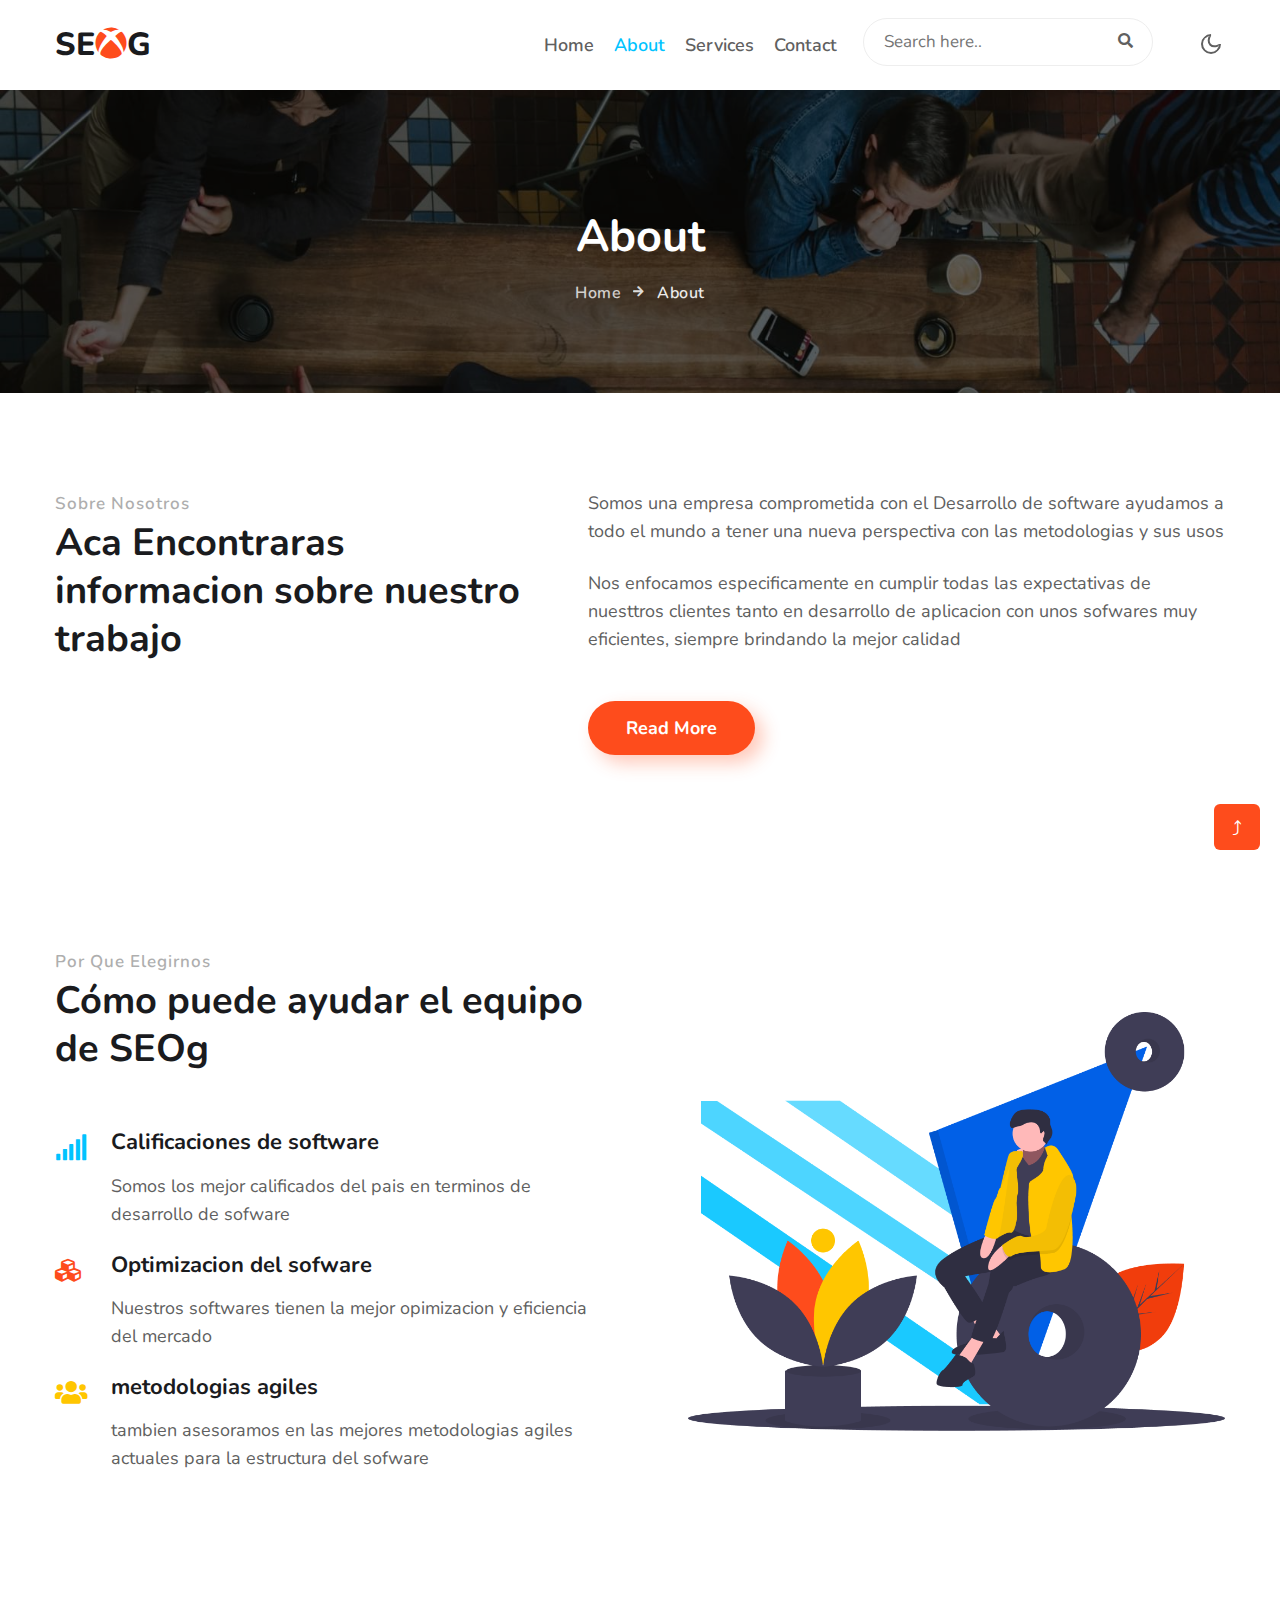
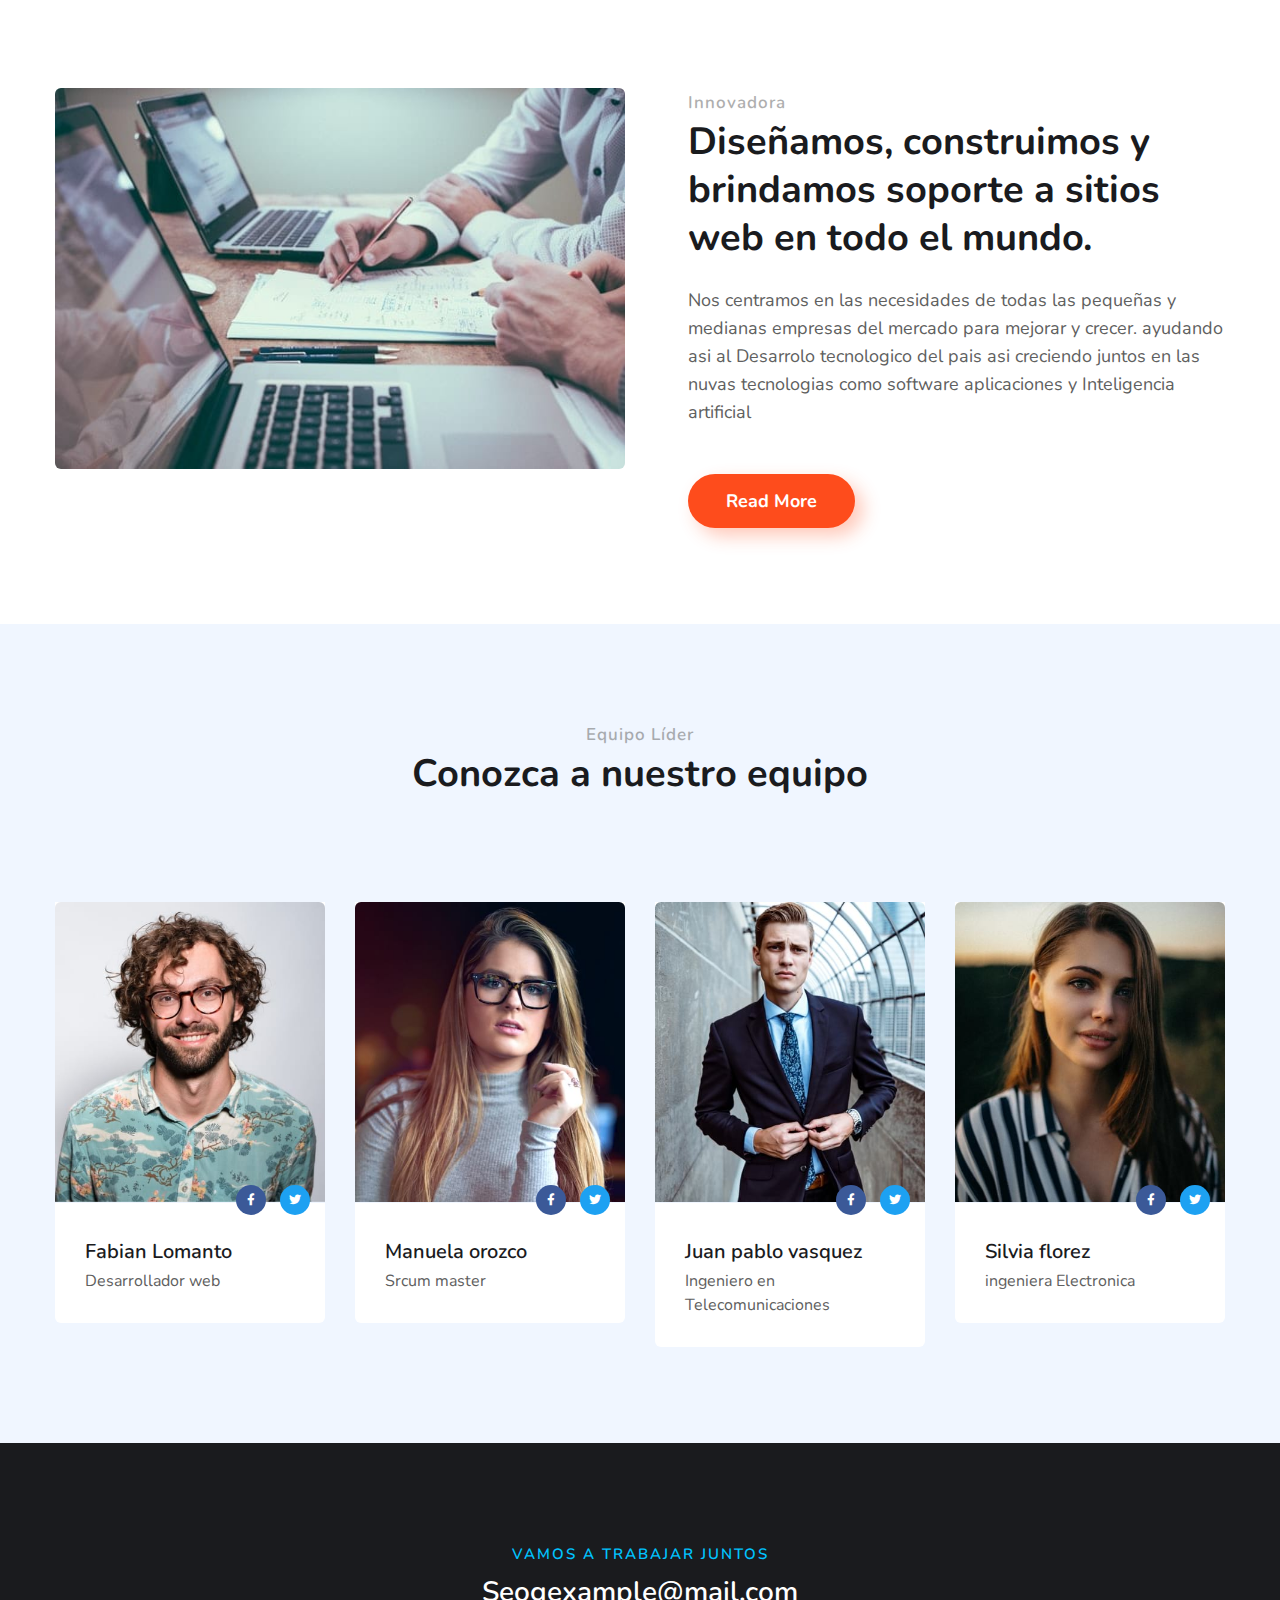
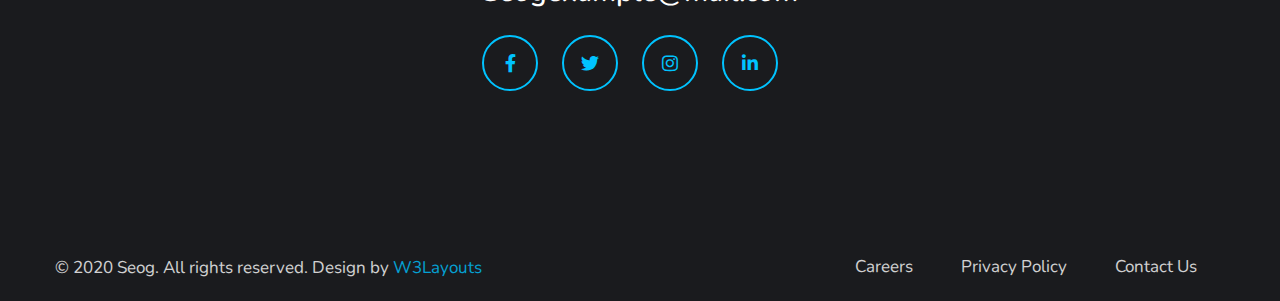
==== commit f8e71856: "Cambios al contenido about, servicios" ====
--- a/about.html
+++ b/about.html
@@ -107,17 +107,14 @@
       <div class="container py-lg-5 py-md-4 py-2">
         <div class="row">
           <div class="col-lg-5 left-wthree-img">
-            <h6 class="title-subhny">About Us</h6>
-            <h3 class="title-w3l mb-4">We Focus On Brands, Products & Campaigns!</h3>
+            <h6 class="title-subhny">Sobre nosotros</h6>
+            <h3 class="title-w3l mb-4">Aca Encontraras informacion sobre nuestro trabajo</h3>
 
           </div>
           <div class="col-lg-7 pl-lg-5 align-self">
-            <p class="">Lorem ipsum viverra feugiat. Pellen tesque libero ut justo,
-              ultrices in ligula. Semper at tempufddfel. Learn more about our work!
-              Lorem ipsum viverra feugiat.consectetur adipisicing dolor et amet.
+            <p class=""> Somos una empresa comprometida con el Desarrollo de software ayudamos a todo el mundo a tener una nueva perspectiva con las metodologias y sus usos
             </p>
-            <p class="mt-4">Lorem ipsum viverra feugiat. Pellen tesque libero ut justo, ultrices in ligula. Semper at
-              tempufddfel. Learn more about our work! Lorem ipsum viverra feugiat.consectetur adipisicing dolor et amet.
+            <p class="mt-4"> Nos enfocamos especificamente en cumplir todas las expectativas de nuesttros clientes tanto en desarrollo de aplicacion con unos sofwares muy eficientes, siempre brindando la mejor calidad
             </p>
             <a href="about.html" class="btn btn-style btn-primary mt-lg-5 mt-4">Read More</a>
           </div>
@@ -132,16 +129,16 @@
     <div class="row align-items-center">
       <div class="col-lg-6 whybox-wrap pr-lg-5">
         <div class="title-content text-left">
-          <h6 class="title-subhny">Why Choose Us</h6>
-          <h3 class="title-w3l mb-sm-5 mb-4 pb-2">How SEOg Team Can Help</h3>
+          <h6 class="title-subhny">por que elegirnos</h6>
+          <h3 class="title-w3l mb-sm-5 mb-4 pb-2">Cómo puede ayudar el equipo de SEOg</h3>
         </div>
         <div class="whybox-wrap-grid mb-4">
           <div class="icon">
             <span class="fas fa-signal"></span>
           </div>
           <div class="info">
-            <h4><a href="#url">Page Rankings</a></h4>
-            <p class="mt-3">Lorem ipsum dolor sit amet consectetur ipsum elit. Lorem ipsum dolor sit amet elit. </p>
+            <h4><a href="#url">Calificaciones de software</a></h4>
+            <p class="mt-3">Somos los mejor calificados del pais en terminos de desarrollo de sofware </p>
           </div>
         </div>
         <div class="whybox-wrap-grid mb-4">
@@ -149,8 +146,8 @@
             <span class="fas fa-cubes icon-red"></span>
           </div>
           <div class="info">
-            <h4><a href="#url">Site Optimisation</a></h4>
-            <p class="mt-3">Lorem ipsum dolor sit amet consectetur ipsum elit. Lorem ipsum dolor sit amet elit. </p>
+            <h4><a href="#url">Optimizacion del sofware</a></h4>
+            <p class="mt-3">Nuestros softwares tienen la mejor opimizacion y eficiencia del mercado </p>
           </div>
         </div>
         <div class="whybox-wrap-grid mb-4">
@@ -158,8 +155,8 @@
             <span class="fas fa-users icon-yellow"></span>
           </div>
           <div class="info">
-            <h4><a href="#url">User Retention</a></h4>
-            <p class="mt-3">Lorem ipsum dolor sit amet consectetur ipsum elit. Lorem ipsum dolor sit amet elit. </p>
+            <h4><a href="#url">metodologias agiles</a></h4>
+            <p class="mt-3">tambien asesoramos en las mejores metodologias agiles actuales para la estructura del sofware </p>
           </div>
         </div>
       </div>
@@ -182,14 +179,11 @@
           </div>
           <div class="col-lg-6 mt-lg-0 mt-5 pl-lg-5 align-self">
             <div class="title-content text-left">
-              <h6 class="title-subhny">Innovative</h6>
-              <h3 class="title-w3l mb-4">We Design, Build & Support Websites Worldwide.</h3>
-            </div>
-            <p class=""> We focus on the needs of every small to middle market businesses to improve and grow
-              their return. lacinia id erat eu
-              ullam corper. Nunc id ipsum fringilla, gravida felis vitae. lacinia id, sunt in
-              culpa quis lacinia. Lorem ipsum dolor, sit amet init elit. Eos,
-              debitis doler et in.lacinia id, sunt in culpa quis. </p>
+              <h6 class="title-subhny">Innovadora</h6>
+              <h3 class="title-w3l mb-4">Diseñamos, construimos y brindamos soporte a sitios web en todo el mundo.</h3>
+            </div>
+            <p class=""> Nos centramos en las necesidades de todas las pequeñas y medianas empresas del mercado para mejorar y crecer.
+            ayudando asi al Desarrolo tecnologico del pais asi creciendo juntos en las nuvas tecnologias como software aplicaciones y Inteligencia artificial </p>
             <a href="#read" class="btn btn-style btn-primary mt-md-5 mt-4">Read More</a>
           </div>
 
@@ -203,8 +197,8 @@
     <div class="team py-5">
       <div class="container py-md-5 py-3">
         <div class="title-content text-center">
-          <h6 class="title-subhny text-center">Leading Team</h6>
-          <h3 class="title-w3l mb-sm-5 mb-4 pb-sm-o pb-2 text-center">Meet Our Team</h3>
+          <h6 class="title-subhny text-center">Equipo líder</h6>
+          <h3 class="title-w3l mb-sm-5 mb-4 pb-sm-o pb-2 text-center">Conozca a nuestro equipo</h3>
         </div>
         <div class="row team-row pt-3 mt-3">
           <div class="col-lg-3 col-6 team-wrap mt-4 pt-lg-2">
@@ -213,8 +207,8 @@
                 <a href="#url"><img src="assets/images/team1.jpg" alt="" class="img-fluid" /></a>
               </div>
               <div class="column-btm">
-                <h3 class="name-pos"><a href="#url">Max Stoiber</a></h3>
-                <p>Chief Executive</p>
+                <h3 class="name-pos"><a href="#url">Fabian Lomanto</a></h3>
+                <p>Desarrollador web</p>
                 <div class="social">
                   <a href="#facebook" class="facebook"><span class="fab fa-facebook-f" aria-hidden="true"></span></a>
                   <a href="#twitter" class="twitter"><span class="fab fa-twitter" aria-hidden="true"></span></a>
@@ -229,8 +223,8 @@
                 <a href="#url"><img src="assets/images/team2.jpg" alt="" class="img-fluid" /></a>
               </div>
               <div class="column-btm">
-                <h3 class="name-pos"><a href="#url">Dhony Abraham</a></h3>
-                <p>Branding Expert</p>
+                <h3 class="name-pos"><a href="#url">Manuela orozco</a></h3>
+                <p>Srcum master</p>
                 <div class="social">
                   <a href="#facebook" class="facebook"><span class="fab fa-facebook-f" aria-hidden="true"></span></a>
                   <a href="#twitter" class="twitter"><span class="fab fa-twitter" aria-hidden="true"></span></a>
@@ -245,8 +239,8 @@
                 <a href="#url"><img src="assets/images/team3.jpg" alt="" class="img-fluid" /></a>
               </div>
               <div class="column-btm">
-                <h3 class="name-pos"><a href="#url">Marko Dugonji</a></h3>
-                <p>HR Officer</p>
+                <h3 class="name-pos"><a href="#url">Juan pablo vasquez</a></h3>
+                <p>Ingeniero en Telecomunicaciones</p>
                 <div class="social">
                   <a href="#facebook" class="facebook"><span class="fab fa-facebook-f" aria-hidden="true"></span></a>
                   <a href="#twitter" class="twitter"><span class="fab fa-twitter" aria-hidden="true"></span></a>
@@ -260,8 +254,8 @@
                 <a href="#url"><img src="assets/images/team4.jpg" alt="" class="img-fluid" /></a>
               </div>
               <div class="column-btm">
-                <h3 class="name-pos"><a href="#url">Rhoda Byrd</a></h3>
-                <p>Branding Expert</p>
+                <h3 class="name-pos"><a href="#url">Silvia florez</a></h3>
+                <p>ingeniera Electronica</p>
                 <div class="social">
                   <a href="#facebook" class="facebook"><span class="fab fa-facebook-f" aria-hidden="true"></span></a>
                   <a href="#twitter" class="twitter"><span class="fab fa-twitter" aria-hidden="true"></span></a>
@@ -281,7 +275,7 @@
       <div class="footer-29-w3l py-5">
         <div class="container py-lg-5 py-md-3">
           <div class="w3l-footer-texthny-inf text-center">
-            <h6 class="foot-sub-title mb-1">LET’S WORK TOGETHER</h6>
+            <h6 class="foot-sub-title mb-1">VAMOS A TRABAJAR JUNTOS</h6>
             <h4><a href="mailto:seogexample@mail.com" class="mail">Seogexample@mail.com</a></h4>
             <div class="main-social-footer-29 mt-4 mb-lg-5 mb-4">
               <a href="#facebook" class="facebook"><span class="fab fa-facebook-f"></span></a>
--- a/assets/css/style-starter.css
+++ b/assets/css/style-starter.css
@@ -65,7 +65,11 @@
 section {
   display: block;
 }
-
+#btn_whatsapp{
+  position:fixed;
+  bottom:10px;
+  left:10px;
+}
 body {
   margin: 0;
   font-family: -apple-system, BlinkMacSystemFont, "Segoe UI", Roboto, "Helvetica Neue", Arial, "Noto Sans", sans-serif, "Apple Color Emoji", "Segoe UI Emoji", "Segoe UI Symbol", "Noto Color Emoji";
